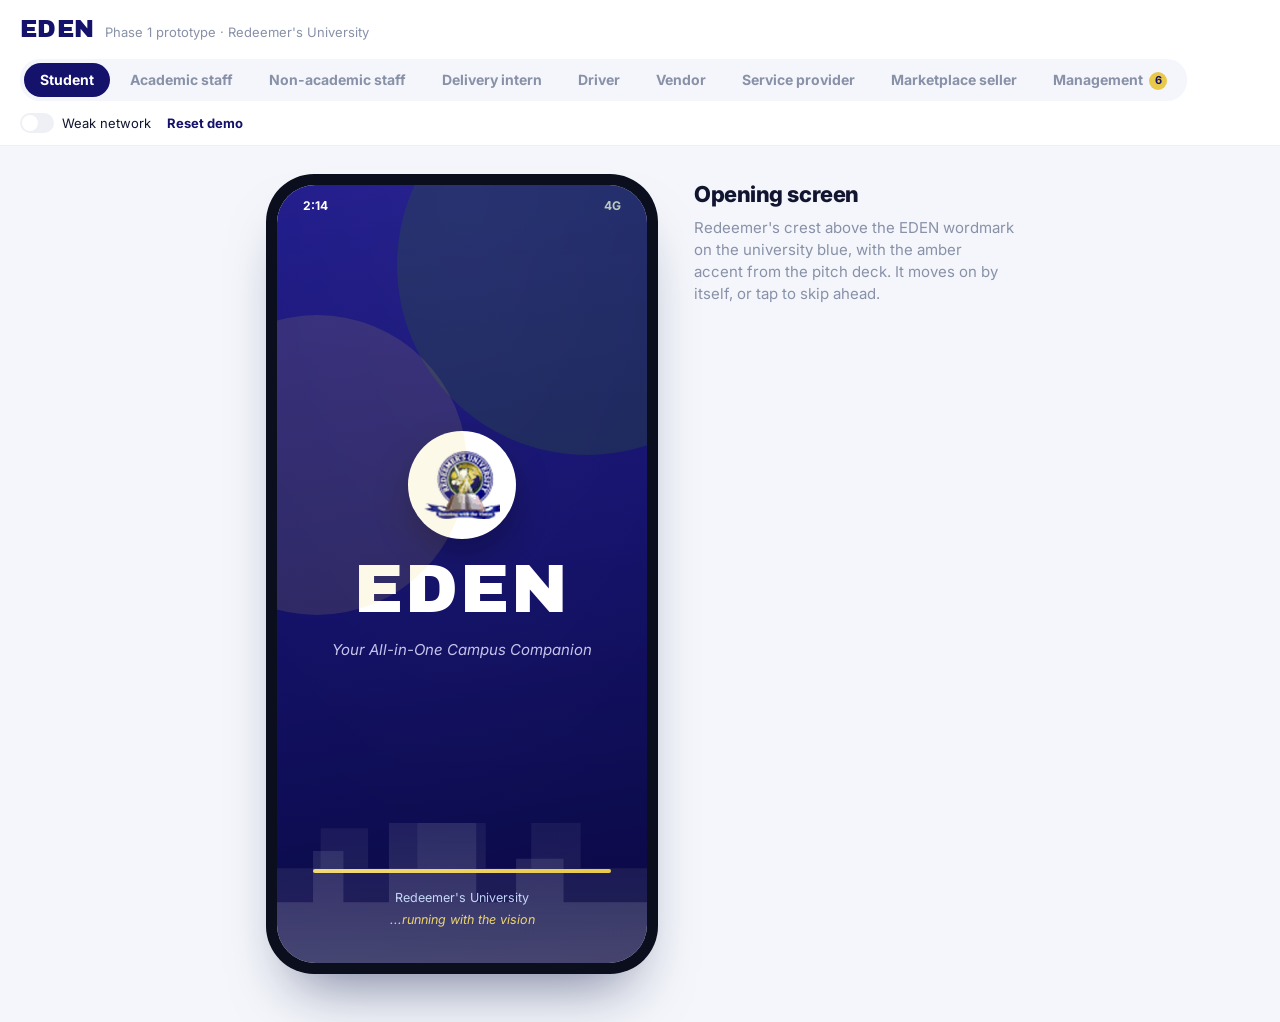
==== index.html @ 985504e1 "Prototype: new role and sign-in pages" ====
<!DOCTYPE html>
<html lang="en">
<head>
<meta charset="utf-8">
<meta name="viewport" content="width=device-width, initial-scale=1, viewport-fit=cover">
<title>EDEN – Phase 1 prototype</title>
<meta name="theme-color" content="#14126B">
<meta name="mobile-web-app-capable" content="yes">
<meta name="apple-mobile-web-app-capable" content="yes">
<meta name="apple-mobile-web-app-title" content="EDEN">
<meta name="apple-mobile-web-app-status-bar-style" content="black-translucent">
<link rel="manifest" href="manifest.webmanifest">
<link rel="icon" href="icon-192.png">
<link rel="apple-touch-icon" href="icon-192.png">
<link rel="preconnect" href="https://fonts.googleapis.com">
<link rel="preconnect" href="https://fonts.gstatic.com" crossorigin>
<link href="https://fonts.googleapis.com/css2?family=Archivo+Black&family=Inter:wght@400;500;600;700;800;900&display=swap" rel="stylesheet">
<style>
:root{
  box-sizing:border-box;
  padding-top:env(safe-area-inset-top,0px);
  padding-bottom:env(safe-area-inset-bottom,0px);
  --bg:#F4F6FB; --screen:#F4F6FB; --surface:#FFFFFF; --ink:#121530; --muted:#8891A8; --line:#EEF0F6;
  --brand:#14126B; --brandText:#14126B; --hdr:#14126B; --hdrGrad:linear-gradient(135deg,#1C1878 0%,#14126B 55%,#0E0C4E 100%); --tint:#E9ECFB; --amber:#E8C94A; --amberText:#8A6A14;
  --ok:#1C7A41; --okBg:rgba(43,81,52,.12); --danger:#D23F3F; --dangerBg:rgba(210,63,63,.12);
}
@media (prefers-color-scheme: dark){
  :root:not([data-theme="light"]){
    --bg:#0A0B1F; --screen:#0E0F2A; --surface:#161833; --ink:#EDEBFA; --muted:#9A9BC4; --line:#2A2B52;
    --brand:#8783E0; --brandText:#B3B0EE; --hdr:#14126B; --hdrGrad:linear-gradient(135deg,#1C1878 0%,#14126B 55%,#0E0C4E 100%); --tint:#211F55; --amber:#E8C94A; --amberText:#F3D978;
    --ok:#3FA868; --okBg:rgba(63,168,104,.18); --danger:#F06A6A; --dangerBg:rgba(240,106,106,.16);
  }
}
:root[data-theme="dark"]{
  --bg:#0A0B1F; --screen:#0E0F2A; --surface:#161833; --ink:#EDEBFA; --muted:#9A9BC4; --line:#2A2B52;
  --brand:#8783E0; --brandText:#B3B0EE; --hdr:#14126B; --hdrGrad:linear-gradient(135deg,#1C1878 0%,#14126B 55%,#0E0C4E 100%); --tint:#211F55; --amber:#E8C94A; --amberText:#F3D978;
  --ok:#3FA868; --okBg:rgba(63,168,104,.18); --danger:#F06A6A; --dangerBg:rgba(240,106,106,.16);
}
html{scroll-padding-top:env(safe-area-inset-top,0px)}
*{box-sizing:inherit;margin:0}
body{background:var(--bg);color:var(--ink);font-family:'Inter',system-ui,-apple-system,'Segoe UI',Roboto,sans-serif;font-size:15px;line-height:1.45;min-height:100%}
button{font:inherit;color:inherit;background:none;border:0;cursor:pointer;padding:0;text-align:left}
input,select,textarea{font:inherit;color:inherit}
:focus-visible{outline:2px solid var(--amber);outline-offset:2px}
h1,h2,h3,.disp{font-family:'Archivo Black','DM Sans',system-ui,sans-serif;letter-spacing:-.01em}

/* top bar */
.top{display:flex;flex-wrap:wrap;gap:12px 20px;align-items:center;justify-content:space-between;padding:12px 20px;background:var(--surface);border-bottom:1px solid var(--line)}
.brand{display:flex;align-items:baseline;gap:10px}
.brand b{font-family:'Archivo Black','Arial Black','Helvetica Neue',Arial,sans-serif;font-weight:800;font-size:24px;color:var(--brandText);letter-spacing:.02em}
.brand span{font-size:13px;color:var(--muted)}
.roles{display:flex;gap:4px;background:var(--bg);padding:4px;border-radius:999px}
.roles button{padding:7px 16px;border-radius:999px;font-weight:700;font-size:14px;color:var(--muted)}
.roles button[aria-pressed="true"]{background:var(--brand);color:#fff}
.switches{display:flex;gap:16px;align-items:center;flex-wrap:wrap;font-size:13px}
.sw{display:flex;align-items:center;gap:8px;cursor:pointer;user-select:none}
.sw input{appearance:none;width:34px;height:20px;border-radius:999px;background:var(--line);position:relative;cursor:pointer;transition:background .15s;flex:none}
.sw input::after{content:"";position:absolute;top:2px;left:2px;width:16px;height:16px;border-radius:50%;background:#fff;transition:transform .15s}
.sw input:checked{background:var(--ok)}
.sw input:checked::after{transform:translateX(14px)}
.link{color:var(--brandText);font-weight:700;font-size:13px}

/* stage */
.stage{display:flex;gap:36px;justify-content:center;align-items:flex-start;flex-wrap:wrap;padding:28px 20px 48px}
.notes{width:320px;max-width:100%;padding-top:8px}
.notes h2{font-size:22px;line-height:1.15;margin-bottom:10px}
.notes p{color:var(--muted);margin-bottom:12px}
.notes .try{border-left:3px solid var(--amber);padding:2px 0 2px 12px;color:var(--ink)}
.notes .split{margin-top:14px;font-size:13px;color:var(--muted)}
.notes .split div{display:flex;justify-content:space-between;padding:5px 0;border-bottom:1px solid var(--line)}
.notes .split b{color:var(--ink)}

/* phone */
.phone{width:min(392px,100%);height:800px;border-radius:48px;background:#0A0E1D;padding:11px;flex:none;box-shadow:0 36px 60px -28px rgba(10,20,70,.55)}
.screen{position:relative;height:100%;border-radius:38px;overflow:hidden;background:var(--screen);display:flex;flex-direction:column;color:var(--ink)}
.tb{background:var(--hdrGrad);color:#fff;padding:0 18px 16px;flex:none}
.statusbar{display:flex;justify-content:space-between;padding:12px 8px 8px;font-size:12px;font-weight:700}
.tb-row{display:flex;justify-content:space-between;align-items:center;gap:10px}
.tb .sm{font-size:13px;opacity:.75}
.tb .h1{font-family:'Archivo Black','Arial Black','Helvetica Neue',Arial,sans-serif;font-weight:800;font-size:26px;line-height:1.1}
.tb .title{font-family:'Archivo Black','Arial Black','Helvetica Neue',Arial,sans-serif;font-weight:700;font-size:20px;line-height:1.15}
.tb .sub{font-size:13px;opacity:.75}
.iconbtn{width:36px;height:36px;border-radius:12px;background:rgba(255,255,255,.14);display:grid;place-items:center;color:#fff;flex:none}
.avatar{width:40px;height:40px;border-radius:50%;background:linear-gradient(145deg,#2B5134,#14126B);color:#E8C94A;font-weight:800;display:grid;place-items:center;font-size:14px}
.walletchip{margin-top:14px;width:100%;display:flex;justify-content:space-between;align-items:center;padding:11px 14px;border-radius:14px;background:rgba(255,255,255,.12);font-size:14px}
.walletchip span{display:flex;gap:8px;align-items:center;opacity:.9}
.walletchip b{font-family:'Archivo Black','Arial Black','Helvetica Neue',Arial,sans-serif;font-size:18px}
.offline{display:flex;gap:8px;align-items:center;padding:8px 18px;background:var(--amber);color:#14126B;font-size:12.5px;font-weight:700;flex:none}
.scroll{flex:1;overflow-y:auto;padding:16px 16px 20px;-webkit-overflow-scrolling:touch}
.scroll h2{font-size:17px;margin:20px 2px 10px}
.nav{display:flex;flex:none;background:var(--surface);border-top:1px solid var(--line);padding:8px 8px 14px}
.nav button{flex:1;display:flex;flex-direction:column;align-items:center;gap:2px;font-size:11.5px;font-weight:700;color:var(--muted);padding:4px 0;position:relative}
.nav button[aria-current="page"]{color:var(--brandText)}
.nav button .navic{display:grid;place-items:center;width:22px;height:22px;border-radius:50%;transition:all .15s ease}
.nav button[aria-current="page"] .navic{width:38px;height:38px;margin-top:-20px;background:linear-gradient(145deg,#1C1878,#14126B);color:#E8C94A;box-shadow:0 8px 16px -6px rgba(20,18,107,.55),0 0 0 5px var(--surface)}
.nav .dot{position:absolute;top:0;left:calc(50% + 6px);width:9px;height:9px;border-radius:50%;background:var(--amber);border:2px solid var(--surface)}

.card{background:var(--surface);border:1px solid var(--line);border-radius:20px;padding:14px}
.banner{width:100%;display:flex;gap:12px;align-items:center;padding:12px 14px;border-radius:14px;background:rgba(232,201,74,.16);border:1px solid rgba(232,201,74,.4)}
.banner b{display:block;font-size:14px}
.banner small{color:var(--muted);font-size:12px}
.bicon{width:34px;height:34px;border-radius:10px;background:linear-gradient(145deg,#F3D978,#E8C94A);color:#14126B;display:grid;place-items:center;flex:none}
.loc{width:100%;display:flex;gap:10px;align-items:center;padding:12px 14px;margin-top:10px;border-radius:14px;background:var(--surface);border:1px solid var(--line);font-size:14px}
.loc span{flex:1}
.loc em{font-style:normal;color:var(--brandText);font-weight:700;font-size:13px}
.tiles{display:grid;grid-template-columns:repeat(4,1fr);gap:8px;margin-top:14px}
.tile{border-radius:16px;padding:12px;background:var(--surface);border:1px dashed var(--line);display:flex;flex-direction:column;gap:6px;min-height:92px;color:var(--muted)}
.tile b{font-size:13px;color:var(--ink)}
.tile small{font-size:11.5px}
.tile.hero{grid-column:1/-1;flex-direction:row;align-items:center;gap:14px;background:var(--brand);border:0;color:#fff;padding:16px;min-height:0}
.tile.hero b{color:#fff;font-family:'Archivo Black','Arial Black','Helvetica Neue',Arial,sans-serif;font-size:19px;display:block}
.tile.hero small{color:rgba(255,255,255,.8);font-size:13px}
.tile.hero .ic{width:46px;height:46px;border-radius:14px;background:linear-gradient(145deg,#F3D978,#E8C94A);color:#14126B;display:grid;place-items:center;flex:none;box-shadow:inset 0 -2px 4px rgba(140,100,0,.2)}
.tag{display:inline-block;padding:2px 8px;border-radius:999px;font-size:11px;font-weight:700;background:var(--tint);color:var(--brandText)}

.vrow{width:100%;display:flex;gap:12px;align-items:center;padding:12px;margin-bottom:10px;border-radius:16px;background:var(--surface);border:1px solid var(--line)}
.vrow.closed{opacity:.6}
.mono{width:48px;height:48px;border-radius:14px;display:grid;place-items:center;font-family:'Archivo Black','Arial Black','Helvetica Neue',Arial,sans-serif;font-weight:800;font-size:16px;flex:none;background:hsl(var(--h) 70% 50% / .17);color:hsl(var(--h) 70% 42%)}
@media (prefers-color-scheme: dark){:root:not([data-theme="light"]) .mono{color:hsl(var(--h) 85% 68%)}}
:root[data-theme="dark"] .mono{color:hsl(var(--h) 85% 68%)}
.vrow .meta{flex:1;min-width:0}
.vrow b{display:block;font-size:15px}
.vrow small{color:var(--muted);font-size:12.5px}
.vrow .tags{display:flex;gap:6px;margin-top:4px;flex-wrap:wrap}

.item{display:flex;gap:12px;align-items:center;padding:13px 0;border-bottom:1px solid var(--line)}
.item:last-child{border-bottom:0}
.item .grow{flex:1;min-width:0}
.item b{display:block;font-size:15px}
.item small{color:var(--muted);font-size:12.5px;display:block}
.item .price{font-weight:700;font-size:14px;margin-top:2px}
.item.out{opacity:.5}
.qty{display:flex;align-items:center;gap:10px;background:var(--tint);border-radius:999px;padding:3px}
.qty button{width:28px;height:28px;border-radius:50%;background:var(--surface);display:grid;place-items:center;color:var(--brandText)}
.qty span{min-width:14px;text-align:center;font-weight:700}
.addbtn{padding:7px 16px;border-radius:999px;background:var(--tint);color:var(--brandText);font-weight:700;font-size:13px}
.cartbar{flex:none;padding:10px 16px 18px;background:var(--surface);border-top:1px solid var(--line)}

.btn{display:flex;justify-content:center;align-items:center;gap:8px;width:100%;padding:14px;border-radius:15px;background:var(--brand);color:#fff;font-weight:700;text-align:center;box-shadow:0 10px 20px -10px rgba(20,18,107,.5)}
.btn.amber{background:linear-gradient(135deg,#F3D978,#E8C94A);color:#14126B;box-shadow:0 10px 20px -12px rgba(199,154,30,.6)}
.btn.ghost{background:var(--tint);color:var(--brandText)}
.btn.danger{background:transparent;color:var(--danger);border:1px solid var(--danger)}
.btn.sm{width:auto;padding:8px 14px;border-radius:10px;font-size:13px}
.btn[disabled]{opacity:.45;cursor:not-allowed}
.row{display:flex;justify-content:space-between;gap:12px;padding:6px 0;font-size:14px}
.row.total{border-top:1px solid var(--line);margin-top:6px;padding-top:12px;font-weight:700;font-size:16px}
.row .k{color:var(--muted)}
.note{display:flex;gap:10px;padding:11px 12px;border-radius:12px;font-size:13px;margin-top:10px}
.note.ok{background:var(--okBg);color:var(--ok)}
.note.warn{background:var(--dangerBg);color:var(--danger)}
.note.info{background:var(--tint);color:var(--brandText)}
.note b{font-weight:700}

/* tracker */
.route{padding:10px 8px 4px;background:var(--surface);border:1px solid var(--line);border-radius:18px}
.route svg{display:block;width:100%;height:auto}
.route-base{stroke:var(--line);stroke-width:3;stroke-dasharray:2 7;stroke-linecap:round;fill:none}
.route-done{stroke:var(--amber);stroke-width:4;stroke-linecap:round;fill:none}
.node{fill:var(--surface);stroke:var(--brandText);stroke-width:2.5}
.node.on{fill:var(--brandText)}
.lbl{font-size:11px;fill:var(--muted);font-family:'Inter',sans-serif;text-anchor:middle}
.pulse{fill:var(--amber);opacity:.35;animation:pulse 1.6s ease-out infinite;transform-box:fill-box;transform-origin:center}
@keyframes pulse{0%{transform:scale(.6);opacity:.55}100%{transform:scale(1.8);opacity:0}}
@media (prefers-reduced-motion:reduce){.pulse{animation:none}}
.headline{font-family:'Archivo Black','Arial Black','Helvetica Neue',Arial,sans-serif;font-weight:800;font-size:24px;line-height:1.15;margin:16px 2px 4px}
.subline{color:var(--muted);margin:0 2px 14px}
.steps{list-style:none;padding:0;margin:0}
.steps li{display:flex;gap:12px;align-items:flex-start;padding:8px 0;position:relative}
.steps li::before{content:"";position:absolute;left:11px;top:30px;bottom:-8px;width:2px;background:var(--line)}
.steps li:last-child::before{display:none}
.steps .b{width:24px;height:24px;border-radius:50%;border:2px solid var(--line);display:grid;place-items:center;flex:none;background:var(--surface);color:transparent}
.steps li.done .b{background:var(--ok);border-color:var(--ok);color:#fff}
.steps li.now .b{border-color:var(--amber);background:var(--amber);color:#14126B}
.steps li span{flex:1;font-weight:500}
.steps li.todo span{color:var(--muted)}
.steps small{color:var(--muted);font-size:12px;display:block}
.steps time{font-size:12px;color:var(--muted)}

.chip{display:inline-block;padding:3px 9px;border-radius:999px;font-size:12px;font-weight:700;white-space:nowrap}
.c-amber{background:rgba(232,201,74,.2);color:var(--amberText)}
.c-brand{background:var(--tint);color:var(--brandText)}
.c-ok{background:var(--okBg);color:var(--ok)}
.c-bad{background:var(--dangerBg);color:var(--danger)}

.wcard{background:var(--hdrGrad);color:#fff;border-radius:24px;padding:22px;box-shadow:0 18px 34px -16px rgba(20,18,107,.55)}
.wcard small{opacity:.75}
.wcard .amt{font-family:'Archivo Black','Arial Black','Helvetica Neue',Arial,sans-serif;font-weight:800;font-size:38px;line-height:1.1;margin:4px 0 14px}
.tx{display:flex;justify-content:space-between;gap:10px;padding:12px 0;border-bottom:1px solid var(--line);font-size:14px}
.tx small{display:block;color:var(--muted);font-size:12px}
.tx .pos{color:var(--ok);font-weight:700}
.ann{padding:14px;border-radius:18px;background:var(--surface);border:1px solid var(--line);margin-bottom:10px}
.ann b{display:block;font-size:15px;margin-bottom:2px}
.ann p{color:var(--muted);font-size:14px}
.ann small{display:flex;gap:8px;align-items:center;margin-top:8px;color:var(--muted);font-size:12px}
.empty{text-align:center;padding:36px 12px;color:var(--muted)}
.empty b{display:block;color:var(--ink);font-size:16px;margin-bottom:4px}
.empty .btn{margin-top:14px;width:auto;display:inline-flex;padding:10px 18px}

/* sheets */
.sheet-bg{position:absolute;inset:0;background:rgba(5,10,30,.55);z-index:5}
.sheet{position:absolute;left:0;right:0;bottom:0;z-index:6;background:var(--surface);border-radius:26px 26px 0 0;padding:10px 18px 24px;max-height:85%;overflow:auto;animation:up .22s ease-out}
@keyframes up{from{transform:translateY(30px);opacity:0}to{transform:none;opacity:1}}
@media (prefers-reduced-motion:reduce){.sheet{animation:none}}
.grab{width:40px;height:4px;border-radius:4px;background:var(--line);margin:0 auto 14px}
.sheet h3{font-size:20px;margin-bottom:6px}
.sheet p{color:var(--muted);font-size:14px;margin-bottom:14px}
.opt{width:100%;display:flex;justify-content:space-between;align-items:center;padding:13px 14px;border-radius:12px;border:1px solid var(--line);margin-bottom:8px;font-weight:500}
.opt[aria-pressed="true"]{border-color:var(--brand);background:var(--tint)}
.opt small{color:var(--muted)}
.amts{display:grid;grid-template-columns:repeat(4,1fr);gap:8px;margin-bottom:14px}
.amts button{padding:11px 0;border-radius:12px;border:1px solid var(--line);text-align:center;font-weight:700;font-size:14px}
.amts button[aria-pressed="true"]{border-color:var(--brand);background:var(--tint);color:var(--brandText)}
.spin{width:22px;height:22px;border-radius:50%;border:3px solid rgba(255,255,255,.35);border-top-color:#fff;animation:sp .8s linear infinite}
@keyframes sp{to{transform:rotate(360deg)}}
@media (prefers-reduced-motion:reduce){.spin{animation-duration:2.4s}}

/* toast */
.toast{position:fixed;left:50%;bottom:calc(24px + env(safe-area-inset-bottom,0px));transform:translate(-50%,20px);background:#121530;color:#fff;padding:11px 18px;border-radius:12px;font-size:14px;font-weight:500;opacity:0;pointer-events:none;transition:all .2s;z-index:50;max-width:calc(100% - 32px);text-align:center}
.toast.show{opacity:1;transform:translate(-50%,0)}
:root[data-theme="dark"] .toast{background:#EAF0FF;color:#121530}
@media (prefers-color-scheme: dark){:root:not([data-theme="light"]) .toast{background:#EAF0FF;color:#121530}}

/* wide dashboards */
.wide{width:min(1120px,100%)}
.dash-h{display:flex;justify-content:space-between;align-items:flex-end;gap:16px;flex-wrap:wrap;margin-bottom:18px}
.dash-h h2{font-size:28px;line-height:1.1}
.dash-h p{color:var(--muted);max-width:60ch;margin-top:4px}
.stats{display:grid;grid-template-columns:repeat(auto-fit,minmax(170px,1fr));gap:12px;margin-bottom:18px}
.stat{padding:14px 16px;border-radius:18px;background:var(--surface);border:1px solid var(--line)}
.stat small{color:var(--muted);font-size:13px}
.stat b{display:block;font-family:'Archivo Black','Arial Black','Helvetica Neue',Arial,sans-serif;font-size:28px;line-height:1.2}
.stat i{font-style:normal;font-size:12px;color:var(--muted)}
.kan{display:grid;grid-template-columns:repeat(3,minmax(0,1fr));gap:14px;align-items:start}
@media (max-width:820px){.kan{grid-template-columns:1fr}}
.col{background:var(--bg);border:1px solid var(--line);border-radius:18px;padding:12px;min-height:220px}
.col h3{font-size:16px;margin:2px 4px 2px}
.col>small{display:block;margin:0 4px 12px;color:var(--muted);font-size:12.5px}
.ocard{background:var(--surface);border:1px solid var(--line);border-radius:16px;padding:12px;margin-bottom:10px}
.ocard .hd{display:flex;justify-content:space-between;gap:8px;align-items:center;margin-bottom:6px}
.ocard ul{list-style:none;padding:0;font-size:14px;margin-bottom:8px}
.ocard li{display:flex;justify-content:space-between}
.ocard .to{font-size:13px;color:var(--muted);display:flex;gap:6px;align-items:center;flex-wrap:wrap;margin-bottom:10px}
.acts{display:flex;gap:8px}
.tabs{display:flex;gap:6px;margin-bottom:14px}
.tabs button{padding:8px 16px;border-radius:999px;font-weight:700;font-size:14px;color:var(--muted);border:1px solid var(--line);background:var(--surface)}
.tabs button[aria-pressed="true"]{background:var(--brand);color:#fff;border-color:var(--brand)}
.sel{padding:9px 12px;border-radius:12px;border:1px solid var(--line);background:var(--surface);font-weight:700}
.grid2{display:grid;grid-template-columns:minmax(0,1.3fr) minmax(0,1fr);gap:14px}
@media (max-width:900px){.grid2{grid-template-columns:1fr}}
.panel{background:var(--surface);border:1px solid var(--line);border-radius:20px;padding:16px;margin-bottom:14px}
.panel h3{font-size:17px;margin-bottom:10px}
.panel .scrollx{overflow-x:auto}
table{width:100%;border-collapse:collapse;font-size:14px;min-width:460px}
th{text-align:left;color:var(--muted);font-weight:500;font-size:13px;padding:6px 8px;border-bottom:1px solid var(--line)}
td{padding:9px 8px;border-bottom:1px solid var(--line)}
.field{display:block;margin-bottom:10px;font-size:13px;color:var(--muted)}
.field input,.field textarea,.field select{display:block;width:100%;margin-top:4px;padding:10px 12px;border-radius:10px;border:1px solid var(--line);background:var(--bg);color:var(--ink)}
.check{display:flex;gap:10px;align-items:flex-start;padding:9px 0;border-bottom:1px solid var(--line);font-size:14px;width:100%}
.check:last-child{border-bottom:0}
.box{width:20px;height:20px;border-radius:6px;border:2px solid var(--line);display:grid;place-items:center;flex:none;color:transparent;margin-top:1px}
.check.done .box{background:var(--ok);border-color:var(--ok);color:#fff}
.check.done span{color:var(--muted)}
.vend-ap{display:flex;justify-content:space-between;gap:10px;align-items:center;padding:10px 0;border-bottom:1px solid var(--line)}
.vend-ap:last-child{border-bottom:0}
.vend-ap small{display:block;color:var(--muted);font-size:12.5px}
.stockrow{display:flex;justify-content:space-between;align-items:center;gap:10px;padding:12px 0;border-bottom:1px solid var(--line)}
.stockrow:last-child{border-bottom:0}

.card,.panel,.stat,.fcard,.ocard,.ann,.vrow,.req,.col,.pcard{box-shadow:0 1px 2px rgba(20,24,60,.04),0 8px 20px -14px rgba(20,24,60,.16)}
body{font-synthesis:none}
:root[data-theme="dark"]{color-scheme:dark}
:root[data-theme="light"]{color-scheme:light}
.avatar{overflow:hidden;flex:none}
.avatar img{width:100%;height:100%;object-fit:cover;display:block}
.avatar.lg{width:96px;height:96px;font-size:30px;border:3px solid rgba(255,255,255,.85)}
.avbtn{border-radius:50%;flex:none;display:block}
.statusbar.dark{color:var(--ink)}
.plain .statusbar,.splash .statusbar{padding:12px 26px 8px}

/* splash */
.splash{flex:1;display:flex;flex-direction:column;background:linear-gradient(170deg,#211C8C 0%,#14126B 48%,#0A0940 100%);color:#fff;cursor:pointer;position:relative;overflow:hidden}
.sp-mid{flex:1;display:flex;flex-direction:column;align-items:center;justify-content:center;gap:16px;padding:0 24px;text-align:center}
.crest{width:108px;height:108px;border-radius:50%;background:#fff;display:grid;place-items:center;box-shadow:0 14px 34px rgba(0,0,0,.28)}
.crest img{width:76px;height:auto;display:block}
.wordmark{font-weight:900;font-family:'Archivo Black','Arial Black','Helvetica Neue',Arial,sans-serif;font-size:68px;line-height:1;letter-spacing:.03em}
.sp-tag{font-style:italic;color:#C6C3EC;font-size:15px}
.sp-foot{padding:0 36px 34px;text-align:center;font-size:12.5px;color:#B8CFF6;display:flex;flex-direction:column;gap:4px;align-items:center}
.sp-foot em{font-style:italic;color:#E8C94A}
.loadbar{width:100%;height:4px;border-radius:4px;background:rgba(255,255,255,.18);overflow:hidden;margin-bottom:12px}
.loadbar i{display:block;height:100%;width:100%;background:linear-gradient(90deg,#F3D978,#E8C94A);transform-origin:left;animation:load 2.4s ease-in-out forwards}
@keyframes load{from{transform:scaleX(0)}to{transform:scaleX(1)}}
@media (prefers-reduced-motion:reduce){.loadbar i{animation:none}}

/* onboarding, role, auth */
.plain{flex:1;display:flex;flex-direction:column;background:var(--surface);min-height:0}
.pad{flex:1;overflow-y:auto;padding:8px 22px 16px}
.iconbtn.lite{background:var(--screen);color:var(--ink);margin-bottom:14px}
.ptitle{font-size:26px;line-height:1.1;margin-bottom:4px}
.psub2{color:var(--muted);margin-bottom:16px}
.ob-top{display:flex;justify-content:space-between;padding:0 22px}
.skip{color:var(--muted);font-weight:700;font-size:14px;padding:6px 0}
.ob-mid{flex:1;display:flex;flex-direction:column;align-items:center;justify-content:center;text-align:center;padding:0 30px}
.ob-mid h2{font-size:24px;line-height:1.15;margin:26px 0 8px}
.ob-mid p{color:var(--muted);max-width:30ch}
.ob-foot{padding:10px 22px 26px;display:grid;gap:16px}
.dots{display:flex;gap:6px;justify-content:center}
.dots b{width:8px;height:8px;border-radius:8px;background:var(--line)}
.dots b.on{width:26px;background:var(--brand)}
.art{width:220px;height:220px;border-radius:50%;background:var(--tint);color:var(--brandText);display:grid;place-items:center;position:relative}
.art i{position:absolute;border-radius:50%;background:var(--amber)}
.art .a1{width:26px;height:26px;top:18px;right:30px}
.art .a2{width:14px;height:14px;bottom:30px;left:26px;opacity:.7}
.opt.role{gap:12px;justify-content:flex-start;padding:12px 14px}
.opt.role>span:nth-child(2){flex:1}
.opt.role b{display:block}
.opt.role small{display:block}
.ricon{width:40px;height:40px;border-radius:12px;background:var(--tint);color:var(--brandText);display:grid;place-items:center;flex:none}
.tick{width:22px;height:22px;border-radius:50%;background:var(--brand);color:#fff;display:grid;place-items:center;flex:none}
.fl{display:block;margin-bottom:12px}
.fl>span:first-child{display:block;font-size:13px;font-weight:700;margin-bottom:6px}
.in{display:flex;align-items:center;gap:10px;border:1px solid var(--line);border-radius:12px;padding:0 12px;background:var(--screen);color:var(--muted)}
.in:focus-within{border-color:var(--brand);box-shadow:0 0 0 3px var(--tint)}
.in input{flex:1;min-width:0;border:0;background:transparent;padding:13px 0;color:var(--ink);outline:none;font-size:15px}
.eye{color:var(--muted);display:grid;place-items:center;padding:4px}
.divider{display:flex;align-items:center;gap:10px;color:var(--muted);font-size:12.5px;margin:16px 0 12px}
.divider::before,.divider::after{content:"";flex:1;height:1px;background:var(--line)}
.socials{display:grid;grid-template-columns:1fr 1fr;gap:10px}
.socials button{padding:12px;border-radius:12px;border:1px solid var(--line);text-align:center;font-weight:700}
.swap{text-align:center;margin-top:16px;color:var(--muted);font-size:14px}
.rolechip{display:inline-flex;padding:4px 10px;border-radius:999px;background:var(--tint);color:var(--brandText);font-weight:700;font-size:12.5px;margin-bottom:16px}
.pendingart{width:96px;height:96px;border-radius:50%;background:var(--tint);color:var(--brandText);display:grid;place-items:center}

/* profile */
.prof{display:flex;flex-direction:column;align-items:center;gap:4px;padding-top:4px}
.avwrap{position:relative;display:block;border-radius:50%;cursor:pointer}
.avwrap:focus-within,label.btn:focus-within{outline:2px solid var(--amber);outline-offset:3px}
.cam{position:absolute;right:-2px;bottom:-2px;width:34px;height:34px;border-radius:50%;background:var(--amber);color:#14126B;display:grid;place-items:center;border:3px solid var(--hdr)}
.sr{position:absolute;width:1px;height:1px;overflow:hidden;clip:rect(0 0 0 0);white-space:nowrap;opacity:0}
.pname{font-family:'Archivo Black','Arial Black','Helvetica Neue',Arial,sans-serif;font-size:22px;margin-top:8px}
.psubw{font-size:13px;opacity:.8}
.pcard{background:var(--surface);border:1px solid var(--line);border-radius:16px;padding:14px;margin-bottom:12px}
.pcard h3{font-size:16px;margin-bottom:4px}
.pcard>p{color:var(--muted);font-size:13px;margin-bottom:12px}
.seg{display:grid;grid-template-columns:repeat(3,1fr);gap:4px;background:var(--screen);padding:4px;border-radius:12px}
.seg button{display:flex;gap:6px;justify-content:center;align-items:center;padding:10px 0;border-radius:9px;font-weight:700;font-size:13px;color:var(--muted)}
.seg button[aria-pressed="true"]{background:var(--brand);color:#fff}
.setrow{display:flex;justify-content:space-between;align-items:center;gap:12px;padding:11px 0;border-bottom:1px solid var(--line);font-size:14px}
.setrow:last-child{border-bottom:0;padding-bottom:0}
.setrow .k{color:var(--muted)}
.avrow{display:flex;gap:10px;align-items:center;flex-wrap:wrap}
label.btn{cursor:pointer;position:relative}
.badge{display:inline-grid;place-items:center;min-width:18px;height:18px;padding:0 5px;border-radius:9px;background:var(--amber);color:#14126B;font-size:11px;margin-left:6px;vertical-align:1px}
.req{border:1px solid var(--line);border-radius:14px;padding:14px;margin-bottom:10px;background:var(--surface)}
.req .top2{display:flex;justify-content:space-between;gap:10px;flex-wrap:wrap;align-items:flex-start}
.req .top2 b{font-size:16px}
.req .sub{color:var(--muted);font-size:13.5px}
.checks{list-style:none;padding:0;margin:10px 0;font-size:13.5px}
.checks li{display:flex;gap:8px;align-items:center;padding:3px 0}
.checks .ok{color:var(--ok)}
.checks .warn{color:var(--amberText)}
.checks em{font-style:normal;font-size:12px;font-weight:700;color:var(--amberText)}
.reqacts{display:flex;gap:8px;flex-wrap:wrap;align-items:center;margin-top:10px}
.reqacts select{padding:8px 10px;border-radius:10px;border:1px solid var(--line);background:var(--bg);color:var(--ink);max-width:100%}
.mine{display:inline-block;margin-left:6px}
.result{margin-top:8px;font-size:13.5px}
.audit{list-style:none;padding:0;margin:0;font-size:13.5px}
.audit li{display:flex;gap:10px;padding:7px 0;border-bottom:1px solid var(--line)}
.audit li:last-child{border-bottom:0}
.audit time{color:var(--muted);white-space:nowrap;font-size:12.5px;min-width:64px}
.muted{color:var(--muted);font-size:14px;margin:-4px 0 12px}
.nextsteps{margin:14px 0 0;padding-left:20px;text-align:left;font-size:14px;color:var(--ink)}
.nextsteps li{padding:3px 0}
.ob-mid .chipline{margin-top:10px}
.roles{flex-wrap:wrap;border-radius:20px}
.pills{display:flex;flex-wrap:wrap;gap:8px;margin-bottom:12px}
.pill{padding:8px 12px;border-radius:999px;border:1px solid var(--line);font-weight:700;font-size:13px;text-align:center;background:var(--surface)}
.pill[aria-pressed="true"]{background:var(--brand);color:#fff;border-color:var(--brand)}
.lab{display:block;font-size:13px;margin-bottom:8px}
.chat{display:flex;flex-direction:column;gap:6px;margin:12px 0}
.bub{max-width:84%;padding:8px 12px;border-radius:14px;background:var(--screen);font-size:14px;align-self:flex-start}
.bub.me{align-self:flex-end;background:var(--brand);color:#fff}
.card .setrow small{display:block;color:var(--muted);font-size:12.5px}
.fchip{display:inline-block;padding:2px 8px;border-radius:999px;font-size:11px;font-weight:700}
.fdesc{color:var(--ink);font-size:13.5px;margin:6px 0}
.techline{display:flex;gap:8px;align-items:center;font-size:13px;color:var(--muted);margin-top:6px}
.techline b{color:var(--ink);font-weight:700}
.fbar{display:flex;gap:6px;margin-bottom:12px}
.fbar button{flex:1;padding:8px 0;text-align:center;border-radius:10px;border:1px solid var(--line);font-weight:700;font-size:13px;color:var(--muted);background:var(--surface)}
.fbar button[aria-pressed="true"]{background:var(--brand);color:#fff;border-color:var(--brand)}
.fcard{width:100%;background:var(--surface);border:1px solid var(--line);border-radius:16px;padding:13px;margin-bottom:10px}
.fcard.urgent{border-color:rgba(210,63,63,.5)}
.fcard .fhd{display:flex;justify-content:space-between;gap:8px;align-items:flex-start}
.fcard .fhd b{font-size:14.5px}
.fcard small{color:var(--muted);font-size:12.5px}
.taf{display:block;width:100%;border:1px solid var(--line);border-radius:12px;background:var(--screen);color:var(--ink);padding:10px 12px;font:inherit;resize:vertical;margin-bottom:12px}
.commentwrap{margin-top:14px}
.crow{display:flex;gap:8px;margin-top:10px}
.crow input{flex:1;border:1px solid var(--line);border-radius:999px;padding:9px 14px;background:var(--screen);color:var(--ink)}
.crow button{width:38px;height:38px;border-radius:50%;background:var(--brand);color:#fff;display:grid;place-items:center;flex:none}
.cwho{font-size:11.5px;color:var(--muted);margin:2px 10px}


/* ---- Nexora look: light headers, balance card, quick actions, raised centre nav ---- */
:root{--shadow:0 1px 2px rgba(20,18,107,.04),0 10px 24px -14px rgba(20,18,107,.18)}
h1,h2,h3,.disp,.tb .h1,.tb .title,.walletchip b,.tile.hero b,.headline,.wcard .amt,.stat b,.pname,.mono{font-family:'Inter',system-ui,-apple-system,'Segoe UI',Roboto,sans-serif;font-weight:800;letter-spacing:-.02em}
.tb{background:var(--surface);color:var(--ink);border-bottom:1px solid var(--line)}
.tb .sm,.tb .sub{color:var(--muted);opacity:1}
.tb .h1{font-size:22px}
.tb .title{font-size:20px}
.iconbtn{background:var(--tint);color:var(--brandText)}
.walletchip{background:var(--tint);color:var(--ink)}
.walletchip span{opacity:1;color:var(--muted)}
.cam{border-color:var(--surface)}
.psubw{opacity:1;color:var(--muted)}
.card,.pcard{border-radius:20px;box-shadow:var(--shadow)}
.vrow{border-radius:18px;box-shadow:var(--shadow)}
.hhead{gap:12px}
.hhead .hg{flex:1;min-width:0}
.bell{position:relative;width:42px;height:42px;border-radius:50%;background:var(--tint);color:var(--brandText);display:grid;place-items:center;flex:none}
.bell i{position:absolute;top:9px;right:10px;width:9px;height:9px;border-radius:50%;background:#EF4444;border:2px solid var(--surface)}
.bcard{position:relative;overflow:hidden;background:var(--hdrGrad);color:#fff;border-radius:22px;padding:18px 18px 16px;box-shadow:0 18px 30px -18px rgba(20,18,107,.7)}
.bcard .lbl{display:flex;gap:8px;align-items:center;font-size:13px;opacity:.85;position:relative}
.bcard .bamt{font-weight:800;font-size:34px;letter-spacing:-.02em;margin:6px 0 12px;position:relative}
.bcard .bf{display:flex;justify-content:space-between;align-items:center;gap:10px;position:relative;font-size:12.5px}
.bcard .bf span{opacity:.85}
.bcard .arc{position:absolute;right:-70px;bottom:-100px;width:240px;height:240px;border-radius:50%;background:rgba(255,255,255,.07)}
.bcard .arc2{position:absolute;right:-110px;bottom:-130px;width:230px;height:230px;border-radius:50%;background:rgba(232,201,74,.16)}
.bcard .btn.sm{width:auto;background:#fff;color:#14126B;box-shadow:none;padding:9px 16px;border-radius:999px}
.qrow{display:grid;grid-template-columns:repeat(4,1fr);gap:10px;margin:18px 0 6px}
.qrow button{display:flex;flex-direction:column;align-items:center;gap:7px;font-size:12.5px;font-weight:700;color:var(--ink)}
.qi{width:58px;height:58px;border-radius:20px;background:var(--tint);color:var(--brandText);display:grid;place-items:center;flex:none}
.sech{display:flex;justify-content:space-between;align-items:baseline;margin:22px 2px 10px}
.scroll .sech h2{margin:0;font-size:17px}
.sech button{color:var(--brandText);font-weight:700;font-size:13px}
.qgrid{display:grid;grid-template-columns:1fr 1fr;gap:10px}
.qcard{display:flex;align-items:center;gap:9px;padding:11px;border-radius:18px;background:var(--surface);border:1px solid var(--line);box-shadow:var(--shadow);text-align:left;min-width:0}
.qcard .qi{width:36px;height:36px;border-radius:12px}
.qcard span.t{min-width:0;flex:1}
.qcard b{display:block;font-size:13.5px;white-space:nowrap;overflow:hidden;text-overflow:ellipsis}
.qcard small{display:block;color:var(--muted);font-size:11.5px;line-height:1.25}
.qcard em{color:var(--muted);transform:rotate(180deg);display:grid;flex:none}
.txr{display:flex;align-items:center;gap:12px;padding:11px 0;border-bottom:1px solid var(--line)}
.txr:last-child{border-bottom:0}
.txr .qi{width:42px;height:42px;border-radius:50%}
.txr .tm{flex:1;min-width:0}
.txr .tm b{display:block;font-size:14px}
.txr .tm small{color:var(--muted);font-size:12px}
.txr .amt{font-weight:800;font-size:14px;white-space:nowrap}
.txr .amt.pos{color:var(--ok)}
.fchips{display:flex;gap:8px;margin:14px 0 4px}
.fchips button{padding:8px 16px;border-radius:999px;background:var(--tint);color:var(--brandText);font-weight:700;font-size:13px}
.fchips button[aria-pressed="true"]{background:var(--brand);color:var(--screen)}
.panel{background:var(--surface);border:1px solid var(--line);border-radius:20px;padding:4px 14px;box-shadow:var(--shadow)}
.nav{padding:6px 6px 12px;box-shadow:0 -10px 24px -18px rgba(20,18,107,.28)}
.nav button{font-size:11.5px}
.nav button[aria-current="page"]{color:var(--brandText);font-weight:800}
.nav button .navic,.nav button[aria-current="page"] .navic{width:24px;height:24px;margin-top:0;background:none;box-shadow:none;border-radius:0;color:inherit}
.nav button[aria-current="page"]::after{content:'';position:absolute;bottom:-4px;width:18px;height:3px;border-radius:3px;background:var(--amber)}
.nav button.nc{overflow:visible}
.nav button.nc .navic{width:54px;height:54px;margin-top:-28px;border-radius:50%;background:linear-gradient(145deg,#1C1878,#14126B);color:#E8C94A;box-shadow:0 10px 20px -8px rgba(20,18,107,.6),0 0 0 6px var(--surface)}
.nav button.nc .nl{display:none}
.nav button.nc{padding-bottom:4px;min-height:34px}
.nav button.nc[aria-current="page"]::after{display:none}
/* welcome, in the Nexora layout */
.nxw{background:linear-gradient(170deg,#0F0D56 0%,#14126B 48%,#0B0A3E 100%);color:#fff;display:flex;flex-direction:column;position:relative;overflow:hidden}
.nxw .nx-brand{display:flex;gap:12px;align-items:center;padding:calc(18px + env(safe-area-inset-top,0px)) 26px 0;position:relative;z-index:2}
.nxw .nx-brand img{width:44px;height:44px;border-radius:50%;background:#fff;flex:none}
.nxw .nx-brand b{font-family:'Archivo Black','Arial Black',Arial,sans-serif;font-size:22px;letter-spacing:.04em;display:block;line-height:1.1}
.nxw .nx-brand small{opacity:.75;font-size:12px}
.nxw .nx-copy{padding:46px 26px 0;position:relative;z-index:2}
.nxw h1{font-family:'Inter',system-ui,sans-serif;font-weight:800;font-size:40px;line-height:1.05;letter-spacing:-.03em}
.nxw h1 em{font-style:normal;color:var(--amber)}
.nxw .nx-copy p{margin-top:16px;max-width:25ch;opacity:.85;font-size:16px;line-height:1.4}
.nxw .nx-art{position:absolute;right:-80px;bottom:118px;width:320px;height:320px;border-radius:50%;overflow:hidden;box-shadow:0 0 0 18px rgba(255,255,255,.04)}
.nxw .nx-foot{margin-top:auto;padding:0 24px 26px;display:grid;gap:14px;position:relative;z-index:2}
.nxw .dots{justify-content:flex-start}
.nxw .dots b{background:rgba(255,255,255,.3)}
.nxw .dots b.on{background:var(--amber)}
.nxw .btn{background:#fff;color:#14126B;box-shadow:none;border-radius:999px;padding:16px;font-size:16px}
.nx-link{color:#fff;text-align:center;font-weight:600;font-size:14px;padding:4px;opacity:.9}

@media (prefers-color-scheme: dark){:root:not([data-theme="light"]) .qi{background:#E3E7FB;color:#14126B}}
:root[data-theme="dark"] .qi{background:#E3E7FB;color:#14126B}

/* role + sign-in pages: navy hero with a sheet */
.plain.nxp{padding-top:0;background:var(--screen)}
.nxp-hero{position:relative;overflow:hidden;flex:none;background:linear-gradient(170deg,#0F0D56 0%,#14126B 55%,#0B0A3E 100%);color:#fff;padding:calc(env(safe-area-inset-top,0px) + 4px) 24px 54px}
.nxp-hero .statusbar{padding:12px 0 8px;position:relative;z-index:1}
.nxp-hero .iconbtn{background:rgba(255,255,255,.14);color:#fff;margin-bottom:12px;position:relative;z-index:1}
.nxp-brand{display:flex;align-items:center;gap:10px;margin-bottom:16px;position:relative;z-index:1}
.nxp-brand img{width:34px;height:34px;border-radius:50%;background:#fff}
.nxp-brand b{font-family:'Archivo Black','Arial Black',Arial,sans-serif;letter-spacing:.04em;font-size:18px}
.nxp-hero h2{color:#fff;font-size:28px;line-height:1.1;letter-spacing:-.02em;margin:0;position:relative;z-index:1}
.nxp-hero .psub2{color:rgba(255,255,255,.8);margin:6px 0 0;position:relative;z-index:1}
.nxp-hero .c1{position:absolute;right:-70px;top:-60px;width:220px;height:220px;border-radius:50%;background:rgba(255,255,255,.06)}
.nxp-hero .c2{position:absolute;right:-40px;bottom:-120px;width:200px;height:200px;border-radius:50%;background:rgba(232,201,74,.18)}
.nxp-sheet{flex:1;min-height:0;display:flex;flex-direction:column;background:var(--screen);border-radius:26px 26px 0 0;margin-top:-28px;position:relative;z-index:2}
.nxp-sheet .pad{padding-top:22px}
.nxp .opt.role{background:var(--surface);border-radius:18px;box-shadow:var(--shadow);padding:12px 14px}
.nxp .opt[aria-pressed="true"]{background:var(--tint);border-color:var(--brand)}
.nxp .in{background:var(--surface)}
.nxp .ob-foot{padding:10px 22px 24px}

/* ---- real-phone mode: the app fills the screen, no mockup frame ---- */
#devbtn{display:none}
@media (max-width:600px){
  html,body{background:var(--screen);overscroll-behavior:none}
  .top{display:none}
  body.show-top .top{display:flex;position:fixed;top:0;left:0;right:0;z-index:300;max-height:100dvh;overflow:auto;padding:calc(12px + env(safe-area-inset-top,0px)) 14px 16px;box-shadow:0 20px 40px -10px rgba(10,10,40,.45)}
  .roles{flex-wrap:wrap;border-radius:18px;width:100%}
  .roles button{padding:8px 12px;font-size:13.5px}
  .brand span{display:none}
  #devbtn{display:grid;place-items:center;position:fixed;left:10px;bottom:84px;z-index:250;width:34px;height:34px;border-radius:50%;background:rgba(20,18,107,.12);color:var(--brandText);border:1px solid rgba(20,18,107,.18);backdrop-filter:blur(6px)}
  body:has(.nxw) #devbtn{bottom:auto;top:calc(10px + env(safe-area-inset-top,0px));left:auto;right:10px}
  body.show-top #devbtn{bottom:auto;top:calc(10px + env(safe-area-inset-top,0px));right:10px;left:auto;z-index:301}
  .stage:has(.phone){padding:0;gap:0;display:block}
  .stage:has(.phone) .notes{display:none}
  .phone{width:100%;height:100vh;height:100dvh;border-radius:0;padding:0;box-shadow:none;background:var(--screen)}
  .screen{border-radius:0}
  .statusbar{display:none}
  .tb{padding-top:calc(14px + env(safe-area-inset-top,0px))}
  .plain,.splash{padding-top:env(safe-area-inset-top,0px)}
  .nav{padding-bottom:calc(14px + env(safe-area-inset-bottom,0px))}
  .toast{bottom:calc(90px + env(safe-area-inset-bottom,0px))}
}
</style>
</head>
<body>
<svg width="0" height="0" style="position:absolute" aria-hidden="true">
  <defs>
    <linearGradient id="iconNavy" x1="0" y1="0" x2="1" y2="1"><stop offset="0" stop-color="#2A2690"/><stop offset="1" stop-color="#14126B"/></linearGradient>
    <linearGradient id="iconGold" x1="0" y1="0" x2="1" y2="1"><stop offset="0" stop-color="#F3D978"/><stop offset="1" stop-color="#C79A1E"/></linearGradient>
    <linearGradient id="iconGreen" x1="0" y1="0" x2="1" y2="1"><stop offset="0" stop-color="#3C7049"/><stop offset="1" stop-color="#1F3A26"/></linearGradient>
    <linearGradient id="iconPurple" x1="0" y1="0" x2="1" y2="1"><stop offset="0" stop-color="#8B5FC7"/><stop offset="1" stop-color="#5B3691"/></linearGradient>
  </defs>
</svg>
<button id="devbtn" aria-label="Switch view or reset demo"><svg width="16" height="16" viewBox="0 0 24 24" fill="none" stroke="currentColor" stroke-width="2" stroke-linecap="round" stroke-linejoin="round"><path d="M17 2l4 4-4 4"/><path d="M3 11V9a4 4 0 0 1 4-4h14"/><path d="M7 22l-4-4 4-4"/><path d="M21 13v2a4 4 0 0 1-4 4H3"/></svg></button>
<header class="top">
  <div class="brand"><b>EDEN</b><span>Phase 1 prototype · Redeemer's University</span></div>
  <div class="roles" id="roles" role="group" aria-label="View as"></div>
  <div class="switches">
    <label class="sw"><input type="checkbox" id="off"> Weak network</label>
    <button class="link" id="reset">Reset demo</button>
  </div>
</header>
<main id="app"></main>
<div class="toast" id="toast" role="status" aria-live="polite"></div>

<script>
"use strict";
/* ---------- helpers ---------- */
const N = v => '₦' + Math.round(v).toLocaleString('en-NG');
const nowT = () => new Date().toLocaleTimeString([], {hour:'numeric', minute:'2-digit'});
const esc = s => String(s).replace(/[&<>"']/g, c => ({'&':'&amp;','<':'&lt;','>':'&gt;','"':'&quot;',"'":'&#39;'}[c]));
const IC = {
  arrow:'<path d="M5 12h14M13 6l6 6-6 6"/>',
  home:'<path d="M3 11l9-8 9 8v9a1 1 0 0 1-1 1h-5v-6H9v6H4a1 1 0 0 1-1-1z"/>',
  bag:'<path d="M5 8h14l-1 12H6zM9 8V6a3 3 0 0 1 6 0v2"/>',
  wallet:'<path d="M3 7a2 2 0 0 1 2-2h13v4"/><path d="M3 7v11a2 2 0 0 0 2 2h15V9H5a2 2 0 0 1-2-2z"/><circle cx="16.5" cy="14.5" r="1"/>',
  bell:'<path d="M6 16v-5a6 6 0 0 1 12 0v5l2 2H4zM10 21h4"/>',
  back:'<path d="M15 5l-7 7 7 7"/>',
  plus:'<path d="M12 5v14M5 12h14"/>',
  minus:'<path d="M5 12h14"/>',
  check:'<path d="M5 12.5l4.5 4.5L19 7.5"/>',
  pin:'<path d="M12 21s7-6.2 7-11.5A7 7 0 0 0 5 9.5C5 14.8 12 21 12 21z"/><circle cx="12" cy="9.5" r="2.5"/>',
  lock:'<rect x="5" y="11" width="14" height="10" rx="2"/><path d="M8 11V8a4 4 0 0 1 8 0v3"/>',
  fork:'<path d="M7 3v8a2 2 0 0 0 2 2v8M11 3v8M7 7h4M17 21V3c-2 1-3 4-3 8h3"/>',
  car:'<path d="M4 16l1.5-5a2 2 0 0 1 2-1.5h9a2 2 0 0 1 2 1.5L20 16v3h-2v-1.5H6V19H4zM7 13.5h.01M17 13.5h.01"/>',
  tool:'<path d="M14.5 6.5a4 4 0 0 0 4.9 4.9l-8.6 8.6a2 2 0 0 1-2.8-2.8l8.6-8.6a4 4 0 0 0-2.1-2.1z"/>',
  wifi:'<path d="M2 9a15 15 0 0 1 20 0M5 12.5a10 10 0 0 1 14 0M8.5 16a5 5 0 0 1 7 0"/><circle cx="12" cy="19" r=".8"/>',
  mega:'<path d="M3 11v3h3l8 4V7L6 11zM18 9a4 4 0 0 1 0 6"/>',
  user:'<circle cx="12" cy="8" r="4"/><path d="M4 21a8 8 0 0 1 16 0"/>',
  cap:'<path d="M2 9l10-5 10 5-10 5z"/><path d="M6 11.5V16c0 1.5 3 3 6 3s6-1.5 6-3v-4.5"/>',
  brief:'<rect x="3" y="7" width="18" height="13" rx="2"/><path d="M9 7V5a2 2 0 0 1 2-2h2a2 2 0 0 1 2 2v2"/>',
  shield:'<path d="M12 3l8 3v6c0 5-3.5 8-8 9-4.5-1-8-4-8-9V6z"/>',
  camera:'<path d="M4 8h3l2-3h6l2 3h3v11H4z"/><circle cx="12" cy="13" r="3.5"/>',
  moon:'<path d="M20 14.5A8 8 0 0 1 9.5 4 8 8 0 1 0 20 14.5z"/>',
  sun:'<circle cx="12" cy="12" r="4"/><path d="M12 2v2M12 20v2M2 12h2M20 12h2M4.9 4.9l1.4 1.4M17.7 17.7l1.4 1.4M4.9 19.1l1.4-1.4M17.7 6.3l1.4-1.4"/>',
  monitor:'<rect x="3" y="4" width="18" height="12" rx="2"/><path d="M8 20h8M12 16v4"/>',
  logout:'<path d="M9 4H5a1 1 0 0 0-1 1v14a1 1 0 0 0 1 1h4M16 8l4 4-4 4M20 12H9"/>',
  eye:'<path d="M2 12s4-7 10-7 10 7 10 7-4 7-10 7S2 12 2 12z"/><circle cx="12" cy="12" r="3"/>',
  eyeoff:'<path d="M3 3l18 18M10.6 5.1A9.7 9.7 0 0 1 12 5c6 0 10 7 10 7a17 17 0 0 1-3.2 3.9M6.6 6.7C3.7 8.6 2 12 2 12s4 7 10 7c1.6 0 3-.4 4.3-1M9.9 9.9a3 3 0 0 0 4.2 4.2"/>',
  mail:'<rect x="3" y="5" width="18" height="14" rx="2"/><path d="M3 7l9 6 9-6"/>',
  clock:'<circle cx="12" cy="12" r="9"/><path d="M12 7v5l3 2"/>',
  chat:'<path d="M4 5h16v11H9l-5 4z"/>',
  send:'<path d="M3 11l18-7-7 18-3-8-8-3z"/>',
  alert:'<path d="M12 3l10 18H2z"/><path d="M12 10v5M12 18h.01"/>',
  x:'<path d="M6 6l12 12M18 6L6 18"/>',
  star:'<path d="M12 2.5l2.9 6 6.6.9-4.8 4.6 1.1 6.5-5.8-3-5.8 3 1.1-6.5-4.8-4.6 6.6-.9z"/>',
  drop:'<path d="M12 3s7 7.6 7 12a7 7 0 0 1-14 0c0-4.4 7-12 7-12z"/>',
  scissors:'<circle cx="6" cy="6" r="2.3"/><circle cx="6" cy="18" r="2.3"/><path d="M7.8 7.8L20 20M20 4L7.8 16.2M8 8L8 16"/>',
  box:'<path d="M3 7l9-4 9 4-9 4-9-4z"/><path d="M3 7v10l9 4 9-4V7"/><path d="M12 11v10"/>',
  phone:'<path d="M5 4h4l2 5-2.5 1.5a11 11 0 0 0 5 5L15 13l5 2v4a2 2 0 0 1-2 2A16 16 0 0 1 3 6a2 2 0 0 1 2-2z"/>',
  heart:'<path d="M12 21s-7.5-4.7-10-9.4C.3 7.6 2.7 4 6.4 4c2 0 3.6 1.1 5.6 3.1C14 5.1 15.6 4 17.6 4c3.7 0 6.1 3.6 4.4 7.6C19.5 16.3 12 21 12 21z"/>',
  users:'<path d="M9 11a3.5 3.5 0 1 0 0-7 3.5 3.5 0 0 0 0 7z"/><path d="M2.5 20c0-4 3-6.5 6.5-6.5s6.5 2.5 6.5 6.5"/><path d="M16 4.3a3.5 3.5 0 0 1 0 6.9M19 13.7c2 .7 3.3 2.5 3.3 5.8"/>',
  image:'<rect x="3" y="3" width="18" height="18" rx="2"/><circle cx="8.5" cy="8.5" r="1.6"/><path d="M21 15l-5-5L5 21"/>',
  search:'<circle cx="11" cy="11" r="7"/><path d="M21 21l-4.3-4.3"/>'
};
const CREST = 'iVBORw0KGgoAAAANSUhEUgAAAL0AAACoCAYAAAC1zO8YAADelklEQVR42uz9WbBl+XXeif3+w57PfOebc9aIysIgFAVRIiUAJiGyrUZ0+KFgy5PIsB87wg8Kv7QfyPJLP6j7pSP0IEWHaEZ0dLdZarnDVIuSmxJAh0RLlIoYqwqVVZV5M/Pmne8Z97z/gx/OLRBVgNoULQkFECfixI04cfPcPPusvf7f+ta3viX46eNDD++94oDgJEYB/Mt/eeTfmX9HnHzzlNPT9e/8V//V/774Y7zPZ4xz/+fLi+J/vTHpc3pS8+D9RywWRZXnTWg6VGckxkmc83RdTdPkmK7E2w4vBKCwTuKRKKlJk5BeFhOHCu+89d63URInd5+5y42bmxTlku3twX/d7/M3hBDf+Df53H/9r/+j7NOf3uFTn/o0cILWu91bb2G/8hVhf9K+Y/3TMP/wQwhhAftvcpMcHBwEd+7cqb//9e++e3LDGd+31mG6mOk0pygamsYIax3Of+g9rp7gvcAjAYEQEqUksP4plQQhcAic91jrBW3HKi+YThOKckVR1H0p5Q3gQ0H/1a8+jL/whdvd1ef7gcd//p//UvGn5jv+aZiD914A4vXXXxdf+cpX7B/j9+M2b5955+HFvhCZ/PbbD/U/+71vtw8eXNjVqpG+E+JL/8G9n71zd+N/3u/HPzsaTaiKitlshjGm9c5pENJ7iXUSYz1t29I0FaZrwFuEFEipEFJeBb8mjEKiMEQpiTXGdZ0xQhBONiYMBn2KckVdtf/84ODiH/zO73z7n2M0UZaxMYzYuzEIru9l7e1bI/Hn/tzL3Lzbo64hjjkCHgghqh/2WX/rt35Lwau8+ur3XnJXycH/NNP/mN/8b7zxhur1PiP/mFl+Z7qovlC3zV+QRKKtrZRS2ChQba21diDfevPptcvL1Y3JJKU/mCHwONehlFBhIITW64D2XmAtWGtxzuOcxDmQHhAChUAKgZQCELTWg3WYzoq26ZS1HUXdoY4vKcqS+ay8cXK0/IUo0C+iFXEgUZHGe0FnXddZF1R1R9NAUZTEcfr7QAEc/LAPenzc08899y7vvvscAM89h70K/J8G/Y85pHEfZLAPZzmvtrYOgi9+8cPQ5Q//8PGn2tr+UlE1X1aqxhpPGIVk/aRGqMBZr+qq5fDJJRcXC+LkkiQJr56BiiNNEEiUWh+01nq6ztF1FmMc1q7jSSlPoB1BINEBdFbgcVgHXWdEU9eqaWq6rqNrLU1jqMruWlOZa71eBGiiOCRNQ4JAWillZ4yPF8uK87MBy1XBbNb2w1A+/mjQP3z4ML59+3YnhGh+Cm9+AmDMVWaXZ2cDmf/GN8xXXv8jSOO9T4AXgZuAfu9hq/7R7/7L5jvfPLBHR+eyWHbi53/+hS9evzZ59c6d5/aTdMjp+ZQnT06YXi5oG4szjtVqwWI5p20rpJIkaUyaJIRRiBQSIT1SeoRweL8O9HXwe7oOrPEgBKEShJEkjBQq0AghsQ7aztI2HU3T0HUdzlqkkGgdkUQZUZgiREAYx6S9mCxVDHqKrc0+167tMRzFzOYl77377tOT49n//f33nv6/v/iFn+Fzf+EFoqhkZyc9Bb4jhMh/OOzx6tVX8YD/cYM6f9oyvQDkwcGB1vqaCoJSv/lS0XwE0uwBvwh8HlBV1QprnBFStIEOdBw7+f57pzdXi24zL0KGwyEOSxDB5naKtxZrDP28oz8wVJXGWo9UAUJo2sbTNAZj1/WyUgapHFJ4nIOm9VSVpyocXecRQBgJ4lgSRpJAK8RVMeudwHuBlCFxrIhiTRqHJGlMHEVIFaACjQ4ESjo6Yzk5nXF+XuK8ZrFYcfT06cZyWXw+SdULrTVUVYsxLVWV/rMk4QJ474ddyK2trwWvv77lXn31nvlxgzp/qoL++2CMWbMuBF/[base64]/F9B97Zgbx/Zzz91OT3vu0Ldrnv/PWyY333198frkoXo7iHlCyXHnieMjWpo9H/RHeQp5XrPKK1rh6viio6hqtJcYa0TXGCxz9vpKTcaiTJJTeyysI09I0lqaxOOuuMnjIeKQZjkLCUFGWFq0rVgtLXdcs5hXWOcIQwgCSKGA8TtjdixkOEsYbPaJI4Zyn7RqapnNN542U3gWhQocakFjjRdsYirLzZd3QdB1SK3pJGI/HQ3Xt+g5ZbwNjEtrO8uDg6Sdms+LnXvtP/xH/4X/wZ/nsp8fiKqOfAm9eFb/fY3ju3r0rX3nlFXuVWH4a9D/qBP/662/qra3sf4qZ2Z3Py1+s6/[base64]/221a+8XRRvJSWbai6wDf+SAM/ilwATz44OK9+WYRbG3F+o033mh+GCHw06D/0UCa9n+KjfnmHz6+V9ftX1quyi9XleHoaMbb331IWbX1YBQHOztDtbXRQ+uEOJbEqSZMMsJYqmDmmZmOWdsxnxacnlUorQgjzd7+AOcVSio8Fu9BKkGaanq9gK2thL39Hnt7GZONBCnAu4ow0Egp8Q66ztM0Du894Glbw2briZOI3d0BN24MKMqSs/MZ80XOYlGJMFQiSUK89xhjsNZhjMM5TxgqBsOY0ThmOEqI4wjvHUU+ZzFrWM5ryrLFOJskafQprWRcFDVHxx3OLOj1IrJYvf39Qf/aa79a/8qvPIxv377nfhxi4icy6L338o03UA8e4L4f0rz6KjHcvtd1fqdt4Wu/+8j/w3/4z8Tv/MNv/[base64]//w/e5sWXdh6Ps/F9IUT1QUf61Vd/S/3iL96VR0ev2Nde+3hCnZ/IoH/jDVQcn0VbW6X5CKTZAb6Q593Pt20gOtN5oST375/unJ6EO/PrhixLGA5CXnxxP7DWys4a2XZOLJa1WCwqrwNNL4tEbxCLXi9mMurht1O2tjPGmwP2jgvK2jIaJow3+wRhiDXrLK+1JEkDsl7IaJIw3swYjhN0IFguCh49vuS7b1/w7v05R09LVsuOrpOAuiKeHFp7dOAIQkEUKZRSVJVjetmwmHcMBjE3rm/x/PO7CCF5+nROXV0w61rqElrpUMoQRS3GeaxtxWpZybrsAikDer2M4XjAcNgj66c413H//iPm0wrTdQyHeu+FF/d/cdC3z8/O898bZ8kSePjBBU7TIjg6eqCPj/nYQp2fyKB/5RXcwUFpXn75wzBmNmvuVVX38/[base64]/dWp44lijZIAUGtN6lstKnJ5MRVW2DIZ9RuM+43HMeByDcMymUw4eXNpHD6dd19r42eeuJZtbg09b231aPoHLaXH/+4P+N3/zV+vf+I2vxvfuveL+9t/+Kbz59wZpPsLMJG1RPP/g4fzm0yf558/O5/cgxdgW51O2dq7hpY7LcoXS1E3bycWy1EVhZF4Yzs5yTs+XLFcFUjg2N1PCQLExydjc6OG95/JyxXxe4TxMxgnj0TrYT05WnJwumU8rmtpgOo8HolAxnzW0jaPrHMNhgHWCJIsYTVI2Foamqa/YGEvTeYSAOFYMRwEbGzGDQYTWirZ15KuO5bKjqixSaHq9lH4/4fKyYDYtePp0xtn5kiQJ2Br02Nsfsb3TQwiDNS2mcywWFdZJNjZrmqahqbWz1rimKg2+c/1MGRMrlCJeM0ya84vzl50LPv+f/Cd/l9EoePTqq9P7d+78av2rv/rFWog11BmPZ3Jv78i+9tpr7qdB/+8A0qxWPwhp5vOT3arQv1jU7edXC3vzze8c752elVgn153KXsiNW5u0bY+mroO6rMXpaS7ms5rz84rprCYvWqzt6PU0G+OEfi9hZ2vEZNzn4nLF8fGSp0+nZGnEjRsBWS9ltaw5PVny1psnnJ/[base64]/uX/3Ky+ijU0brTx8f7Hyuo8xMT9A8e4La2SvNRZubw0L5cl8XnLy6KLy/mksMnM777ziOQsr52YxLcvL2lxv2UJE0pC6lM56ibium05OwsZ75oqGqLcxZrHEXu8E4RxzFpmiCnJUXRMZ9VSARaCdJYI4HFrODxwSWHh8srTK4RCAIpaUpDGCp6/ZD+MGS8EbO7N2Jrs894lBFqTVG0XFwUzJdruJTEMdtbPa5dGzIeJ3jvWK1a8rzGWEcQaKIoQEpJVbUcHc25f/+Md989I0oCXnp5j1u3J7x0b4/dnQH5qmK1KhmNeqTpCiklSRyipaTMW3F2thBta9jeHrC3O2I0TJkvSnt2Nu1OzxZxmg7iMEw/pRSfalt4/33xPajj/Rrq/Nqv/UZ87172sYI6+icF0lyxNB9Amrht8+cf3F/[base64]/h2We22doccXyc8957Mw6fLJhOG+oKbtwYIIRzWmNGw7TOemk8GvYRMmO+WL5clfLzv/zLf4d8Vj36p//iD+7Db9avvfartRDrBtbv/u5dubf32z9yqKN/3CHND2Np6vnJ3qzQXyrq9vOrpbv1/nvTvbOzAnAMBgEvf/JagHSyKhu5nC/FybER1iLiJGJj0ufGzQ3iZzVV2XB0POOd++d85ztnHB6WPHpccv+9OS9+Ys7eXo9eP+aZZ7aZjHsMh+tsba0nTSMGg5jhMOFyFnzQKiBLI27dGXP71pDROCSMJV3XUOQlTdUnS0LiOKA/WPPoaRYSBAprLUkcMBllbEx6JJFisayZL5aUZYXW65Og348ItMR0jqqy1LUAQsKwx8Z4yPbmgOEgRSuBtWuxWxIrdrYzrl/b4N69awyHQ7rukrY94cHDksdPpjw6WPHiixNu3ByqjUka7e6MZRxHOG9Z5R117ffKUnwpDuXzph/+3qc+9fLqW9/6I6jz5ptbgdYPPhZQR/8kQpqDQ/tyUVafP79YfXk6E1xeVhwcPGUwiOudnb1gf3+kjDXq+GjKxUVDnjcoren3Ygb9iJ3tPuNRghCOre0YKeH8rOLwScX5ecmDB1Pef3DBnbsDbt4asbc/YmNzcKV/0axWNXGiuXZ9yIuf2KbtHIdPl4BkNI7Z3snYu9Yn6ymM7fDOUOQVlxcrTOdoKsd0WrNaGdp23VgyZs3R1/ValxPHkjxf04hpqtjd7RFH6xPEmI7VqsN0lsEw5fhkk5s3N9nc6BMFmrYxVNZSli1SCjY3evR7Idevb7CzPUDICOsEeeG4vGyBgqLwbG7F7F8byH4/lZsbPYTALpZFV5Z57H0YKyU/lWTqUzoUDAY79z8Ieu/htde+WP+1v/YbcVmO3U/hzZ8A0lwR1x9laeK2bZ+/f39663JqPv/[base64]/wzDPb7O6OCIOAsmgxxriybowQok5SHfeyHlkvZLWavYxQn/+r/9u/yenF/NE/+Yf/l/tA/Zu/+av1B53x2eyNH1kDS/+4Qpos2/4wS3My3yssX6rL7vOzmbl1/53LvYvLgijUbG1n3Lo9CLrOqIuLQh0enrJYVDi//kJv3NzmxU/ssbPdo65rnj495/hoRZwEjAYZWRqzu9VjdyshX+bgamazJU+Ppow2YqxzBKGmrgyLaUFVtUSRYv96n9FGTNoPUIHg/tvnLBYtlxc5SsLmVsJoFBBH6+x7ejxnNms5fFrw4P0lDx8sWC5zoAPg4jLnrXeOMa5mudzk1s0JOztDbowygkjRNIbFouL45JL5vMI6w0svjYmikH4WkaZwfHTJYlkQR5o4CZlM+uxuD2malouLFd9954TvvHXCN75+xMXFlK2tgJdf3uFn/uxtXnppi0ALTo+XPDqe09StihIVpVkss1SilCExgiCK99qWL5Wlfj6Lwt+7+fz/cfX4/n/5PahTFF8Ljo7Qx8c/Gq2O/nGFNC+//GFp68mFeTmv68+fX+Rfns0dF5cVjx4dsb8/rl+YbATXrk/U5WWuHj+e8e57Z5ye5kRxxHPPxURxyv7+Bjeu95lO5xwfnbFYFOS5QqIQImA4jLi2n9E0JVKDc4bZrOD8fEUYKsJQs5hVHB/OKYqG8STl2s0xaRayvd1jb7fHxcmKsuioypbZrCJONKNhRBiESAGrvOXivOD4aMnpac5y2QISSABBGHlWq5qj4yX9XszGZMDeriJNQ6Krovjycsl7752zXNRsbGS88OIO166NcNZxflHw5HCFUpqNjR43bmwwGmVMxinzecnBoxlf/8Yh/+z33+fxoylhGPDSJ/b5uZ+7zV/8S8+ytzfg6OmMd757wv37p9R1J3d2B/LmrZAwdDaM2k51JtZBFK9W5lNhqD41GPT42Vf+zP3H9/8I3//qr34AdTL3U3jzr4c04vXXkV/5irAfZmkexm27//yjw+Wt+bn7/MHB/OW2C1gsGsJQs7c3qrd3+iaKlKpro/K8oShrlquSk7Olt1Y7CLl+Y4tPfKKQ1/ZTkWUBGxs9ZrNyrXNxHucNYSzZvdYH5emsJU0jTOdpaovpLBLBallz9HTByemSNI24mNYMhgn5sqbKW7QUZImmC9eisyQJSNOINInRGroWsswyGXu6LqDf6xGGHq0/kCGsD7csC9BSU1eWy8sCay1Iy+npkrfePOWddy4wneellzRZErC7k1KWDUfHLefnS4RQhIEG70nTgP4wIi9rLucVb3/3gre+cwa0PPvMLp/65A6f+cwezzwzQkhB3TScX6w4PJrT1AalNZONlP4gcHGiTRSJWmsZC1Ls1i5Fvno57fU//9pr/4DVqnj0n/1nf/8+/Ob3oI73Xr3xxhv/XmXJPy6ZXvR67+qP6Gh49EjsxVn5pSqvPz9f+FvvvX+5d3ZWoCRsbCQ899woSFKt6saq07MzZvMVxrb0BpoglO78aWWa+sxnWSg3NwLiyKi9vR47O2OkDFgsSlZ5zXxZg4KtvQHZMKWuDXiPVhpvwBtwOJqqYzarePRoTl073n1/zqAfg/fURY01ltEoJExC+oOEzc2UwSAkijVar20+gjBgPOlxt7K0jUNpkGsVAs46rLHg/RVDYzg8vOTxE0NVN5ye5Lz37ownjwriOOLarqEqHU1tKcuO5XKtzw90QNeu38d7S9M1rMqKi8uC09M1vSpFj2fu7nLvpT2uXe/TmYbTs5wHD885PV9QlC3Weuq2o6o7yqJVQvhIaymF6MAbslQRx8O9OBl8qcwXzyulf+9LX3p59T/+j3+U9b/2tYPg/DzW8O8P6vxYBP3rryO2toIfmOe1Nnv54rT8/Pl5/uWLC8/x8ZL33z9ke6tf37p9M7h5a0MZ49SDB+ecnMxpu4bBIOTOnQlNgyqLqZrPKt5++yn9vgMqXnnlJjdvbHHrVsbldMXDg1PayxVCw9ZuH6UCirxjMS3w1rGaN1xEBVpLZtOaPO/[base64]/97Av3vz/ov/jFO/Wv/dpXYzh3f+rhzQcTTx8ceefnx+K3fuu31KuvvroNXAd2339/8ZcePzp7uSgU5+clbWeIk6AOE9UZa0Ve1LSNkU3TijASDEcpo3GMc9Dvj4ijEe++O2UxX/Htbx1hTINzkKYZt29t0e/bdTZ3kMSa7d0+WZowvaxoiprTk5zFrOT0ZEkQKPKipSgMcRwxmYQovcbbvX5Af6gYDBSDgSbNFEEokNLhqGicw3ceIddZXSqBUmthmhQKpdb6euEFtvMQWox2hEKQyAAfSoI4IUosaWpY7TgCpUl7GbOZoaoXHB3NuP/OBctlxfVrjvxWTVHWXE4L7KXn6eGCPG/o9wPu3B3x8id3ePETO2xsDijyjrfevOSf/4tD3nvvlKpqGY0Snnlmi098Yo/d7SF1aXnyZMXFRUUQ4vb2eqY/SGodBHHbhEThiLYtXt7e3/z83/273yAI5KO/9/f+u/u/+Zuv1a+99sXv1WdX37H7dzls/nHO9OIDavLNN78m7t2LKIqtALgL/EJV2J9pK248PpjvPjyYsSoaokRy97mtINCSy2nhptOiE94pIb3a2Ezl/t6A7e0+Sin29lrG4wm9/hFf//[base64]/5+hunXFwu1nz9/oDPfGafz3zmJoNej0cHSx48KDg7awhCoYZjog2lpfOG5bIgLzqSSO9lWfKlum6ebw2/d/36vQ9pdWDts3NFV/3pDPqDAxTQvfbaF81VFcev/IqfAD8zmxdfLivD5WXN228/RAWyfu7FvWB3b6jyVasevn/J6fECgWNnN+WF3jbDQcre7gZJEtLrrSirJY8f10RRTtMUNE3A40cLHjy8YH9/wGAQEwaaYT9FKugaQ1N3zKc5ZdnSdW49AthZosgzHMYMRgE7uxkbWxm9YUSYSmTosLKl7TrauqGpapqqom5y6m5J3ebUTUnd1HRth7UW7z1aa6IoJolTgmAd9M45pJTEcUx/MKTfGzPsS7IoJhABrgsp8oDFrGE+65hNO5q2o+tAqRgZBUDAYtny+Mmco5Oc1dJSFB2BUtx7aYvd3YxbNzfJeiHHJznf/OYpX//6Ce+9O0cHjmeeybh7d4vnnttmb2+IMwproaoseW4IYymr2sm2swg627ZFZ7ouDnpbsTH+U03TfCqMA1544Zn7Hw36wSARr7/+79aa5mMb9G+88YZcrW5o7736fv/[base64]/upmUKRJDGaAtCOEGeOSIXGYoWVEECr6g7UdoJQCKUKSaIu9vU2a2qEDS1EavvvOOUXRUOSOfi/hxU9s8plP7/H88xOiKOHspOL+/TP+1RuPeeedU6AiS4fcvr3NM3d3GPQyzs9KTo9z3nlnymyeI4RFCKiqmtVS0Uu1Gw4CkyVhraSOqxKcT2ja5uVPvLj/+cWiYzDQJ8Dh669zBv8f8ZFG5L91X52PbdDHcSxms1wdHGwH38/a/Pf//R/USdKr03SElAOSLObm7c0A0Ri8EecnM87PPKu5o8wV52cdp2cLbNeyt7vDs8+u6cedu5O3fnb7E//13/47v/PO08fHLzz33DN/dXd38tze7jZdZ3ny+JwsDc21/UnQH6biYlry/vtT3nvvnLb1bGwO2d/fYDiKCRMIQ0sYGlANbVewyFdczpZczhfM8xVFXVK3jqZR2FYjsYSqIAoviIIFWpZIYQg9aAGBdEg83nqs8RjnsN6th0qkpCw0dhVSXsRMo5QoyoiiHkmcEUeDq+eIdHfE/t4Y4Tfo2h6zmePkZMbh02OeHs44Pp7Ttp47tzdJk13u3N7k2We2mU07vnVywbe+9ZQ333xK2y0Azd27m7x87xq3bm7TtYLvvnPMm98+4uQ0xznBcKwIQ0nXVixmjjjoqa2NXiQI5XRqefL4mLp17O5mu1EU/8Jy2Tw/GOh/BfzjovjaLMsitra+9kHgq6vv/k9H0L/11lv2zTeL5qO+NG+9dT5QctYG4THbO9cIY8ntu5vKuVbni1yenSy5OCvWTMqqpCiW1lF3q2Uc57mlLB2rVU3bcpkkvPMbf+uvf/Pnfu7/yp//889PoyggjsZcXFxyerokSWIfhpGPopjFouXsrOLsrEQHmp19ycZ2wv61HnHmQdR0xrDMK5aLS45OTzk6PuPs/JLFckHdlHRG0JoYa2MCJeknNePenDhbEUUtgV5TkbEWRNojvaXrOqq2pe46pFsHvRQCGmgKqAEvFFJF6DAhjjP6vTHj8RYbG7uMx/uMxpr+YIyUMZeXkihpWRUxxycK59auyYi1Y3LbwOzS8OTJkrffOuWtt044v1jrhq5fH/PpT+/x0kt77GyPODle8PTJggcPLmg7w/UbI/b2+kjhyfOKuqypikC6cSaDAOqmtKdnl11ZmXg8vpOUlfnM8fH8M9YaBln89V/91S9+6Lv+2tcO1Be+cNv9RMObdRPqdfmVr3zFXrkHW4BXX301+Wt/7f/0gnTJjbfuz3/m4funk6araqkWbu/aQE0mSRQEPTUPQ7Gc1yhZ3i/y5q3zi2Jq8aObN8bPP/fCzss3b22SZRHWVVxcFMM4zp7/9rcb5vOTF6CZLJcFVRXw7W9VPHw44513LsRiYcVgkLKYtygZsLc7Ju1ptndDorShcR1V3lDVOXmRM18umE0vubw4YzE/w9RTQr8i0DVWCCofUrsI4RUBhlRVDIOOXujQWqAVRCHEgUAiaFuBFqD9GvUI4ZFirdexzmGtw3qBMy3WVDRtjupytF8SsCRgRahLtC4JoiUq6DHe8Ny6nSLlLuNxRlG09PoRi0XDH/7hCW99Z8rp2Yyvf/0Jjx+vmalr18Z88uVdPvXpHW7eHDEYxMxnJYN+zN7uYK01en6T/f0BXdvx9Omc6WXOclVzdDxHa8182VqhTBOnGqlUXBQSa1oePnxvaK3tPhoP9+9/W8KB+EnH9OKqev9QE+pzn/rybtfpX/TG/KXtrc2d2UV94/TiIqjKoq5KbZM4IkozNRxGYjBcMtowb62WT/8bw5vvPHvzzz//H/4vXvhf3r07efmzr9xhZzujKBsuL5cvzGYX/6umMfOtrXQyHsf3NjZTzs8a+oMYYzWHh3N9cDATw0HKZDxgd2fASy9t0xsKCArKdsrDJzPOL2dcTJcsVhVN04CtEX5FIAq2Ri1Z4EmC9fKFZdkyLzraDrIIdgaerb4mCdddVyFBhxCFEikVUacJg4AkXBtECcE66AF35Wnv3JXNn/c4HFJUmKJlbnPacsZ8dkKUPSRMtgnjXcJwl2ef2ebWzX1WS8/FZcXFRc50WvLo0XtcXDS03ZLz85zl0rG7P+STn9zglVeu8dxzYwb9ACEcWRbw7LObjMchaRqwuz+gP4hZrWqMgaoyXJwvOTtfIqQkSiIxmqQqSbIgjCTvvXfE+dkRFxcn1f23TqofrOuOOTrq/2QXsq+//roYDLZ+4M5+9hMvvtzW7i/VdfdlpVJG4z51W4EzLOdLb9qAqlBSiARjFFmvN33hk3vvHH31P/3mu4/+Pu+/f7Yoq45bt/doakPVeBbz6tnVqvmEc6jVShCGMQgoqwZrwfuA5cqo5bIgH3eMxj1u35nw/AsToqzl+KLi7XcveHBwwHvvn3B4tGS+NAghGfYlW2PD3sSwOxHsTwLGPQXeMc87zucdq9IRSslmTzNOA0J1ZdmNRwRrmz+pIAwhCjw29ni3JnLF1RXyeAQCKa6WNTh7NVdbUbcN5aqmzHO4OAf1CB2PGG9c5/r1F7h2TTMe3wT6nJ33+O47km9844z33r/k7benwAe+rQN2d4a8+OIen/zkHtdvDNHB+jp5HFvbGcNheNVN1tSVpygcbSfoDMyXNefnC6QSXLs+kfvXN/RomKmq7HjvvRPe+e57TKd5W1Xd4KPf+zvvHLnZbOx/4oL++5tQr776qv8v/ovf8Vev7wA3l0uz++1vnnz+nftHL3vfx/uAXi9lo8vI81xeni95UnZIUaB0j6pagdSTn/255174J//EA7zwzDPbG2XVkiZwWq2pQ+dEPB5vonUE3nJ+vuRyOuPwcMHx0Yqm8YRhRH/omWz12L0+YP9mn539GCc6f75oXVUtuLyYcnZ0IU8PC8EK0CHGhPQShxKefgJbI8n2WCGFY5A5krBjkXuk9wwS6McSJQTGgHEOrwUiUEglkPqqnIvW/jdeSJwXeOdx3qLwaytvvfbGaVpJXnh84TBVg7EdpmtxPke3BUnQ0eQCWysUliTdxW8mLJeKk9OEyZOEJA2pSvG9GrKXROzujLhxc4ONzT5VZVnmJatFTdN0VGVHkXeslh3LvGWV1+R5xWKxYrmsaRpLnGi01iKJtAoDybJr7WpZdFXVMhymk1/40t1X/nf/m7cZbvbOYuWe/It/cfP0f/gffp2y/LfP5HwcMr14800069Eiv7eXm6vXbwF/ueu6z8VJ72ZRiN2TkwvCSLI5CZlMEqypgyePKh68P2U2O0XIhDRVTLZ69za2k7/6D/7xO9Of/bPXN0a97CWBIC87lsucoqppDShRUZcVl5c5j56cc/j0kvPzgqoweC/Y3u2RDYZcuzHgzvMjemNB40qaduXKurLWOictUlmJckpZDwiFlBIlPVpCqDyhYu1XowRZLOkyhfIe7wRx6FHaIoVACQcOnBB4BHiJwKO0R1wtaXBCYr3Eru8QBHY9NZVolJbERqPCBBlIdBxjzNocCm/Xf1/n2PIRs9MGZy7oD28g9T7D/oAXnk9QapesF/Pud0MOnyxQCHAeiUTKEOckq7zm9Czn/GzJfFZycZZz9LTg+LhksWzorCEKIU0gjGAy6TEYxIwGqRBeqKrsqKuGMIRr++Pg5o2tO6989u4vF1X32TCv3vBp+LtbWwfTL3zhC2TZF3j9dXjjjTfUb//2K/9WmJyPRdBnGRK+t9LlAzy/g+NzTd19WUpFXTseHhyRZbruZZvBVj9RcRzqrvNcXJQcPsmxVjOe9EGK585Ol8996+uHmLrl1vUJg36E9ZblqqQzFmMNdVsxPS+5/84F337zjCeHS7rOMxmnXLs+YPdaxsZOxOZOzGhT0LkV04WlNZVyBKrXGzMeLRikK7KgYRlaRCYYDxXjIeumUSzQyuHX8YwUkiTUkKz9LYVkbfkHSOVZe/[base64]/iLX/zMh5icb397pe7d+7cjSPtYYPrj4yfi+6AOr7+OtNZmq2W93e8PWCzWXo5NU9cg2rrpSWMjpbQmSWN6/YT+oKOuHd6vu4InJ5Y06/BuxXJu2doM6A0ChAKlJc7hmqY1s/nSPTw4k2+/daLOzho1Gve4dSvl1p0Re9cjotQg5JLFwpDnnjiJ6Y8H7N64TZBsUJWak0dTnopjAkp6acb+puLGrmB/[base64]/cJAs1qtXZ3WMxrvHd+OIzcxiRle2tCoAdMZzWPn5wM8mXRfjRGDg5WEr4mfkKC/nWa5s9+cGSJN954Q21tbaiD9xPRNF3nfMVsDkIaen0VCOFtUdZysQjprGe80eO5F3bZ2OxTFO3afz0veOftgiePT3jv3T4vPD/mE5/Y4PbdCaNxipKS1nuZF5U+v1z6s7MVy2UtvReMJxm3nxlz97kBaa/[base64]/r0eiFl2dK2a8l1WXbEsaLfj+j3I0xnePLoggcHTzg5Pq6/9Y2D+gcT4zF7e/92mJwfedC//joUxQFX8OaDpQnd3/1v/yC3zs3qxqCDAUo5trYy1bZGNU0nLqc5QRAwGCakWUzbdCyXJUdPZ7z77jnHJ1MODw3TaYb3u/QGMJxExGmAUpLVquH0NJcnpzllZUiziMlGwjPPjbh5J2W44SirKSenBzx88Ji6bhiNRwRhzNZixXKZX/HmlsEgYGcnot9TbG91bAxKenG4DvZO0bRQ5msKzwtHEBtUIHBW0DUCjCTUls6sXzde05oA42KsSEF4Wjyl8US1RypPHEqUXN8kiCttvFtjdyUtUQhSKXwU4/3aHlAIuWZ40pi0Sqirgqap6EyFa0+p8/VSCVTNxmSXZ5/ro8KA998rOXh/zunxkjzv8GhUIFDSkyUxg4Fie6fHzdub3Hlmhzt3trl2bcxkkpKmGmsN5+cOpdYq0iBU9HqR6PcjGUWKPM958GDtRzSbl60Osh/C5IRuNjv3PzHw5uDgB1/77/67P5jt7m3kcRLWO7tahWGktjaHMi9qlsuc2SwnSSLG4x7DYYoQnt5A4XzLKi9tWdd2tepcmgZSCK/qplOrvCJZBHgLx8cL3n9/xtFRgUdy4+aInd0+d1/I6I0bVtUFR0cP/MHBu+7JoyOlpCYKNcv5jMVs+u61W7fe7PWH014aT7Y2s3svvLD/[base64]/Z3R+zvzdhY6NPFGlM17FYNDR1hcAwGASkiWY4jMVwmCgpoKoru1jmXd10DEe9yRe++Owr/+VvHLKzMT7TMU82N9PTX/mV/xt/5a+sk+T/v0zOxyLTw/kPYLW///e/Yf7cX3hJ7GwPgzDakju7A4ajEVLlPl8V1HWDwOMHCVEo0FrhfMjmVoZzTo4nGU1jVRQHjCex7Pcj2rbj8mJJsTIcHMx47905s2nLoJ9w55kJd+72GG45GnfG44NHPHj3Xf/wvQOzmuZqPJog8BTLOYcHD97UUfzf/Pwv/MI7m0n4wvN39v7q1tA9J9UuF5fvc3H+lNPTxngT6q5LVNEkLBtH1ZZYY3wglibVpeulCWmSEWiFtzm2XQKOODH0x9v00236G3dlkE50YxEXl1POTg8pl2ckumV/M2R/SzEZNKRRAVR40+IqR2cEzkboXkwUZCitcM4gaFHCEWhPHPZI0pqmqWi6Yn0DtKc4DFGWsDncIohGVFXC5XlGUSZkM0Wv1+P6jQl374x55u6Iazd6jMYxUaIIIk2SabQGYwyLxYqT40vOz5e0Xcd4GBCGEXESCqWkKsuGvKxwomOymQY3b+7d+eQnb/xyXZvPrqrqjaFMf/fg4GD6K7/yBb7whdtXTSvUb//2n1yT87HI9GdnxQ/855997vZWkZtsFjZquezY3JL0khjvnEjTmLZpiCNFmmiyNEQHEqEdXvSIk1Ds7FqFFwShIooVYSTXw9fLmvOziuOnORdnNd5JJpMezz4/4c5zES2XvPvwmHfefZd3v/vAX5xMvbSKrCdpOpgvChb5w+lv/84/fef/8B/9R9/0zZR/1WunJ6c9hFrx3XdKTs8uuZwVvlwJ6laxbDQr42mJUCKVme6HPktI9BDd3yGMAkyT0eUOZ1f4cELYu8Fg8znGu88TZpssy47z/Ih5U3ExK4ikRAUhWV+TZoLQNwjnsa6hbVqEkHRtH+cDnO8RRQFKtgjRoLUHJN57At8SRBWqVnSmxJQrvDUk7YhY3yCabNLcismXA6Q0nJ83aB2zv9/jmefGvPzyLtdvDFABLFclRdlSlDVaSfAwn5ecnCw4P1+sG3eD3toGpbXi/LwUs3nBYpWjAs/1myP1zHPb+5ONbD/PS/CeclX/4Wde+bCv0Wp1oO7d+5Nrcn4kQf/9DamXXnrTv/nmmoo6OVntLBb5rcvLcucf/D/f/dy33ny607YNq1XhiiITaRqKKFJyMklFEgmyNGRnZ8R40kcFgqIJ0JEkCDRl0YFbL0BIkvWGvaY1V24ElrbySK+I05DJRsLmTkx/LDifl1zOzjl8esLJ6VzUpRNRkLFqFKfThigy6DiZ3H7+Uy/8nf/[base64]/EiC/td/HXHv3psaaF977dc9/LoBKIrmVtv6v9x17nMvvXxzp2zsrcePT2nb0iwWC50kqUgSoQf9WExGa+/FycaQrJ8gFcRtgJCepjYs5zVtY9dYv6eJ42Ddw/ct3kniKGJzQ9Drh4zGAaiWZdFwfnnJ+fmMxayg7YSQQV/LaMCyFjRnK/r9hBu3tu596rP3/[base64]//wlPnhzX333zB5mco6MjoP/[base64]/s7XNvfZbyxzWC8RdYfEQZrkU0cZJi2BaWRYUprPMo1SN/QCzo2ewYmHcOgRamG4UAy7CsSbZAdIBXCrYfKhQkpS8mqsaxch4gto5HCofF4rOVqlY9BSHO1RCIiivp4u5ZI2GqGS07IkgE7GwOs73NxYTh4uLY7eeodSaopypKmaTg6WlCVFm8VvSSjyD2LRcPJSc35eUtRVEjhyPOGBw9mPHo0BxT71/oijiOZphF1VfL4YMGbb77H5UXRehUMfpD4uHRlWfsfq6AHOD9XH2pIAfKf//79rGzMVtabgOixsVUyOksw1viyqmibhkstSRLNeJSs97F2sOE8w1FCGAUMehkbY0tTOsq4od+PGI96BGHAfGbIV4YiN4RBwM5extauRqc5i/yUp2eHHDx5ytlFSdOG4COEixDGI0yNEiWh1KSJYzBMGY5HZFFGSEOjFUmUMh5us7VRkU9z6tXSYgO1tTNhuH2N/mQfGWTNZHPvncnWzqONrT0/mvRFqBXetNrWDa6zxgoBWkGgkMbuOFvdstLsZBEsdUflc7RYuUSHYhBHIg09GIU3EfpKBhF2MSWauTG0pqCuFU2d0DWCQK0XPDvn8V4iRYBWCVFkcTbA2w4tAVviuymaS+J4g/EwYjKGfl+h9bpLfnlZEwSCIPCEej2kXuQt3337FGMvmE4rjo6XzKYFYEgThTEOKdfuEIEOGA4TkSShsk5wOc3t4dOL7uJiRRBGk//Zz7/0yt/8m1OuXRufAo+EEKdR1Nrbtw/[base64]/2XZ59+bP0Jrss8/Zchek/1sngq1E69L3eAKURrq4SZOSNlbW5+mYshpDyc1b6v9zgd7QOqVrHxawgCwuz0fM6DSIxzALwEu8DArUeJ4waTS0CSm8p6hIN+LbFlIpOC5yxCCHQOiIIBEIopNQIEWBNjXQNUlpwOa67wJshWgj6WcTWpmYxzyhKj+kkbSPoZzGj/R5t4zi/KHn/wQUHjxacnuaUZUegBeNxTBKvKeY0jdjZWXdqb90aijDWarnqmE7z9aSbI7i9v3n3E5+49cvOuM/ajj9QAf8v4PRqs4kHePPNN/W9e/9mW8t/ZJn+4OAHG1J/42/8P3In5EzrOds7FuccWS+gX8bkq5q6NiwWNcYaVquGVd6wWFTMZiWXlyV7u0NG45QoUkRxQBRrokijtaJbrYvYsuzoOoPUnjiTRJlntSiZzs45Ojrh7LTAmIxQJoSxJBY1/bBh2DNMNgT9iSGRF1wcvcPbHqpiybM3d9iZ9EiSFDeUbExKFlvbvs2Xrmoqtrf2mIw2EEHI3Tu7Xw/j+KuvPPPMb3//9fhH3/hGtsMpn/nMLxUf6kQeHlJ4/[base64]/69b8yeuXsrH46yejBoVJIEKku0bLKAWagIA0XWi5AqRipB21oODxccHa14771L9nYH7F8bsr3TYzSJybIQpKNuBctVRVW1COGJIkEUg9IdxhmKMmexzFnMC4plTSBD4p5nlMI4g62hZHczZHsDgliT+8quqlN7cpY6HWdyPOyr0XCokjjxSabccDxU12/eEEmg5eVsxnC4+WSQDd/R/f7jrZ3df35rMvnDj372X/rMZ4ofdk12hZieyqBeoJE2pKk0eaGIdOClSsiyPoNBhhNrtzF8ixAdgbb0M0AJ6k4hCUh0iFQB1oH1Fu/tenAFiRAaKa/213rojMV17VqliSByChFpBlnCjesjHBlt2zBfLDg7rQi0YDBMmYwTRuOE/b0B+bJmc5IQJwFb2322dwfs7AyYTFKyLEBdTX95wHrIVw1FUWOs8/00ZjgYsTHZZjKBqqq2kDL56PVRSokfC0z/r2tIffvbT81ouCGUUkFVdTKJNFEgyRLts2S9Hn5jq0d/GOMFnJ6sePjeBcfHc7rWMB7H3Lw14s6zY27fHrO13SdJQkzrmF7UVGVNHEuCKCTreYwtmC9KprMled7StQJpIZKGUdywvxVybU9ycy/ixnbI5lDQWcHhDFnPc/JqqmarOdO8kbudJBWBD2JpsmGmwvC6GI/HOnpyBOgHXdP8dm/r+u9tTSYXYRg8/WNfrGiQJJ3XkYxQRAiXIEgJAiHSdEjWH5H2exjrML6mbXKsWdOOcSgJI42XKZ4BuBRnFKYxWFuDX4vdnPcI765s/vzVMIqlq1sa4TGuw3hPIiJ62QQdgyXi/MJi3zecnq1ou5Y4C9GhojeIuXdvh5vXhzgPaRqS9WOSLCROg/XpqyRYT9sY8qJhvloXw8464jAgiSOEWBfMxlokTVPW5gc2vh8ewo0bPyaFbJr+YEPqZ155actbmRV5p1aLmjTSBArCQImsF+IFpL2IyWbGWl4uOD/NcU8XzBclZV2BMiR9wWgSkmSasmpYzKp10BeWKJYkqabXg7ZbsriccnY+Y1UYICCJLOMUdieG29cUd+4obt2Iub4lGSVyPRWEEfPWqKYp6bqcZVkxy1vixPpe6L2ONb1sJPq9viiqlrrulm1VPvzk3Rvf/P7P+9WvfjX+whfOOyG+Yr336uBrB8GdjyyYMD5InIy1DFKCKCPN+mu/m0FIOhgQpX2CqIfvHEIqnP+jgFZakYQhKkxwIqUzCU0jcE6gbAsG5JVuBxxC+LWzmlJIpfFC05oWW5Z01uJFRBhv0ctKxsMh/R4o6aiqDo9nOq/Zbw3jScbGOCUKNL0sptePUaGiNYayrmlbgxQSLTRtYzHWYqYdVVnhrCWOQ5Gm61mA45MLnF+RpeEyiIIf4Oybxvp1Ev0YBv1HG1JvvbVuSF1NSN26OFnu/Nbf+/bnvv7G+zurZcHpydyFgRCjUShkoGSchcIJQRQrtFqznMO+5tq1HqbrGAwCjOsYDWMG/ZjBICGOQhaLisPDGSfHOYEM2N4ZMhxGpFlDY1Zczs44vbhksapxXpL1Ana3FHduCp69Lbh1Q7G3K9keKdJQopVjo4KdWuALg6OgyOecXU7RWgo5ikQiBVoLvPI+TrRI4mAwGvfuNP7003XTluezZvH733q/KLQOv3nyvPrqw4f2uxcXQbch9Ve/+lW++MUvtld1DqdlV3kZGBulJGPDxu6YVTVkcyzJejFSB/gr70spQSmD9wacRggFPgS7bjxJZ9EC0BYdOpAeiQPhEYBUmkjF60URcg15qmJF29TUdYmxAhWMGeh9ApGRhII0FsRxQBitn0Go0IFCh4o4CRlNMra2+kgtmM5XLFcLilVFksQMxwm9XkxV1XRdy3K5oqosaZoRJRFe4ObLypTl3EWR7JQK8N6r119/nQ+s/w4ODsiy2x/bTP+9CanXXvt1/2u/9usfmpCyXnzuxeev7zx+eHHr7HzB6encxInWYTwSYay1jkMRWI+1HctFh5KeOITnnh1xbb/PYrkeUYtjza3bE+7c3CYMAxbzlovzksOncwZZxub2kDQLiJKG1SpntrzkYjZlmZc47xkMNdeva559NuCZW5qdDcUgE4SaK6s9GPUU160miiSzrqbNzzk/SwgkItNjnfQVpq1dXeVW+CroDwZ3NncnXy7K9tNBFH1nayP5/R34TmhMl65Sc/+52+alszO9iDN7/[base64]/ODjg3r3XP75B/8GEFAj/2mvfo5h2gM9Z5788GvUZjwfgBYtF4RbLxI/rHjoOZZJGKAlN5TBtjcQzGCRMNvtEUUSet5yfr3c27ewM2doY4L1AoagrQ5G3RGGE1IIwUcjA05qaVbFitSpo6pZQwmig2d8LuHE9YH9H008kWnps53DWYz2ksWZXxEQ6RC46Tsspq8uQZRSJZpwo30tpu9rnq6k1pghU0L8ptLxZrRqMV78tdPDeL/3SR1ia42Nf9p39ivjKh3BrNhxMSpPHDS1e1gSpZTAQ9CNEqD3eGmxncOuDFKVDlPZYozCdpa6hqSzG1GtuWPv1BJZeS5DXJuMeKRRSKYIwRGrWP4XAthVVHq43JbYV8/kU9DEiHKOkYmMjobURXkTg187Ni7nDWEcShyi1Jh+SWLGYVyxmFYtFTRK31LVBKUOet8ymFdPLCiE1QgiiWKO0FE3TqcWipG1bnHPdnTui/[base64]/lf0u9yqvbwI3GsLOAzz29NDvzZk6en7v54kK0bS28dlJYJ5RzSG+xbm0FgvQIIdfBc6XHaWpLWUFnwEuPCixhZIkjS6CvZnnFB/9WXFGZaw1TFAZEUUQURjhn6ExHXixQboYKR2xs9eh8zMUlPD1ccfikJQw9o3HM/r5ECIsxLV2rkUKSZRnOKpSKyPOO1cpw+GTJ6XHFam7J+iGh1j6JNWF4lbCKjuk0b+/ff7z8aPAsl1MB2cc36A8Pn/[base64]/dIdfVTglJrPr7tYFEKKgMoTxgbeqkhSzxpKHEInDC0xl8tf1s7K3vvCYOQNO2B7LBS09gGYXNUVDOcCMpW8eSw4u23LljMV2xtR/[base64]/VAQeA/W49ZmALir9xKCq1X0Gh1ootCQBgZvGkJRI1yLtw5QQqpQCiHXY3VPDjmb5ngZ1EL4D6ml7tz5MGNTF36j6/iZuiu/3I9TtC2wxQX5xVNbzmZS25ZaCblaGpZZC0Ii9NooCrFGu96DlJ4wlIQRSC0wTlA2FgMEzmGwdM7TNJ5CCgTt+uYWlkB3hLpGsV6xk6QZSENlNbWzeFMRJy1pJEhWmqa9ytgnM/ADtFRsTBJ6maYsKxbzjq6VQIhzCmMMRVly+GTKo4M5x0cVVenYGEsUUkRXk1nOOpyVhGGSfOELf2br7/29j7KAE1+WH+OgP/ghI1Ln51NnjG/Lsq5VoKQO0Fk/kFUZUtcdZV4xVaClx/mONAuRV44AKlBopbDWo4OA3d0xmxsD4lCTJSHWrjt+QaiJk+BKU28wnaUsC1arkrJskMIz7AfsbsXsbCiGqScUHpzD+6ss6EH4qywoJDIICOKQKPUkaYdtWpSs8V1DV3cgEd55BZ6uLY3JReeaRkRxb9KPeq/8/td+l7b0h9/5F++8+x+/9h/nHzqyp0vX2nw42ZwQKYdyNaLNSWidjPDKBUhvmS1ahCrYsI7RKCTLNEoLjPV0fn1zBrEitZKsFRSNo7GOzoGQYK0nLzyrzmFqQ11Z2tYilaHfM2yMW0Z9ixYSqUOkknjj1z46oiLyLUEoiJIAFWiMWVOfgVYMB+vCFgTHx0vee2/KcmGuiu2IMBA413FxvuLiouDsvKSuHFtbnbDWSyXBmtZXVeWdQ25ujnd+5mfufu5v/a2Czc30ezqcsszcSy+9+W+kw/n3FvT/uiNoPl+JzjrddSZIs1AojYhjTRAJytKyXBmqqqUoai5n0VXwKnQg0aEmTmPSNKbXi9naGBGHGimgbVouL/N1if/BJfAWZxpM3VCtViyXS4qqRAtLfxixtR2zuSnpZR2BNAgHeIG4KkWc98irYFKBRqMJ044gdUganC9pqpxqVWKUFG1rlBAe01VCek/gRdDT6m6q9S+vpPysDt0/3b09roDvfv81OTl8q21F2+RlxmjcYzU7QzvLTj9FZyO8LVnlJdO8YV4XrDrP3UDS74dEgcR7S4dHKLWW90rNyHucbQk1dBasEnRWkueO2YXn4txyceHXOpnQsLVluXWjw+w6Bgl4J+iMx7QG09RYW9I1NWHsUIEmyUKGowjbJezt9tnZGdDrJZRVxePHC/7wDw85PFzgvWI0Stnd6THZSOiMweGpW4OhpahaYYzVAE1d++UqN9b6cHtndOvFF/[base64]/Xnc6uFaEIVKjYA7/nlUBGgdp59trDjwb948sHI1zX+TPPZDKiqQuk84wGfTmIlejakM7A4WXHsuqobcNoGLO5sZZYfFCMIiRKK5RWgEM66CXgvMCgWJWerrRUheHkxPH4iWO+cOjAMV1YjDN4OrqJIdIO2zm6tqOrDV1bIKMCGa61UEEkGU8iIp1xbX/A1lafJImZzkpOTgree++Cg4NLtFZcvz5iNFSEYUocxWxsJowmIRfnliCSQmoprIOyan1RlA5gPMp2hsN0x/vvsblXOhzxfToc/lg6nB950JdlgxfrDOqdJ1CKOAwIgwDvBXlhuDgrqaoOKSBJBcNhwGgckfUT0pUlz6GpoFi2JJGmbVoW8xXTac5q1YDzpIkmji3O15TlirzI121v59ZYnQ7vGjoDddNQ6g4hFZEQSC1RArxcD1wrvW4COTyBbghUi/BQlytm9hLTZmTZgDgRBDpE4IRgvUZJa0HSS9i6FnI5Xdzr93p/8bw4ro2xXMwvuJzNuTw9+qwtm7HtulrMnbRtq5V3MgwClfUy0bYCHRjatma+cCAc57OOza0WFay/dSGuMD4WhEcHlqxnSGKHVhLnNelKUOUQKkPXeVY5XE4VHqiNxUsDosGajskQAuExnaGpDKVd0ckFLlxQdSMc3VrP5DWDQUSvF6EDTdd58lVLsWrxDkbDhBs3Rty9u8mN2xME6zHM6bxiOAzZ3ctI0hDrJHVtaVvjpYR+P2N7O2ZjA4At1st1/zjs4I8y6F+/+r9++NG26waJVutFYqEOiMOQMAiwTlKWjtm8Y7VokcLT6wuE8ISxQgYW6zuqMmcxa3j08AJnO4q8osgrnHVkacTGRsqwH5L0OjrRUdQ5ebVura9H2DxN3ZDnnvnCE4m1dgXWK2/CUCC0Bi2v3FMd3tU443FdgWsLTCUoqyV1MaVpe3RGMRQZKosIlBCSTjsseVlQoXEiQsfBTpRFX3TO3XauRXiPFI4wjvcaZ647KYKqs8K3nUiUxwmpnAwEQYwKM7SqERbKwnI+7RhdVCAd/SQgVBqBw9v1SWedB2UIA08UrK+1s9BLLHEkCAJQSuGRVLXDXH6w+8oghUUJxSAVdMauC9N6ScAUF0/pGNF1HkeLkO6q7ln73nvn0VIy6CdkacQnXtrls6/c5NnnNhmOU6qqxXmw1nB5VjIapgyHCc4JmhacXd/[base64]/NCSAld1zCfF+AtO9uDpQr4AR2OtX88Tf2PPOjb1qzdeJEYC0quMak1nqZxGANBGNDvpexs97hxM+PajYyd3YxeP8IYQV1ZqqJlsao4PpLMZzV5scJZS6/XYQyEoSZKHMpJrkr9NQAU0DnIO8e8hmHtGTSOfrvmhwPp8TgCLIHwWO/pWofpLPNlzdFJyZOTlukywZLQGxikcmh9tUkQs1YVXB28zlrnfWekb530TZxGfUbDFGshjiPiJGa2kKzylhqLdRYpFWkUECWgQwPeMRxF7O0OcFZzMZM05YqLk47Ae3paMYwCglgjAoX2AovCWoHpHHnVkc8MZ6cdT552HJ865gtouyt/fC3oOkVdRiwXlsUSilrT2JbOlzRWUndr6XFnGoRoECJEa48z62VwbdNhjSVNNPv7A6y1jEcZzz23ze7OAKlhMc1ZLQuUdOzv9ZD7GmslZe2ZTlvKqsNYR6Qk4Jy1zlhrnbW2VYH6IW4IB8Dtj1fQH/[base64]/Yi7zwz5xEub3L49YThM0FperZ60SClJByGTTU0cRywXHadnJULOSXsJKgjwQmLdlZzA+6vidX0aGieoWsGykswLxyxyxMJdcdYWZEsYQhI6lFhbXxc1TBdwPlesKoWXMWGc0R/0GY96DAYRUSi+l+m9lwghCJQSQiBwFlOVzKuC+dXKXIHE0+H8klAsiMIWrROiICEJY2LdoEWOcDUqdIiRwnZQ5LBaeMrC0VWepjQ0taWpHcZ6WgdVA/OF5/TU8eSJ4eCg49HjjsOnlrMLSV5w1ddYT16FgVi7rxFhjVxbEzaGrtPURmPweLlOIloJAr32yG+9pShaLs5zppcpg2HIaJyg9Pr0ns9Ljp7OOTlZcHIyo2lbxpMUgcR5hVTBegWoNVi37sr/US9cCL/W/[base64]/ntHra65d7xOnAWGgma5Kjp8ueXq44Px8vYtXaUFROqrKcXZRkWUJQmuscygtkPqqR3IVF/4Dz84/eR378RkXXDeR/mjFjNaCKBRkiaTXk8SRoG1bnh7WvP/+nLfeOufhwYKuq/Fec/[base64]/z6xCvzlmVU0ZmWvHQYH9A5uV4eAUjWtVjXwXzecHS0JOtrdCjY3OzRdZaLs5x33j7l/fcuKEpDmiVk/Yi6azk9K4jiSza3Buzur69hHAWEWv1RsH+oTFU/vkGvNEgh1iIusRaOCARaSeJYYYymlwUksUIKT1k0nJ6s1zi+c3+Gcx0QAo7xWNPrSfr9gMkkIMs0YRCTphr8GmM2TUt3NfTscHjvcN3a/KhpLDWeWkeEYUAQepwEpwTeajpiOjHA6Q2CdJv+eMJ4mDHqRfSTkDRNidMY4TvaOgfWWekD1+APbu/1VKjHC7um1H2F9DOUPyPgkpCWUCQEsk+gApSOcT7CEdEZRV0bunqJcTWNtQgMvb4jyjRhKCAQrBpHXThOz1uOj2sOjzqenjjOLiWzRUBRRjirkRK0smupsbpa4ObW4E/Idea3xlCVLVq3dLajLB1egTHrPVnrtZxiTUh4iXPrfVNt62gaS1Nb6qpjellycrzg5GSJQxElGYhgraW/WOC8oawMvX5KL0uJ44BAq6sxRq72bQmElD8+0uIfOjYYKryQRIEk0BIl3XpUWUmCICBJBL1+ymicsb297vItVx15YYiTBI9FipBbt/o8++yI69fXnupVVVMUa+ykpMM5i3NrD0chNUIpkGsbu64psWW7pvR6Kb14xPZmj/4w9jrSznuJJCJUkYzDTCRJSm+QMRhmjPspo15IGiqUxDvX+Tpf+bataE2FdxalAhGGiQjDVAgZ4bxYU4neIXyDZkHEOaE8R6kC5QTegO3M2rXMhTiRYERGK1IqF1DVhq5ZYlyDx5OGAV5lOCFojCdvPW2t6XyEDhRh1KKCDi89Dom7agZ+sLhNXrUg/[base64]/[base64]/[base64]/KI/3DuvXQqfOrY+7prEsFyWnJwv6A0VexFdzm4bOOKwRhIGibkKKSGM6y+VlzmJRUxQddbXevif0WlueRQFNrIm1B1o6V4PsEEnKYDJka3eP6zduc/fOCzz/wv+XvT8Nti097/uw3zuseU9nHu7Q9/YIoAmBAmjZKooGGIlSJIVOnKpmlZ3ENlNJvjjlOPYHVTmx20jFcZVTTjlJpcqlD6KYih0XOyoqpipSOAiATFkSRXAA0E30eOd75nP2tMZ3yoe1z7nndgMWQIEiKGd3rb777HPO3vus/az3fZ7/83/+/[base64]/[base64]/pXD+Y4srYhj3XtxlZaLs5KLk4r51NI0K8tOKRDXepsrZhE+WIxvcb4fuzSdpu8RKZSOCEmMzjOSIiPJU6JEIWSP7iwWJefnc05OU7JcUdYGG0BpTRoLsiwmTRKU1hhjmc4izk6hqhriWK96MKwaVC1x1AMcSQK6p0Ml/zjwzR9+0CuFEL39e6A3D7bO4UN/[base64]/Qdh3XtijZILVGqUCsHVnUpwRCNr2626zm5NhyfFRzftqxnIF1PTIiZU/guwz5/r+wEoJqsaElSEXwaT9Io0TvjpjGREVGWuSkaUYc9+lJVbUcHk15/4MEL/[base64]/trX1eUCuixC97p18RQrJYn7OydE5QTrySd6rhln/WKj4/[base64]/CQb9G8BXP/FoNo4DXlofnInjSIoaHSxCIkmShCwHayVNa3Cu3xFiLZCFRARJoy1xEjGZFKyvD9ncHLO+nqMQlPOO4EqWpaVrO8pcMfQxxANkOkRGyWoo1Qbn5nZ+caGapsT6jovlOelIvp3G4f8p6d7N85uvxXr8L83a5SsSx8VpyeP7T8mKiCxL8Mriqu5+PS//5s741i/7wZAobVFRTrYu/[base64]/rCZcA/AHjnnbf0m2++bb/8ZcL3MjX1Tx6yvPPJ6np7eyStDXHXmTRNY7iQtLWlax1KSooiRcqIrFtV8cKjVN/ZtGu9xnqcRKxtDBiPC5IkJktj0lgRSUG5qAnOUFctVR3T+RQdFehsSJzmfXfME0LdhHI2Y3p2xsnJMcbVdMGc5xPx7ms7n//dEAJ1xXlXetq65eT4nMPDY7a2xkRCk+uUIsrm0pr7iRDPyff95ke//aq13bytKnAzTo/vc/T0HtPjp8HaRehRljHj0Q6T0TaDdIAiYLsKhFy163qvWClBoNHxgDjbwllH5zpcV9O2Fd73pg6LRvP4MPD+h/DBR4InT1VPKPMrtQRxrRV+eTf0DuWEfvBEaYlAYZXFiw5Jb/1ZpJpBlpLqFOE03gmEl8RRRJbFNE0EIdDUlqbtTaebuqcOxDFcTGOcb5HaMx7nzGaOk5OWpvZEkQlta72UEYNBIsbjgTg4UBwdXhz9tb/2d3/jX//X//lfen4wvJTvvPO6WPUW/A9VevPGG/D3/t4nmXH7++O4ad1IyQzvU54+vWA2q5lNy2Ad5HnKcJhejcB52+e34IkjRZYnxLHGBTCd4+hwhreG7a0BOhLEcc9C7NqWppPYoIh0RpwOyLMBgyynSRsRWidsZzg5OuGj9++xsbXGsmzWs/HotW9+dMT5Ca911Xx9enzK+fk5h4eHzJdL1jbGpGnB1sY2GzubIx+FO++ev/u58uQxUTfFHN/[base64]/87e/dfLx+FlfL8QPtRrCzZuffGxje6iqRZck8YD5HJrGcX5Wcn6xJMtiRqOc8SSjyGIuJUEWZU0IgfW1ATu7E6JIc3A444MPj3jyZEm5KIgiwcZahop6qNHYFtNpnAOpkt4cYDBmfTxmutYJV3stpeT46JTf++a73Lh5g7bh9b3b8b90oU7OzXS2bhbl64ePn/Lo8ROePj2gNhYnIoTMGY63yYrxnbmZ//mubD5lOoepHG0XsZzeu3tRTu/[base64]/8aEwSCmaToODobcuJny6FHKbFqRFzEvv7rFa6/tsrk14uy0oVpaTGeQEqzzou16sSqEIssSNrdk/CfXPjX6eNCPRuvfd2f2n2TQh7IsVzlXEG++iVhNsh+lafQbWkmmF/[base64]/yXiyT5KO8AGapsS0FUJYkmgAPkVJjcfhbd3rziQxItKgUlo/[base64]/X7zzzusa6IAHSvHLUovffefbj/7E0yenf1YIsbOxsaZ3t8diNExQStmqNrqqjTDWEMWSvIjJ84gkVgyKiNu31omiwGKxxXicsbE5YrlsuX//BJC0nacuPV0JolNkWcraoGBzfchiOaBrGpatp/UG1xjCMZSN5aP7Z8TxGtgYUxrqZUlTG7xwJGWDbU9oFopHj07Jh6DTKWlyzjA+ZzOfM4grunqOFguKBNpM04YYHWcMi3W2t26zu/sSk81bpOkA7zpMt6BtZihhsZ3C+xXfWgSEb8FVEHKCENiQsqwHnJ8PODoYcvhkzOlRwnzar/AiSHTk+rRG9GlN8OIKC0eEK7kQQU/+I/RG05F0BNnhRQXM8VoihzGj7S02tm9QTweY7pzpxYy6tsQRNK3ifCpobdebMeQxearZ2CwYjzNMF4jihO2dMdvb4x6IUAv6+DU4G+gai+0CIZVBR8LFqfZ4aVCYO3cwK6nu8N2m8X5ogn6lOhV6mOl1keelXD1+dIm5/tRP/R+JY/250Shlc3Mi1zdGpKnHGO/[base64]/6p9xmlYMeFg5j3jvCKwGSERfNAdX4VwFYglJhxoWDNYGDNY2SIoNlhea6eyMg6cldd30wx3CcXZeIaXqqQPjjO2tAZubA0ajjLWNlMEgZ319SJ6llMsG73yPToleb6ipWprKMB5JWRRx7HyOlCESOiCEcB9HBF9//eT70rP8Q2tOra8Xn0Byfv3Xv3XypS99tk7TmMEgJ81SAg1124aLaUVZ1UwmKXkWMShinHU8enjGcmlXiEDPzU9TRZIIrDHMZi1bW2tAjOkAJzg9qrDOo4oJ48k+g/[base64]/MdUpqeF+Q76tZhqRCqYTKOGW9P2NvcYJCPsDbmYmp58qTho48WdF1JVTqmc0ua6ZUTuWQ0jNnaXLK1NebmrQm3bivyou8JdK2lKltM54giRZJqlsuWclmGNE2ItOLGjS32SXBuOYoS+Qm+zahIxBtvvPHDT0Po4ctPKhh/7nO3k83NgRoMUuIkwiPojGNRdSzrmq4zSJESRwpJ316//2DKBx+c8+hRyWzu8TaQJoLxRLKznbGzM2B/f4O93W3OTisOnpzz9MmCutPs3lljMJQMJjNUfh+nG5AOrwdEUUrkhRRG0FRB9RIkQiZxP2GkRE+99b5ngDYdlI0UzmvlfConlaSyji44Om9FMF4IJHmWMhhuMdq8w/qNl1jbvkk6nCB8iwwVwl6AnYNr8CLFOo/[base64]/EyT4w7rSf6eq+8d//FMjKXUcxxodyV5YqDZUTSes7S02u84xnXY4u2Q6rfj2u0d881uHvP/[base64]/AEQrBMLwoU0NYGax1CSAaDnDyvmc1asSxLZvNzyvKMKApsb49OhoP4E3ybvT0X/sgE/bUuoHz7bXRR3Jd//a+/HbVtIICLY4k1VraNEd72PG1nBRcXLcvFOd5JptOSpwdnHB7MWCzKFTdck6Qpw2HCcJSSFzFaCbrOMJ2WHB0vODwqkVFKV0ekKmNjuMH++jqH6yNmZoq1lsbXvRZ92mvmKC/[base64]/298dFgmP5GnkUrvs2b8stf/vdXfJvye+Lb/BAE/RvAX72K+3feecu98cYbbrzxobGdNM46k6VKTuedaKtO4CFPe+bkyUnLwdM55+cdpmvR2pGlmrt3RoSgKQYZ+3tj7twZc+vWhO2tgs4Yjo+nPHx0yslpSVU5uqa38qGTTOIRd7dusNw/4qHtzYmX9ZTO1cQqYxBlJM4iXI2zNcZCi8CGCCk96UoJIIksWhvyzJBnHUkEWjqEXKkqiBSnRji9hpcjnIsITUvTzJlPj5lPT2nqJXEUMRnkjMYTomSCDxFt4+iagOkc3lkkXT9qGFqEb3FeIBUMhilb22OWi/Xe+GBmsKZPw/otKuC9oTMlne/wCkQqUVGEVIEgDfhAJAVKpgzHI7Y39thYf4GsuEHTjrg4cZwetwQfuHmrYGM7p2sbjg6XHD6Zc3q2wNh2RYRsV3uLxhrDfFpy9FQzO1e0K5fBne1xGOSpzYs4Xl8bidnc6rKsePr07MG3v/3wl19//fO/EfcBv+LboN98899f8W1et39Egv4ZD2eF6jiAX/3q72AaH9W1SQUZZ2cVi3mLEIEsj/[base64]/ANwTb0BqBx5EVMTu7Y6ypAIO1U2bTFmN6CUOpekqBCR2WDqk1URIhE4XD0HmLx6C0YJQX7G5ucWNrn621faJ4k+VCcXo6YzqtSdOEm7dGjNcGmM5x8GTGg3unPHyoODiAs3O5or5rIOfWzRGjQYw1jvOqZT5vkUqRJHHorPNrqWYjzkRZI87Pzzk/Xxz9jb/xD3/j3/q3/szH+DZ35DvvFN8X3+aHopB9663kE+jNa6/[base64]/1swSDQcqN/SGvvLaL1oqTowX3bw25d2/AkycXXFzUSOHRUYLWGWtrGcOBwnvH8fGSpmlBeOrO46UI6UCTxHmo2sDkIPPVsit//dd/7wfCt/mhWOlvfoeq++behmqaNkEkPFHgg2Y665AqsLk9YDRJ2FjP2NnNCMGyvzfiU5/a5lOf3mNjPcWYXqE3TnrfVB8CPgi0VoxHBWmaoHWENYGj45KDwwsWS4eK1tja2eLGfk7pFtx/co+DoyOWwjPIFHkWIYPGGoW3EgHExiN6v3nEyoRNaUleaMZjxWQoGOaBQSYp8hydbhPnexSTbQbDjCTx4CucqenqOW01py0XOF/[base64]/4Kf3X/[base64]/[base64]/vFi7w8r6C+nXADEm2+GKx4O8BtpElGWs+35orotRNguioI0y4iTiLyI/XiSCQlifS1jNExIEw0COu/oXM/OSzPN2jijyGOUCGSZguCQCrq2xRjDfNZyet4xHLWcHDr2b+WsFbu8euc1TFvxYPCE6XlDVU/pfIyIYlKlQYOnwwdLEAakw0W9n9Ny6VgkgWqgsC5DJQXZcMRgNCTNC5IiRSUxjt7KhtAgRYXWLUniCAiSRPbiV3gUDi0DSvZito0RLCtB6fsBE+MqomKBTw1xqsmTiEHqsU0/jO2VplsNIXtpkLJFK9Xr7UtH6zsaV1H7GUYsyLPAxuaYl2/f5KUXX2J38w7SrXFy6Pjwwxn3PphydFTStQYhJO+8c4ixgVu3JqyvF4zGKcNRymQtRwpB11rKsmUxr6iqmuWywjnDZBKTpzHGOOq25uRoQdu2ZNEan375BjsbQ2xXryWpGty7dy+9c+eOA5wQwt+5c4cvfenkj17Qr6ZcePPNN8XBwdfVCtd6APxyFEe/e+/+8RfK5eLPjCfp2t7ehMEgX/2IcnGcqDQLQute/WCxqPHCMZ1XdNaS+17gqCgS8ixgTEfbNSyXLYtZw9FJr6U4nxuWc8/[base64]/Q+mfOsbZ9x/OGVRdnjvWS5bZrOG9z+4YHd3xM2bE156aYOXX9ni9u0Jea5xznF+vuTRozMODqcsyhYpBeNxnw6FAA8eGt59/ywcH8DmaJ8f/UzO/u6EQKkHwzhkWfyci3qSKNEjgH+Egv46D+f1118XsFCAuc7D+Ut/6RcZj9XnNzbW0q3tTaQOLOYz6tq6NElkJDVJklCWHcdHc4JyVLZDaomxnrI0THXvRnJxUXN6VnJ6OuPsdM6jh3OePJmzXPbuFhfnNfc+PGU0ckgxZOfGFrd2AtZZpssF0+USR0usWrSMehxfVVTa9itznCG9wFSOclnjWstoEjGvBzR+ghEDbOjzWWk7lLQ4t/K/MiXeLxGiIYo8UkeoSOGF6KXLrcO6XkKvbSOWZcLFzNLVkioxQImMI+LcIpzDm0DjJWUd6GyC1COyfEJdOHSoQDW4UOOsp5GGihKnGlQu2Noc8dKNm3z69qvc3nyZRO1yMcu4/6jm3ffnvP/elOPTxZV06mzmODxcAuesTTJu3Z5wfLzEukCaKjY3c5bLhpOTBffvn/Ho8Tl10zEaJYyGPU8qijTn5xGmtuLiouHpo3NOT04ZDhJeuLN+IqUsP863+f00pH6omlNbW1tif38oPzlGqOb7e9vxYLCO1mM+vPeE48MZnXF+kGdhMEiJtKDtHCenS5Ic0kE/r+oMPHo44343pSw7zi8WnJ7NOT+fc36+5Pio4uCg6fH6TjCb1zx4YJGqQymP1mPWdzfZWrvLrRtLlo0jOjmmrRra5pxF1zD3DY1UaCnRskT4gPWe1jZIE1h0GWWXU3cDmjaj1pJgLSE0RF5jncM0C9p6RtPM6dq6n1pC07YWQoWxcxId8F6zmBtmF3B+Kjk7kZjW4/KWIikxo4hgBK6LqCuHCzBdCqyLKfIBm2tDgi1pm4rG13SmprOGOnIQdSSZZHNjwqsv3OL1O5/m7var5NFNTg8THjxY8v63p9y7P+XktKZ3ob1mWIsFOi6mLU1r8F4wnuTs7BSkSa9ibJ2nM566cVSlRStF29hA8CGKhBwUCaNBxuyidvNZebxc1A+TuDiWUn5sALxfLH8/DakfqqDvr9xPPvYv/ov/bGo6n8bxhItzwTvv3Of4YIqONPvbY/ZvrOGs5eRkSrmoGcmI9bWcIomZzSwP75/z8MGUo6Mls3lFVTc0ddsrF1eOug40TW/[base64]//CIP4NtOTjG9/q+Jb3zjjyZMLzk5KbJ9eXgt6tQohBzjquuPRozkP7l/w8otj1sZxP/mVRAzGBaNxB0EjhaCuQjg/b511yCSNuf3CFgFntDYfHR+f/2qcbn/9+gD4wcHX1Ztvvum+/OUv/74aUj9UQf+lL30p3L9//xMNhrt3t2PTufnjxxdUlWE2vWAxrxiOcpmmsZhMMpq24/gUyqpDykBZGGwrefq05JvfOOSb3zzi8ZMZZdmuOOmXLyNRSiOEXmnjWMzSsFja3p82gs6vs/9CTjLcZ3ddI4Mi2I66rVnYjkaaviFkOlo7x7sGrzXRMCYdpkSDBC8T6iZmudQoJ/CJQ4YOnMe5inp5wWJ+xnx2TtO0BJEgVIQXLZ23BDqU7BCuYDlXnJ0bFrNAvQwQLFVUsygls6VGZTGtjKGWlEawrAytseSZZH0SUTaCi8ZgmhpcDbFAjQtu7qzz8t4+n7r1Mi/uvsYkf4FyMebRw5p3vnnB2797yGyxuApypdQVPVmtTBmM8avOq2E26zg6XPD0yYytzZTRJMVaTxzHTCZDYt1bnrZNCI8fL9xo3kSTyUS99PKemqwpQgjnp+dHX9/a+md/6fmFcaFef/11//ttSP2wrfRhVZkTQlD379+PVpqE51Gsvj4apnzULrfLsrwl8Dt5nhHFEUiBUMILgeg6K05OOhYzhzWCk5OSd9894d69KU1brngglzOh/[base64]/Sb0Y8OSB4cP35jy4P2O2KFeksQghe1Em6AVfpVIrbaJ+1NBaB3hms4aT4wWHhylV3VLWvThWHMUUWxnWWOazhX/4cGqzTLrP/si6+tyP3kXpXbp2Hi/q+fyTAgJDubWF+EEE3A9F0F/SEN566y3Kcot/7V+7Y4B7wN/Kiui3jo5Pv+Bd+2c2t4v17Z01hNbMFzUhOKe0UFIIcXxac3J8wdlpR9M0nJw2NK1b/YnXSwZ5FfjhSsRRXp2KpnEcHFTUtaCpLW0z5O5LGds7O0z2J2ys3WJr8yHjJx+i5Ud07WNKsyQEQ0gi8rFmY2PAeDwiSgqsSOh81AuyCL8ylBN0BprW0rRNTyYLikgogoqxJqbpLMvS0xqLdQZnJAZNUsQUop/qapzlpGox85IuSxgrgdRl6DpvO+N9rGIiJfFaIhKJTh2joWCSZvL2zg398kufEq++9Gl2t++SRFuUs4QHH7W8+86Uj9474+K8XJ2fCFAEL3BOrAwSernxXqPer7j6/XltW8v5ecXTp1MuptFKtlAzGhVMJgUEx3JRhpPjpZMCc/eOVZuba+zvb+JcmSW5yj6ZAu8BC/6pCPrrSA7A/ftcTsc8XR38h//[base64]/585++Kdlpf9HIjm3XxrPN8drcZav03UZv/2ND3hw/9AVeWz3d4dqc6NQZ+sVUnqgXAV9AWTEkcYHj3P+CnDoPyx/[base64]/YVs5ahHK1tfbdwWD8CPhN4PzevXvpwYESbfuh+cmf/El7587qQ/mnLeifbWPP3/7in/181jRkcTzm4MDwG79pODqcmtEgcns7RVhfH3HjRsvNGzlPnsSUZbhKaZxfGQg7d2WB46/KILHi9PdCr94LhOgHIkLoB5VPTjqMmeN9QvCKpi5Y3zCkMufm+h5JEOxmO9S1RSvN2tqIrbUNJsMxRT7uParyiCyDKHKIlTy2EgWFHpHkuzTNkmVZMl3UdLOW4E3fRY4VSmviQUI+KBhkA/J4gFYxyICVliAcWiqyOCNLMtJBQTTMkLHEdBV0Pb3Byx2c9AitaWvB/NgxOxbm4LFRDx8u1aMnjXj8uOLosKRu3bMUcBXYl6YNl+frcgV55lzSB733PYrTND1SI5Rm76ZmPElJMxnqurFda1SapLz8yhBra+LYHM4W019N062/s0JsHt25c8f8w3/49+I33vjSZaD/0xn0PZLDJyrz8XgcjcfMTk8rvDfEOpDGKlVSYg0KBONxyosvrrMsWx48KJlOe/Pltu2uUBspxXMf3rOg76d5QPaqaWmvoFtWHutaLs46HieOYd6RxiNkUIzGnlE8Ih5J1sI6TWIRSlKMM0bDIcPBqA/[base64]/4O3/up159DrF5882vBHiLHwRi88O80ofVNkYIQT969ChaCUSdA785GuXMZtWt7a3Ba3/sj72atY1JrRUcHpVO4P3e3oaSKpF5PuPdd884OFiuUh2JlNFKtDRcW6mu19GOSPVS0pOhJtKeMmmo6oqu80S+IzQBU1q6ZYqJe3M47WNSIdFRIEoiBkXBcDAgzwqSKCHWmlhHpFGCTuSK/dmrI+goQUVZ39UtWpJsRpqekadnzC6mNFWJdx0yBIQDhSSJEgZ5QV4kIcuVT9NITYZrpGlBUwda7x/NTP1eWIYHpp0TgiFWllE2TAaTjUznG6kxyW3l7KuJvhGb9oinTw0PH03RkXU6VlJrLZwT1JXF2etF6id9qYR4JidyCQtLIcmLlKIYsH9jFLZ3hmE0TqW3ga4jzGaVg+h4a2f0KJ+kR8a3f+fv/u2/+wntsvPzOlxKffwgbz90Qc8zg9Dw+DH8yT95xwAfAV0c89tJIr945876eH9/[base64]/pdPH0q4fHh3TH73FzOyLeHhSj0XgUJeOhNek/L7pm48bO1t4gWWO57KibJeOJtj6IKAQtFnPHyZGjtJeiUD3y1GeI4UodTak+NYTeyBogL1Ju7GfcvDnhlVc2ws524eJYyS7IIFWMc8HMpuVHZ6fzX7vzavKb3vpH/4+v/vzhx4PhJ35iaX9QKc0PbdB/HMlpWxdWSM7B6uDkpOHWrfVXT06Wd63NAM101qWBqNnbS+X6es7Nm45bt0acnEx5+tT2Fo9mZfxw6c14dYCUgShy5FnLIOsYZY5R6pB5z5ERKmYwcmxuOAaZQQRo60BnO7quIwRPkqQQCaIkIY5ztI5wzvV0A9s/T1hlpSKsBrOxIAw6ikmTnCgakCcRgo6qPmc2l7i5pak7bCeRoiRNS9I8Q2sZpCAIIqzvrQG74JFKzjKdfvQTn//nfve7neeDg1lTpNELi8XhT0/GBa++PKGr97h4YRCMMWG5tDx+XNHWtndoxF9JePcr+zP0K4S+59GvVT3as7mR88orm7z22gY7e8MQaeEW8zoSZHowKPT6ekHbuvODx6e/+e/9e/+jj6U0P5e+805h3nrrZ9zP/MzPuD+IOPuhK2Svr/p1bT5xlWsdvrWzM/gaSNrWvJCm0atb29tpHOnU2EBV1S5Nvb97d6Ss3ZFZGvPoUUnTmmfbtIiQVx+eQGlJkmryXJKnjiyqyXRHojxCaXQSkw0FRQE66htG1gSMtfjgUBriVJJkmjiJiXSMlLqXyPMOay1d1/XySpIrX1SpNdqD1hHCW1RQaNlbzkexRMcSqfr3aY2jbhqW1YK8TogTJdI4EgRB1xqqZUVTV0gdDbM0vx1C+NzHTt1jIcQZwO60++rBUKzbVJ9kUXz3xmb2inxl4yZqW7RtI46P5mTRuZvPOjmbd6KuHcGzciyR16QBwT4X8JYij9jfL/jUp7Z59ZU1gvD+8Ghmz85rt7W1r164vc/eTk5VT+O2rJ5rQt27F9Kzs4+SN96o/Vtv4f6gAuuHOuiXy1fsxx+cTNID4FcGg/[base64]/iOkvLPL6vo84O8P2fLJXjPr4cQ/kshxJn49NYiTKe/9DjI31FV9Wcn2kb57uDm+vaWtqYVjydHYLCnp3V0MWvE0bGhbcNVFSSEQEpw/rLBF1YLkmRrK+b2rQEv3B6zsVFwcHgRHt0/dcenlcmSidreGrG9s45zk3QyjtL/1b/93HCIKctaN00T/iAD64c26K8PjP/CLwRVll+NfvZnf7IRQjTAN4Bv/Bf/2TcZDNSrVVXfNSqmOiqZTs9TKQbN9uZQbq4ndK3k4aMlTw+WV+WCd6G3rg99fh/FgmKgGY4icq1QPuCtwwWBjgUIRZCq58xf+tUASkl0rEjymDhLkZHCBUtnWpTUhEs7hRDoTEfb9eOMvfetwq+mu2ykMBIMgrqpKBdzmqrBdg5Cj/IEeo5Q01YsS82gKERnO+W8pSqXeO9wwaMSd8vE8W6jVDrI81WXucJ7v9tWbskKDhGTyTlw/v5/9Y1XM+/nk0HCrZ01hTekpmV+UYeHN7NweKpZVgJjA96E67T2aymiZjCI2N6OePHukN29giiC5bJletGqqrQJnlTJgFI1Witu396YD0Zp/LHP3N27d89ecmz+27jSX91efBGZpp/R9+6F9O5d0Vw+/v47H33rtc/d/ZpSCfMFL3hnX02SYap1nvbFq3Ibm6l/+dWJqrtWzmdzTk86ytKvIMr+3EaRYjAIjMeBoQRVg6j7i6NvZPUmBivL6l4SL4R+RZeaoBOsimk8yLbGOkeiEnTUI0biUg3YOax3fZoVAs719pb9YSCANR1t0670HDtMa6/oEj1Ry1EuKhbpkmFeEeuURMeIQD+crrUa5rkab+ZX529zM+fgYP4F7/2Tx4/PMIFSyGiWabmcfnjvTuLFKI/UilMm2chi9tdScWs7Fo92NedTRV07+mzTXgt81cuVTDJeuDPi5Zcn3LqZMxgof3w8d03jZdui9vb2VF4k7O2P6vE4eXcyiR5trA9+Ezh/882vpKPXE/H5rXbVhLrzA8Pj/0gH/Re+gPv617fb119/HsP/4PH5wR/7E6/9ivf+vbarvhhFcjgoNu4W+YDF0lJVldFxsK99ZpQMJ1I+eljw9jfOKcv5VQ4KEEeCIveMhi0FBu88tlnZHfZ+8v3BygVOPGvYuKBofYS3CovFGEumalyckYteHlBK2adEwSP8Sg9e9jtG3w3u/Zz6tEESXKCtLfWypa1b8JdalB7roZYdi6Rmli2IdAIFJHGClIrgHPVygQTSvG9SWQfOhw0R5J8SghuJFi3IOjjfpKPR3bAo74QQYNZzW7QPjDOpb2xG4oW9mNPziMU8UC/96pw5LjUxx+OIO3dHfP6P3+Czf2yX8Tji4ODc/d47T9qTk1Lf2N9TX/jCS9x+YUQcm8P1SfprWSq+BhwCj19//cTAzfhLX/rBN6H+SAf9qjHh+1TnF9Tbb29FX/7yTzY///M/2/z8z/epzr/77/6XxJF6NYT6rrMFZWlwrkrXNqJmd6+Qa+sJaRqxmDqm55bZ4lnxFWtHqi2ZaolDQ4vFhYAIiiAUQqo+KFdZ7aqlRUDgPHgDtvEY5XDSgBZoEUjiZBX0vW6kCoFw2ZGVfWNKrA65alRJpQlBYDpHWxu6xqCkRApNCKEvoltPW/c+Wk3RkqYp8WowvWkamqbm4uwMoWNUkqHjFKW1lkJ8Wgjx6b6YX6EuUYzTLXXbMj2bkgmF95ZcC7WzFnNjO+HJUcTBQcfRtYUCIra3M27eHPLSS2Pu3B2zuztcdWWVXC6trmubJmnMzm7B5pbkxo3dbw2H2deKQjyH2HzlK/fCxz5r/lsf9M+nOi9KSPVXvnIv/cmfvHuV6hzcu/+tmy/f/ZqUEcHLF5rGvJokeapklCYxJJFwuzuZf/nlsfIOeXSqmM1nNNWSWBm0a5Bdjbclbd3QdIEoihA6JUoKojhDqWjVml+t9gGC8/jW9DwebXGRxUv1XPr0fGH7sfvXjsuvQ+hTK2c93nnktZZ/uJTb9kDof9Y535PjhEUQvJLCCyFssB65kieRWZYOJ+uMJs/QF4ByNuLcOdq2QbUtAk0soYg1m5OE3a2UzXVFUTiStEMIyPOE8WjEnTvr3L69xv7NEVEc/OHhheu6IOsqqBs399Tt24IbNyfNzu7wvd3d5MHOTvY14BNNqBVKF/5JxdAfuaD/whe+4ODr7Re+8Hyx8/6jrx/cfenlXwlSvGdc+0WwwzQt7kY6p61KQrCmyJR9+ZVRMhzF8vGB5uFDx9lxRRoZZFvjFhXWlNRlS2c1KtVEWUFajEjzghAJHB4fAnIVOMJbQtcgvET6gFJ9I0rKS3ePFVHriu7Qf/Hs/rMjPCO29B4MVxfC5f7iuewy9Fz2/nWsdZSughDQSoosTWUU6UiKgHAG14FTkrZtqKocqXvlYu+gbCpaHC4SOC8Jrkdmcq1ZH+Vsr+dsrcesTwIbaw4hI7a2Bty+vcnLr+ywtz/uvWAvSvfutw/buvJ6f39b/ejnXmZ7NyVJ3MHObv4rg4H+Gv0U1MHHP9MVSvf/D/rvN9X52td+vvna137+G8A3/tJf+i+RUrxaVed3k1gSaotzJs2LqFnfiGSaa1TcYU1C5CWidoiuo/MtznSY1hFUjEoSorwgzgt0kuKExbm+EL0yH/YO6RzS9/k5PiYITZDRVdBfpzH/I8grV61+KQVS9bn/5e7Q7wYBcWmt2Ttq9yJXq/eVJolIUyG0jlCyhxS9M3RNxTwEyqqi19cH5wydaTCmRSmBj3p0ygNaafIkY304YGctY387omk0Qabs7Y958cUNbtycUAwSyqrjYtrIp0/n2ruQ3r69y/6Ngp1dwf7+xrcGI/21NIp+6XlM/l56584dI4RwP/Mzwv2TjKE/ckF//XZx8aLc2lron/u5r6Q/+7M/eZXqnJ0dfmtra6tPdRAvGONeTdJxKrVOgzR4GiJt3aRwUk686IRDtYa2tQQHUsUkeU42KIjzFBn3S2O/OvsVmiOufPnEqkD1TtA5iXKa2Cuy0Kcl4qr+Dt/zeiZWK/31WaFedbi/gJwztF1F1WgiHfXNLqlXHWaJUn2jywWHcw5vOi+kdCHghLQIegcS5zvlvVNSIK0UtBKUB4Eilhlr2ZBbmyNefWFImgmcKFjfXmNza4AP+OPjpVssOmmNUnt7u2o4SNndGzbb28P3btzUD9YnxSdSmnv37qV5nj8brv0nfPsjHfRPn37B7e9/vS2KLzyf6rz/5GBra+dXQvDvSeW/qBDDJC3uqihjOj/[base64]/yQb9SRfsOqc6Xm699rUd1/s//t68SDK/Ol+d3dbzGxXnF+ekSqmVIXBUiapxsaYTFsVrl04yiyMnSZGUobntPJm9XDa1VVIpVOiIlQQiCkDgkKghc6C8EIURPebgsXq9Ibt9XTnf1uz2BzWNMS91KZNPL5kU67lEeKQk+YK0lSNm/kpBIgiB4Eax/7tUvNxPRu2xiCRgE1gsiFJlM2R4NcXKNdKyZdoqyE1zMDMtFK5cLq+NIphvrvXr0aGTY2hp9qyj4WvSxlOYrX7mXfulLfUrzhxXw3zXow4pC99Zb1xel62qZb/Axm59V30aEP6w/5OLiQsKWfvPNr6Rf/vKzVCdKl28Hl/+6EFLhw66w3U3tzbaSXqiuFbYtsW3lnbMiIMQlPNnDhPTFY3Ar1MY/S1HCiowQrnIRpBI9D0dDrAVa9fi7lJrQ933wMjy7cL5L8D8flD12L6VcrfJ9euW9wwd7paUpehQS5zxt2+K8I9L9EIq8LIivpWf9LkW/rF8j3wWuTUgh0CiKJGFdFjTS0kzbMGuW3jZWTYaFGr06VqPxgP39Ube7O353PDb3d3ayr0WR+dbHA35r6w8vpfleVnrx1ltv67I8kXfu3OH+/fvcv791yY/gzp373L9/hzt3+pnWsnzb/+Nqkfzjpzr/Cwdvda+//vwJHdyMjhb35Vc67+7Fov6xYVz/aTX027JTumycWJYlVVk5Y7xCxldZgXcruNA58AqhVkF3BR96RBA9N17InqcjApEO5JEn055IslrZ5QqNkSuWovhYCvP8weW/1wK/D9rrJ1ismlqrQ0i87+kOzrm+OxvHPYYfRcgV3HR9VPg6wfrjxIJVZw5EQAlFpBMiGRG60reLxkpr1Qs3d7l992WG4wzrq5PBKPq10Uj97ShSD0A9l9J86Ut3zNe//ocf8N816FcISfdHMNXpnqU6ZfTlL/9s86/8uT9XAv8Q+If/6f/pv2hk1n469uELsotUcwZ13VJXjTNByijt+e70nN2rXFpcLn0fS7rDFa+8/xmJJ8ISY9DBgDc4bzFOrEzNVnVBgJ6tKP4bj9Wui3MOJ8Wz5tiqk9u/yb4zKlcXlHMeYyzC9L8bRREijlFSXRXgIazK8P7Xn7sCLtHRQMAGhw8ei8D7CHwMViBMFzQwHhi2twIyrhhNRr+VpP5vj8ffHaX5YQj4H3hO/8Ybv6Ce3Ye3334jvP76W99VbPM7OCH+YNKkt1FNUyRvvvkVrqc6B0/+7oebW6/[base64]/9YfbNDneRkB3OEOb78N5+d/M7z99pa4c+f+VWp0/fbVr/Y2PH2adJ+yLH8gadLFwUVItXGvf+FK5QmAh4cPSEY3EPYyF3coKZCrAhF6jntUZCTDgijPQMqr4pFriMhziYEI4D3W+BUu3kJQBCSd60AKvPMEF1AyJktzElKkeIa0XBaq13N4AGMNXduiO0mSJGRphhZ6xc/pwEuSqGWUe0QmkULgpMAHcQV7Pnv+57vDfZ8hXO1oQQRQ0K06vy6EXjVIqBApbfMsqB2tRZxp/fT4ANue3puePvylu6/e/CpwqrV68h1QmusMtT+Q1s3bb7+ti6KQK5Ewtrbuc//+/dW3t+D+pbP4/R980P/8z/9s88Owfa1drPmn+dv2Z37mf/m8u/[base64]/fe+Qcfff7Hf/y5Ka2v/NzPpSdFYT6uNvwH2Kz8vlJx/Qu/8Avq42NZ//l//qs7BnWrK822UkMuLiqsrbh5c929/vot8cor21GeJ88tosB7Qoj6B/GH/MIv/MJzJrlvv/12eOed18V/U3q0tbUlTk625BtvvO6+/pe/Llk+EiEE9fjx2V5ZtnfOD4/37r3/zhfef/fb+/PTU3zduGo2k9YHIaRSCoQS9MPeWiOjqDcusPZaKvPdEPZLHH6VI1lP2xiQAWMkQvdDI1pHxJG/2iic7zkzfYEZkEJS1Q2dMash62e5vXOOrmtXsnqrRpRQSOkxxlA3FUkTXbEtpeh9YztjgQa1KmSdf4YeCSHRWhFpjVYKVM8GDX5VTMt+ljcIJYSKhRYglSV2OhRZKpJUjoKWd3/pb/21z7UyrobF+myneLHMmwdqazDwgAshCCnFqj7/bqnIWzxLgb+zp85bb8FnPvNGeP2dt8Rbzz3+/Y8U6sHgR/XH860kyW7rwJ8OVnw+0ilJ0mKMoGmcWSwqeX5eFh8L+q8Bc3opvn/s29tvb11TuLrPP/gH62FnpxTPb53w9ttXX7G/P5Sv7yj11a/eNy99dlsQf1Hc/+r9yL+Y33Gm+Sln2x8bpulOZMyt5dExi+nMW+tEWJlSaY+IlSRSErXiwD9f6f2j2ANihZD08KV3PRPSGoGKBHGiiSK5kv3oA9dai3eOzrS0XYsUkrZrqZum14UUoFQvmuqCx1rbqxs7TxSnxHHaF6/eUrVL5NKT5wVpUhArifeepm3puvYKouxX+7AaZJGkSYLMcqJVjeEvkalVz1msSECeoIUQmM563zqXqiSKh+O78Xj00wtjPxfi6Fuxkv81HH2rms2c1ToA/OW//Je19286Ib7s33rrLfmZz3xGnZwUV6hgWd7vUxC++iwdoUcFn0+d7/fp8me2RP78N7//oFeq0vSSs1e30Wiwb5z7U1rpvxhFKW3TUJZLZrOqvH//nLYNRQg521spZ2dztJZESr738aC/dy+kd+7wfW9z14vP72d3MBdb0U/+D57/3a//zu+tNfPlH18spn/BWwudoZnOmJ2cuqAjGacZSimplCCONJFWV/OzlwMkfI9dVCEFQl7qZIIzgeBWc7lxPwGltVopM7AaKvE97dgYpOg1cNquw1oLIaxGEjXBO6w1dF27Sn8kcZT0Wj442q5GNh6pRM+xV0k/uNKZvrEWwpXuz/XpLYBIR/37WpnTBeeRzqM80OP6wnqrnLc0TRWaunFKRFGWDm/HaXF70c4Q1v9S58IHP/YnfrS8fk5effVVBWseYJVR/OFDlrdv3/iEjN7u7vq4rruXbt1+kTSFex8Z3nnnQx48OCree7/k8BBms4wXXhgDnqOjwx85Oym/+G/+m7/IcJiztpYwmeS888778ZMnif367xz4PNfEyqI1KKVCliU+TRP1sR3jAfCuEKL9fv+Q73ZCv/3tb3fKulGmI1zX4Y3BdwZnjAcZfOjz5Ej1ziZxHF+lEOE7QZXfQ+f0kn4cwiqIwopEpp6RyGBFE3Ye16+vSNHn9M65VQd4NbhyycMJrCQKV99fNctCcDgnsFbi3LWuMfQiq65/rv4C6YVXLy/mzhiatiVAL2sYAsIH9KWOX2+giPcB4xxtWwdnrRdaMswHTDY2kVpz/8njzbpqnzv/b/zCL6gPP5xF3/jGQejTl7d+4AEfQsiAV63ltl5VqIeHFzRN40zdycWyE6enCy7mLVXV0XUWvbn5ySfa21ujrEzY3em/3tzss41Hj855991DFouOzc2CF+6ss7M7pG3rvbb2f6Zp7KuR7igjiZYdkS6V98EbF4JpDXEMOgItre86YapGJJdB33WOOFZfoRd2evyDOil/6//7/2le2NlrBlFMZB2L+QwhBUmc4NSzaaU4SUjygjjNkPoZbz481w76R34E/c+HK4GMqykrxCVt4WOMS3FJJJPPc2ZC3wkO3l91YVct1CstSYIn+F4T5+rKukrNPnYhXrsgpZT9W1rh+k3TYKwhrApfSSAm4OmNloNxuM5jXe+mKFTfZ7Bdx3J6wcXRMeXZ+fLkycFz7q6febuMZsyiv//OeYBc/AGt8rum5c9M5/UXt7Yylks4v6jpmrZrGqOX81bOFh3LeUPVWLrOoDc3Nz8BJ21sFLMs8x+dnlafzrKco6OnPHnyIY8fP2ree+9J9OTJXIFjvJZx48aEra1xOhoOPjco8s85C9YGus7Tdp6mcQyWHVkmSRJBFAm0li6OnUmSLpVkjEea4+MLpAwIKT74eNB/rMHxXTD/N1Se59HP//zPP5feKGNGjx7e7zCWXCjsfIHQmiTLZLtCbIRS6DQlygt0miH1SoP9crX7XhOca/HcgyFiRQEWBC/wtuewXy7ElxecIPS5u5Qo55BXgX+dNrD6+WsXRwjP3qOUcoXjq+eQGdnzlK9mez/+d4QQ6IwhGLOyBAUlwMnQ62V6S2g6bG3wLiC1FlEeSwgslwtmywsODg5w1jaT8XD4fJr6s81Xfu7nuPX66+att77s/jFXdHX//v3o7t27z32+779/8SPe+y8653/a+4yLizkHT+fUVdu0rYnKZaums4rFoqFuDMa4HrIMIajnK2mOk0T+hhBpm2WQJBHeByKt1jc2irum8zunpwtmF2fMLs7Y2FxLb958gZ2dIV0XUTWa5VKymAfKhWc0DOQFZHmvL6O1VEoLVWQaZywXqWE2txwcPvpCWbdH/9F/9Eu7WutgTPCzWcl/8n/9u/7s+G8u/uJf/I9rNGxtjri5t8b6eiE2NlKxtVWI3d2R3N1dU3/1r/7VZ9h8VfGX/8pf+cJvfv1318+m06bqrBSt0SHQz+f5IC4bUjpN0XmOShLEah6VlXT389j89xD0l4IJ4lnAu1ZitcRFEr8ySxdy1Q2C79yRFc8BHVdBK65dFJfpj1SrIlnJa6rC4eo9XP/9y/+HazBmbzS92qWkuJRvxTpPsBbfdQgXiARCEKsgoO1a25naGNuJPC/Wt164/YXf+/D3GK4PH9+Y3HhfCLH8yZ/tYey+ERgGwMvArcs/6f33H4ajo6k9nS6Es4pq0WXLus2rqo0Wi85Oz0xd1675N/6N/0Jubo70f/i//9UOBYtFxWJR8ZWvfPuLGxuDH9nbu4XpPGenjoOngem0S9vOUVeO2dyxXDrqpjeO0H2lfD/qOTQ9x+YnfqI5TNP0v3LOfMvahLJsaRrDpz+198dffXUvOz9b3Pzooxl//x98SFk95uzUBmsjcXEhKIr8irCVRIpBFlMUEUURkRcxSR4Txb2rXKwESoKSHQiLD+V+kuufThL1p3r81ToQ3plQIeQ0yeOllBDrXku+aYxeLqVM00gWhRPDcRBNbXya9enYbLbk5t7N7ftbT27PLy6i5aISoumENA5rvXLOC6VBRRE6S4nyDJ0mPXTn/UrX61ohK74PIwwRrnQfg+1Zi1ZIXCwJ+bMg9KKHCJ/j3qyuCCFUP0PL9QmsZz8TrrFlnl/EV3qdVwPs4bnH+/LgMn3jqmklr2H2DkG36iwJFFJItPC91JNACSHoTCeqpkYIEeXj0YuD8eS/WzfN55uF+nUmpzXw7asdpy+TbgJ/tmn4U2mKmM4c83kXWuNqGZQISJBijGACIhFCGh3JRRrkUghE2wQZYu9ca0Xd2FA3gbffObyd5+nusKjwVnJ2tuD0ZMp8XlG3lrYz1HVD03YY06NlWghRfvzzev318HBr6/7B9RlUgIPH5+b8vPzcw0fn6qOPKpRW/PKvlMCimU1n0WwqVBQlWNejF2ql1pUkmiyPyIqEJIuJViiJwEMwaGUYDiU7Ozk3bo534rjYuVQXFqJXAigGCUmqV/l3RGccs1lDVXUsl4ZlGViWMJ86NiY5sTBMz0/wLjBIM9I4YRkCxvaTTs456Z1HAzrSxHlKPMjQabwq/[base64]/aOYm9XcWPHMS46XLtgOavwdYPsDMp53DVUheB7H6hIkRYJ6TBDRxGm6bBtR3AepOy7VldxEr4DR+LZSnpZt17GlVgVsVJ7ZOQR2oO4pAd/cpUPH2NYfqKWuEYM67OYgLNupZrQkWhHSEEKhZKqL0RDryjctxHkJzelywvtepZ2jV4slULEEdL1yJN3vk+JrBPKSSEQyNYSliW67Th8cvp6ZdKf+Ev/zi8233j3PPz6V98Ri7N3+Xf+N//Zn3r9sy9+5saN22T5kulsStcu2dldS1999TajYcKjxw8o66OnIXAex1E+LKK762s3hDERh4cLjo8XzGYl5aL31Z3Nlpyez7m4aJrFvGJZNoR+jxJgAten1gRo/fukIQwGKfkg5gv/zB2Oz0555+1caDVXh08aVTZ2FRYKlAatIFIQK0KkML28hRcu2BDraHNjxN7dNbEx6cIwFw864X/l4GD5d0ajrIiiMAZZbG0VP5Vl/AsvvrSjtCx48vSMk+PekPe99484OSmJYs1oPGR9bcytGxHb6zXDdEpojynPn+IWS7RzBCkwckX4FYJIStJYkeUJ+SBFSIW3bqUo5vtC8HL1+9hK+/F7/cxquFpZw4quLrVHpQ6dO1RiEbJHZLx7xo8PUqxUDlZf+2tXzrWXuXwPlzBmCOHKqzU4QaI7bOER2apv4Prn9Fe7lv+ul2zPz+mZo0H0ciPykmoRK8QKYvWmV3+QHhEFrX1wLI9OOX/0mGXbct6InUZufCmE7E4kochiFmT82q9984W3f+9oczx+H6k0nWnZ2Mj58R//LHfvvohSGu+b4yTRb3nEu1vb4/3NyeC/l+eDH63qjMePlzx8eM6TxxfUZa+Z3zQdy9JS1S7qDIQrm89wNa0jpGRtIikKSZKK7zpE8h0r5YvT6sWm6cZNZymG62RFyo2bmxwfd+rkMKhyhsK2BAQ6i/FZTBMrTKRA90MZ3vQ2OMF4QRapYmPEzs1NNkcNG2vJ+aCIvvlv/89+4levv+4v/9o3Tp1xSbl89BekKDg6fMpHH37Iw4dnzfHxMjo7swrg4OkUeMjvTRrWJzM2RgvW05qh7NDOoZzvdWNW3BOtFUkckaYJWZGS5klPEqu7K3jvefz9+bxePBc2YqVhs/o9/6xYlVqgYoFKQCUCFV3q3KhV1RD6r0XfRZWXz/MdF/kV/LhiZQop+0aY9bRY2sZgjMEFhxYaIfuVmo9Rlr9rKXLtX0mP5GipiKRAewGdwRlLMAEtIyFVrIxpuLiYcXD4mIuqxqbrqS+yz3off1ZJKIoYGLGsSj744AA4R2nlkjQyxmykx8fnPH78iPOziskk/RtZMvy5f+Vf/uLvhhA+d/B0uf/4yexHA4qyqnjw8JAPP7xoutZHWmslVzBrQKoojvvPr5P9otsbHbGxrtnc1IxGiiyT6OOD2f90UbWcni7ab79/Vn/96w+b//7/8C9rUMmf+zP/qavrjunZgrpe8n/4D/7Gj7362u7ecFJQDGYcny05OqyZTY3quiACAaUFSvZKvy6N+8JNS4ISiMvtW8v+SlQCa11oK+NFhlrPh8WPvr67H0LzKUgeCiEqgJ/673z2b377/UfR44dnD6yJWC4bHj88AyHuvPba7j+TppNNJSXnp+c8eXrQlPWFOzk7kOXiQpSpUbu5VuM4kVL0bXbvfB/0UUSSZSR5TpxlRGmMcwKhVV95Ccel9ICQ8tpqKD4Z9OKZYtmlbU1gpWagJELEQIwUMTpKiJJ05cnar+xK98U/UqHjpu8VSEUQAr8aLfeXsJBUCB0ho/4InhX6IjDO0ZiWxjUo+smpSKbf03DupTyJ55ksiZYQK0iUJ/Z988p1DpxHydVQuncEIX0Xgq2d98b6NEKTpAOKgWZ7ewdcTAhLhIA0KRhPcrW+kandnXX29tbO4ij53a6dv6uk+etf/MkfuySwfbS3Pzg/v2ibtktxVjJfdEznbYUXMYnQkUZGeK1EPxwpV01AIeQK+pUrblGMlgolJBrCv7EaaiiVFvM0jxdKS7lcONW13peLRjZNF4wJ4e/9vXt7Dx5NbwxGBUKmXMxajo+mnJ4s5OyiEmXTK+32ZgR94REceOGvarDQ75mSSGp8YHoyD08INq0idXM8erEr7U//5m/de/3Oq+O/E0L4a0KIWgixDCH8zQ/ePfzGo0en/OIvfpNvfONr/Kv/6v/kL7z++o2X7955cXNY5Dy8/4Df+Z2vR+99WPpHT09UtXCq80ZWBhIZEQmBCT08p6QmSjKibECU5n3wIPHBP9OpWQVbj6TLq+bPs4ZS+ERH9tnu0LsW9pClwrYaqyJcEhF8hFS67wes7CilVKvVOyCk6u1vhKRvFa0K4cuZJrHS1BEKZK+SrAggBZ0zlG1JVCmQkKdDIpXw/DB4+Bhmv0J7VvVOPw52vRscrnoEyL634Fem4d57hJToohDp1paOszJ0JqbsGoy9IJJw82bOrVtDBrlmNMrY293i9u1d9vYLpJDMF9OzJMm/+ju/df6Lf/V/+79+/9oZ3T47s+P5vIlmF4K26fr0LpYRUkZkSnuBCJ0XrIp47/pUTtBTpYXwtE0PneMETQwaIT7XN0kESaxZm+Ts7q5zpmsWosaaCGM0QjqOjhY8PVxinKBpPMvS0tQGcKviXxHrpJe7M32Dw64GFVYTc6w0rkVPA4TFtAyPqiZkdsDNrerW0eHy1mxR/en5vNnNirMZ8EurFfYCuLgeY/+7/+D/ddcb++3g/St725ucfQpu7p+r3/7GTP7mb5+qB/dnqp1bhFrVFUL2LXYhiaOYNM9IshSlNcE6bNNgrcebrtezoR8JFKuO0mWe/r1BliCk6gM/RFgJxkV0qqVNKiIV0JHqzRp8eM5/yjQV3jTgDDI4FKGHNlkFrDP4rsW1uvcHkRpJ32X11tOUnoU04AwYRxoXVyrKlzyc79Souo7fXzaqEKyahr1BMp3piXLWY73DIXDSo5NYDLc2RFNktOc1y7NzunrBIB5z4+Ut1rc2GA0LNxrGZn2Spq+8ssv+fs50WqH1+APv+fZP/emffm6u9je+/uTz82l34/SkVNPzJct5hdaSZBhHrRaaRCvpewU46QPBesRKd/TyXIHorUEDNJVDK4n2Ifxuv9LI/Z2dra3NrZd4+SXLvftnPHl0wsnBOdPzOctFzeMnJ9x/eERg6qBenRq9yvySABmdjXAuIJ0nEITTQhD10MCV1ZMUqylpT2OsuOiMeHqmeHTYsn0IW1tDDg8Ofgx48B//J38z3d0dzV98eW/6+c/ebeLnxJ1xwFeAE2D9xmD0+nI+eqUze+L87IEoZwdMXe1SFcskS4SWEuUtQkjSKCbPEpJEIb3FlUs61+Gcx1cN0rRov2IaGnpH7K7DWXtF2PI8j+o8v+gH1GrSSYkEdI7qGqpQI/2CbhmhdD/Xil/l9FJgnaMqS7r5FJoFsW9XDoIeKyzWGoRrcLam60pIUnSUoKMYoRXBQ2cltAvCcoHLFiRxjrqc3vpE0IsrhqhWPcQspOqVHXxfc1RiNf8bLMpYROuQxiEuh2Yi8IOINI8YipRyUbrSzozykv2NNV7+7A22b+4zWVt7PMj1e+sjcTgYZwIQm5u5B54AKoTwuQsY//ZvHU2+/pvfTv7rv//hj3d1uFHOO+ZTwdnpDCEgy7UKSgirJcKC1BKlVT+kE8IV/HqJ0nXGBmddqIUMQgh0IPxfEJDG+p+zzvwLu3vDnTu3Ic1TCC2Ehihy6EhwdKIJOKA1UK0+6BhI5EreN0A/ceNMgChIEBolhIj6ND7Y69PNgqCEaILUx43lmx+dULWenfUILZcbxUB9aW0jebFrfbW8qBcffngUPv3pneux9dvA3wf+NvCam8//pbqxr4wHE70+XhPjosC3rU11EmV5IZTq0xch+nQn1hESsHVDfd67A7oQsJ3F9X70SClw3mO7lrZa0jU93936gLu6kq/h3+Lyug5EqpeyjuMMmw1wTY5pYsqZpq8tr9EF5KW1TT/j2tQNtuuQzpLQ9xOMD2A6XNfSOY9TijZKiNOcJMv7OkpLrAh0StBozTI6RymNQF5Bl8+0OPv0TQi5ohkrslQTRxFBxhgf0wXda/LLgMaRWkdqHHHnkJ3t+wKpQvsCFQ/IJRTCUvplQKh4b03x8u0NBjtjtvZGj4uYX119XtcR0k9Pl9PPHJwsf0qmW3lZdnlVeX38ZLY9O6336llLtQzMpoYQIEki1QUv+ilHsTK/hqAE0tOnekDAI1zAO+9db37kAfTe3tpfATh8sniUtbZYzk/+5cFwCyXPcP4QIS8aoeYRolLFwLC5MeT0TKfQrAZWwsqoNyb4lN7s+dom6R048QxAcive1WW8aCW8QF3YQPX0nMOjGRuZYns9im/sZz/ivP8RJbWTITKmE2kcjdjfyzg8OiXNkr+ysTH8r5JE/O6v/[base64]/ta7tF6rG/QWVaY6Ol5zPWp4clc3J42lUTxts4wlBg4rQWkpMwBqH6ALSAEYQDHQm0F0ZYF+a6gXVHx+bkd3ZH/zWfO5uVssm2tpBHJ+N5HCUuHIZd6aNdV128vYLG3du3tr8TBSPiiiGspxzMZ1RVh1NLegaTdMo2k7irKTF0pgWvzAOJQQiCCmUiFZGu0iBU4pOSHCetjT+pPXuTEq3KOMUkRApTTBSdU1Q1mgGgz47mi80v/073/6R3/3d+5+fTP7H/Kd/9e++9s//+KfW8yIm0RGtyVDxJkmeiZ4sn/[base64]/6z//fPvf3eE6bHPRng//233v3MjfXitd3dF2iXiqNTxdky42RGej53mIVBWo+OJKg+jI0L0DpC7ULThNDULvRd13bVlHqmow+RSrOEOIkQ4vnm1MVopP5r2+ojpZD5QOskEl0USRfHSkit5Z/44y98cTLJN7a2d19M84LDwyM+uveIo8Mp85mhXMBs5lguA20Li6pi2Vga0xk8UimhkwiRqBWTD0njezUwF1azekEo74M8ry368YzFRUsWa7IiYbx+wP7vPGJvPyGKDNPp0d2zs/nP/Pk//2N/algk60+PmtfT1EIQnJ5LGrdOx0DLgHA2JqBwVmA7g2lKTBXo6o6mgrrpL1QhBVEkiaJrKvRCIol7WohQBAFO+L64lFdAS49MrXYRIUAJQSMkyilUEyE6eTUmGJzHX/o+eLDG41YXntaKKNXoWF0pljnjcTbDuyHB9y31Xn5PIq1GNRrVKbwQ14K+f51+Nxao1cUsVxo+znlM29K1Na5rkcKQRJ4ktejIoKIOlYDOBelKMaFJFM1q/kCpCI8kKga4bIyPJ7goxidW2LTUjVlwNDfoB4ekY0sn5nceHS///Bde2Xrt7v6YsrKYquPhw+Wnzh7Nd97/vYZpp3kwbTm4qJift/hWEMuIKO6Vms1q5NH2CXv/RectGL+iGqycep8ZOCeRVKNhTDHMrhay77k59eDB+U83jfmft5356ayY8ODhAe/83occPJ02F2dlNLvo1MVFx2xmaZpAP4/c+yqJlQAqgVVnL9BaWDjB1AmW4ZpWu/fExhK3FtVYfNdL0alYUgwka+uatTXNaBSRZZo47ieSBGCso2k66qal7fpZ0x5yU4SgsEbQtR1tvaCtprTNsl+5nSaECK5oV/4K3pNSEUUpcbxyFhGXGjIeVN98Eko8n6V+jwjPVafVhv7wKzRSC4T+fTznPwKHv6IzC9HP3TYNTbXENBXBt0TaEyeKJIlJs5SsiMgGUAwDgzwwTDWjJCPX/S4sdUScDxisbTOYbOFFxPnFBQcHT5hPL4h0xHiyyXCySYgylp1n3liqzvep5bKluSgpT5fMLhpOSsepETQoEqWYKMGaluSrofXaB2beM3We2niECaRtIGo9rnW0ncUGj1aQxTAoBFkRiNKAigJSBfS9eyGF+1wP8O8mzHP79tq3gK/VTUOWpiA3OZ+eYq0xAuLgQjCdo217bt7W5vD2ztbg1f293SyKoCxrzs8XzBeVmy07OVs6IZYGVzm07z9o4p6+II32YWmt9a1vW0PXtYLWhtmi4+kBpEnM/t4k3d3bYjgs8MGyXEyZzmbUddNP9Ite20ZeMR4lxgjapqVrK7qV418US9IsQesEayVV5Whbcy3SejGlOFFEcYRW+krsSareVU9GChFLiCRe9Re4s732TO9d5Z/j2a/[base64]/nFfP7BxXT2ROmAvnMHc6kX8j3cDoFfzdL0PYCNrQHjScZiOQjO+rhaVCaKBVGkgnNe/HP/7K0v3r27NXr1lRfvDoaK2fmSDz465MHB1N57OovEYSmawwWdqUmsR8USPdTEw4QoUoLG627RhXLasjivxfyiCV0rAUfTSh4/ssxmc+K0xgdDU8+pyhJjzSXA3FOXVb/aB1YSHdbSQ64r20oSimFOnuXUNVR197Gh/b7Z1jSepumeWw+kkES634VEBi6XuKj313aGPr10PNtBxJVuCLLXaEJGmkESMRrEaA1N0+LmHmP6Jlpa5AzXci4p03VtmS0tM9tx0RlE0/NQgpIMlOwJdFHEYBijhpouwPyiY35RMZ96TOue7bxerEq7uBeQcgFb9TZAURITW01kBW0DpvP9AIwXaB0oBoHRUBBXns4smV+UnJ4azi5q5mVF2zQEb0m0YTx2rG86xhuGOFtSV575tONi1nC+WDBrLCH8/5o7s1/Ls+uuf/b4m85051tdVe7qxgOJcQw4iY0QxEjhhaeASP4YhOTwhJQ85g+whISEEgnBE6AMHTtCjmUcdzDp2Om4Xe3qGm/de8/4m/bEwz5VXVVuK7GFLa50Xkr31hn2Onuvvdb3+1naYIEo88cVoyQEgpeMe4+v1IJZKZnMCw6PGk5PDrlxfMJ8OiFFj/cjttDcuHHC6cmMzfqCD+6//4Mf3Lv473/01W//qVIC/eOYtveIjz/fP15JhzAvTv7LKJErYhSfVFK+8drNGa6f0SwM5ftNarVOl11AXGyRMVKlRGMV84OSxY0p1awQKUTR7xy764HVRcf1k57rpwPrlaPrI2NIXF7v9pJRD7i9Hmx/VdkPL85BHj70mrI3a1MAisPDhhs3ZkwmFdttwvuehw/0CxehPQ04yX3DIzz/MigJWkmUkoR9Pu2eKbW0AKV/ZIZiEzRSsqg0JwcFBwcFxkLXKsoCusGja8vsdMridMJkWiBIbDYjD5+0tGPkart/z1JCoSkLxazUnCwKDk8risOCIcHTsifuEuMq4PtA2rNwhJSQyn1q9+zyl0hRAgYlTfY+FAohYBwj4xhxQaILi48Fwmu2G8/jRx0P7rdcLUcG/+zkUCQjMSqidYcPINWGvo2slwOr7UhHQtSKNJ+o55KZBFMlWViFFQK/PzW1UsyqgtunE27dnHJ8XDKbBYqyRSkRrJWuKER5+7bl7KzkyRPFnTc//r+l/MQf/9Zv/avff6l6k1KS3/wm6ujoroI7/OVfvpu+/vX74hkp6u5d+MpXPhrm9KPSoZs3D/4P8NVnLWVT8rGT08npxon03oM8AW/[base64]/UFTqO7Yq37eFNNOJMVWlZq+/vlDHx0RbzNPpSfMnwF98FNYvfe5zBLgTM1fmE2m7fVu8806TI/b0J7o7PQL+APgu8DngV5XgYFKW1EKnuB3ZXQ1hs/IqVUooVXB8MOON1+bMjxXduOOq8myLSFtqDiaJxWHgcOfZdQ43DlKMIzoFZY3EFlraylKWBqMV3jk22x3r5Ya+HzBGMJ9WNE2FNfKZ2Z/JzDBbWLTO+fykHjg/[base64]/JA7fG+0DyCa0ls1nB+c0Zs3lFiol+2+OGSF0VLOYTlNHMpj1GKyYzQzcEjNE0TcGkttSVQWuJR4qdS2rnkL3LOhliQkghTCGEtYqykFgpkUqgdV6jq9XA7v0U253zyUfltKWYTbBVpCj5nhDDf2lb/ZZSui7Lcnp4WM3qmgJwhydNBP5637V/[base64]/acdj9uR8KRNu61j2QeuW89B65k0ajubmA9+41//wndejMMvfemt8tOfvnCv0vt+bJZlSkm+CMvM3Pq7/Nmfdendd9/l7GwmfvM3f0/PZrfsr/zKl/jKV/7d83So69w6+GTn8xkpZN/[base64]/LeHi+ZPgoY9vrrXyp/EoBr2lOFBcA3vnGHpvkGjx7B5z9/ld5554b4/OcnaRwPxOnpp18iBleVqYY+VIWF3TYLgQYX3d78nYiJYfTsuoFd3+OioSwtmcYg2YiBGD1aCqaVommyenEsDGEMCHKwKC0RKRK8z7+voZnk3NrYnGdLm4VeMUREys2gsjAorbDG54yyH3EuZa3R/ndsadEKRMqYbB8hSsEQYdgJrJBoaUF4Bi/[base64]/em7femE7n/7Ib3K9MKL8K/OcX8/cXf375l3NM/lhB/7dJgX73dxN37yJ+7dd+7tVjxWilVg8ertls8oXt9GxazueHrFajAtjtWp5cLLn/wFBPEvN5wTgmdtvEZhPYbkaMFtRFQhibTQIh4fcqSDdG6AZ8DIwhm4Kf1cellIQo6IaRbiR3LMeATIK6sKQYsVbjQ25wtN1I32fWi9GKurJMmpKmsWijkCorSUNKhCEifUIEQUqKMSq6NuKfDpgHW+qJpS4UMpVoFXGDY2hH1suO5SZDd/spmGhQThDjyGq7Ydu2xBipS8voIrKwjEnR94FHVx1P1iOXO8+69RR2pFoPVCZRBokeJb4NWOOQ0iKkQSqDUiYrP6VFyUiMjn4YWa4G1s/YMD4QYiKMie02sFqOXF92NI3Fu8CjhzseP9wRXaAbRkIMxBSYkkAUyCj32qJA10Wszhf/bhhx7QDDgBhG4hDxHlzlcWNgHAP96FhtejabFiMFhbH4XUKOQdiYR7+EbpBb4XXfTsqEfA14zblECHRK8farQZ9SKgD/rFL50xi0lu7cyZWct956SxfF3zE3btxOe3LZ/8p6k3j76Kj81Be+8HOVNofld7/7iA/[base64]/Htm2nnffu+adBxu+96Sj7RyzMaBFxDiLaBR9JSmMElpJIaUWUmq0MVhjMdaitUApkNozjD2XFy2rZceuHRicB5HNNrtd4PKi4/77S1zv8C7y+PGWq6ctIkV8dCAjIQbafsAW2bASfJZUSJGVpgLwzjGOPV0/MrhACBJSZL0dEWxZL1v60XG52rJre7Qgldqk1Sam5aN1ap9uk+icnFalunVjpm68doo0gsGNF3UUl97HB0rJ4ctf/n559Bkr//5pSN/7XkiPHj1S9+/ff6ZC++kE/bP//Itf/GL62tfukRtgvKcMoxDiW4WR//S116bzg4OjN45Pzpk0huA7t9msx+unUd/[base64]/g6vEGH2C1Hulav/9bT0qB3W7AWI0QivDMMZckSmqs0VmKEjzJO0KKRKPBlsiY2I4DTy9apA+MztONjjEEpCApiNu19xf3t7F9uvVlEPbWa4fqH/zCx3jz41OkdQ+27e6/HR40X1dKvg/8VdPcce++9zX7Gv/If/GLxG9+k/C5z52Hn+gi+5OkQMMQ0v5Yebh/8PDhjvPz5lNXV90bP/9zC3bbG4zjdXn/viKE0aw3o+p6j9E7tDZIqYn7xpAgImUOfrk3QsSUCNHjo2N0LjdPsuo5B32RMHYPMYoiL0oSz80eQiSkSEiZsmxBCrxP9F2gH4CkqauBwyPHycnIwWEhJ1NlM7HNkIRmN0QCYK2grhV1r+hc/[base64]/9x//4l1+adfWlL7+V3nvv9+Iv/uIPg31/2nNkU9e5H7oDVAv3F9ZWf6KUkifHzevd7viTB4vP2nsP1uUHD5dcPF1z+XTF9dOOsWsZBxicIEaBlOm5VlrtAxQRSThCylY27xPRZxmBUimbYHRu84UoMk/yh4Rl2RIo9jqdEMT+eRUxGMpix+FRy/lZy2s359y4MefgqKRoCjCGIYIsNAdHmihqigPPsU8MIqGFZy49lQVTGrQpsFJjp4nJ4PDBZdNJIdBGo4QCVNbGW4MsNbKQaC0QIVIoz+GkJJw3HE4cyXkaGZhZQWkz1kRIQd/3rFZb1uuWzXag7wfGMd99fAgoJSkLQ1loEjIj8DbjXp4R9/WKyGozsttksxs5dJFGUVaKXSupqmwpjCHmU9fLDJVFoaTFGIU2+XRJKoFV6AZUnaFSrvP06x3DpoPeY6Wkri3NrGA6r5lM59y8U6o7b1o1KQ0Hx3a8eT77K1Wm94UNX/mfb3/tW6/G2NW6SzQ/AtX90w767fYT/tV/nJfzh6Mc/0CI8q+00P/szTuTg0986ubNq43g7Xce8Pa379IH6NpI1zuuLgZWO/+CHia+AioKeaGEJ8XwgswgG1mkDDxrGse9aeLDv44vPF40Hog9RqIAbO5WbgJ9HyFqjGwQUqFHSSpyIKAss0PJZFpzGqAVkkFm2YMVgVKA0RKldDZ9p7wTZyZNFq89mxcrnpm/tQSVmzUqJaSLpDJy3CQ+dhzpXaR3Huc9IkV0iqiYUDFBUqwY6HtYrwLrtSM9p32F/U4+7N+nfJFw+XxDeJaxehI+ig+/DENkGAK7ncCY9Nwkn3my+4ssCSUERieUTgQjcRaijch2QOpAjAI/Rnw/Qhegd2gEi0YQZIFdFJydHHPn1g1unx5SyoFxuL44OrB/OAT5Fia+/zv/8XcuXo2xf3Jj63/91389/syDfp/qhFflyvum1beAb/WrPp6dFG9eb1c3FwdTJnOHqVrmR7o3TM2iKVVT9siHHdcr95I/ScrMZn+WquTR9fEl4lgOdPHRaOG9mT0/9qMx99lZSnLvAiuBXI6bzy3zmUUIz3p1xRh2iMoQC43QgkrBVEOtBbNC0RiD11njnqdy/3DhS/1Nu8Y+zlKAGBLCJ3SEUsKsFLgisfWR1ejpRo93e11NiJRF4vSkoqo0s1nP1WWbUYidyx3Xlz4n8YqDL73oPPqRRTvvwDvxkt/2Q2qOACXyZBeliUIRpMCJZ6S98OFT5InT1LOahVLMSkU1UUEa5zzLsmgWLI4cym05O6r/rCrlH/7qv/jCSynNl7/8/bJp7rjf+A0RPqop9bPa6V/6DpRlqVJKxYtDFwp7/e1Cz/5A2npDWYjjx7M0mZW8fludFLfl31WB2+0mcu/+joeP1rTdGLyP0nlE8D6DjbwnBP/c9JyHEryQtux3cSHiPmffK/ZE3lmVViht0EZhTb7Uaq3Qyiapyqh1pWbzhvlMI4UnhXC/2/m/[base64]/HtV8uSf/7nj9RnP4v/GyeR/AyDPt6/f388Pz9/+cgpz58AX53V/CUg6lmVVKX5zM3DXzqZVhMtxW1rCh482HH3B4+5XnZhsxtF13nRtSN9NzAMHj8GRhcyyDREYvT7SR4BsQd3SkWGUansCdWarG2xlqKqqKqSpjFMG0NdGYrCJGPKYItSHR8fMpsptpsNfTveu/9g/Yd//Ed3/9SrrKjUIqLnxppC+tLK2EwMqjAErejRBNjfNyReB0DmD1+r54vg/[base64]//gvPrj8RlkUTCZWKF2mw6m++OSnT5+8euh4fz/Cefz/Juj3ow8/6gUNd+/ynTfeEG+/dBG52JUupC94Hzg8nPH4ccvZ9+Dichevrru03gxs1j27jaXvPEOfFykvSJ7PlPP7uK/M8Nwup7XAaIG1AmsNRVVSTyZZTTgrOVwUzCaWqrKpKItoi4Lz89P98IinCJEupBJv/5t/+89//8cdHvFTuTj9CGn3b//7VRmS+KUQE8fHM66vI/cfFIyji+M4Judyx3i9cWzWA5tNx3bTstv1tK2n7UKWIjiP9wPBO5z3DGNgHHPQjwP0PZg2bybDEIleoGWgKmHSKGYzzXRmqGtNabPPNWhJKjW61DSlSkdTHW+fTvj5T53ysdtndN2SsjRPjdHf/uQnD3//P73wvt566/vlJ3l5RvCPM5H8Z7nT/5AdcbUq1R4V/kMv9uC4/gDYPtdN3KmJaU4zlamZSK6XimUt2FaCdufpuwzdH8eIcwHnZM5tRQ56tVftaaswJgd9UQiKwlI1Nc1symw+4WhRc3JUspgV1LWhqstkC8Nslj+qN5oDEGoD3Hv1Nb9qr/wZbigfueDH57N7wHMcwtm5xJYHeO/S0A84F9luHcuVY7XsWC4VqwrWaygKjy0CwxDxo8vpixeMTtANkmHIQa9VlvLHKAgxd8YjEa1yL6UsJVWtaBrNpFY0NleWgpGk2qBrw7RSnC1Munlc8vrNGXder9lsIyenky0fMYrpGUL+t//D/2iOgw1N80W3J23/rX7+L6mo2ptZvF0fAAAAAElFTkSuQmCC';
let AV = {}, THEME = 'system';
try{
  const raw = localStorage.getItem('eden-avatars');
  if(raw) AV = Object.assign(AV, JSON.parse(raw)); else { const old = localStorage.getItem('eden-avatar'); if(old) AV['chidi.o@student.run.edu.ng'] = old; }
  THEME = localStorage.getItem('eden-theme') || 'system';
}catch(e){}
const saveAV = () => { try{ localStorage.setItem('eden-avatars', JSON.stringify(AV)); }catch(e){} };
function applyTheme(m){
  THEME = m;
  const r = document.documentElement;
  if(m === 'system') r.removeAttribute('data-theme'); else r.setAttribute('data-theme', m);
  try{ localStorage.setItem('eden-theme', m); }catch(e){}
}
applyTheme(THEME);
const ic = (n, s = 20) => `<svg width="${s}" height="${s}" viewBox="0 0 24 24" fill="none" stroke="currentColor" stroke-width="1.8" stroke-linecap="round" stroke-linejoin="round" aria-hidden="true">${IC[n]}</svg>`;
/* Duotone/gradient feature-badge icons (richer treatment for high-visibility tiles & category cards) */
const ICD = {
  fork:`<path d="M7 3v8a2 2 0 0 0 2 2v8M11 3v8" stroke="#14126B" stroke-width="2.1" fill="none" stroke-linecap="round"/><path d="M17 21V3c-2 1-3 4-3 8h3" fill="#14126B"/>`,
  car:`<path d="M4 16l1.5-5a2 2 0 0 1 2-1.5h9a2 2 0 0 1 2 1.5L20 16v3h-2v-1.5H6V19H4z" fill="url(#iconNavy)"/><circle cx="7.3" cy="13.6" r="1.1" fill="#F4F6FB"/><circle cx="16.7" cy="13.6" r="1.1" fill="#F4F6FB" opacity="0.6"/>`,
  tool:`<path d="M14.5 6.5a4 4 0 0 0 4.9 4.9l-8.6 8.6a2 2 0 0 1-2.8-2.8l8.6-8.6a4 4 0 0 0-2.1-2.1z" fill="url(#iconGreen)"/>`,
  bag:`<path d="M5 8h14l-1 12H6z" fill="url(#iconPurple)"/><path d="M9 8V6a3 3 0 0 1 6 0v2" stroke="#5B3691" stroke-width="1.8" fill="none"/>`,
  users:`<circle cx="9" cy="8" r="3.4" fill="url(#iconNavy)"/><circle cx="17" cy="9" r="2.6" fill="#8891A8" opacity="0.55"/><path d="M3.5 20a5.5 5.5 0 0 1 11 0z" fill="url(#iconNavy)"/><path d="M14.5 20a4 4 0 0 1 7 0z" fill="#8891A8" opacity="0.55"/>`,
  shuttle:`<path d="M3 11l1.8-6.2A2.5 2.5 0 0 1 7.2 3h9.6a2.5 2.5 0 0 1 2.4 1.8L21 11v6.8a1 1 0 0 1-1 1h-1a1 1 0 0 1-1-1v-1.3H6v1.3a1 1 0 0 1-1 1H4a1 1 0 0 1-1-1z" fill="url(#iconNavy)"/><rect x="5.2" y="7" width="5.6" height="3.4" rx="0.8" fill="#F4F6FB" opacity="0.9"/><rect x="13.2" y="7" width="5.6" height="3.4" rx="0.8" fill="#F4F6FB" opacity="0.55"/><circle cx="6.8" cy="18.6" r="1.5" fill="#14126B"/><circle cx="17.2" cy="18.6" r="1.5" fill="#14126B"/>`,
  cab:`<path d="M4 16l1.5-5a2 2 0 0 1 2-1.5h9a2 2 0 0 1 2 1.5L20 16v3h-2v-1.5H6V19H4z" fill="url(#iconGold)"/><circle cx="7.3" cy="13.6" r="1.1" fill="#14126B"/><circle cx="16.7" cy="13.6" r="1.1" fill="#14126B" opacity="0.6"/>`,
  sos:`<path d="M12 2l8.5 4.5v6c0 6-4 9.5-8.5 10.5C7.5 22 3.5 18.5 3.5 12.5v-6z" fill="url(#iconGold)"/><path d="M12 7v6M12 16.3v.1" stroke="#7A3A10" stroke-width="2" stroke-linecap="round"/>`,
  laundry:`<circle cx="12" cy="12" r="9" fill="url(#iconPurple)"/><circle cx="12" cy="12.5" r="5" fill="#F4F6FB" opacity="0.9"/><circle cx="8.5" cy="6.2" r="1" fill="#F4F6FB" opacity="0.8"/><circle cx="12" cy="5.4" r="1" fill="#F4F6FB" opacity="0.8"/>`,
  carpentry:`<path d="M19.5 3.5l1 1-13 13-2.2-0.8L4.5 14l13-13z" fill="url(#iconGreen)"/><path d="M4.5 14l-1.5 4.5L7.5 17z" fill="#C79A1E"/>`,
  plumbing:`<path d="M7 3v5a3 3 0 0 0 3 3h0a3 3 0 0 0 3-3V3" stroke="url(#iconNavy)" stroke-width="2" fill="none" stroke-linecap="round"/><path d="M10 11v5a4 4 0 0 0 4 4h3" stroke="url(#iconNavy)" stroke-width="2" fill="none" stroke-linecap="round"/><circle cx="18" cy="20" r="1.6" fill="#14126B"/>`,
  barbing:`<circle cx="7" cy="6" r="2.4" fill="url(#iconGold)"/><circle cx="7" cy="18" r="2.4" fill="url(#iconGold)"/><path d="M8.6 7.6L19 18M19 6L8.6 16.4" stroke="#14126B" stroke-width="1.6" stroke-linecap="round"/>`,
  mega:`<path d="M3 11v3h3l8 4V7L6 11z" fill="#14126B"/><path d="M18 9a4 4 0 0 1 0 6" stroke="#14126B" stroke-width="1.8" fill="none" stroke-linecap="round"/><circle cx="8.5" cy="17.5" r="1.3" fill="#C79A1E"/>`,
  cap:`<path d="M2 9l10-5 10 5-10 5z" fill="url(#iconNavy)"/><path d="M6 11.5V16c0 1.5 3 3 6 3s6-1.5 6-3v-4.5" stroke="#14126B" stroke-width="1.6" fill="none"/><circle cx="20" cy="10.3" r="1" fill="#14126B"/><path d="M20 10.3v4" stroke="#14126B" stroke-width="1.2"/>`,
  user:`<circle cx="12" cy="8" r="4" fill="url(#iconNavy)"/><path d="M4 21a8 8 0 0 1 16 0z" fill="url(#iconNavy)"/>`,
  brief:`<rect x="3" y="7" width="18" height="13" rx="2" fill="url(#iconGreen)"/><path d="M9 7V5a2 2 0 0 1 2-2h2a2 2 0 0 1 2 2v2" stroke="#1F3A26" stroke-width="1.8" fill="none"/>`,
  shield:`<path d="M12 3l8 3v6c0 5-3.5 8-8 9-4.5-1-8-4-8-9V6z" fill="url(#iconPurple)"/><path d="M8.5 12l2.3 2.3L16 9.5" stroke="#F4F6FB" stroke-width="1.8" fill="none" stroke-linecap="round" stroke-linejoin="round"/>`,
  wallet:`<path d="M3 7a2 2 0 0 1 2-2h13v4" stroke="#14126B" stroke-width="1.8" fill="none" stroke-linecap="round"/><path d="M3 7v11a2 2 0 0 0 2 2h15V9H5a2 2 0 0 1-2-2z" fill="url(#iconNavy)"/><circle cx="16.5" cy="14.5" r="1.2" fill="#E8C94A"/>`,
};
const icd = (n, s = 22) => ICD[n] ? `<svg width="${s}" height="${s}" viewBox="0 0 24 24" fill="none" aria-hidden="true">${ICD[n]}</svg>` : ic(n, s);

/* ---------- data ---------- */
const LOCS = [
  {id:'blockA', name:'Hostel Block A', fee:200, for:['student']},
  {id:'blockB', name:'Hostel Block B', fee:200, for:['student']},
  {id:'library', name:'Library', fee:250, for:['student','academic']},
  {id:'lecture', name:'Lecture Halls', fee:250, for:['academic']},
  {id:'offices', name:'Faculty Offices', fee:250, for:['academic']},
  {id:'admin', name:'Admin Block', fee:250, for:['nonacademic']},
  {id:'works', name:'Works Department', fee:300, for:['nonacademic']},
  {id:'health', name:'Health Center', fee:300, for:['student','academic','nonacademic']},
  {id:'quarters', name:'Staff Quarters', fee:350, for:['academic','nonacademic']},
  {id:'container', name:'The Container', fee:200, for:['student','academic','nonacademic']},
  {id:'esther', name:'Queen Esther Hall', fee:200, for:['student']},
  {id:'moses', name:'Prophet Moses Hall', fee:200, for:['student']},
  {id:'fac_bms', name:'Faculty of Basic Medical Sciences', fee:250, for:['academic']},
  {id:'fac_built', name:'Faculty of Built Environment', fee:250, for:['academic']},
  {id:'fac_computing', name:'Faculty of Computing & Digital Technologies', fee:250, for:['academic']},
  {id:'fac_eng', name:'Faculty of Engineering', fee:250, for:['academic']},
  {id:'fac_hum', name:'Faculty of Humanities', fee:250, for:['academic']},
  {id:'fac_law', name:'Faculty of Law', fee:250, for:['academic']},
  {id:'fac_mgmt', name:'Faculty of Management Sciences', fee:250, for:['academic']},
  {id:'fac_nat', name:'Faculty of Natural Sciences', fee:250, for:['academic']},
  {id:'fac_soc', name:'Faculty of Social Sciences', fee:250, for:['academic']}
];
const VENDORS = [
  {id:'manna', name:'Manna Palace', short:'MP', cuisine:'Nigerian cuisine', rating:4.6, eta:'15–20 min', hours:'8 am – 10 pm', h:222, base:48200},
  {id:'double', name:'Double Portion', short:'DP', cuisine:'Fast food', rating:4.6, eta:'10–15 min', hours:'9 am – 1 am', late:true, h:28, base:36700},
  {id:'suya', name:'Suya Spot', short:'SS', cuisine:'Grills & BBQ', rating:4.9, eta:'20–25 min', hours:'5 pm – 1 am', late:true, h:8, base:52100},
  {id:'mamaput', name:'Mama Put Corner', short:'MC', cuisine:'Rice & stews', rating:4.4, eta:'10–15 min', hours:'7 am – 6 pm', h:150, base:21400},
  {id:'national', name:'National Kitchen', short:'NK', cuisine:'Campus cafeteria', rating:4.3, eta:'15–20 min', hours:'7 am – 9 pm', h:95, base:41300},
  {id:'mimis', name:"Mimi's", short:'MI', cuisine:'Snacks & pastries', rating:4.7, eta:'5–10 min', hours:'8 am – 8 pm', h:320, base:27600},
  {id:'newera', name:'New Era', short:'NE', cuisine:'Nigerian cuisine', rating:4.5, eta:'15–20 min', hours:'7 am – 10 pm', h:55, base:39800}
];
const MENU = {
  manna:[
    {id:'m1', name:'Jollof rice & chicken', desc:'Smoky party jollof, grilled chicken', price:2000},
    {id:'m2', name:'Fried rice & plantain', desc:'With coleslaw and dodo', price:1800},
    {id:'m3', name:'Pounded yam & egusi', desc:'Assorted meat, one wrap', price:2200},
    {id:'m4', name:'Moi moi', desc:'Steamed bean pudding', price:500},
    {id:'m5', name:'Chapman', desc:'500 ml, chilled', price:700}
  ],
  double:[
    {id:'d1', name:'Double burger', desc:'Two patties, cheese, fries', price:2800},
    {id:'d2', name:'Chicken & chips', desc:'Four pieces, spicy or plain', price:2500},
    {id:'d3', name:'Shawarma', desc:'Chicken, extra sausage', price:2200},
    {id:'d4', name:'Zobo', desc:'Cold hibiscus drink', price:400}
  ],
  suya:[
    {id:'s1', name:'Beef suya', desc:'Grilled, with yaji and onions', price:1500},
    {id:'s2', name:'Chicken suya', desc:'Half chicken, spicy', price:1800},
    {id:'s3', name:'Gizzard', desc:'Grilled and peppered', price:1200},
    {id:'s4', name:'Suya wrap', desc:'Beef, cabbage, tomato', price:2000}
  ],
  mamaput:[
    {id:'p1', name:'Rice & stew', desc:'White rice, tomato stew', price:1000},
    {id:'p2', name:'Beans & plantain', desc:'Ewa agoyin style', price:900},
    {id:'p3', name:'Spaghetti', desc:'With fried egg', price:800},
    {id:'p4', name:'Boiled egg', desc:'Each', price:200}
  ],
  national:[
    {id:'n1', name:'Rice & stew combo', desc:'White rice, stew, one protein', price:1300},
    {id:'n2', name:'Yam porridge', desc:'With vegetables and fish', price:1200},
    {id:'n3', name:'Beans porridge', desc:'With plantain', price:900},
    {id:'n4', name:'Soft drink', desc:'Chilled, 50cl', price:500}
  ],
  mimis:[
    {id:'mi1', name:'Meat pie', desc:'Flaky pastry, spiced minced meat', price:700},
    {id:'mi2', name:'Sausage roll', desc:'Each', price:600},
    {id:'mi3', name:'Doughnut', desc:'Each', price:400},
    {id:'mi4', name:'Zobo', desc:'Cold hibiscus drink, 50cl', price:500}
  ],
  newera:[
    {id:'e1', name:'Jollof rice & turkey', desc:'Party jollof, grilled turkey', price:2300},
    {id:'e2', name:'Ofada rice & ayamase', desc:'With assorted meat', price:2500},
    {id:'e3', name:'Moi moi', desc:'Steamed bean pudding', price:500},
    {id:'e4', name:'Chapman', desc:'500 ml, chilled', price:700}
  ]
};
const ALLITEMS = Object.values(MENU).flat();
const FLOW = ['placed','accepted','preparing','ready','pickedup','delivered'];
const LABEL = {queued:'Queued', placed:'Sent to kitchen', accepted:'Accepted', preparing:'Preparing', ready:'Ready for pickup', pickedup:'On the way', delivered:'Delivered', cancelled:'Cancelled', rejected:'Declined'};
const CHIP = {queued:'c-amber', placed:'c-amber', accepted:'c-brand', preparing:'c-brand', ready:'c-brand', pickedup:'c-brand', delivered:'c-ok', cancelled:'c-bad', rejected:'c-bad'};
const isLive = o => ['placed','accepted','preparing','ready','pickedup'].includes(o.status);
const vendorById = id => VENDORS.find(v => v.id === id);
const locById = id => LOCS.find(l => l.id === id);

function line(id, qty){ const it = ALLITEMS.find(x => x.id === id); return {id, name:it.name, price:it.price, qty}; }
function seedOrder(o){ o.subtotal = o.items.reduce((s, i) => s + i.price * i.qty, 0); o.delivery = locById(o.loc).fee; o.service = 50; o.total = o.subtotal + o.delivery + o.service; o.riderPay = Math.round(o.delivery * .75); o.at = o.at || {}; return o; }

function initState(){
  return {
    role:'student', screen:'home', tab:'home', vendorId:null, activeId:null, sheet:null, amt:2000, paying:false,
    persona:'student',
    cart:{vendorId:null, q:{}},
    w:{student:3500, academic:12000, nonacademic:8000},
    locs:{student:'blockA', academic:'offices', nonacademic:'admin'},
    tx:{
      student:[{label:'Order #1031 · Manna Palace', amt:-2450, status:'Paid', when:'Yesterday'}, {label:'Wallet top-up (Paystack)', amt:5000, status:'Confirmed', when:'Yesterday'}],
      academic:[{label:'Wallet top-up (Paystack)', amt:15000, status:'Confirmed', when:'Monday'}],
      nonacademic:[{label:'Wallet top-up (Paystack)', amt:10000, status:'Confirmed', when:'Monday'}]
    },
    users:{
      student:{name:'Chidi Okafor', email:'chidi.o@student.run.edu.ng', matric:'RUN/CSC/22/1043', role:'student'},
      academic:{name:'Dr. Ngozi Eze', email:'n.eze@run.edu.ng', matric:'RUN/STF/0412', role:'academic', unit:'Dept. of Computer Science'},
      nonacademic:{name:'Mr. Yusuf Bello', email:'y.bello@run.edu.ng', matric:'RUN/STF/1178', role:'nonacademic', unit:'Bursary'}
    },
    orders:[
      seedOrder({id:1039, vendorId:'manna', by:'Amaka O.', items:[line('m1',1), line('m5',1)], loc:'blockA', status:'placed', at:{placed:'2:11 PM'}}),
      seedOrder({id:1040, vendorId:'manna', by:'Ifeanyi K.', items:[line('m3',1)], loc:'offices', status:'preparing', at:{placed:'2:02 PM', accepted:'2:04 PM', preparing:'2:06 PM'}}),
      seedOrder({id:1041, vendorId:'suya', by:'Bola A.', items:[line('s1',2)], loc:'blockB', status:'preparing', at:{placed:'2:05 PM', accepted:'2:06 PM', preparing:'2:08 PM'}}),
      seedOrder({id:1031, vendorId:'manna', by:'you', persona:'student', items:[line('m1',1), line('m4',1)], loc:'blockA', status:'delivered', at:{placed:'Yesterday', delivered:'Yesterday'}})
    ],
    nextId:1042,
    ann:[
      {title:'Water supply restored in Hostel Block B', body:'Maintenance finished at noon. Report any low pressure through Facilities.', aud:'Students', from:'Facilities', t:'1 h ago'},
      {title:'Generator maintenance in Admin Block on Thursday', body:'Power will be off from 6 to 8 am. Please save your work and plan around it.', aud:'Non-academic staff', from:'Works Department', t:'2 h ago'},
      {title:'Late-night delivery is live for Faculty Offices', body:'Suya Spot and Double Portion now deliver to offices until 1 am.', aud:'All staff', from:'Student Affairs', t:'Today'},
      {title:'Exam scripts: submission deadline moved to Friday', body:'Submit marked scripts to the Registry by 4 pm on Friday.', aud:'Academic staff', from:'Registry', t:'Today'},
      {title:'Chapel service moved to 5 pm on Friday', body:'Please plan accordingly.', aud:'Everyone', from:'Chaplaincy', t:'Yesterday'}
    ],
    out:{}, closed:{mamaput:true},
    rides:[], rideSeq:3, rideForm:{type:'shuttle', pickup:null, drop:null}, rideRateFor:null,
    services:[], svcSeq:4, svcCat:null, svcProviderId:null, svcForm:{slot:'Now', note:''}, svcRateFor:null,
    foodSearch:'', svcSearch:'', mktSearch:'',
    marketTab:'browse', marketCat:'Essentials', marketCart:{},
    marketOrders:[
      {id:1, vendor:'Campus Mart', by:'Tolu S.', items:[{id:'mk2', name:'Extension socket', price:2200, qty:1}], subtotal:2200, delivery:150, total:2350, loc:'blockB', mine:false, status:'placed', rating:null, at:{placed:'10:40 AM'}},
      {id:2, vendor:'Container Stores', by:'Kunle A.', items:[{id:'mk4', name:'Indomie (carton)', price:4800, qty:1}, {id:'mk6', name:'Bottled water (pack of 12)', price:2000, qty:1}], subtotal:6800, delivery:150, total:6950, loc:'blockA', mine:false, status:'packed', rating:null, at:{placed:'9:50 AM', packed:'10:05 AM'}}
    ], marketSeq:2, mktRateFor:null, sellerView:'Campus Mart', sellers:['Campus Mart', 'Container Stores', 'Redeemer Threads'],
    vendorView:'manna', vendorTab:'orders',
    requests:[
      {id:'r1', title:'Campus Bakery', sub:'Contact: Mrs. Ada Obi', role:'vendor', kind:'food', email:'orders@campusbakery.ng', idVal:'Campus Bakery', at:'Today, 9:40 AM', status:'pending', by:[], needs:1, checks:[['Email address verified',true],['Business name provided',true],['CAC registration on file',true]]},
      {id:'r2', title:'Chop Life Grills', sub:'Contact: Mr. Sam Udo', role:'vendor', kind:'food', email:'hello@choplife.ng', idVal:'Chop Life Grills', at:'Today, 8:15 AM', status:'pending', by:[], needs:1, checks:[['Email address verified',true],['Business name provided',true],['CAC registration on file',false]]},
      {id:'r9', title:'The Container — New Kiosk', sub:'Contact: Mr. Tope Alade', role:'vendor', kind:'market', email:'kiosk@thecontainer-run.ng', idVal:'The Container Kiosk', at:'Today, 10:05 AM', status:'pending', by:[], needs:1, checks:[['Email address verified',true],['Business name provided',true],['CAC registration on file',true]]},
      {id:'r3', title:'Mr. Tunde Fashola', sub:'Staff ID RUN/STF/0512', role:'academic', email:'t.fashola@run.edu.ng', idVal:'RUN/STF/0512', at:'Yesterday, 4:02 PM', status:'pending', by:[], needs:1, checks:[['Email uses the university domain',true],['Staff ID found in HR records',true]]},
      {id:'r4', title:'Mrs. Grace Okoro', sub:'Staff ID RUN/STF/1278', role:'nonacademic', email:'g.okoro@run.edu.ng', idVal:'RUN/STF/1278', at:'Yesterday, 11:20 AM', status:'pending', by:[], needs:1, checks:[['Email uses the university domain',true],['Staff ID found in HR records',true]]},
      {id:'r5', title:'Prof. A. Adeyemi', sub:'Staff ID RUN/MGT/0007', role:'management', email:'a.adeyemi@run.edu.ng', idVal:'RUN/MGT/0007', at:'Yesterday, 9:05 AM', status:'pending', by:['Bursar'], needs:2, checks:[['Email uses the university domain',true],['Staff ID found in HR records',true]]},
      {id:'r0', title:'Manna Palace', sub:'Contact: Mrs. Chika Nwosu', role:'vendor', email:'manna@run-vendors.ng', idVal:'Manna Palace', at:'Last week', status:'approved', by:['You (Registrar)'], needs:1, checks:[['Email address verified',true],['Business name provided',true],['CAC registration on file',true]]},
      {id:'r6', title:'Dr. Ngozi Eze', sub:'Staff ID RUN/STF/0412', role:'academic', email:'n.eze@run.edu.ng', idVal:'RUN/STF/0412', unit:'Dept. of Computer Science', at:'2 weeks ago', status:'approved', by:['You (Registrar)'], needs:1, checks:[['Email uses the university domain',true],['Staff ID found in HR records',true]]},
      {id:'r7', title:'Mr. Yusuf Bello', sub:'Staff ID RUN/STF/1178', role:'nonacademic', email:'y.bello@run.edu.ng', idVal:'RUN/STF/1178', unit:'Bursary', at:'3 weeks ago', status:'approved', by:['You (Registrar)'], needs:1, checks:[['Email uses the university domain',true],['Staff ID found in HR records',true]]},
      {id:'r8', title:'Mrs. Aisha Lawal', sub:'Staff ID RUN/MGT/0021', role:'management', email:'a.lawal@run.edu.ng', idVal:'RUN/MGT/0021', at:'Last month', status:'approved', by:['You (Registrar)', 'Bursar'], needs:2, checks:[['Email uses the university domain',true],['Staff ID found in HR records',true]]}
    ],
    audit:[{t:'Yesterday', text:'Bursar approved Prof. A. Adeyemi (1 of 2)'}, {t:'Last week', text:'You (Registrar) approved Manna Palace'}],
    reqTab:'pending', reason:{}, reqSeq:5, myReq:null, verseSeen:{},
    complaints:[{id:1, from:'Amaka O.', role:'Student', text:'My delivery intern marked my order as delivered but I never got it — can someone look into this?', at:'Yesterday', status:'open'}],
    complaintSeq:1, vcai:{open:false, msgs:[]},
    checklist:[
      {t:'Vendor commission agreements signed', d:true},
      {t:'Delivery intern pay and training agreed', d:false},
      {t:'Health-center request protocol signed off by Management', d:false},
      {t:'NDPA privacy notice published', d:false},
      {t:'Support desk staffed for launch week', d:false}
    ],
    compose:{title:'', body:'', aud:'Everyone'},
    riderEarn:3200, riderDone:6, riderRatings:[], vendorRatings:{}, driverEarn:1800, driverDone:4, providerView:'lp1',
    geo:{status:'idle', lat:null, lon:null, accuracy:null, err:null},
    chats:{}, chatDraft:'', call:{open:false, withName:null, status:'calling', seconds:0}, phones:{},
    socialTab:'feed', postDraft:'', openPost:null, commentDraft:'',
    posts:[
      {id:1, alert:true, author:'Hostel Warden', role:'Facilities', text:'Lights out in Hostel Block B in 30 minutes for scheduled maintenance. Please plan accordingly.', at:'10 min ago', likes:[], comments:[]},
      {id:2, author:'Amaka O.', role:'Student', text:'Anyone selling a used calculator? Need one for CSC 301 before Friday.', at:'1 h ago', likes:['Bola A.', 'Ifeanyi K.'], comments:[{who:'Ifeanyi K.', text:'I have one, I\'ll bring it to the library.', at:'45 min ago'}]},
      {id:3, author:'Dr. Ngozi Eze', role:'Academic Staff', text:'Great turnout at today\'s CSC 301 practical. Keep up the momentum \u2014 the project showcase is in three weeks.', at:'3 h ago', likes:['Chidi O.'], comments:[]},
      {id:4, author:'Bola A.', role:'Student', text:'The sunset by the chapel today was unreal \ud83c\udf05', at:'5 h ago', likes:['Amaka O.', 'David O.'], comments:[{who:'David O.', text:'Right?? Should\'ve brought my camera.', at:'4 h ago'}]},
      {id:5, author:'Mr. Yusuf Bello', role:'Non-Academic Staff', text:'Reminder: the shuttle schedule changes for the holidays starting next week. Updated times are on the noticeboard outside the Bursary.', at:'1 day ago', likes:[], comments:[]}
    ], postSeq:5,
    dmThreads:[
      {id:'bola', who:'Bola A.', unread:true, msgs:[{from:'them', text:'Hey, are you going for the CSC 301 practical tomorrow?'}]},
      {id:'ifeanyi', who:'Ifeanyi K.', unread:false, msgs:[{from:'them', text:'Thanks for the notes!'}, {from:'me', text:'No wahala, let me know if you need anything else.'}]},
      {id:'david', who:'David O.', unread:false, msgs:[{from:'me', text:'See you at the hostel block meeting.'}, {from:'them', text:'Yep, I\'ll be there by 7.'}]}
    ], openDm:null, dmDraft:'',
    groups:[
      {id:'g1', name:'CSC 301 Study Group', kind:'Course', desc:'Questions, past questions and project team-ups.', members:214, posts:[{who:'Ifeanyi K.', text:'Does anyone have the slides from today\'s lecture?', at:'2 h ago'}]},
      {id:'g2', name:'Hostel Block A', kind:'Hostel', desc:'Announcements and chat for everyone in Block A.', members:180, posts:[{who:'Amaka O.', text:'Water is back on the 3rd floor!', at:'4 h ago'}]},
      {id:'g3', name:'Redeemer\'s Photography Society', kind:'Society', desc:'Weekly meetups, gear swaps, and campus photo walks.', members:62, posts:[{who:'Bola A.', text:'Photo walk this Saturday, 4pm by the chapel. All welcome!', at:'1 day ago'}]}
    ], myGroups:['g1', 'g2'], activeGroup:null, groupDraft:'', friends:['bola', 'ifeanyi', 'david'], friendRequests:{}, peopleSearch:'', postAttachment:null, rateForm:{food:0, rider:0, comment:'', ride:0, svc:0, mkt:0, student:0}, rateFormFor:null,
    reviews:{
      manna:[
        {who:'Ifeanyi K.', stars:5, text:'Best jollof on campus, always hot when it arrives.', when:'2 days ago'},
        {who:'Bola A.', stars:4, text:'Good food but delivery took a bit longer than usual.', when:'4 days ago'},
        {who:'Amaka O.', stars:5, text:'Chicken was well seasoned. Will order again.', when:'1 week ago'}
      ],
      double:[
        {who:'Tolu S.', stars:4, text:'Burger was solid, fries were a bit soft by the time it got here.', when:'3 days ago'},
        {who:'Chiamaka N.', stars:5, text:'Shawarma is consistently good.', when:'1 week ago'}
      ],
      suya:[
        {who:'David O.', stars:5, text:'Spiciest, best suya near the hostels, hands down.', when:'2 days ago'},
        {who:'Kunle A.', stars:5, text:'Portion sizes are generous for the price.', when:'5 days ago'},
        {who:'Ngozi P.', stars:4, text:'Great taste, wish it opened a bit earlier.', when:'2 weeks ago'}
      ],
      mamaput:[
        {who:'Funmi B.', stars:4, text:'Simple, filling, exactly what I need between classes.', when:'6 days ago'},
        {who:'Emeka U.', stars:3, text:'Decent but the stew was a little cold on arrival.', when:'2 weeks ago'}
      ]
    },
    riderReviews:[
      {who:'Ifeanyi K.', stars:5, text:'Very fast and polite, found the hostel block with no trouble.', when:'2 days ago'},
      {who:'Amaka O.', stars:4, text:'A bit later than expected but the food was still warm.', when:'5 days ago'},
      {who:'Bola A.', stars:5, text:'Called ahead to confirm the room number, appreciated that.', when:'1 week ago'}
    ],
    offline:false,
    stage:'splash', slide:0, txFilter:'all', userRole:'student', authMode:'signup', form:{name:'', email:'', id:'', pass:''}, showPass:false, busy:false, err:'',
    session:{academic:false, nonacademic:false, vendor:false, admin:false, rider:false},
    launched:{academic:false, nonacademic:false, vendor:false, admin:false, rider:false},
    gate:{email:'', pass:'', showPass:false, busy:false, err:'', notice:null},
    forgot:{open:false, role:null, email:'', busy:false, sent:false, err:''},
    notif:{orders:true, ann:true},
    sched:[
      {id:'s1', label:'Weekday lunch · 1:00 pm', item:'Jollof rice & chicken', vendor:'Manna Palace', on:true},
      {id:'s2', label:'Evening snack · 6:30 pm', item:'Suya wrap', vendor:'Suya Spot', on:false}
    ],
    threads:[
      {id:'t1', who:'Amaka O.', course:'CSC 301', unread:true, msgs:[{from:'them', text:'Good afternoon sir, may I submit the assignment tomorrow morning? I had a network issue.'}]},
      {id:'t2', who:'Ifeanyi K.', course:'CSC 405', unread:true, msgs:[{from:'them', text:'Please, when will the project titles be released?'}]},
      {id:'t3', who:'Bola A.', course:'CSC 301', unread:false, msgs:[{from:'them', text:'Thank you for the feedback on my draft.'}, {from:'me', text:'You\'re welcome. Keep going.'}]}
    ],
    openThread:null, notice:{course:'CSC 301', tpl:0, note:''},
    fac:[
      {id:'FR-101', cat:'AC or generator', where:'Admin Block', prio:'Normal', desc:'The AC in the finance office has stopped cooling.', by:'Mr. Bello', status:'assigned', tech:'Grace Adamu (AC & Generator)', at:'Today, 9:12 AM', mine:true, fresh:false,
        timeline:[{s:'received', t:'9:12 AM'}, {s:'assigned', t:'9:40 AM'}], comments:[{from:'them', who:'Works Dept', text:'Grace has been assigned and will check it before noon.'}]},
      {id:'FR-097', cat:'Electrical', where:'Admin Block', prio:'Normal', desc:'Flickering lights in the corridor outside the Bursary.', by:'Mr. Bello', status:'closed', tech:'Musa Ibrahim (Electrician)', at:'Last week', mine:true, fresh:false,
        timeline:[{s:'received', t:'Mon'}, {s:'assigned', t:'Mon'}, {s:'working', t:'Tue'}, {s:'review', t:'Tue'}, {s:'closed', t:'Wed'}],
        comments:[{from:'them', who:'Works Dept', text:'Replaced the faulty ballast and tested it.'}, {from:'me', who:'You', text:'Confirmed fixed, thank you.'}]},
      {id:'FR-102', cat:'Plumbing', where:'Staff Quarters', prio:'Urgent', desc:'A burst pipe is flooding the passage between blocks C and D.', by:'Mrs. Grace Okoro', status:'working', tech:'Peter Nwafor (Plumber)', at:'Today, 7:50 AM', mine:false, fresh:false,
        timeline:[{s:'received', t:'7:50 AM'}, {s:'assigned', t:'7:55 AM'}, {s:'working', t:'8:10 AM'}], comments:[]},
      {id:'FR-103', cat:'Cleaning', where:'Health Center', prio:'Normal', desc:'', by:'Health Center Desk', status:'received', tech:null, at:'Today', mine:false, fresh:false, timeline:[{s:'received', t:'Today'}], comments:[]}
    ],
    facSeq:103, facForm:{cat:'Electrical', where:'Admin Block', prio:'Normal', desc:''}, facPick:{}, reqFilter:'all', openFac:null, facComment:'',
    get wallet(){ return this.w[this.persona]; }, set wallet(v){ this.w[this.persona] = v; },
    get txs(){ return this.tx[this.persona]; },
    get loc(){ return this.locs[this.persona]; }, set loc(v){ this.locs[this.persona] = v; },
    get user(){ return this.users[this.persona]; }, set user(v){ this.users[this.persona] = v; }
  };
}
let S = initState();

/* ---------- money ---------- */
function cartLines(){
  if(!S.cart.vendorId) return [];
  return MENU[S.cart.vendorId].filter(i => S.cart.q[i.id]).map(i => ({...i, qty:S.cart.q[i.id]}));
}
function quote(){
  const lines = cartLines();
  const subtotal = lines.reduce((s, l) => s + l.price * l.qty, 0);
  const fee = locById(S.loc).fee;
  const batched = subtotal > 0 && S.orders.some(o => o.by !== 'you' && o.vendorId === S.cart.vendorId && o.loc === S.loc && ['placed','accepted','preparing'].includes(o.status));
  const delivery = fee - (batched ? 100 : 0);
  const service = 50;
  const total = subtotal + delivery + service;
  const vendor = Math.round(subtotal * .92);
  const rider = Math.round(delivery * .75);
  return {lines, subtotal, delivery, service, total, batched, vendor, rider, platform:total - vendor - rider, count:lines.reduce((s, l) => s + l.qty, 0)};
}

function starIcon(filled){ return `<svg width="18" height="18" viewBox="0 0 24 24" fill="${filled ? 'currentColor' : 'none'}" stroke="currentColor" stroke-width="1.6" stroke-linejoin="round" aria-hidden="true">${IC.star}</svg>`; }
function starPicker(field, value){
  let out = '';
  for(let n = 1; n <= 5; n++) out += `<button type="button" data-act="rate" data-id="${field}:${n}" aria-label="${n} star${n > 1 ? 's' : ''}" style="color:${n <= value ? 'var(--amber)' : 'var(--line)'}">${starIcon(n <= value)}</button>`;
  return `<span style="display:inline-flex;gap:2px">${out}</span>`;
}
function starsReadonly(value){
  let out = '';
  for(let n = 1; n <= 5; n++) out += `<span style="color:${n <= value ? 'var(--amber)' : 'var(--line)'}">${starIcon(n <= value)}</span>`;
  return `<span style="display:inline-flex;gap:2px">${out}</span>`;
}
function riderRatingInfo(){
  const base = {sum: 4.9 * 118, n: 118};
  const n = base.n + S.riderRatings.length;
  const avg = (base.sum + S.riderRatings.reduce((s, x) => s + x, 0)) / n;
  return {avg: avg.toFixed(1), n};
}
function vendorRatingInfo(v){
  const base = {sum: v.rating * 180, n: 180};
  const arr = S.vendorRatings[v.id] || [];
  const n = base.n + arr.length;
  const avg = (base.sum + arr.reduce((s, x) => s + x, 0)) / n;
  return {avg: avg.toFixed(1), n};
}
function ratingCard(o){
  if(o.riderRating != null){
    return `<div class="card" style="margin-top:14px"><b style="display:block;margin-bottom:10px">Thanks for rating this order</b>
      <div class="row" style="align-items:center"><span class="k">Food & order</span>${starsReadonly(o.foodRating)}</div>
      <div class="row" style="align-items:center"><span class="k">${o.rider || 'Delivery rider'}</span>${starsReadonly(o.riderRating)}</div>
      ${o.ratingComment ? `<p style="color:var(--muted);font-size:13.5px;margin-top:8px">\u201c${esc(o.ratingComment)}\u201d</p>` : ''}</div>`;
  }
  if(S.rateFormFor !== o.id){ S.rateForm = {food:0, rider:0, comment:''}; S.rateFormFor = o.id; }
  const r = S.rateForm;
  return `<div class="card" style="margin-top:14px"><b style="display:block;margin-bottom:10px">Rate this order</b>
    <div class="row" style="align-items:center"><span class="k">Food & order</span>${starPicker('food', r.food)}</div>
    <div class="row" style="align-items:center"><span class="k">${o.rider || 'Delivery rider'}</span>${starPicker('rider', r.rider)}</div>
    <div class="in" style="margin-top:10px"><input data-ratecomment value="${esc(r.comment)}" placeholder="Add a comment (optional)" aria-label="Comment"></div>
    <button class="btn sm" style="margin-top:10px" data-act="submitRating" data-id="${o.id}" ${(!r.food || !r.rider) ? 'disabled' : ''}>Submit rating</button></div>`;
}
/* ---------- rides ---------- */
const RIDE_TYPES = [
  {id:'shuttle', name:'Campus Shuttle', desc:'Shared loop around campus', fare:150, eta:'5\u201310 min'},
  {id:'cab', name:'Campus Cab', desc:'Private ride, just for you', fare:500, eta:'8\u201315 min'},
  {id:'emergency', name:'Emergency Ride', desc:'Priority dispatch for urgent situations', fare:0, eta:'3\u20136 min', emergency:true}
];
const FLEET = [
  {driver:'Musa B.', type:'shuttle', plate:'RUN-204-SH', vehicle:'18-seater shuttle bus'},
  {driver:'Kenny O.', type:'shuttle', plate:'RUN-317-SH', vehicle:'18-seater shuttle bus'},
  {driver:'Grace A.', type:'cab', plate:'RUN-128-CB', vehicle:'Toyota Corolla'},
  {driver:'Emeka T.', type:'cab', plate:'RUN-452-CB', vehicle:'Toyota Corolla'},
  {driver:'Campus Security Unit', type:'emergency', plate:'RUN-911-ER', vehicle:'Security patrol SUV'}
];
function fleetFor(driverName){ return FLEET.find(f => f.driver === driverName); }
function plateFor(driverName){ const f = fleetFor(driverName); return f ? f.plate : null; }
function assignDriver(type){
  const pool = FLEET.filter(f => f.type === type);
  const pick = (pool.length ? pool : FLEET)[Math.floor(Math.random() * (pool.length ? pool.length : FLEET.length))];
  return {driver:pick.driver, plate:pick.plate};
}
const RIDE_STEPS = ['Requested', 'Driver assigned', 'Arriving', 'On the way', 'Completed'];
const RIDE_LABEL = {requested:'Requested', assigned:'Driver assigned', arriving:'Driver arriving', onboard:'On the way', completed:'Completed', cancelled:'Cancelled'};
const RIDE_CHIP = {requested:'c-amber', assigned:'c-brand', arriving:'c-brand', onboard:'c-brand', completed:'c-ok', cancelled:'c-bad'};
const rideIdx = s => ({requested:0, assigned:1, arriving:2, onboard:3, completed:4}[s] ?? 0);
function rideTypeOf(id){ return RIDE_TYPES.find(t => t.id === id); }
function advanceRide(r, status){
  r.status = status; r.at[status] = nowT();
  if(status === 'assigned' && !r.driver){ const pick = assignDriver(r.type); r.driver = pick.driver; r.plate = pick.plate; }
  if(r.mine) toast(`${rideTypeOf(r.type).name}: ${RIDE_LABEL[status].toLowerCase()}`);
}
function scheduleRide(r){
  const chain = ['assigned', 'arriving', 'onboard', 'completed'];
  const step = r.type === 'emergency' ? 650 : 1300;
  chain.forEach((st, i) => setTimeout(() => {
    const cur = S.rides.find(x => x.id === r.id);
    if(cur && cur.status !== 'completed') { advanceRide(cur, st); softRender(); }
  }, step * (i + 1)));
}
function rideCard(r){
  const t = rideTypeOf(r.type), locs = locById(r.pickup), locd = locById(r.drop);
  return `<button class="fcard" data-act="openRide" data-id="${r.id}"><div class="fhd"><b>${t.name}</b><span class="chip ${RIDE_CHIP[r.status]}">${RIDE_LABEL[r.status]}</span></div>
    <small>${locs.name} \u2192 ${locd.name} \u00b7 ${r.at.requested}</small>
    ${r.driver ? `<div class="techline">${ic('car', 14)}<span>${r.driver}${r.plate ? ' \u00b7 ' + r.plate : ''}</span></div>` : ''}</button>`;
}
/* ---------- services ---------- */
const SERVICE_CATS = [
  {id:'laundry', name:'Laundry Services', desc:'Wash, iron & dry cleaning', from:500, icon:'drop'},
  {id:'carpentry', name:'Carpentry', desc:'Furniture repair & assembly', from:2000, icon:'tool'},
  {id:'plumbing', name:'Plumbing', desc:'Repairs & installations', from:1500, icon:'tool'},
  {id:'barbing', name:'Barbing', desc:'Haircut & grooming', from:1000, icon:'scissors'}
];
const SERVICE_PROVIDERS = {
  laundry:[{id:'lp1', name:'Fresh & Clean Laundry', price:500, eta:'Same day', rating:4.7}, {id:'lp2', name:'Campus Wash Hub', price:600, eta:'Next day', rating:4.5}, {id:'lp3', name:'QuickPress', price:700, eta:'Same day', rating:4.8}],
  carpentry:[{id:'cp1', name:'Woodcraft Repairs', price:2000, eta:'1\u20132 days', rating:4.6}, {id:'cp2', name:'FixIt Furniture', price:2500, eta:'Same day', rating:4.4}],
  plumbing:[{id:'pp1', name:'Flow Masters Plumbing', price:1500, eta:'Within hours', rating:4.5}, {id:'pp2', name:'AquaFix', price:1800, eta:'Same day', rating:4.7}, {id:'pp3', name:'PipeRight', price:1600, eta:'Within hours', rating:4.3}, {id:'pp4', name:'Campus Plumbers Co-op', price:1400, eta:'Next day', rating:4.6}],
  barbing:[{id:'bp1', name:'Sharp Cuts Barbershop', price:1000, eta:'Walk-in', rating:4.9}, {id:'bp2', name:'The Fade Spot', price:1200, eta:'By appointment', rating:4.8}, {id:'bp3', name:'Clean Lines Barbing', price:1000, eta:'Walk-in', rating:4.6}, {id:'bp4', name:'Royal Cuts', price:1100, eta:'By appointment', rating:4.7}, {id:'bp5', name:'Studio B Barbershop', price:1300, eta:'Walk-in', rating:4.5}]
};
const SVC_SLOTS = ['Now', 'This evening', 'Tomorrow morning'];
const SVC_STEPS = ['Requested', 'Accepted', 'In progress', 'Done'];
const SVC_LABEL = {requested:'Requested', accepted:'Accepted', inprogress:'In progress', done:'Done', declined:'Declined'};
const SVC_CHIP = {requested:'c-amber', accepted:'c-brand', inprogress:'c-brand', done:'c-ok', declined:'c-bad'};
const svcIdx = s => ({requested:0, accepted:1, inprogress:2, done:3}[s] ?? 0);
function providerOf(catId, provId){ return (SERVICE_PROVIDERS[catId] || []).find(p => p.id === provId); }
function catOf(id){ return SERVICE_CATS.find(c => c.id === id); }
function advanceSvc(sv, status){
  sv.status = status; sv.at[status] = nowT();
  if(sv.mine) toast(`${sv.provider}: ${SVC_LABEL[status].toLowerCase()}`);
}
function scheduleSvc(sv){
  const chain = ['accepted', 'inprogress', 'done'];
  chain.forEach((st, i) => setTimeout(() => {
    const cur = S.services.find(x => x.id === sv.id);
    if(cur && cur.status !== 'done'){ advanceSvc(cur, st); softRender(); }
  }, 1400 * (i + 1)));
}
function svcCard(sv){
  return `<button class="fcard" data-act="openSvc" data-id="${sv.id}"><div class="fhd"><b>${sv.provider}</b><span class="chip ${SVC_CHIP[sv.status]}">${SVC_LABEL[sv.status]}</span></div>
    <small>${catOf(sv.cat).name} \u00b7 ${sv.slot} \u00b7 ${sv.at.requested}</small></button>`;
}
/* ---------- marketplace ---------- */
const MARKET_CATS = ['Essentials', 'Snacks & Provisions', 'Fashion'];
const MARKET_ITEMS = [
  {id:'mk1', cat:'Essentials', name:'Reading lamp', price:3500, vendor:'Campus Mart'},
  {id:'mk2', cat:'Essentials', name:'Extension socket', price:2200, vendor:'Campus Mart'},
  {id:'mk3', cat:'Essentials', name:'Umbrella', price:2800, vendor:'Campus Mart'},
  {id:'mk4', cat:'Snacks & Provisions', name:'Indomie (carton)', price:4800, vendor:'Container Stores'},
  {id:'mk5', cat:'Snacks & Provisions', name:'Biscuit pack (12)', price:3000, vendor:'Container Stores'},
  {id:'mk6', cat:'Snacks & Provisions', name:'Bottled water (pack of 12)', price:2000, vendor:'Container Stores'},
  {id:'mk7', cat:'Fashion', name:'Campus hoodie', price:9500, vendor:'Redeemer Threads'},
  {id:'mk8', cat:'Fashion', name:'Ankara tote bag', price:4000, vendor:'Redeemer Threads'},
  {id:'mk9', cat:'Fashion', name:'Branded cap', price:3200, vendor:'Redeemer Threads'}
];
const MKT_STEPS = ['Placed', 'Packed', 'Delivered'];
const MKT_LABEL = {placed:'Placed', packed:'Packed', delivered:'Delivered', declined:'Declined'};
const MKT_CHIP = {placed:'c-amber', packed:'c-brand', delivered:'c-ok', declined:'c-bad'};
const mktIdx = s => ({placed:0, packed:1, delivered:2}[s] ?? 0);
function marketItem(id){ return MARKET_ITEMS.find(i => i.id === id); }
function slugifyVendor(name){ return (name.toLowerCase().replace(/[^a-z0-9]+/g, '').slice(0, 14) || ('v' + Date.now())); }
function listApprovedVendor(q){
  if(q.role !== 'vendor') return null;
  const name = q.idVal || q.title;
  if(q.kind === 'market'){
    if(!S.sellers.includes(name)) S.sellers.push(name);
    if(!MARKET_ITEMS.some(i => i.vendor === name)) MARKET_ITEMS.push({id:'mk' + (MARKET_ITEMS.length + 1), cat:'Snacks & Provisions', name:'Welcome pack (assorted)', price:2500, vendor:name});
    return 'market';
  }
  const id = slugifyVendor(name);
  if(!VENDORS.some(v => v.id === id)){
    VENDORS.push({id, name, short:name.split(/\s+/).map(w => w[0]).join('').slice(0, 2).toUpperCase(), cuisine:'Newly approved kitchen', rating:4.0, eta:'20–25 min', hours:'To be confirmed', h:Math.floor(Math.random() * 360), base:15000});
    MENU[id] = [{id:id + '-1', name:"Chef's special", price:2200}, {id:id + '-2', name:'Soft drink', price:500}];
  }
  return 'food';
}
function marketQuote(){
  const lines = Object.keys(S.marketCart).filter(id => S.marketCart[id] > 0).map(id => ({...marketItem(id), qty:S.marketCart[id]}));
  const subtotal = lines.reduce((s, l) => s + l.price * l.qty, 0);
  const delivery = subtotal ? 150 : 0;
  return {lines, subtotal, delivery, total:subtotal + delivery, count:lines.reduce((s, l) => s + l.qty, 0)};
}
function advanceMkt(o, status){
  o.status = status; o.at[status] = nowT();
  if(o.mine) toast(`Order #${o.id}: ${MKT_LABEL[status].toLowerCase()}`);
}
function mktCard(o){
  return `<button class="fcard" data-act="openMkt" data-id="${o.id}"><div class="fhd"><b>Order #${o.id}</b><span class="chip ${MKT_CHIP[o.status]}">${MKT_LABEL[o.status]}</span></div>
    <small>${o.items.reduce((s, i) => s + i.qty, 0)} items \u00b7 ${N(o.total)} \u00b7 ${o.at.placed}</small></button>`;
}
/* ---------- toast ---------- */
const toastEl = document.getElementById('toast');
let toastT;
function toast(msg){ toastEl.textContent = msg; toastEl.classList.add('show'); clearTimeout(toastT); toastT = setTimeout(() => toastEl.classList.remove('show'), 2600); }

/* ---------- order engine ---------- */
function setStatus(o, s){
  o.status = s; o.at[s] = nowT();
  if(s === 'pickedup' && !o.rider) o.rider = 'Tunde A.';
  if(s === 'delivered' && o.by === 'you' && o.rider){ S.riderEarn += o.riderPay; S.riderDone += 1; }
  if(s === 'rejected' && o.by === 'you') refund(o, 'Kitchen declined');
  if(o.by === 'you') toast(`Order #${o.id}: ${LABEL[s].toLowerCase()}`);
}
function refund(o, why){
  const p = o.persona || 'student';
  S.w[p] += o.total;
  S.tx[p].unshift({label:`Refund · Order #${o.id} (${why})`, amt:o.total, status:'Refunded', when:nowT()});
}

/* ---------- student screens ---------- */
function tb(inner){ return `<div class="tb"><div class="statusbar"><span>2:14</span><span>${S.offline ? 'No signal' : '4G'}</span></div>${inner}</div>`; }
function backHdr(title, sub){
  return tb(`<div class="tb-row"><button class="iconbtn" data-act="back" aria-label="Back">${ic('back')}</button><div style="flex:1;min-width:0"><div class="title">${title}</div>${sub ? `<div class="sub">${sub}</div>` : ''}</div></div>`);
}
function plainHdr(title, sub){
  return tb(`<div><div class="title" style="font-size:24px">${title}</div>${sub ? `<div class="sub">${sub}</div>` : ''}</div>`);
}
function offlineBar(){ return S.offline ? `<div class="offline">${ic('wifi',16)}<span>Weak connection. Actions are saved and sent when you're back online.</span></div>` : ''; }
const AUD = {'Everyone':['student','academic','nonacademic','vendor','driver','rider','provider','seller'], 'Students':['student'], 'All staff':['academic','nonacademic'], 'Staff':['academic','nonacademic'], 'Academic staff':['academic'], 'Non-academic staff':['nonacademic']};
const COURSES = {student:['CSC 301','GST 201'], academic:['CSC 301','CSC 405'], nonacademic:[]};
function visibleAnn(p){ return S.ann.filter(a => a.aud === 'Course' ? COURSES[p].includes(a.course) : (AUD[a.aud] || []).includes(p)); }
const mineOrders = () => S.orders.filter(o => o.by === 'you' && (o.persona || 'student') === S.persona);
const FAC_CATS = ['Electrical','Plumbing','AC or generator','Cleaning'];
const FAC_WHERE = [...new Set(LOCS.map(l => l.name))];
const FAC_STATUS = ['received','assigned','working','review'];
const FAC_LABEL = {received:'Received', assigned:'Assigned to Works', working:'In progress', review:'Awaiting your confirmation', closed:'Resolved'};
const FAC_CHIP = {received:'c-amber', assigned:'c-brand', working:'c-brand', review:'c-amber', closed:'c-ok'};
const FAC_STEPS = ['Received', 'Assigned to Works', 'In progress', 'Resolved'];
const TECHS = ['Musa Ibrahim (Electrician)', 'Peter Nwafor (Plumber)', 'Grace Adamu (AC & Generator)', 'Cleaning Crew A'];
const TECH_FOR = {'Electrical':'Musa Ibrahim (Electrician)', 'Plumbing':'Peter Nwafor (Plumber)', 'AC or generator':'Grace Adamu (AC & Generator)', 'Cleaning':'Cleaning Crew A'};
const facStepIdx = s => ({received:0, assigned:1, working:2, review:3, closed:3}[s] ?? 0);
function advanceFac(x, next){
  x.status = next;
  x.timeline.push({s:next, t:nowT()});
  if(next === 'assigned' && !x.tech) x.tech = TECH_FOR[x.cat] || TECHS[0];
  if(next === 'assigned') x.comments.push({from:'them', who:'Works Dept', text:`${x.tech} has been assigned to this.`});
  if(next === 'working') x.comments.push({from:'them', who:'Works Dept', text:'Work has started on this request.'});
  if(next === 'review') x.comments.push({from:'them', who:'Works Dept', text:'This has been marked complete. Please confirm it\'s fixed.'});
  if(x.mine) toast(`${x.id}: ${FAC_LABEL[next]}`);
}
const NAVS = {
  student:[['home','Home','home'],['orders','Orders','bag'],['food','Order food','fork'],['wallet','Wallet','wallet'],['profile','Profile','user']],
  academic:[['home','Home','home'],['orders','Orders','bag'],['students','Students','chat'],['updates','Updates','bell'],['profile','Profile','user']],
  nonacademic:[['home','Home','home'],['orders','Orders','bag'],['requests','Requests','tool'],['updates','Updates','bell'],['profile','Profile','user']]
};
function navbar(){
  const live = mineOrders().some(isLive);
  const unread = S.persona === 'academic' && S.threads.some(t => t.unread);
  return `<nav class="nav" aria-label="Main">${NAVS[S.persona].map((x, i) => `<button class="${i === 2 ? 'nc' : ''}" data-act="${x[0] === 'food' ? 'foodGo' : 'tab'}" data-id="${x[0]}" aria-label="${x[1]}" ${S.tab === x[0] ? 'aria-current="page"' : ''}><span class="navic">${ic(x[2], i === 2 ? 26 : 22)}</span><span class="nl">${x[1]}</span>${(x[0] === 'orders' && live) || (x[0] === 'students' && unread) ? '<i class="dot"></i>' : ''}</button>`).join('')}</nav>`;
}
function frame(hdr, body, foot){ return `${hdr}${offlineBar()}<div class="scroll">${body}</div>${foot || ''}`; }

function vendorRow(v){
  const closed = S.closed[v.id];
  return `<button class="vrow ${closed ? 'closed' : ''}" data-act="vendor" data-id="${v.id}">
    <div class="mono" style="--h:${v.h}">${v.short}</div>
    <div class="meta"><b>${v.name}</b><small>${v.cuisine} · ★ ${vendorRatingInfo(v).avg}</small>
      <div class="tags">${closed ? `<span class="tag">Closed · opens ${v.hours.split(' –')[0]}</span>` : `<span class="tag">${v.eta}</span>${v.late ? '<span class="tag">Open late</span>' : ''}`}</div>
    </div></button>`;
}
function txIcon(t){ return /^Order|Campus Marketplace/.test(t.label) ? 'bag' : /Ride|Shuttle|cab/i.test(t.label) ? 'car' : /Refund/.test(t.label) ? 'wallet' : /top-up/i.test(t.label) ? 'plus' : 'wallet'; }
function txRow(t){ return `<div class="txr"><span class="qi">${ic(txIcon(t), 20)}</span><div class="tm"><b>${esc(t.label)}</b><small>${t.when} · ${t.status}</small></div><span class="amt ${t.amt > 0 ? 'pos' : ''}">${t.amt > 0 ? '+' : '−'}${N(Math.abs(t.amt))}</span></div>`; }
function secHead(title, act, id, label){ return `<div class="sech"><h2>${title}</h2>${act ? `<button data-act="${act}" ${id ? `data-id="${id}"` : ''}>${label || 'See all'}</button>` : ''}</div>`; }
function greetName(){
  const w = S.user.name.trim().split(/\s+/);
  return S.persona !== 'student' && w.length > 1 && /\.$/.test(w[0]) ? `${w[0]} ${w[w.length - 1]}` : w[0];
}
function homeScreen(){
  const p = S.persona, u = S.user;
  const a = visibleAnn(p)[0] || {title:'No announcements yet', from:'', t:''};
  const loc = locById(S.loc);
  const hdr = tb(`<div class="tb-row hhead"><button class="avbtn" data-act="tab" data-id="profile" aria-label="Your profile">${avatarHtml()}</button><div class="hg"><div class="sm">Good afternoon${p !== 'student' && u.unit ? ' \u00b7 ' + esc(u.unit) : ','}</div><div class="h1">${esc(greetName())}</div></div><button class="bell" data-act="tab" data-id="updates" aria-label="Announcements">${ic('bell', 20)}${visibleAnn(p).length ? '<i></i>' : ''}</button></div>`);
  const bal = `<div class="bcard"><i class="arc"></i><i class="arc2"></i><div class="lbl">${ic('wallet', 16)} Wallet balance</div><div class="bamt">${N(S.wallet)}</div><div class="bf"><span>Pay for food, rides and more</span><button class="btn sm" data-act="topup">+ Top up</button></div></div>
    <div class="qrow">
      <button data-act="kitchens"><span class="qi">${icd('fork', 24)}</span>Food</button>
      <button data-act="go" data-id="rides"><span class="qi">${icd('car', 24)}</span>Rides</button>
      <button data-act="go" data-id="services"><span class="qi">${icd('tool', 24)}</span>Services</button>
      <button data-act="go" data-id="market"><span class="qi">${icd('bag', 24)}</span>Market</button>
    </div>`;
  let block = '';
  if(p === 'academic') block = `
    <div class="card" style="margin-top:12px"><b>Today</b>
      <div class="row"><span class="k">10:00 · CSC 301 lecture</span><span>LT 2</span></div>
      <div class="row"><span class="k">14:00 · Office hours</span><span>Room 214</span></div></div>
    <div class="card" style="margin-top:12px"><b>Scheduled orders</b>
      ${S.sched.map(x => `<div class="setrow"><span>${x.label}<small>${x.item} · ${x.vendor}</small></span><label class="sw"><input type="checkbox" data-act="sched" data-id="${x.id}" ${x.on ? 'checked' : ''} aria-label="${x.label}"></label></div>`).join('')}</div>
    <div class="note info">${ic('clock',18)}<span><b>Working late?</b> Suya Spot and Double Portion deliver to Faculty Offices until 1 am.</span></div>`;
  if(p === 'nonacademic') block = `
    <div class="card" style="margin-top:12px"><div class="row" style="padding-top:0"><b>Today's shift</b><span class="chip c-ok">On duty</span></div>
      <div class="row"><span class="k">${esc(u.unit)}</span><span>8:00 am – 4:00 pm</span></div>
      <div class="row"><span class="k">Lunch break</span><span>12:30 pm</span></div></div>
    <button class="banner" style="margin-top:12px" data-act="tab" data-id="requests"><span class="bicon">${icd('tool',18)}</span><span><b>Something broken in your office?</b><small>Send a facilities request</small></span></button>`;
  const base = p === 'academic' ? [...VENDORS].sort((x, y) => (y.late ? 1 : 0) - (x.late ? 1 : 0)) : VENDORS;
  const fq = S.foodSearch.trim().toLowerCase();
  const vlist = !fq ? base : base.filter(v => v.name.toLowerCase().includes(fq) || v.cuisine.toLowerCase().includes(fq) || (MENU[v.id] || []).some(i => i.name.toLowerCase().includes(fq)));
  const body = `
    ${bal}
    <button class="banner" style="margin-top:12px" data-act="tab" data-id="updates"><span class="bicon">${icd('mega',18)}</span><span><b>${esc(a.title)}</b><small>${a.from}${a.from ? ' · ' : ''}${a.t}</small></span></button>
    ${block}
    ${secHead('Quick actions')}
    <div class="qgrid">
      <button class="qcard" data-act="openLoc"><span class="qi">${ic('pin', 18)}</span><span class="t"><b>Deliver to</b><small>${loc.name}</small></span><em>${ic('back', 16)}</em></button>
      <button class="qcard" data-act="go" data-id="social"><span class="qi">${icd('users', 18)}</span><span class="t"><b>Social</b><small>Feed, chats, groups</small></span><em>${ic('back', 16)}</em></button>
      <button class="qcard" data-act="topup"><span class="qi">${ic('plus', 18)}</span><span class="t"><b>Top up</b><small>Add money</small></span><em>${ic('back', 16)}</em></button>
      <button class="qcard" data-act="tab" data-id="updates"><span class="qi">${icd('mega', 18)}</span><span class="t"><b>Updates</b><small>Campus news</small></span><em>${ic('back', 16)}</em></button>
    </div>
    <div class="sech" id="kitchens"><h2>Kitchens</h2></div>
    <span class="in" style="margin-bottom:10px">${ic('search', 18)}<input data-foodsearch value="${esc(S.foodSearch)}" placeholder="Search kitchens or dishes" aria-label="Search food"></span>
    ${vlist.length ? vlist.map(vendorRow).join('') : `<div class="empty" style="padding:22px 6px"><b>No matches</b>Try a different kitchen or dish name.</div>`}
    ${S.txs.length ? secHead('Recent activity', 'tab', 'wallet') + `<div class="panel">${S.txs.slice(0, 3).map(txRow).join('')}</div>` : ''}`;
  return frame(hdr, body, navbar());
}
function menuScreen(){
  const v = vendorById(S.vendorId);
  const q = quote();
  const inCart = S.cart.vendorId === v.id;
  const body = `<div class="card" style="padding:4px 14px">${MENU[v.id].map(it => {
    const out = S.out[it.id];
    const n = inCart ? (S.cart.q[it.id] || 0) : 0;
    return `<div class="item ${out ? 'out' : ''}"><div class="grow"><b>${it.name}</b><small>${it.desc}</small><div class="price">${N(it.price)}</div></div>
      ${out ? '<span class="tag">Sold out</span>' : n ? `<div class="qty"><button data-act="dec" data-id="${it.id}" aria-label="Remove one">${ic('minus',16)}</button><span>${n}</span><button data-act="add" data-id="${it.id}" aria-label="Add one">${ic('plus',16)}</button></div>` : `<button class="addbtn" data-act="add" data-id="${it.id}">Add</button>`}</div>`;
  }).join('')}</div>`;
  const foot = inCart && q.count ? `<div class="cartbar"><button class="btn amber" data-act="cart">View cart · ${q.count} item${q.count > 1 ? 's' : ''} · ${N(q.subtotal)}</button></div>` : '';
  const ri = vendorRatingInfo(v);
  const body2 = `<button class="loc" data-act="openReviews" data-id="${v.id}">${ic('star', 18)}<span><b>${ri.avg}</b> · ${ri.n} ratings</span><em>See reviews</em></button>` + body;
  return frame(backHdr(v.name, `${v.cuisine} · ★ ${ri.avg} · ${v.eta}`), body2, foot);
}
function cartScreen(){
  const q = quote();
  const v = vendorById(S.cart.vendorId);
  const short = q.total - S.wallet;
  const lowFunds = short > 0;
  const body = `
    <div class="card" style="padding:4px 14px">${q.lines.map(l => `<div class="item"><div class="grow"><b>${l.name}</b><div class="price">${N(l.price * l.qty)}</div></div>
      <div class="qty"><button data-act="dec" data-id="${l.id}" aria-label="Remove one">${ic('minus',16)}</button><span>${l.qty}</span><button data-act="add" data-id="${l.id}" aria-label="Add one">${ic('plus',16)}</button></div></div>`).join('')}</div>
    <button class="loc" data-act="openLoc">${ic('pin',18)}<span>Deliver to <b>${locById(S.loc).name}</b></span><em>Change</em></button>
    ${q.batched ? `<div class="note ok">${ic('check',18)}<span><b>Batched delivery.</b> A rider is already taking a ${v.name} order to this location, so delivery is ₦100 cheaper.</span></div>` : ''}
    <div class="card" style="margin-top:14px">
      <div class="row"><span class="k">Food</span><span>${N(q.subtotal)}</span></div>
      <div class="row"><span class="k">Delivery</span><span>${N(q.delivery)}</span></div>
      <div class="row"><span class="k">Service fee</span><span>${N(q.service)}</span></div>
      <div class="row total"><span>Total</span><span>${N(q.total)}</span></div>
    </div>
    <div class="card" style="margin-top:14px;display:flex;justify-content:space-between;align-items:center;gap:10px">
      <div><b style="display:block">Pay from wallet</b><small style="color:var(--muted)">Balance ${N(S.wallet)}</small></div>
      ${lowFunds ? '<button class="btn sm ghost" data-act="topup">Top up</button>' : `<span class="chip c-ok">Enough</span>`}
    </div>
    ${lowFunds ? `<div class="note warn"><span>Your wallet is <b>${N(short)}</b> short. Top up to place this order.</span></div>` : ''}
    <div class="note info"><span>The kitchen has 5 minutes to accept. If it doesn't, the order cancels and you're refunded automatically.</span></div>`;
  const foot = `<div class="cartbar"><button class="btn amber" data-act="place" ${lowFunds || !q.count ? 'disabled' : ''}>${S.offline ? 'Save order for later' : 'Place order'} · ${N(q.total)}</button></div>`;
  return frame(backHdr('Checkout', v.name), body, foot);
}

const STEPS = ['Order placed','Kitchen accepted','Preparing','Picked up by rider','Delivered'];
function stepIdx(s){ return {queued:-1, placed:0, accepted:1, preparing:2, ready:2, pickedup:3, delivered:4}[s] ?? -1; }
function miniMap(fromLabel, midLabel, toLabel, f, dead, ariaLabel){
  const P0 = [34,66], P1 = [160,-14], P2 = [286,66];
  const L = (a, b, t) => [a[0] + (b[0] - a[0]) * t, a[1] + (b[1] - a[1]) * t];
  const A = L(P0, P1, f), B = L(P1, P2, f), C = L(A, B, f);
  return `<div class="route"><svg viewBox="0 0 320 112" role="img" aria-label="${ariaLabel}">
    <path class="route-base" d="M34 66 Q160 -14 286 66"/>
    ${f > 0 ? `<path class="route-done" d="M34 66 Q${A[0].toFixed(1)} ${A[1].toFixed(1)} ${C[0].toFixed(1)} ${C[1].toFixed(1)}"/>` : ''}
    <circle class="node ${f > 0 ? 'on' : ''}" cx="34" cy="66" r="8"/>
    <circle class="node" cx="160" cy="26" r="5" style="opacity:.5"/>
    <circle class="node ${f >= 1 ? 'on' : ''}" cx="286" cy="66" r="8"/>
    ${!dead ? `<circle class="pulse" cx="${C[0].toFixed(1)}" cy="${C[1].toFixed(1)}" r="13"/><circle cx="${C[0].toFixed(1)}" cy="${C[1].toFixed(1)}" r="7" fill="#E8C94A" stroke="#fff" stroke-width="2.5"/>` : ''}
    <text class="lbl" x="34" y="94">${esc(fromLabel)}</text>
    <text class="lbl" x="160" y="52" style="opacity:.8">${esc(midLabel)}</text>
    <text class="lbl" x="286" y="94">${esc(toLabel)}</text>
  </svg></div>`;
}
function routeSvg(o){
  const f = {queued:0, placed:.04, accepted:.18, preparing:.34, ready:.5, pickedup:.76, delivered:1, cancelled:0, rejected:0}[o.status];
  const v = vendorById(o.vendorId), loc = locById(o.loc);
  const dead = ['cancelled','rejected'].includes(o.status);
  return miniMap(v.name, o.rider ? o.rider : 'Rider', loc.name, f, dead, 'Order route from kitchen to you');
}
function rideMap(r){
  const f = {requested:0, assigned:.12, arriving:.45, onboard:.8, completed:1}[r.status];
  return miniMap(locById(r.pickup).name, r.driver || 'Driver', locById(r.drop).name, f, false, 'Ride route from pickup to destination');
}
/* ---------- real device location (no third-party maps SDK is reachable from a published page) ---------- */
const GEO_POINTS = {
  blockA:{lat:7.7325, lon:4.4305}, blockB:{lat:7.7328, lon:4.4312}, library:{lat:7.7319, lon:4.4318},
  lecture:{lat:7.7322, lon:4.4322}, offices:{lat:7.7315, lon:4.4320}, admin:{lat:7.7310, lon:4.4315},
  works:{lat:7.7308, lon:4.4308}, health:{lat:7.7330, lon:4.4300}, quarters:{lat:7.7300, lon:4.4295},
  container:{lat:7.7312, lon:4.4298}, esther:{lat:7.7326, lon:4.4307}, moses:{lat:7.7329, lon:4.4314},
  fac_bms:{lat:7.7306, lon:4.4323}, fac_built:{lat:7.7318, lon:4.4328}, fac_computing:{lat:7.7311, lon:4.4330},
  fac_eng:{lat:7.7303, lon:4.4327}, fac_hum:{lat:7.7324, lon:4.4325}, fac_law:{lat:7.7309, lon:4.4316},
  fac_mgmt:{lat:7.7320, lon:4.4332}, fac_nat:{lat:7.7300, lon:4.4320}, fac_soc:{lat:7.7315, lon:4.4335},
  manna:{lat:7.7320, lon:4.4310}, double:{lat:7.7318, lon:4.4313}, suya:{lat:7.7323, lon:4.4308}, mamaput:{lat:7.7316, lon:4.4316},
  national:{lat:7.7314, lon:4.4306}, mimis:{lat:7.7321, lon:4.4316}, newera:{lat:7.7317, lon:4.4309}
};
function haversine(a, b){
  const R = 6371000, toRad = x => x * Math.PI / 180;
  const dLat = toRad(b.lat - a.lat), dLon = toRad(b.lon - a.lon);
  const la1 = toRad(a.lat), la2 = toRad(b.lat);
  const h = Math.sin(dLat / 2) ** 2 + Math.cos(la1) * Math.cos(la2) * Math.sin(dLon / 2) ** 2;
  return 2 * R * Math.asin(Math.sqrt(h));
}
function fmtDist(m){ return m < 1000 ? `${Math.round(m)}m` : `${(m / 1000).toFixed(1)}km`; }
function geoBlock(targetId, targetName){
  const g = S.geo;
  if(g.status === 'granted'){
    const d = GEO_POINTS[targetId] ? fmtDist(haversine({lat:g.lat, lon:g.lon}, GEO_POINTS[targetId])) : null;
    return `<div class="techline">${ic('pin', 14)}<span>Live: ${g.lat.toFixed(4)}\u00b0, ${g.lon.toFixed(4)}\u00b0 (\u00b1${g.accuracy}m)${d ? ` \u00b7 ${d} from ${esc(targetName)}` : ''}</span></div><button class="link" style="font-size:12.5px" data-act="enableGeo">Refresh location</button>`;
  }
  if(g.status === 'requesting') return `<div class="techline">${ic('pin', 14)}<span class="spin" style="width:14px;height:14px;border-width:2px"></span><span>Getting your location\u2026</span></div>`;
  if(g.status === 'denied' || g.status === 'error') return `<div class="note warn" style="margin-top:8px"><span>${esc(g.err)}</span></div><button class="btn sm ghost" style="margin-top:6px" data-act="enableGeo">${ic('pin', 14)} Try again</button>`;
  return `<button class="btn sm ghost" style="margin-top:6px" data-act="enableGeo">${ic('pin', 14)} Share live location</button>`;
}
/* ---------- messaging and calling ---------- */
function chatKey(kind, id){ return `${kind}:${id}`; }
function liveSearchInput(el, key, attr){
  S[key] = el.value;
  const pos = el.selectionStart;
  render();
  const sel = document.querySelector(`[${attr}]`);
  if(sel){ sel.focus(); sel.setSelectionRange(pos, pos); }
}
function genPhone(name){
  let h = 0; for(let i = 0; i < name.length; i++) h = (h * 31 + name.charCodeAt(i)) | 0;
  const d = String(Math.abs(h)).padStart(10, '7').slice(0, 10);
  return `+234 ${d.slice(0, 3)} ${d.slice(3, 6)} ${d.slice(6, 10)}`;
}
function phoneFor(name){ return S.phones[name] || genPhone(name); }
function chatSide(){ return PERSONAS.includes(S.role) ? 'student' : 'counterpart'; }
function msgBtn(kind, id, withName, ctx){ return `<button class="iconbtn" style="background:var(--tint);color:var(--brandText)" data-act="openChat" data-kind="${kind}" data-id="${id}" data-with="${esc(withName)}" data-ctx="${esc(ctx)}" aria-label="Message ${esc(withName)}">${ic('chat', 16)}</button>`; }
function callBtn(withName){ return `<button class="iconbtn" style="background:var(--tint);color:var(--brandText)" data-act="startCall" data-with="${esc(withName)}" aria-label="Call ${esc(withName)}">${ic('phone', 16)}</button>`; }
function contactRow(kind, id, withName, ctx){
  return `<div style="display:flex;gap:8px;margin-top:8px">
    <button class="btn ghost" style="flex:1" data-act="openChat" data-kind="${kind}" data-id="${id}" data-with="${esc(withName)}" data-ctx="${esc(ctx)}">${ic('chat', 18)} Message</button>
    <button class="btn ghost" style="width:52px;flex:none;display:flex;justify-content:center" data-act="startCall" data-with="${esc(withName)}" aria-label="Call ${esc(withName)}">${ic('phone', 18)}</button>
  </div>`;
}
function roleIdentity(){
  if(S.role === 'driver') return {key:GATE_META.driver.demoEmail, name:'Kenny O.', sub:'Driver'};
  if(S.role === 'rider') return {key:GATE_META.rider.demoEmail, name:'Tunde A.', sub:'Delivery Intern'};
  if(S.role === 'vendor'){ const v = vendorById(S.vendorView); return {key:v.id, name:v.name, sub:v.cuisine}; }
  if(S.role === 'provider'){ const p = allProviders().find(x => x.id === S.providerView); return {key:p.id, name:p.name, sub:catOf(p.cat).name}; }
  if(S.role === 'seller'){ return {key:S.sellerView, name:S.sellerView, sub:'Campus Marketplace seller'}; }
  if(S.role === 'admin') return {key:'management', name:'Management', sub:'University Administration'};
  return {key:S.user.email, name:S.user.name, sub:''};
}
function roleAvatarBtn(){ const id = roleIdentity(); return `<button class="avbtn" data-act="openRoleProfile" aria-label="Profile">${avatarSpan(id.key, id.name)}</button>`; }
/* ---------- in-app call ---------- */
let callTimerId = null;
function fmtCallTime(sec){ const m = Math.floor(sec / 60), s2 = sec % 60; return `${m}:${String(s2).padStart(2, '0')}`; }
function startCallTimer(){
  clearCallTimer();
  callTimerId = setInterval(() => {
    if(S.call.open && S.call.status === 'connected'){ S.call.seconds++; softRender(); } else clearCallTimer();
  }, 1000);
}
function clearCallTimer(){ if(callTimerId !== null){ clearInterval(callTimerId); callTimerId = null; } }
function callOverlay(){
  const c = S.call; if(!c.open) return '';
  return `<div style="position:fixed;inset:0;z-index:80;background:linear-gradient(170deg,#211C8C 0%,#14126B 55%,#0A0940 100%);color:#fff;display:flex;flex-direction:column;align-items:center;justify-content:space-between;padding:70px 24px 48px;text-align:center">
    <div></div>
    <div><div class="avatar lg" style="margin:0 auto 18px;background:var(--amber);color:#14126B">${initials(c.withName)}</div>
      <div style="font-family:'Archivo Black',sans-serif;font-size:24px">${esc(c.withName)}</div>
      <div style="opacity:.8;margin-top:8px;font-size:15px">${c.status === 'calling' ? 'Calling\u2026' : fmtCallTime(c.seconds)}</div></div>
    <button style="width:68px;height:68px;border-radius:50%;background:var(--danger);color:#fff;display:grid;place-items:center;border:none;transform:rotate(135deg)" data-act="endCall" aria-label="End call">${ic('phone', 26)}</button>
  </div>`;
}
function trackScreen(){
  const o = S.orders.find(x => x.id === S.activeId);
  if(!o) { S.screen = S.tab; return render(); }
  const v = vendorById(o.vendorId);
  const head = {
    queued:['Waiting for a connection','We\'ll send this the moment you\'re back online. Your money is held, not spent.'],
    placed:[`Waiting for ${v.name}`,'They have 5 minutes to accept before it cancels and refunds.'],
    accepted:['Kitchen accepted your order','They\'re about to start cooking.'],
    preparing:['Being prepared',`Estimated ${v.eta}.`],
    ready:['Ready, finding a rider','A delivery intern will pick it up shortly.'],
    pickedup:[`${o.rider || 'A rider'} is on the way`,`Heading to ${locById(o.loc).name}.`],
    delivered:['Delivered. Enjoy.',`Arrived at ${o.at.delivered}.`],
    cancelled:['Order cancelled',`${N(o.total)} is back in your wallet.`],
    rejected:['The kitchen couldn\'t take this order',`${N(o.total)} is back in your wallet.`]
  }[o.status];
  const idx = stepIdx(o.status);
  const dead = ['cancelled','rejected'].includes(o.status);
  const stepKeys = ['placed','accepted','preparing','pickedup','delivered'];
  const steps = STEPS.map((s, i) => {
    const cls = dead ? 'todo' : idx > i || o.status === 'delivered' ? 'done' : idx === i ? 'now' : 'todo';
    const sub = i === 2 && o.status === 'ready' ? '<small>Ready, waiting for a rider</small>' : '';
    return `<li class="${cls}"><span class="b">${ic('check',14)}</span><span>${s}${sub}</span><time>${o.at[stepKeys[i]] || ''}</time></li>`;
  }).join('');
  const body = `${routeSvg(o)}
    <div class="headline">${head[0]}</div><p class="subline">${head[1]}</p>
    <ul class="steps">${steps}</ul>
    <div class="card" style="margin-top:14px">
      ${o.items.map(i => `<div class="row"><span>${i.qty} × ${i.name}</span><span>${N(i.price * i.qty)}</span></div>`).join('')}
      <div class="row total"><span>Total paid</span><span>${N(o.total)}</span></div>
    </div>
    <div style="display:grid;gap:10px;margin-top:14px">
      ${['placed','accepted','preparing','ready'].includes(o.status) ? contactRow('ordervendor', o.id, v.name, `About order #${o.id}`) : ''}
      ${o.status === 'pickedup' && o.rider ? contactRow('orderrider', o.id, o.rider, `About order #${o.id}`) : ''}
      ${['placed','queued'].includes(o.status) ? `<button class="btn danger" data-act="cancel" data-id="${o.id}">Cancel order and refund</button>` : ''}
      ${o.status === 'delivered' ? `<button class="btn ghost" data-act="tab" data-id="home">Back to home</button>` : ''}
      <button class="btn ghost" data-act="support">Report a problem</button>
    </div>
    ${o.status === 'delivered' ? ratingCard(o) : ''}`;
  return frame(backHdr(`Order #${o.id}`, `${v.name} · ${locById(o.loc).name}`), body);
}
function ordersScreen(){
  const mine = mineOrders().sort((a, b) => b.id - a.id);
  const body = mine.length ? mine.map(o => {
    const v = vendorById(o.vendorId);
    return `<button class="vrow" data-act="open" data-id="${o.id}"><div class="mono" style="--h:${v.h}">${v.short}</div>
      <div class="meta"><b>${v.name}</b><small>#${o.id} · ${o.items.reduce((s, i) => s + i.qty, 0)} items · ${N(o.total)}</small><div class="tags"><span class="chip ${CHIP[o.status]}">${LABEL[o.status]}</span></div></div></button>`;
  }).join('') : `<div class="empty"><b>No orders yet</b>Pick a kitchen to place your first one.<br><button class="btn" data-act="tab" data-id="home">Browse kitchens</button></div>`;
  return frame(plainHdr('Orders', 'Track what you\'ve ordered'), body, navbar());
}
function walletScreen(){
  const f = S.txFilter || 'all';
  const list = S.txs.filter(t => f === 'all' || (f === 'in' ? t.amt > 0 : t.amt < 0));
  const chip = (id, l) => `<button data-act="txf" data-id="${id}" aria-pressed="${f === id}">${l}</button>`;
  const body = `<div class="bcard"><i class="arc"></i><i class="arc2"></i><div class="lbl">${ic('wallet', 16)} Wallet balance</div><div class="bamt" style="font-size:38px">${N(S.wallet)}</div><div class="bf"><span>Top up once, pay instantly</span><button class="btn sm" data-act="topup">+ Top up</button></div></div>
    <div class="fchips">${chip('all', 'All')}${chip('in', 'Money in')}${chip('out', 'Money out')}</div>
    ${secHead('Transactions')}
    <div class="panel">${list.map(txRow).join('') || '<div class="empty" style="padding:22px 6px"><b>Nothing here yet</b></div>'}</div>`;
  return frame(plainHdr('Wallet', 'Your balance and activity'), body, navbar());
}
const BIBLE_VERSES = [
  {ref:'Proverbs 3:5–6', text:'Trust in the LORD with all thine heart; and lean not unto thine own understanding.'},
  {ref:'Jeremiah 29:11', text:'For I know the thoughts that I think toward you, saith the LORD, thoughts of peace, and not of evil, to give you an expected end.'},
  {ref:'Philippians 4:13', text:'I can do all things through Christ which strengtheneth me.'},
  {ref:'Psalm 23:1', text:'The LORD is my shepherd; I shall not want.'},
  {ref:'Isaiah 41:10', text:'Fear thou not; for I am with thee: be not dismayed; for I am thy God.'},
  {ref:'Joshua 1:9', text:'Be strong and of a good courage; be not afraid, neither be thou dismayed: for the LORD thy God is with thee whithersoever thou goest.'},
  {ref:'Romans 8:28', text:'And we know that all things work together for good to them that love God, to them who are the called according to his purpose.'},
  {ref:'Psalm 46:1', text:'God is our refuge and strength, a very present help in trouble.'},
  {ref:'Proverbs 16:3', text:'Commit thy works unto the LORD, and thy thoughts shall be established.'},
  {ref:'2 Timothy 1:7', text:'For God hath not given us the spirit of fear; but of power, and of love, and of a sound mind.'},
  {ref:'Matthew 6:33', text:'But seek ye first the kingdom of God, and his righteousness; and all these things shall be added unto you.'},
  {ref:'Psalm 118:24', text:'This is the day which the LORD hath made; we will rejoice and be glad in it.'}
];
function verseHourIdx(){ return Math.floor(Date.now() / 3600000); }
function currentVerse(){ return BIBLE_VERSES[verseHourIdx() % BIBLE_VERSES.length]; }
function announceVerseIfNew(key){
  const h = verseHourIdx();
  if(S.verseSeen[key] !== h){ S.verseSeen[key] = h; const v = currentVerse(); setTimeout(() => toast(`📖 Verse of the hour — ${v.ref}`), 420); }
}
function opUpdatesList(){ return S.ann.filter(a => a.aud === 'Everyone'); }
function updatesScreen(){
  const list = visibleAnn(S.persona);
  const v = currentVerse();
  const verseCard = `<div class="ann" style="background:linear-gradient(135deg,rgba(20,18,107,0.06),rgba(232,201,74,0.1));border:1px solid rgba(20,18,107,0.14)">
      <small class="tag" style="margin-bottom:6px;display:inline-block">Verse of the hour</small>
      <p style="font-style:italic;margin:2px 0 6px">&ldquo;${esc(v.text)}&rdquo;</p>
      <small><b>${esc(v.ref)}</b> · refreshes every hour for everyone on EDEN</small></div>`;
  const body = verseCard + list.map(a => `<div class="ann"><b>${esc(a.title)}</b><p>${esc(a.body)}</p><small><span class="tag">${a.aud === 'Course' ? 'Course · ' + esc(a.course) : esc(a.aud)}</span>${esc(a.from)} · ${a.t}</small></div>`).join('');
  return frame(plainHdr('Updates', S.persona === 'student' ? 'Campus announcements and your course notices' : 'Announcements for staff'), body, navbar());
}

/* ---------- VC's AI (campus assistant) ---------- */
const VCAI_NAME = "VC's AI";
const VCAI_KB = [
  {kw:['order food','how do i order','ordering food','buy food','get food'], a:"Tap Home, pick a kitchen, add items to your cart, choose where to deliver, then check out from your wallet. The kitchen has to accept it before anything starts cooking — you'll see every step in Orders."},
  {kw:['ride','shuttle','cab','taxi'], a:"Open the Rides tab and choose Campus Shuttle, Campus Cab or an Emergency Ride. Set your pickup and drop-off — a real driver accepts it before it's assigned, and you'll see their name and plate number once they do."},
  {kw:['service','laundry','plumb','carpent','barber','fix'], a:"The Services tab lists verified providers by category — laundry, carpentry, plumbing, barbing and more. Pick one, choose a time, and they confirm the booking from their own dashboard."},
  {kw:['market','marketplace','buy something','store','shop'], a:"Campus Marketplace is under the Market tile on Home — essentials, snacks and fashion from verified sellers like The Container. Nothing ships until the seller accepts your order."},
  {kw:['wallet','top up','top-up','balance','fund my'], a:"Go to Wallet and tap Top up. Payments run through Paystack and your balance only updates once the payment is confirmed, so nothing is deducted silently."},
  {kw:['password','forgot','log in','login','sign in','sign up'], a:"On the sign-in screen, tap Forgot password to reset it, or Use demo account to get straight in for this preview. New vendor, staff and Management accounts need approval from Management before they can sign in."},
  {kw:['plate','driver','who is my driver'], a:"Once a driver accepts your ride, their name and their registered vehicle plate number appear on the ride card and in tracking — Management keeps the full registered fleet list."},
  {kw:['about run','redeemer', 'university', 'school info', 'tell me about'], a:"Redeemer's University (RUN) is a private Nigerian university on the RCCG Redemption Camp estate in Ede, Osun State, with faculties spanning Arts, Law, Sciences, Engineering, Management Sciences, Social Sciences, Basic Medical Sciences, Environmental Sciences and Pharmacy. Ask me about a specific building or office and I'll point you the right way."},
  {kw:['hostel','cafeteria','library','faculty','where is'], a:"You can see every campus location — hostels, cafeterias, the Tekena Tamuno Library, faculties and staff areas — as pickup/delivery points across Food, Rides and Facilities Requests. Open any of those and tap the location selector to browse the full list."}
];
function vcaiMatch(text){
  const t = text.toLowerCase();
  const hit = VCAI_KB.find(e => e.kw.some(k => t.includes(k)));
  return hit ? hit.a : "I'm not completely sure about that one yet, but I can help with ordering food, booking rides or services, the Marketplace, your Wallet, or general info about RUN. You can also say “file a complaint” any time and I'll escalate it to Management.";
}
const COMPLAINT_WORDS = ['complaint','complain','issue','problem','report','not working','broken','refund','scam','rude','overcharged'];
function vcaiOverlay(){
  const open = S.vcai.open;
  const fab = `<button class="vcai-fab" data-act="vcaiToggle" aria-label="${open ? 'Close' : 'Open'} ${VCAI_NAME}" style="position:absolute;right:16px;bottom:80px;z-index:70;width:52px;height:52px;border-radius:50%;background:linear-gradient(145deg,#1C1878,#14126B);color:#E8C94A;border:none;box-shadow:0 10px 24px -8px rgba(20,18,107,0.55);display:flex;align-items:center;justify-content:center">${open ? ic('x', 22) : ic('chat', 22)}</button>`;
  if(!open) return fab;
  const msgs = S.vcai.msgs;
  const bubbles = msgs.length ? msgs.map(m => `<div style="display:flex;justify-content:${m.who === 'me' ? 'flex-end' : 'flex-start'};margin:6px 0"><div style="max-width:78%;padding:9px 13px;border-radius:14px;font-size:13.5px;line-height:1.35;${m.who === 'me' ? 'background:var(--brand);color:#fff;border-bottom-right-radius:4px' : 'background:var(--screen);color:var(--ink);border-bottom-left-radius:4px'}">${esc(m.text)}</div></div>`).join('')
    : `<div style="padding:10px 2px;color:var(--muted);font-size:13.5px">Hi${S.role === 'admin' ? '' : ' ' + esc(roleIdentity().name.split(' ')[0])}, I'm ${VCAI_NAME} — ask me how to use EDEN, about Redeemer's University, or say “file a complaint” and I'll send it straight to Management.</div>`;
  const chips = `<div style="display:flex;gap:6px;flex-wrap:wrap;padding:8px 2px 2px">
      <button class="btn sm ghost" data-act="vcaiQuick" data-id="howto">How do I use EDEN?</button>
      <button class="btn sm ghost" data-act="vcaiQuick" data-id="about">Tell me about RUN</button>
      <button class="btn sm ghost" data-act="vcaiQuick" data-id="complaint">File a complaint</button>
    </div>`;
  return `<div style="position:absolute;right:14px;bottom:142px;left:14px;z-index:71;max-height:62%;display:flex;flex-direction:column;background:var(--surface);border-radius:18px;box-shadow:0 24px 50px -18px rgba(10,10,30,0.4);border:1px solid var(--line);overflow:hidden">
      <div style="padding:14px 16px;background:linear-gradient(135deg,#1C1878,#14126B);color:#fff;display:flex;align-items:center;gap:10px">
        <div style="width:30px;height:30px;border-radius:50%;background:#E8C94A;color:#14126B;display:flex;align-items:center;justify-content:center;font-weight:800;font-size:12px">VC</div>
        <div style="flex:1"><div style="font-weight:800;font-size:13.5px">${VCAI_NAME}</div><div style="font-size:11px;opacity:.8">Campus guide · complaints go to Management</div></div>
        <button data-act="vcaiToggle" aria-label="Close" style="background:none;border:none;color:#fff;opacity:.85">${ic('x', 18)}</button>
      </div>
      <div class="scroll" id="vcaiMsgs" style="flex:1;overflow-y:auto;padding:10px 14px">${bubbles}</div>
      ${chips}
      <div style="display:flex;gap:8px;padding:10px 12px;border-top:1px solid var(--line)">
        <input id="vcaiInput" data-vcaifield placeholder="${S.vcai.awaitingComplaint ? 'Describe the issue…' : 'Ask me anything…'}" aria-label="Message ${VCAI_NAME}" style="flex:1;border:1px solid var(--line);border-radius:10px;padding:9px 11px;font-size:13px;background:var(--screen);color:var(--ink)">
        <button class="btn sm" data-act="vcaiSend" aria-label="Send">${ic('send', 16)}</button>
      </div>
    </div>${fab}`;
}
function sheetHtml(){
  const s = S.sheet; if(!s) return '';
  let inner = '';
  if(s.type === 'loc'){
    inner = `<h3>Deliver to</h3><p>Delivery fee depends on the distance from the kitchens.</p>${LOCS.filter(l => l.for.includes(S.persona)).map(l => `<button class="opt" data-act="setLoc" data-id="${l.id}" aria-pressed="${S.loc === l.id}"><span>${l.name}</span><small>${N(l.fee)}</small></button>`).join('')}`;
  } else if(s.type === 'topup'){
    inner = `<h3>Top up wallet</h3><p>Paid securely through Paystack. Your balance updates once the payment is confirmed.</p>
      <div class="amts">${[1000,2000,5000,10000].map(n => `<button data-act="amt" data-id="${n}" aria-pressed="${S.amt === n}">${N(n)}</button>`).join('')}</div>
      <button class="btn" data-act="pay" ${S.paying || S.offline ? 'disabled' : ''}>${S.paying ? '<span class="spin"></span> Confirming with Paystack' : `Pay ${N(S.amt)}`}</button>
      ${S.offline ? '<div class="note warn"><span>Top-ups need a connection. Switch off Weak network to continue.</span></div>' : ''}`;
  } else if(s.type === 'fac'){
    const x = S.fac.find(y => y.id === s.id);
    const idx = facStepIdx(x.status);
    const steps = FAC_STEPS.map((lab, i) => {
      const tl = x.timeline.find(t => facStepIdx(t.s) === i);
      const cls = x.status === 'closed' ? 'done' : idx > i ? 'done' : idx === i ? 'now' : 'todo';
      return `<li class="${cls}"><span class="b">${ic('check', 14)}</span><span>${lab}</span><time>${tl ? tl.t : ''}</time></li>`;
    }).join('');
    inner = `<h3>${x.cat} · ${x.where}</h3><p>${x.id} · ${x.prio} priority · ${x.at}</p>
      ${x.desc ? `<div class="fdesc">${esc(x.desc)}</div>` : ''}
      <ul class="steps">${steps}</ul>
      ${x.tech ? `<div class="techline" style="margin:10px 2px">${ic('tool', 16)}<span>Assigned to <b>${x.tech}</b></span></div>` : ''}
      ${x.status === 'review' ? `<div class="note info" style="margin-top:10px"><span>Works marked this complete. Let them know if it's actually fixed.</span></div>
        <div style="display:grid;gap:10px;margin-top:12px"><button class="btn" data-act="facConfirm" data-id="${x.id}">Confirm it's fixed</button><button class="btn ghost" data-act="facReopen" data-id="${x.id}">Not fixed, reopen</button></div>` : ''}
      <div class="commentwrap"><h3 style="font-size:15px">Updates</h3>
        ${x.comments.map(c => `<div class="bub ${c.from === 'me' ? 'me' : ''}">${esc(c.text)}</div><div class="cwho" style="text-align:${c.from === 'me' ? 'right' : 'left'}">${esc(c.who)}</div>`).join('') || '<p style="color:var(--muted);font-size:13.5px">No updates yet.</p>'}
        <div class="crow"><input data-facmsg placeholder="Add a note for Works" value="${esc(S.facComment)}" aria-label="Add a note"><button data-act="facSend" data-id="${x.id}" aria-label="Send">${ic('send', 16)}</button></div></div>`;
  } else if(s.type === 'reviews'){
    const isRider = s.kind === 'rider';
    const list = isRider ? S.riderReviews : (S.reviews[s.id] || []);
    const info = isRider ? riderRatingInfo() : vendorRatingInfo(vendorById(s.id));
    const title = isRider ? 'Tunde A. · Delivery ratings' : vendorById(s.id).name;
    inner = `<h3>${title}</h3><p>${starsReadonly(Math.round(info.avg))} <b>${info.avg}</b> average from ${info.n} ratings</p>
      ${list.length ? list.map(r => `<div class="card" style="margin-bottom:10px"><div class="row" style="padding-top:0;align-items:center"><b>${esc(r.who)}</b>${starsReadonly(r.stars)}</div>${r.text ? `<p style="color:var(--muted);font-size:13.5px;margin-top:2px">${esc(r.text)}</p>` : ''}<small style="color:var(--muted)">${r.when}</small></div>`).join('') : '<p style="color:var(--muted);font-size:14px">No written reviews yet.</p>'}`;
  } else if(s.type === 'ride'){
    const r = S.rides.find(x => x.id === s.id), t = rideTypeOf(r.type), idx = rideIdx(r.status);
    const cancellable = ['requested', 'assigned', 'arriving'].includes(r.status);
    const steps = RIDE_STEPS.map((lab, i) => `<li class="${idx > i ? 'done' : idx === i ? 'now' : 'todo'}"><span class="b">${ic('check', 14)}</span><span>${lab}</span><time>${r.at[['requested','assigned','arriving','onboard','completed'][i]] || ''}</time></li>`).join('');
    inner = r.status === 'cancelled' ? `<h3>${t.name}</h3><p>${locById(r.pickup).name} \u2192 ${locById(r.drop).name}</p><div class="note warn"><span>This ride was cancelled.${r.fare ? ` ${N(r.fare)} was refunded to your wallet.` : ''}</span></div>` : `<h3>${t.name}</h3><p>${locById(r.pickup).name} \u2192 ${locById(r.drop).name} \u00b7 ${t.fare ? N(t.fare) : 'Free'}</p>
      ${rideMap(r)}
      <ul class="steps">${steps}</ul>
      ${r.driver ? `<div class="techline" style="margin:10px 2px">${ic('car', 16)}<span>${esc(r.driver)}${r.plate ? ' \u00b7 ' + r.plate : ''}</span></div>` : ''}
      ${r.driver && r.status !== 'completed' ? contactRow('ride', r.id, r.driver, `About your ${t.name.toLowerCase()}`) : ''}
      ${cancellable ? `<button class="btn danger" style="margin-top:10px" data-act="cancelRide" data-id="${r.id}">Cancel ride${r.fare ? ' and refund' : ''}</button>` : ''}
      ${r.status === 'completed' && chatSide() === 'student' ? (r.rating != null
        ? `<div class="note ok"><span>Thanks for rating this ride \u2014 ${starsReadonly(r.rating)}</span></div>`
        : `<div class="pcard" style="margin-top:12px"><b style="display:block;margin-bottom:8px">Rate this ride</b>${starPicker('ride', S.rateForm.ride || 0)}<button class="btn sm" style="margin-top:10px" data-act="submitRideRating" data-id="${r.id}" ${!S.rateForm.ride ? 'disabled' : ''}>Submit rating</button></div>`) : ''}
      ${r.status === 'completed' && chatSide() === 'counterpart' ? (r.studentRating != null
        ? `<div class="note ok"><span>You rated ${esc(r.by || 'this rider')} \u2014 ${starsReadonly(r.studentRating)}</span></div>`
        : `<div class="pcard" style="margin-top:12px"><b style="display:block;margin-bottom:8px">Rate ${esc(r.by || 'your rider')}</b>${starPicker('student', S.rateForm.student || 0)}<button class="btn sm" style="margin-top:10px" data-act="submitStudentRating" data-id="${r.id}" ${!S.rateForm.student ? 'disabled' : ''}>Submit rating</button></div>`) : ''}`;
  } else if(s.type === 'service'){
    const sv = S.services.find(x => x.id === s.id), idx = svcIdx(sv.status);
    const steps = SVC_STEPS.map((lab, i) => `<li class="${idx > i ? 'done' : idx === i ? 'now' : 'todo'}"><span class="b">${ic('check', 14)}</span><span>${lab}</span><time>${sv.at[['requested','accepted','inprogress','done'][i]] || ''}</time></li>`).join('');
    inner = sv.status === 'declined' ? `<h3>${esc(sv.provider)}</h3><p>${catOf(sv.cat).name} \u00b7 ${sv.slot}</p><div class="note warn"><span>This provider couldn't take the booking. ${N(sv.price)} was refunded to your wallet.</span></div>` : `<h3>${esc(sv.provider)}</h3><p>${catOf(sv.cat).name} \u00b7 ${sv.slot} \u00b7 ${N(sv.price)}</p>${sv.note ? `<p class="fdesc">${esc(sv.note)}</p>` : ''}
      <ul class="steps">${steps}</ul>
      ${sv.status !== 'requested' ? contactRow('svc', sv.id, sv.provider, `About your ${catOf(sv.cat).name.toLowerCase()} booking`) : ''}
      ${sv.status === 'done' ? (sv.rating != null
        ? `<div class="note ok"><span>Thanks for rating this booking \u2014 ${starsReadonly(sv.rating)}</span></div>`
        : `<div class="pcard" style="margin-top:12px"><b style="display:block;margin-bottom:8px">Rate this booking</b>${starPicker('svc', S.rateForm.svc || 0)}<button class="btn sm" style="margin-top:10px" data-act="submitSvcRating" data-id="${sv.id}" ${!S.rateForm.svc ? 'disabled' : ''}>Submit rating</button></div>`) : ''}`;
  } else if(s.type === 'marketOrder'){
    const o = S.marketOrders.find(x => x.id === s.id), idx = mktIdx(o.status);
    const steps = MKT_STEPS.map((lab, i) => `<li class="${idx > i ? 'done' : idx === i ? 'now' : 'todo'}"><span class="b">${ic('check', 14)}</span><span>${lab}</span><time>${o.at[['placed','packed','delivered'][i]] || ''}</time></li>`).join('');
    inner = o.status === 'declined' ? `<h3>${esc(o.vendor)}</h3><p>Order #${o.id} \u00b7 Campus Marketplace</p><div class="note warn"><span>${esc(o.vendor)} couldn't take this order. ${N(o.total)} was refunded to your wallet.</span></div>` : `<h3>${esc(o.vendor)}</h3><p>Order #${o.id} \u00b7 ${N(o.total)}</p>
      <ul class="steps">${steps}</ul>
      <div class="card" style="margin-top:12px">${o.items.map(i => `<div class="row"><span>${i.qty} \u00d7 ${i.name}</span><span>${N(i.price * i.qty)}</span></div>`).join('')}</div>
      ${o.status !== 'placed' ? contactRow('marketOrder', o.id, o.vendor, `About order #${o.id}`) : ''}
      ${o.status === 'delivered' ? (o.rating != null
        ? `<div class="note ok" style="margin-top:12px"><span>Thanks for rating this order \u2014 ${starsReadonly(o.rating)}</span></div>`
        : `<div class="pcard" style="margin-top:12px"><b style="display:block;margin-bottom:8px">Rate this order</b>${starPicker('mkt', S.rateForm.mkt || 0)}<button class="btn sm" style="margin-top:10px" data-act="submitMktRating" data-id="${o.id}" ${!S.rateForm.mkt ? 'disabled' : ''}>Submit rating</button></div>`) : ''}`;
  } else if(s.type === 'chat'){
    const key = chatKey(s.kind, s.id), msgs = S.chats[key] || [], phone = phoneFor(s.with), side = chatSide();
    inner = `<h3>${esc(s.with)}</h3><p>${esc(s.ctx || '')}</p>
      <button class="btn ghost" style="margin-bottom:6px;display:flex;justify-content:center;gap:8px" data-act="startCall" data-with="${esc(s.with)}">${ic('phone', 18)} Call ${esc(s.with)}</button>
      <p class="swap" style="margin:-2px 0 14px"><a href="tel:${phone.replace(/\s/g, '')}" style="color:var(--muted);font-size:12.5px">or call ${phone} from your phone</a></p>
      <div class="chat">${msgs.length ? msgs.map(m => `<div class="bub ${m.role === side ? 'me' : ''}">${esc(m.text)}</div>`).join('') : '<p style="color:var(--muted);font-size:13.5px">No messages yet. Say hello.</p>'}</div>
      <div class="crow"><input data-chatmsg placeholder="Message ${esc(s.with)}" value="${esc(S.chatDraft)}" aria-label="Message ${esc(s.with)}"><button data-act="sendChat" aria-label="Send">${ic('send', 16)}</button></div>`;
  } else if(s.type === 'personProfile'){
    const p = personOf(s.id), isFriend = S.friends.includes(p.id), pending = S.friendRequests[p.id];
    inner = `<div style="text-align:center;padding-top:2px">
        <div class="mono" style="--h:${p.h};width:72px;height:72px;font-size:22px;margin:0 auto">${initials(p.name)}</div>
        <h3 style="margin:10px 0 2px">${esc(p.name)}</h3><p style="color:var(--muted);margin:0 0 4px">${esc(p.role)}</p>
      </div>
      <div class="pcard">
        <div class="setrow"><span class="k">Department</span><span>${esc(p.dept)}</span></div>
        <div class="setrow"><span class="k">Level</span><span>${esc(p.level)}</span></div>
        <div class="setrow"><span class="k">Sex</span><span>${esc(p.sex)}</span></div>
        <div class="setrow" style="align-items:flex-start"><span class="k">Interests</span><span style="text-align:right">${p.interests.map(i => `<span class="tag" style="margin:0 0 4px 4px;display:inline-block">${esc(i)}</span>`).join('')}</span></div>
      </div>
      <div class="pcard"><h3>Bio</h3><p style="margin:0">${esc(p.bio)}</p></div>
      ${isFriend ? `<div style="display:flex;gap:8px;margin-top:4px">
          <button class="btn ghost" style="flex:1" data-act="openPersonDm" data-id="${p.id}">${ic('chat', 18)} Message</button>
          <button class="btn ghost" style="width:52px;flex:none;display:flex;justify-content:center" data-act="startCall" data-with="${esc(p.name)}" aria-label="Call ${esc(p.name)}">${ic('phone', 18)}</button>
        </div>` : `<button class="btn" style="margin-top:4px" data-act="addFriend" data-id="${p.id}" ${pending ? 'disabled' : ''}>${pending ? 'Request sent' : 'Add Friend'}</button>`}`;
  } else if(s.type === 'opUpdates'){
    const v = currentVerse(), list = opUpdatesList();
    inner = `<h3>Updates</h3><p>Campus-wide announcements from Management.</p>
      <div class="ann" style="background:linear-gradient(135deg,rgba(20,18,107,0.06),rgba(232,201,74,0.1));border:1px solid rgba(20,18,107,0.14)">
        <small class="tag" style="margin-bottom:6px;display:inline-block">Verse of the hour</small>
        <p style="font-style:italic;margin:2px 0 6px">&ldquo;${esc(v.text)}&rdquo;</p>
        <small><b>${esc(v.ref)}</b> · refreshes every hour for everyone on EDEN</small></div>
      ${list.length ? list.map(a => `<div class="ann"><b>${esc(a.title)}</b><p>${esc(a.body)}</p><small><span class="tag">${esc(a.aud)}</span>${esc(a.from)} · ${a.t}</small></div>`).join('') : `<div class="empty" style="padding:18px 6px"><b>Nothing else right now</b>Campus-wide notices from Management will show up here.</div>`}`;
  } else if(s.type === 'roleProfile'){
    const id = roleIdentity();
    inner = `<div style="text-align:center;padding-top:2px">
        <label class="avwrap" title="Change display picture" style="display:inline-block">${avatarSpan(id.key, id.name, 'lg')}<span class="cam" style="border-color:var(--surface)">${ic('camera', 16)}</span><input class="sr" type="file" accept="image/*" data-file="roleAvatar" aria-label="Upload display picture"></label>
        <h3 style="margin:10px 0 2px">${esc(id.name)}</h3><p style="color:var(--muted);margin:0 0 4px">${esc(id.sub)}</p>
      </div>
      <div class="pcard" style="margin-top:14px"><h3>Display picture</h3><p>Shown on your dashboard and to the people you work with.</p>
        <div class="avrow"><label class="btn sm ghost">${ic('camera', 16)} ${AV[id.key] ? 'Change photo' : 'Upload photo'}<input class="sr" type="file" accept="image/*" data-file="roleAvatar"></label>${AV[id.key] ? `<button class="btn sm danger" data-act="removeRoleAv">Remove</button>` : ''}</div></div>
      <div class="pcard"><h3>Phone number</h3><p>Used when students or other roles call or message you.</p>
        <div class="in" style="margin-bottom:10px"><input data-phonefield value="${esc(S.phones[id.name] || '')}" placeholder="${phoneFor(id.name)}" aria-label="Phone number"></div>
        <button class="btn sm ghost" data-act="savePhone" data-id="${esc(id.name)}">Save</button></div>
      ${S.role === 'driver' ? (() => { const f = fleetFor(id.name); return `<div class="pcard"><h3>Vehicle</h3><p>Registered with Management when you were approved as a driver.</p>
        <div class="setrow"><span class="k">Plate number</span><span><b>${f ? esc(f.plate) : 'Not yet registered'}</b></span></div>
        <div class="setrow"><span class="k">Vehicle</span><span>${f ? esc(f.vehicle) : '—'}</span></div>
        <div class="setrow"><span class="k">Ride type</span><span>${f ? esc(rideTypeOf(f.type)?.name || f.type) : '—'}</span></div></div>`; })() : ''}
      <div class="pcard"><h3>Appearance</h3><p>System follows this device's setting.</p>
        <div class="seg" role="group" aria-label="Appearance">
          <button data-act="theme" data-id="system" aria-pressed="${THEME === 'system'}">${ic('monitor', 16)}System</button>
          <button data-act="theme" data-id="light" aria-pressed="${THEME === 'light'}">${ic('sun', 16)}Light</button>
          <button data-act="theme" data-id="dark" aria-pressed="${THEME === 'dark'}">${ic('moon', 16)}Dark</button>
        </div></div>
      <button class="btn danger" style="margin-top:4px" data-act="signout">${ic('logout', 18)} Sign out</button>`;
  }
  return `<div class="sheet-bg" data-act="closeSheet"></div><div class="sheet" role="dialog" aria-modal="true"><div class="grab"></div>${inner}</div>`;
}

const NOTES = {
  home:['Food first','Phase 1 launches with food only. Rides, services and the marketplace are visible but locked, so students see what\'s coming without a half-built experience.','Pick a kitchen and add a meal.'],
  menu:['Vendor-controlled menu','Stock and opening hours belong to the vendor. Mark an item out of stock in the Vendor view and it shows as sold out here.','Add two items and open your cart.'],
  cart:['Payment and fee split','Every checkout is split three ways: vendor, delivery intern and platform. Same kitchen and same hostel as an open order means batched delivery.',''],
  track:['Order state machine','Fixed states with timeouts. Nothing moves on its own \u2014 the kitchen has to accept, prepare and ready it from the Vendor view, and a delivery intern has to pick it up and deliver it from their own view.','Switch to Vendor and accept the order.'],
  orders:['One list, live status','Every order keeps its state, timestamps and refund history in one place, which is what support will need to resolve disputes.','Tap an order to follow it.'],
  wallet:['Wallet with confirmed top-ups','A top-up only adds balance after the payment provider confirms it, so a debit without confirmation never shows up as money you can spend.','Top up and watch the status change.'],
  updates:['One trusted channel','Management publishes here and it reaches the right audience. Students also see notices from the courses they take.','Post a course notice from the Academic staff view.'],
  splash:['Opening screen','Redeemer\'s crest above the EDEN wordmark on the university blue, with the amber accent from the pitch deck. It moves on by itself, or tap to skip ahead.',''],
  welcome:['Welcome slides','Three short slides that explain Phase 1 in plain words. Skip is always available.',''],
  role:['Role-based onboarding','The role chosen here decides which fields come next and what the account can access. Staff, vendors and Management need approval before they can sign in.','Pick Vendor to see the approval step.'],
  auth:['Sign up and sign in','Students verify with a university email and matric number. Try a wrong email domain to see validation, or use the demo account to get straight in.','On Sign in, tap Use demo account.'],
  pending:['Approval before access','New vendor, staff and Management sign-ups land in the Management console, where an administrator confirms them. Management accounts need two approvers. The result shows up here.','Tap Review it as Management and approve this account.'],
  profile:['Profile and preferences','Upload a display picture from your phone and switch between System, Light and Dark. The theme applies to the whole prototype and is remembered on this device.','Upload a photo, then try Dark.'],
  'academic:home':['Academic staff dashboard','Built around the working day: today\'s schedule, scheduled repeat orders and late-night delivery to offices until 1 am. Delivery defaults to Faculty Offices.','Switch a scheduled order on or off.'],
  'academic:students':['Course channels','Staff post to their own courses only, not campus-wide. Notices reach enrolled students in their Updates tab. Replies use quick answers to keep threads short and professional.','Send a notice, then open the Student view and check Updates.'],
  'academic:updates':['Filtered announcements','Each person sees only what is meant for them. Academic staff don\'t get hostel notices, and students don\'t get staff memos.',''],
  'nonacademic:home':['Non-academic staff dashboard','Shows the shift and unit, with delivery defaulting to Admin Block and a shortcut to facilities requests. Announcements are staff-only, with no student social feed.',''],
  'nonacademic:requests':['Facilities requests','Staff report a fault, Works assigns a technician, and the requester confirms once it\'s actually fixed \u2014 or reopens it if it isn\'t. Urgent requests are flagged and float to the top.','Send an Urgent request, then open Management to assign a technician.'],
  'nonacademic:updates':['Filtered announcements','Non-academic staff see university-wide and staff notices, plus updates from their own units such as Works.',''],
  rides:['Book a ride','Shuttle, cab or an emergency ride \u2014 pick a type, pickup and drop-off. A real driver has to accept it from the Driver view before anything moves.','Book the Campus Shuttle, then switch to Driver and accept it.'],
  services:['Verified providers','Laundry, carpentry, plumbing and barbing, same categories as the pitch. The provider has to accept the booking themselves before work starts.','Book a barber, then switch to Service provider and accept it.'],
  serviceProviders:['Compare providers','Rating, typical turnaround and starting price, so picking one is an informed choice.',''],
  serviceBook:['Confirm the booking','Choose when you need it and add any detail the provider should know before they arrive.',''],
  market:['Campus Marketplace','Essentials, snacks and fashion from verified sellers. Like food, nothing ships until the seller themselves accepts it from their own dashboard.','Add an item, place the order, then switch to Marketplace seller and accept it.'],
  seller:['Marketplace seller view','One dashboard per store, switchable from the dropdown. Orders move through Accept, Packed and Delivered, the same shape as the Vendor kitchen board.',''],
  social:['Phase 3: Campus Community','A shared feed across students and staff, DMs with other people on campus, and groups for courses, hostels and societies \u2014 the piece your deck called out as \"Community Disconnect.\"','Like a post, then open Chats and reply to Bola.'],
  groupDetail:['Inside a group','Members see a mini feed scoped to just this group \u2014 a course, a hostel block, a society \u2014 separate from the campus-wide feed.',''],
  marketCart:['One more payment flow','Same wallet, same delivery location as food \u2014 consistent patterns are easier to learn.',''],
  driver:['Driver view \u2014 real device location','Accept a ride, then tap Share live location. This asks your actual browser for GPS access and plots the distance to the next stop \u2014 a real map can\'t be embedded in this preview, so position shows as coordinates and distance rather than a satellite view.','Accept a ride, then tap Share live location.'],
  provider:['Service provider view','One dashboard per business, switchable from the dropdown. Bookings move through Accept, Start and Done, the same shape as the Vendor kitchen board.',''],
  rider:['Delivery intern view \u2014 real device location','Same live-location sharing as Driver: accept a delivery and tap Share live location to see your real GPS position and distance to the drop-off.','Place an order, accept and ready it as Vendor, then come back here and share your location.'],
  gate:['Every role signs in','Delivery interns, vendors, staff and Management all need their own account before they see a dashboard \u2014 same as students, just without the welcome slides. Tap a role above and you land here first.','Tap Use demo account, then Sign in \u2014 or try Forgot password.'],
  launch:['Same launch, every role','Picking a role is like opening a different app on the same phone \u2014 it briefly shows the EDEN brand before asking you to sign in, same as Student does. Tap to skip ahead.','']
};
function notesHtml(key){
  const n = NOTES[key]; if(!n) return '';
  let extra = '';
  if(key === 'cart'){
    const q = quote();
    extra = `<div class="split"><div><span>Vendor (92% of food)</span><b>${N(q.vendor)}</b></div><div><span>Delivery intern (75%)</span><b>${N(q.rider)}</b></div><div><span>Platform and university</span><b>${N(q.platform)}</b></div></div>`;
  }
  return `<aside class="notes"><h2>${n[0]}</h2><p>${n[1]}</p>${n[2] ? `<p class="try">${n[2]}</p>` : ''}${extra}</aside>`;
}

const ROLES = [
  {id:'student', name:'Student', desc:'Access all campus services', icon:'cap', idLabel:'Matric No.', idPh:'Enter Matric No.', emailPh:'your.email@student.run.edu.ng', domain:'@student.run.edu.ng'},
  {id:'academic', name:'Academic Staff', desc:'Faculty & teaching staff', icon:'user', idLabel:'Staff ID', idPh:'Enter Staff ID', emailPh:'name@run.edu.ng', domain:'@run.edu.ng'},
  {id:'nonacademic', name:'Non-Academic Staff', desc:'Administrative staff', icon:'brief', idLabel:'Staff ID', idPh:'Enter Staff ID', emailPh:'name@run.edu.ng', domain:'@run.edu.ng'},
  {id:'vendor', name:'Vendor', desc:'Service providers', icon:'bag', idLabel:'Business name', idPh:'e.g. Manna Palace', emailPh:'you@yourbusiness.com', domain:null},
  {id:'management', name:'Management', desc:'University administration', icon:'shield', idLabel:'Staff ID', idPh:'Enter Staff ID', emailPh:'name@run.edu.ng', domain:'@run.edu.ng'}
];
const roleOf = id => ROLES.find(r => r.id === id);
const GATED = ['academic', 'nonacademic', 'vendor', 'admin', 'rider', 'driver', 'provider', 'seller'];
const DEMO_ONLY_ROLES = ['rider', 'driver', 'provider', 'seller'];
const GATE_META = {
  academic:{label:'Academic Staff', sub:'Sign in with your university account', demoEmail:'n.eze@run.edu.ng'},
  nonacademic:{label:'Non-Academic Staff', sub:'Sign in with your university account', demoEmail:'y.bello@run.edu.ng'},
  vendor:{label:'Vendor', sub:'Sign in to manage your kitchen', demoEmail:'manna@run-vendors.ng'},
  admin:{label:'Management', sub:'Sign in to the console', demoEmail:'a.lawal@run.edu.ng'},
  rider:{label:'Delivery Intern', sub:'Sign in to see delivery jobs near you', demoEmail:'tunde@eden-riders.ng'},
  driver:{label:'Driver', sub:'Sign in to see ride requests near you', demoEmail:'kenny@eden-drivers.ng'},
  provider:{label:'Service Provider', sub:'Sign in to manage your bookings', demoEmail:'provider@eden-services.ng'},
  seller:{label:'Marketplace Seller', sub:'Sign in to manage your store', demoEmail:'seller@eden-market.ng'}
};
const initials = n => n.trim().split(/\s+/).slice(0, 2).map(w => w[0]).join('').toUpperCase() || '?';
const firstName = () => S.user.name.trim().split(/\s+/)[0];
const shortOf = u => { const p = u.name.trim().split(/\s+/); return p.length > 1 ? p[0] + ' ' + p[p.length - 1][0] + '.' : p[0]; };
const shortName = () => shortOf(S.user);
function avatarSpan(key, name, size){ return `<span class="avatar ${size || ''}">${AV[key] ? `<img src="${AV[key]}" alt="">` : initials(name)}</span>`; }
const avatarHtml = size => avatarSpan(S.user.email, S.user.name, size);
const sbar = dark => `<div class="statusbar ${dark ? 'dark' : ''}"><span>2:14</span><span>${S.offline ? 'No signal' : '4G'}</span></div>`;

function splashScreen(act, id){
  act = act || 'skipSplash';
  const art = `<svg width="380" height="380" style="position:absolute;right:-130px;top:-110px;pointer-events:none" viewBox="0 0 380 380" aria-hidden="true"><circle cx="190" cy="190" r="190" fill="#2B5134" opacity="0.32"/></svg>
    <svg width="300" height="300" style="position:absolute;left:-110px;top:130px;pointer-events:none" viewBox="0 0 300 300" aria-hidden="true"><circle cx="150" cy="150" r="150" fill="#E8C94A" opacity="0.12"/></svg>
    <svg width="100%" height="100%" style="position:absolute;inset:0;opacity:0.5;pointer-events:none" preserveAspectRatio="none" aria-hidden="true">
      <defs><radialGradient id="hvig" cx="50%" cy="0%" r="85%"><stop offset="0" stop-color="#fff" stop-opacity="0.06"/><stop offset="1" stop-color="#fff" stop-opacity="0"/></radialGradient></defs>
      <rect width="100%" height="100%" fill="url(#hvig)"/>
    </svg>
    <svg width="100%" height="140" viewBox="0 0 390 260" style="position:absolute;bottom:0;left:0;pointer-events:none" preserveAspectRatio="xMidYMax slice" aria-hidden="true">
      <defs><linearGradient id="skyline1" x1="0" y1="0" x2="0" y2="1"><stop offset="0" stop-color="#FFFFFF" stop-opacity="0.03"/><stop offset="1" stop-color="#FFFFFF" stop-opacity="0.10"/></linearGradient>
        <linearGradient id="skyline2" x1="0" y1="0" x2="0" y2="1"><stop offset="0" stop-color="#FFFFFF" stop-opacity="0.05"/><stop offset="1" stop-color="#FFFFFF" stop-opacity="0.16"/></linearGradient></defs>
      <path d="M0 260 L0 160 L46 160 L46 118 L96 118 L96 160 L148 160 L148 72 L172 72 L172 40 L196 40 L196 72 L220 72 L220 160 L268 160 L268 108 L320 108 L320 160 L390 160 L390 260 Z" fill="url(#skyline1)"/>
      <path d="M0 260 L0 196 L38 196 L38 142 L70 142 L70 196 L118 196 L118 100 L150 100 L150 62 L180 62 L180 100 L210 100 L210 196 L252 196 L252 150 L302 150 L302 196 L390 196 L390 260 Z" fill="url(#skyline2)"/>
      <g opacity="0.85"><rect x="160" y="44" width="2" height="10" fill="#E8C94A"/><circle cx="161" cy="42" r="2.4" fill="#E8C94A"/></g>
    </svg>`;
  return `<div class="splash" data-act="${act}"${id ? ` data-id="${id}"` : ''}>${art}${sbar()}
    <div class="sp-mid"><div class="crest"><img src="data:image/png;base64,${CREST}" alt="Redeemer's University crest"></div>
      <div class="wordmark">EDEN</div><div class="sp-tag">Your All-in-One Campus Companion</div></div>
    <div class="sp-foot"><div class="loadbar"><i></i></div><span>Redeemer's University</span><em>...running with the vision</em></div></div>`;
}
const SLIDES = [
  {l1:'Your campus.', l2:'In one app.', d:'Order food, ride, shop and stay in the loop, all from your phone.'},
  {l1:'Pay once.', l2:'Spend anywhere.', d:'Top up your wallet once and pay instantly. Follow every order to your door.'},
  {l1:'Stay in', l2:'the loop.', d:'Official announcements from the university reach you in one trusted place.'}
];
function nxArt(){
  return `<svg viewBox="0 0 320 320" width="100%" height="100%" aria-hidden="true"><defs>
    <linearGradient id="nxsky" x1="0" y1="0" x2="0" y2="1"><stop offset="0" stop-color="#7FA4F7"/><stop offset=".55" stop-color="#3F5FD0"/><stop offset="1" stop-color="#1B1A86"/></linearGradient>
    <linearGradient id="nxg1" x1="0" y1="0" x2="1" y2="1"><stop offset="0" stop-color="#9DB8F5"/><stop offset="1" stop-color="#2B3FA8"/></linearGradient>
    <linearGradient id="nxg2" x1="0" y1="0" x2="1" y2="1"><stop offset="0" stop-color="#4A66D6"/><stop offset="1" stop-color="#14126B"/></linearGradient>
    <pattern id="nxwin" width="14" height="16" patternUnits="userSpaceOnUse"><rect width="14" height="16" fill="none"/><rect x="2" y="3" width="10" height="3" fill="#E8EEFF" opacity=".55"/></pattern></defs>
    <rect width="320" height="320" fill="url(#nxsky)"/>
    <ellipse cx="230" cy="70" rx="70" ry="22" fill="#fff" opacity=".85"/><ellipse cx="190" cy="82" rx="50" ry="18" fill="#fff" opacity=".9"/><ellipse cx="90" cy="120" rx="46" ry="14" fill="#fff" opacity=".55"/>
    <polygon points="70,320 70,150 150,110 150,320" fill="url(#nxg1)"/><polygon points="70,150 150,110 150,320 70,320" fill="url(#nxwin)"/>
    <polygon points="150,110 250,150 250,320 150,320" fill="url(#nxg2)"/><polygon points="150,110 250,150 250,320 150,320" fill="url(#nxwin)" opacity=".7"/>
    <polygon points="150,110 70,150 160,128" fill="#fff" opacity=".35"/>
    <rect x="148" y="98" width="3" height="14" fill="#E8C94A"/><circle cx="149.5" cy="96" r="3" fill="#E8C94A"/></svg>`;
}
function welcomeScreen(){
  const s = SLIDES[S.slide], last = S.slide === SLIDES.length - 1;
  return `<div class="splash nxw" style="cursor:default">${sbar()}
    <div class="nx-brand"><img src="data:image/png;base64,${CREST}" alt=""><div><b>EDEN</b><small>Your all-in-one campus companion</small></div></div>
    <div class="nx-art">${nxArt()}</div>
    <div class="nx-copy"><h1>${s.l1}<br><em>${s.l2}</em></h1><p>${s.d}</p></div>
    <div class="nx-foot"><div class="dots" aria-hidden="true">${SLIDES.map((_, i) => `<b class="${i === S.slide ? 'on' : ''}"></b>`).join('')}</div>
      <button class="btn" data-act="nextSlide">${last ? 'Get started' : 'Next'} ${ic('arrow', 18)}</button>
      <button class="nx-link" data-act="haveAcct">I already have an account</button></div></div>`;
}
function roleScreen(){
  return `<div class="plain nxp"><div class="nxp-hero">${sbar()}<button class="iconbtn" data-act="stage" data-id="welcome" aria-label="Back">${ic('back')}</button><div class="nxp-brand"><img src="data:image/png;base64,${CREST}" alt=""><b>EDEN</b></div><h2 class="ptitle">Select your role</h2><p class="psub2">Choose the option that best describes you</p><i class="c1"></i><i class="c2"></i></div><div class="nxp-sheet"><div class="pad">
    ${ROLES.map(r => `<button class="opt role" data-act="pickRole" data-id="${r.id}" aria-pressed="${S.userRole === r.id}"><span class="ricon">${icd(r.icon, 20)}</span><span><b>${r.name}</b><small>${r.desc}</small></span>${S.userRole === r.id ? `<span class="tick">${ic('check', 14)}</span>` : ''}</button>`).join('')}</div>
    <div class="ob-foot"><button class="btn" data-act="stage" data-id="auth">Continue</button></div></div></div>`;
}
function authScreen(){
  const r = roleOf(S.userRole), su = S.authMode === 'signup', f = S.form;
  const fld = (label, key, type, ph, icon, attrs) => `<label class="fl"><span>${label}</span><span class="in">${ic(icon, 18)}<input data-form="${key}" type="${type}" value="${esc(f[key])}" placeholder="${esc(ph)}" ${attrs || ''}></span></label>`;
  return `<div class="plain nxp"><div class="nxp-hero">${sbar()}<button class="iconbtn" data-act="stage" data-id="role" aria-label="Back">${ic('back')}</button><div class="nxp-brand"><img src="data:image/png;base64,${CREST}" alt=""><b>EDEN</b></div><h2 class="ptitle">${su ? 'Create Account' : 'Welcome back'}</h2><p class="psub2">${su ? 'Join the Redeemer community' : 'Sign in to continue'}</p><i class="c1"></i><i class="c2"></i></div><div class="nxp-sheet"><div class="pad">
    <button class="rolechip" data-act="stage" data-id="role">${r.name} · Change</button>
    ${su ? fld('Full name', 'name', 'text', 'Your full name', 'user', 'autocomplete="name"') : ''}
    ${fld('Email address', 'email', 'email', r.emailPh, 'mail', 'autocomplete="email" inputmode="email"')}
    ${su ? fld(r.idLabel, 'id', 'text', r.idPh, r.id === 'vendor' ? 'bag' : 'cap', 'autocomplete="off"') : ''}
    <label class="fl"><span>Password</span><span class="in">${ic('lock', 18)}<input data-form="pass" type="${S.showPass ? 'text' : 'password'}" value="${esc(f.pass)}" placeholder="${su ? 'Create a strong password' : 'Enter your password'}" autocomplete="${su ? 'new-password' : 'current-password'}"><button type="button" class="eye" data-act="eye" aria-label="${S.showPass ? 'Hide' : 'Show'} password">${ic(S.showPass ? 'eyeoff' : 'eye', 18)}</button></span></label>
    ${S.err ? `<div class="note warn" role="alert"><span>${S.err}</span></div>` : ''}
    ${su && r.id !== 'student' ? '<div class="note info"><span>Staff, vendor and Management accounts are reviewed before you can sign in.</span></div>' : ''}
    ${!su ? `<p class="swap" style="text-align:right;margin:-8px 2px 4px"><button class="link" data-act="forgotOpen" data-id="student">Forgot password?</button></p>` : ''}
    <button class="btn" style="margin-top:14px" data-act="submit" ${S.busy ? 'disabled' : ''}>${S.busy ? '<span class="spin"></span>' : ''}${su ? 'Create Account' : 'Sign In'}</button>
    <div class="divider">Or continue with</div>
    <div class="socials"><button data-act="social">Google</button><button data-act="social">Apple</button></div>
    <p class="swap">${su ? 'Already have an account? <button class="link" data-act="mode" data-id="signin">Sign in</button>' : 'New to EDEN? <button class="link" data-act="mode" data-id="signup">Create account</button><br><button class="link" style="margin-top:8px" data-act="demo">Use demo account</button>'}</p>
  </div></div></div>`;
}
const REASONS = ['Details don\'t match our records', 'Duplicate account', 'Not authorised for this role'];
const pendingCount = () => S.requests.filter(q => q.status === 'pending').length;
function makeChecks(r, email, idVal){
  const c = [];
  c.push(r.domain ? ['Email uses the university domain', email.toLowerCase().endsWith(r.domain)] : ['Email address verified', true]);
  if(r.id === 'vendor'){ c.push(['Business name provided', idVal.length > 2], ['CAC registration on file', false]); }
  else c.push(['Staff ID found in HR records', /^RUN\/(STF|MGT)\/\d+$/i.test(idVal)]);
  return c;
}
function logAudit(text){ S.audit.unshift({t:nowT(), text}); }
function pendingScreen(){
  const q = S.requests.find(x => x.id === S.myReq);
  const r = roleOf(q ? q.role : S.userRole);
  let icon = 'clock', h = 'Waiting for approval', p = '', extra = '', btns = '';
  if(!q){
    p = 'Your details have been sent to Management.';
    btns = '<button class="btn ghost" data-act="stage" data-id="auth">Back to sign in</button>';
  } else if(q.status === 'pending'){
    p = `Management reviews ${r.name.toLowerCase()} accounts before they can sign in.${q.needs > 1 ? ` Management accounts need two administrators (${q.by.length} of ${q.needs} so far).` : ''} We'll email ${esc(q.email)} once it's done.`;
    btns = '<button class="btn amber" data-act="goAdmin">Review it as Management</button><button class="btn ghost" data-act="stage" data-id="auth">Back to sign in</button>';
  } else if(q.status === 'approved'){
    icon = 'check'; h = 'You\'re approved';
    if(q.role === 'vendor'){
      p = 'Your business can now receive orders once you finish setting up.';
      extra = '<ol class="nextsteps"><li>Add your menu and prices</li><li>Set your opening hours</li><li>Accept the 8% commission agreement</li><li>Add a payout account</li></ol>';
    } else if(q.role === 'management'){ p = 'You now have access to the Management console.'; }
    else p = 'Your account is active. You can order food, read announcements and reach the Management desk.';
    const label = q.role === 'vendor' ? 'Open vendor dashboard' : q.role === 'management' ? 'Open Management console' : 'Open EDEN';
    btns = `<button class="btn" data-act="enter">${label}</button><button class="btn ghost" data-act="stage" data-id="auth">Back to sign in</button>`;
  } else {
    icon = 'x'; h = 'Not approved';
    p = `Reason: ${esc(q.reason)}. Contact the Management office if you think this is a mistake.`;
    btns = '<button class="btn ghost" data-act="stage" data-id="auth">Back to sign in</button>';
  }
  return `<div class="plain">${sbar(true)}<div class="ob-mid"><div class="pendingart">${ic(icon, 44)}</div><h2>${h}</h2><p>${p}</p>${extra}</div>
    <div class="ob-foot">${btns}${q && q.status === 'pending' ? '<button class="skip" style="text-align:center" data-act="continueDemo">Explore as a student instead</button>' : ''}</div></div>`;
}
function profileScreen(){
  const u = S.user, r = roleOf(u.role);
  const hdr = tb(`<div class="prof"><label class="avwrap" title="Change display picture">${avatarHtml('lg')}<span class="cam">${ic('camera', 16)}</span><input class="sr" type="file" accept="image/*" data-file="avatar" aria-label="Upload display picture"></label>
    <div class="pname">${esc(u.name)}</div><div class="psubw">${r.name} · Verified</div></div>`);
  const seg = (id, label, icon) => `<button data-act="theme" data-id="${id}" aria-pressed="${THEME === id}">${ic(icon, 16)}${label}</button>`;
  const body = `
    <div class="pcard"><h3>Display picture</h3><p>Shown on your profile and next to your orders. Square photos work best.</p>
      <div class="avrow"><label class="btn sm ghost">${ic('camera', 16)} ${AV[S.user.email] ? 'Change photo' : 'Upload photo'}<input class="sr" type="file" accept="image/*" data-file="avatar" aria-label="Choose a display picture"></label>${AV[S.user.email] ? '<button class="btn sm danger" data-act="removeAv">Remove</button>' : ''}</div></div>
    <div class="pcard"><h3>Appearance</h3><p>System follows your phone's setting.</p>
      <div class="seg" role="group" aria-label="Appearance">${seg('system', 'System', 'monitor')}${seg('light', 'Light', 'sun')}${seg('dark', 'Dark', 'moon')}</div></div>
    <div class="pcard"><h3>Notifications</h3>
      <div class="setrow"><span>Order updates</span><label class="sw"><input type="checkbox" data-act="notif" data-id="orders" ${S.notif.orders ? 'checked' : ''} aria-label="Order updates"></label></div>
      <div class="setrow"><span>Campus announcements</span><label class="sw"><input type="checkbox" data-act="notif" data-id="ann" ${S.notif.ann ? 'checked' : ''} aria-label="Campus announcements"></label></div></div>
    <div class="pcard"><h3>Account</h3>
      <div class="setrow"><span class="k">Email</span><span>${esc(u.email)}</span></div>
      <div class="setrow"><span class="k">${r.idLabel.replace('.', '')}</span><span>${esc(u.matric)}</span></div>
      ${u.unit ? `<div class="setrow"><span class="k">Department</span><span>${esc(u.unit)}</span></div>` : ''}
      <div class="setrow"><span class="k">Role</span><span class="chip c-ok">${r.name}</span></div></div>
    <div class="pcard"><h3>Phone number</h3><p>Used for calls with vendors, drivers and service providers.</p>
      <div class="in" style="margin-bottom:10px"><input data-phonefield value="${esc(S.phones[shortOf(u)] || '')}" placeholder="${phoneFor(shortOf(u))}" aria-label="Phone number"></div>
      <button class="btn sm ghost" data-act="savePhone" data-id="${esc(shortOf(u))}">Save</button></div>
    <button class="btn ghost" style="margin-bottom:10px" data-act="privacy">Data and privacy (NDPA)</button>
    <button class="btn danger" data-act="signout">${ic('logout', 18)} Sign out</button>`;
  return frame(hdr, body, navbar());
}

const TPLS = [
  {t:'Office hours moved', b:'Office hours this week have moved. Check the course channel for the new time.'},
  {t:'Assignment deadline extended', b:'The assignment deadline has been extended by 48 hours.'},
  {t:'Class cancelled today', b:'Today\'s class is cancelled. A make-up session will be announced.'},
  {t:'Reading for next week', b:'Please complete the assigned reading before the next class.'}
];
const REPLIES = ['Yes, that\'s fine', 'Please come to my office hours', 'I\'ll post an update on the course channel', 'Thank you'];
const pillBtn = (act, id, label, on) => `<button class="pill" data-act="${act}" data-id="${id}" aria-pressed="${on}">${label}</button>`;
function threadCard(t){
  const open = S.openThread === t.id, last = t.msgs[t.msgs.length - 1];
  return `<div class="card" style="margin-bottom:10px"><button style="width:100%" data-act="openThread" data-id="${t.id}" aria-expanded="${open}">
    <div class="row" style="padding:0"><b>${t.who}${t.unread ? ' <span class="tag">New</span>' : ''}</b><span class="tag">${t.course}</span></div><small style="color:var(--muted)">${esc(last.text)}</small></button>
    ${open ? `<div class="chat">${t.msgs.map(m => `<div class="bub ${m.from === 'me' ? 'me' : ''}">${esc(m.text)}</div>`).join('')}</div><div class="pills">${REPLIES.map((r, i) => `<button class="pill" data-act="reply" data-id="${t.id}:${i}">${esc(r)}</button>`).join('')}</div>` : ''}</div>`;
}
function studentsScreen(){
  const n = S.notice;
  const body = `
    <div class="pcard"><h3>Post a course notice</h3><p>Reaches students enrolled in the course only. Campus-wide announcements come from Management.</p>
      <b class="lab">Course</b><div class="pills">${COURSES.academic.map(c => pillBtn('pickCourse', c, c, n.course === c)).join('')}</div>
      <b class="lab">Notice</b><div class="pills">${TPLS.map((t, i) => pillBtn('pickTpl', i, t.t, n.tpl === i)).join('')}</div>
      <div class="in" style="margin-bottom:12px"><input data-note="1" value="${esc(n.note)}" placeholder="Add a note (optional)" aria-label="Note"></div>
      <button class="btn" data-act="sendNotice">Send to ${n.course}</button></div>
    <h2>Messages</h2>
    ${S.threads.map(threadCard).join('')}
    <div class="note info"><span>Messages stay inside course channels and are logged by the university.</span></div>`;
  return frame(plainHdr('Students', 'Course channels and messages'), body, navbar());
}
function ridesScreen(){
  const f = S.rideForm, locs = LOCS.filter(l => l.for.includes(S.persona));
  if(!f.pickup) f.pickup = S.loc;
  if(!f.drop) f.drop = locs.find(l => l.id !== f.pickup) ? locs.find(l => l.id !== f.pickup).id : locs[0].id;
  const t = rideTypeOf(f.type);
  const mine = S.rides.filter(r => r.mine).sort((a, b) => b.id - a.id);
  const activeRide = mine.find(r => ['requested', 'assigned', 'arriving', 'onboard'].includes(r.status));
  const sameStop = f.pickup === f.drop;
  const short = t.fare - S.wallet;
  const typeBtn = x => `<button class="opt role" data-act="pickRideType" data-id="${x.id}" aria-pressed="${f.type === x.id}"><span class="ricon">${icd(x.emergency ? 'sos' : x.id, 20)}</span><span><b>${x.name}</b><small>${x.desc} \u00b7 ${x.eta}</small></span><span class="tag">${x.fare ? N(x.fare) : 'Free'}</span></button>`;
  const body = `
    <div class="pcard"><h3>Book a ride</h3>
      ${activeRide ? `<div class="note info"><span>You already have a ride in progress. <button class="link" data-act="openRide" data-id="${activeRide.id}">View it</button> or cancel it before booking another.</span></div>` : ''}
      ${RIDE_TYPES.map(typeBtn).join('')}
      <b class="lab">Pickup</b><div class="pills">${locs.map(l => pillBtn('rPick', l.id, l.name, f.pickup === l.id)).join('')}</div>
      <b class="lab">Drop-off</b><div class="pills">${locs.map(l => pillBtn('rDrop', l.id, l.name, f.drop === l.id)).join('')}</div>
      ${sameStop ? `<div class="note warn"><span>Pickup and drop-off can't be the same place.</span></div>` : ''}
      ${t.emergency ? `<div class="note warn"><span><b>For real emergencies only.</b> This alerts campus security and health center transport right away, billed to Student Affairs.</span></div>` : short > 0 ? `<div class="note warn"><span>Your wallet is ${N(short)} short for this ride.</span></div>` : ''}
      <button class="btn ${t.emergency ? 'amber' : ''}" style="margin-top:4px" data-act="bookRide" ${activeRide || sameStop || (!t.emergency && short > 0) ? 'disabled' : ''}>${t.emergency ? 'Request emergency ride' : `Book ride \u00b7 ${N(t.fare)}`}</button>
    </div>
    <h2>Your rides</h2>
    ${mine.length ? mine.map(rideCard).join('') : `<div class="empty" style="padding:22px 6px"><b>No rides yet</b>Book one above.</div>`}`;
  return frame(backHdr('Rides', 'Shuttle, cab or emergency transport'), body);
}
function servicesScreen(){
  const mine = S.services.filter(sv => sv.mine).sort((a, b) => b.id - a.id);
  const sq = S.svcSearch.trim().toLowerCase();
  const searchBox = `<span class="in" style="margin-bottom:12px">${ic('search', 18)}<input data-svcsearch value="${esc(S.svcSearch)}" placeholder="Search services or providers" aria-label="Search services"></span>`;
  let top;
  if(sq){
    const results = allProviders().filter(pr => pr.name.toLowerCase().includes(sq) || catOf(pr.cat).name.toLowerCase().includes(sq));
    const row = pr => `<button class="vrow" data-act="openSearchProvider" data-id="${pr.id}" data-cat="${pr.cat}"><div class="mono" style="--h:200">${pr.name.slice(0, 2).toUpperCase()}</div>
      <div class="meta"><b>${pr.name}</b><small>${catOf(pr.cat).name} \u00b7 \u2605 ${pr.rating} \u00b7 ${pr.eta}</small><div class="tags"><span class="tag">From ${N(pr.price)}</span></div></div></button>`;
    top = `${searchBox}${results.length ? results.map(row).join('') : `<div class="empty" style="padding:22px 6px"><b>No matches</b>Try a different service or provider name.</div>`}`;
  } else {
    const catCard = c => `<button class="tile" data-act="openSvcCat" data-id="${c.id}" style="min-height:100px">${icd(c.id, 22)}<b>${c.name}</b><small>${c.desc} \u00b7 from ${N(c.from)}</small></button>`;
    top = `${searchBox}<div class="tiles" style="grid-template-columns:1fr 1fr">${SERVICE_CATS.map(catCard).join('')}</div>`;
  }
  const body = `${top}
    <h2>Your bookings</h2>
    ${mine.length ? mine.map(svcCard).join('') : `<div class="empty" style="padding:22px 6px"><b>No bookings yet</b>Pick a service above.</div>`}`;
  return frame(backHdr('Services', 'Verified campus service providers'), body);
}
function serviceProvidersScreen(){
  const c = catOf(S.svcCat), list = SERVICE_PROVIDERS[c.id] || [];
  const row = p => `<button class="vrow" data-act="openProvider" data-id="${p.id}"><div class="mono" style="--h:200">${p.name.slice(0, 2).toUpperCase()}</div>
    <div class="meta"><b>${p.name}</b><small>\u2605 ${p.rating} \u00b7 ${p.eta}</small><div class="tags"><span class="tag">From ${N(p.price)}</span></div></div></button>`;
  return frame(backHdr(c.name, c.desc), list.map(row).join(''));
}
function serviceBookScreen(){
  const c = catOf(S.svcCat), prov = providerOf(c.id, S.svcProviderId), f = S.svcForm;
  const short = prov.price - S.wallet;
  const body = `
    <div class="pcard"><h3>${prov.name}</h3><p>\u2605 ${prov.rating} \u00b7 ${prov.eta} \u00b7 From ${N(prov.price)}</p>
      <b class="lab">When</b><div class="pills">${SVC_SLOTS.map(sl => pillBtn('svcSlot', sl, sl, f.slot === sl)).join('')}</div>
      <b class="lab">Details (optional)</b><textarea class="taf" rows="2" data-svcfield="note" placeholder="Anything the provider should know?">${esc(f.note)}</textarea>
      ${short > 0 ? `<div class="note warn"><span>Your wallet is ${N(short)} short for this booking.</span></div>` : ''}
      <button class="btn" data-act="bookSvc" ${short > 0 ? 'disabled' : ''}>Book \u00b7 ${N(prov.price)}</button></div>`;
  return frame(backHdr('Confirm booking', `${c.name} \u00b7 ${prov.name}`), body);
}
function marketScreen(){
  const q = marketQuote();
  const tab = (id, l) => `<button data-act="mktTab" data-id="${id}" aria-pressed="${S.marketTab === id}">${l}</button>`;
  let content;
  if(S.marketTab === 'browse'){
    const mq = S.mktSearch.trim().toLowerCase();
    const items = mq ? MARKET_ITEMS.filter(i => i.name.toLowerCase().includes(mq) || i.vendor.toLowerCase().includes(mq)) : MARKET_ITEMS.filter(i => i.cat === S.marketCat);
    const searchBox = `<span class="in" style="margin-bottom:10px">${ic('search', 18)}<input data-mktsearch value="${esc(S.mktSearch)}" placeholder="Search products or stores" aria-label="Search marketplace"></span>`;
    content = `${searchBox}${mq ? '' : `<div class="pills">${MARKET_CATS.map(c => pillBtn('mktCat', c, c, S.marketCat === c)).join('')}</div>`}
      ${!items.length ? `<div class="empty" style="padding:22px 6px"><b>No matches</b>Try a different product or store name.</div>` : `<div class="card" style="padding:4px 14px;margin-top:4px">${items.map(it => {
        const n = S.marketCart[it.id] || 0;
        return `<div class="item"><div class="grow"><b>${it.name}</b><small>${it.vendor}</small><div class="price">${N(it.price)}</div></div>
          ${n ? `<div class="qty"><button data-act="mktDec" data-id="${it.id}" aria-label="Remove one">${ic('minus', 16)}</button><span>${n}</span><button data-act="mktAdd" data-id="${it.id}" aria-label="Add one">${ic('plus', 16)}</button></div>` : `<button class="addbtn" data-act="mktAdd" data-id="${it.id}">Add</button>`}</div>`;
      }).join('')}</div>`}`;
  } else {
    const mine = S.marketOrders.filter(o => o.mine).sort((a, b) => b.id - a.id);
    content = mine.length ? mine.map(mktCard).join('') : `<div class="empty" style="padding:22px 6px"><b>No orders yet</b>Add something from Browse.</div>`;
  }
  const foot = S.marketTab === 'browse' && q.count ? `<div class="cartbar"><button class="btn amber" data-act="go" data-id="marketCart">View cart \u00b7 ${q.count} item${q.count > 1 ? 's' : ''} \u00b7 ${N(q.subtotal)}</button></div>` : '';
  return frame(backHdr('Market', 'Shop verified campus vendors'), `<div class="fbar">${tab('browse', 'Browse')}${tab('orders', 'My Orders')}</div>${content}`, foot);
}
function marketCartScreen(){
  const q = marketQuote(), short = q.total - S.wallet, lowFunds = short > 0;
  const body = `<div class="card" style="padding:4px 14px">${q.lines.map(l => `<div class="item"><div class="grow"><b>${l.name}</b><div class="price">${N(l.price * l.qty)}</div></div>
    <div class="qty"><button data-act="mktDec" data-id="${l.id}" aria-label="Remove one">${ic('minus', 16)}</button><span>${l.qty}</span><button data-act="mktAdd" data-id="${l.id}" aria-label="Add one">${ic('plus', 16)}</button></div></div>`).join('')}</div>
    <button class="loc" data-act="openLoc">${ic('pin', 18)}<span>Deliver to <b>${locById(S.loc).name}</b></span><em>Change</em></button>
    <div class="card" style="margin-top:14px"><div class="row"><span class="k">Items</span><span>${N(q.subtotal)}</span></div><div class="row"><span class="k">Delivery</span><span>${N(q.delivery)}</span></div><div class="row total"><span>Total</span><span>${N(q.total)}</span></div></div>
    ${lowFunds ? `<div class="note warn"><span>Your wallet is ${N(short)} short. <button class="link" data-act="topup">Top up</button></span></div>` : ''}`;
  const foot = `<div class="cartbar"><button class="btn amber" data-act="placeMkt" ${lowFunds || !q.count ? 'disabled' : ''}>Place order \u00b7 ${N(q.total)}</button></div>`;
  return frame(backHdr('Checkout', 'Campus Marketplace'), body, foot);
}
const PEOPLE = [
  {id:'bola', name:'Bola A.', role:'Student', dept:'Computer Science', level:'300L', sex:'Female', interests:['Photography', 'Football', 'Gospel music'], bio:'Loves capturing campus moments and arguing about football.', h:10},
  {id:'ifeanyi', name:'Ifeanyi K.', role:'Student', dept:'Computer Science', level:'300L', sex:'Male', interests:['Coding', 'Chess', 'Anime'], bio:'Backend-leaning developer, always down for a chess match.', h:150},
  {id:'david', name:'David O.', role:'Student', dept:'Mass Communication', level:'200L', sex:'Male', interests:['Filmmaking', 'Public speaking'], bio:'Telling campus stories one reel at a time.', h:260},
  {id:'amaka', name:'Amaka O.', role:'Student', dept:'Computer Science', level:'300L', sex:'Female', interests:['Reading', 'Baking', 'Volleyball'], bio:'CS major with a soft spot for baking experiments.', h:320},
  {id:'tolu', name:'Tolu S.', role:'Student', dept:'Economics', level:'400L', sex:'Male', interests:['Entrepreneurship', 'Basketball'], bio:'Final year, building a side hustle on campus.', h:40},
  {id:'funmi', name:'Funmi B.', role:'Student', dept:'Biochemistry', level:'200L', sex:'Female', interests:['Music', 'Fashion'], bio:'Aspiring researcher who loves a good playlist.', h:190},
  {id:'kunle', name:'Kunle A.', role:'Student', dept:'Law', level:'300L', sex:'Male', interests:['Debate', 'Football'], bio:'Future barrister, current football fanatic.', h:80},
  {id:'ngozi-eze', name:'Dr. Ngozi Eze', role:'Academic Staff', dept:'Computer Science', level:'Staff', sex:'Female', interests:['Research', 'Mentoring'], bio:'Lecturer in Computer Science, always happy to talk research.', h:220},
  {id:'yusuf-bello', name:'Mr. Yusuf Bello', role:'Non-Academic Staff', dept:'Bursary', level:'Staff', sex:'Male', interests:['Football', 'Community service'], bio:'Keeps the Bursary running smoothly.', h:0}
];
function personOf(id){ return PEOPLE.find(p => p.id === id); }
function peopleResults(){
  const q = S.peopleSearch.trim().toLowerCase();
  const pool = PEOPLE.filter(p => !S.friends.includes(p.id));
  return q ? pool.filter(p => p.name.toLowerCase().includes(q)) : pool.slice(0, 3);
}
function friendRow(p){
  const pending = S.friendRequests[p.id];
  return `<div class="vrow"><button class="mono" style="--h:${p.h};border:none;cursor:pointer" data-act="openPersonProfile" data-id="${p.id}" aria-label="View ${esc(p.name)}'s profile">${initials(p.name)}</button>
    <button class="meta" style="text-align:left" data-act="openPersonProfile" data-id="${p.id}"><b>${esc(p.name)}</b><small>${esc(p.dept)} \u00b7 ${esc(p.level)}</small></button>
    ${pending ? `<span class="tag">Requested</span>` : `<button class="btn sm ghost" data-act="addFriend" data-id="${p.id}">Add Friend</button>`}</div>`;
}
function mediaPreview(media, removable){
  const tag = media.type === 'video'
    ? `<video src="${media.url}" controls style="width:100%;max-height:260px;border-radius:12px;display:block;margin-top:10px;background:#000"></video>`
    : `<img src="${media.url}" style="width:100%;max-height:260px;object-fit:cover;border-radius:12px;display:block;margin-top:10px" alt="">`;
  return removable ? `<div style="position:relative">${tag}<button class="iconbtn" style="position:absolute;top:18px;right:8px;background:rgba(0,0,0,.55);color:#fff" data-act="removePostMedia" aria-label="Remove attachment">${ic('x', 16)}</button></div>` : tag;
}
function handlePostMedia(file){
  if(!file) return;
  if(file.type.startsWith('image/')){
    const rd = new FileReader();
    rd.onload = () => {
      const img = new Image();
      img.onload = () => {
        const maxW = 900, scale = Math.min(1, maxW / img.width);
        const w = Math.round(img.width * scale), h = Math.round(img.height * scale);
        const c = document.createElement('canvas'); c.width = w; c.height = h;
        c.getContext('2d').drawImage(img, 0, 0, w, h);
        S.postAttachment = {type:'image', url:c.toDataURL('image/jpeg', .85)};
        render();
      };
      img.onerror = () => toast('That image couldn\'t be read');
      img.src = rd.result;
    };
    rd.readAsDataURL(file);
  } else if(file.type.startsWith('video/')){
    S.postAttachment = {type:'video', url:URL.createObjectURL(file)};
    render();
  } else {
    toast('Choose an image or video file');
  }
}
function postCard(post){
  const liked = post.likes.includes(shortOf(S.user));
  const open = S.openPost === post.id;
  const isMe = post.author === shortOf(S.user);
  const p = !isMe ? PEOPLE.find(x => x.name === post.author) : null;
  const avatarEl = isMe ? avatarHtml() : `<span class="mono" style="--h:${p ? p.h : 200};width:40px;height:40px;font-size:13px;flex:none">${initials(post.author)}</span>`;
  const headAttrs = isMe ? `data-act="tab" data-id="profile"` : p ? `data-act="openPersonProfile" data-id="${p.id}"` : '';
  return `<div class="card ${post.alert ? '' : ''}" style="margin-bottom:12px${post.alert ? ';border-color:rgba(232,201,74,.5);background:rgba(232,201,74,.07)' : ''}">
    <div class="row" style="padding-top:0;align-items:flex-start"><button style="display:flex;gap:10px;align-items:center;text-align:left" ${headAttrs}>${avatarEl}<span><b>${esc(post.author)}</b><br><small style="color:var(--muted)">${esc(post.role)} \u00b7 ${post.at}</small></span></button>${post.alert ? '<span class="chip c-amber">Alert</span>' : ''}</div>
    ${post.text ? `<p style="margin:8px 0 10px;font-size:14.5px">${esc(post.text)}</p>` : ''}
    ${post.media ? mediaPreview(post.media, false) : ''}
    <div style="display:flex;gap:16px;align-items:center;margin-top:${post.media ? '10px' : '0'}">
      <button data-act="toggleLike" data-id="${post.id}" style="display:flex;gap:6px;align-items:center;color:${liked ? 'var(--danger)' : 'var(--muted)'}" aria-label="Like">${ic('heart', 18)}<span style="font-size:13px">${post.likes.length}</span></button>
      <button data-act="togglePost" data-id="${post.id}" style="display:flex;gap:6px;align-items:center;color:var(--muted)" aria-label="Comments">${ic('chat', 18)}<span style="font-size:13px">${post.comments.length}</span></button>
    </div>
    ${open ? `<div class="commentwrap">${post.comments.map(c => `<div class="bub">${esc(c.text)}</div><div class="cwho">${esc(c.who)} \u00b7 ${c.at}</div>`).join('') || '<p style="color:var(--muted);font-size:13px">No comments yet.</p>'}
      <div class="crow"><input data-commentfield placeholder="Write a comment" value="${esc(S.commentDraft)}" aria-label="Write a comment"><button data-act="submitComment" data-id="${post.id}" aria-label="Send">${ic('send', 16)}</button></div></div>` : ''}
  </div>`;
}
function dmThreadRow(t){
  const open = S.openDm === t.id, last = t.msgs[t.msgs.length - 1], p = personOf(t.id);
  return `<div class="card" style="margin-bottom:10px"><div style="display:flex;gap:10px;align-items:center">
    ${p ? `<button class="mono" style="--h:${p.h};border:none;cursor:pointer;flex:none" data-act="openPersonProfile" data-id="${p.id}" aria-label="View ${esc(p.name)}'s profile">${initials(p.name)}</button>` : ''}
    <button style="flex:1;min-width:0" data-act="toggleDm" data-id="${t.id}" aria-expanded="${open}">
    <div class="row" style="padding:0"><b>${esc(t.who)}${t.unread ? ' <span class="tag">New</span>' : ''}</b></div><small style="color:var(--muted)">${esc(last.text)}</small></button></div>
    ${open ? `<div class="chat">${t.msgs.map(m => `<div class="bub ${m.from === 'me' ? 'me' : ''}">${esc(m.text)}</div>`).join('')}</div>
      <div class="crow"><input data-dmfield placeholder="Message ${esc(t.who)}" value="${esc(S.dmDraft)}" aria-label="Message ${esc(t.who)}"><button data-act="sendDm" data-id="${t.id}" aria-label="Send">${ic('send', 16)}</button></div>` : ''}</div>`;
}
function socialScreen(){
  const tab = (id, l) => `<button data-act="socialTab" data-id="${id}" aria-pressed="${S.socialTab === id}">${l}</button>`;
  let content;
  if(S.socialTab === 'feed'){
    content = `<div class="pcard"><textarea class="taf" rows="2" data-postfield placeholder="Share something with campus\u2026">${esc(S.postDraft)}</textarea>
      ${S.postAttachment ? mediaPreview(S.postAttachment, true) : ''}
      <div style="display:flex;justify-content:space-between;align-items:center;margin-top:10px">
        <label class="btn sm ghost" style="cursor:pointer">${ic('image', 16)} Photo/Video<input class="sr" type="file" accept="image/*,video/*" data-file="postMedia"></label>
        <button class="btn sm" data-act="submitPost" ${(!S.postDraft.trim() && !S.postAttachment) ? 'disabled' : ''}>Post</button>
      </div></div>
      ${S.posts.map(postCard).join('')}`;
  } else if(S.socialTab === 'chats'){
    const results = peopleResults();
    content = `<div class="pcard"><h3>Find people</h3>
        <span class="in" style="margin-bottom:10px">${ic('search', 18)}<input data-peoplesearch value="${esc(S.peopleSearch)}" placeholder="Search by name" aria-label="Search people"></span>
        ${results.length ? results.map(friendRow).join('') : '<p style="color:var(--muted);font-size:13.5px">No one found.</p>'}</div>
      <h2>Messages</h2>
      ${S.dmThreads.length ? S.dmThreads.map(dmThreadRow).join('') : `<div class="empty" style="padding:22px 6px"><b>No messages yet</b></div>`}`;
  } else {
    const mine = S.groups.filter(g => S.myGroups.includes(g.id));
    const discover = S.groups.filter(g => !S.myGroups.includes(g.id));
    const row = g => `<button class="vrow" data-act="openGroup" data-id="${g.id}"><div class="mono" style="--h:220">${ic('users', 20)}</div>
      <div class="meta"><b>${esc(g.name)}</b><small>${g.kind} \u00b7 ${g.members} members</small></div></button>`;
    content = `${mine.length ? `<h2 style="margin-top:4px">Your groups</h2>${mine.map(row).join('')}` : ''}
      ${discover.length ? `<h2>Discover</h2>${discover.map(row).join('')}` : ''}`;
  }
  return frame(backHdr('Social', 'Feed, chats and groups'), `<div class="fbar">${tab('feed', 'Feed')}${tab('chats', 'Chats')}${tab('groups', 'Groups')}</div>${content}`);
}
function groupDetailScreen(){
  const g = S.groups.find(x => x.id === S.activeGroup);
  const joined = S.myGroups.includes(g.id);
  const body = `<div class="pcard"><h3>${esc(g.name)}</h3><p>${esc(g.desc)}</p><p style="color:var(--muted);font-size:13px">${g.members} members \u00b7 ${g.kind}</p>
      <button class="btn sm ${joined ? 'danger' : ''}" data-act="${joined ? 'leaveGroup' : 'joinGroup'}" data-id="${g.id}">${joined ? 'Leave group' : 'Join group'}</button></div>
    ${joined ? `<div class="pcard"><textarea class="taf" rows="2" data-groupfield placeholder="Post to ${esc(g.name)}">${esc(S.groupDraft)}</textarea><button class="btn sm" data-act="submitGroupPost" data-id="${g.id}" ${!S.groupDraft.trim() ? 'disabled' : ''}>Post</button></div>` : ''}
    ${g.posts.map(p => `<div class="card" style="margin-bottom:10px"><b>${esc(p.who)}</b><p style="margin:4px 0 0;font-size:14.5px">${esc(p.text)}</p><small style="color:var(--muted)">${p.at}</small></div>`).join('')}`;
  return frame(backHdr(g.name, `${g.kind} \u00b7 ${g.members} members`), body);
}
function requestsScreen(){
  const f = S.facForm;
  const filt = {all:() => true, open:x => x.status !== 'closed', resolved:x => x.status === 'closed'};
  const mine = S.fac.filter(x => x.mine).filter(filt[S.reqFilter]).sort((a, b) => (b.prio === 'Urgent') - (a.prio === 'Urgent'));
  const tab = (id, l) => `<button data-act="reqFilter" data-id="${id}" aria-pressed="${S.reqFilter === id}">${l}</button>`;
  const fcard = x => `<button class="fcard ${x.prio === 'Urgent' && x.status !== 'closed' ? 'urgent' : ''}" data-act="openFac" data-id="${x.id}">
    <div class="fhd"><b>${x.cat} · ${x.where}</b><span class="chip ${FAC_CHIP[x.status]}">${FAC_LABEL[x.status]}</span></div>
    ${x.desc ? `<div class="fdesc">${esc(x.desc)}</div>` : ''}
    <small>${x.id} · ${x.at}${x.prio === 'Urgent' ? ' · <span class="fchip" style="background:var(--dangerBg);color:var(--danger)">Urgent</span>' : ''}</small>
    ${x.tech ? `<div class="techline">${ic('tool', 14)}<span>Assigned to <b>${x.tech}</b></span></div>` : ''}</button>`;
  const body = `
    <div class="pcard"><h3>New request</h3><p>Goes straight to the Works Department. Urgent requests jump the queue.</p>
      <b class="lab">What's wrong?</b><div class="pills">${FAC_CATS.map(c => pillBtn('facCat', c, c, f.cat === c)).join('')}</div>
      <b class="lab">Where?</b><div class="pills">${FAC_WHERE.map(c => pillBtn('facWhere', c, c, f.where === c)).join('')}</div>
      <b class="lab">Priority</b><div class="pills">${['Normal', 'Urgent'].map(c => pillBtn('facPrio', c, c, f.prio === c)).join('')}</div>
      <b class="lab">Details (optional)</b><textarea class="taf" rows="2" data-facfield="desc" placeholder="Anything Works should know before they arrive?">${esc(f.desc)}</textarea>
      <button class="btn" data-act="sendFac">Send request</button></div>
    <h2>Your requests</h2>
    <div class="fbar">${tab('all', 'All')}${tab('open', 'Open')}${tab('resolved', 'Resolved')}</div>
    ${mine.length ? mine.map(fcard).join('') : `<div class="empty" style="padding:22px 6px"><b>Nothing here</b>${S.reqFilter === 'resolved' ? 'Resolved requests will show up here.' : 'Send a request above and track it here.'}</div>`}`;
  return frame(plainHdr('Requests', 'Facilities and maintenance'), body, navbar());
}

function gateScreenHtml(role){
  const m = GATE_META[role], g = S.gate, canSignup = !DEMO_ONLY_ROLES.includes(role);
  return `<div class="plain">${sbar(true)}<div class="pad">
    <div class="crest" style="width:64px;height:64px;margin:10px auto 16px"><img src="data:image/png;base64,${CREST}" alt="" style="width:44px"></div>
    <h2 class="ptitle" style="text-align:center">${m.label}</h2><p class="psub2" style="text-align:center">${m.sub}</p>
    <label class="fl"><span>Email address</span><span class="in">${ic('mail', 18)}<input data-gate="email" type="email" value="${esc(g.email)}" placeholder="${m.demoEmail}" autocomplete="email"></span></label>
    <label class="fl"><span>Password</span><span class="in">${ic('lock', 18)}<input data-gate="pass" type="${g.showPass ? 'text' : 'password'}" value="${esc(g.pass)}" placeholder="Enter your password" autocomplete="current-password"><button type="button" class="eye" data-act="gateEye" aria-label="${g.showPass ? 'Hide' : 'Show'} password">${ic(g.showPass ? 'eyeoff' : 'eye', 18)}</button></span></label>
    ${g.err ? `<div class="note warn" role="alert"><span>${g.err}</span></div>` : ''}
    ${g.notice ? `<div class="note ${g.notice.type === 'declined' ? 'warn' : 'info'}"><span>${esc(g.notice.text)}</span></div>` : ''}
    <p class="swap" style="text-align:right;margin:-8px 2px 14px"><button class="link" data-act="forgotOpen" data-id="${role}">Forgot password?</button></p>
    <button class="btn" style="margin-top:-4px" data-act="gateSubmit" data-id="${role}" ${g.busy ? 'disabled' : ''}>${g.busy ? '<span class="spin"></span>' : ''}Sign in</button>
    <p class="swap"><button class="link" data-act="gateDemo" data-id="${role}">Use demo account</button></p>
    ${canSignup ? `<div class="divider">New here</div><button class="btn ghost" data-act="gateSignup" data-id="${role}">Create a ${m.label.toLowerCase()} account</button>` : `<p class="swap" style="color:var(--muted)">${m.label} accounts are set up by the Operations team. Use the demo account above to preview this view.</p>`}
  </div></div>`;
}
function forgotOverlay(){
  if(!S.forgot.open) return '';
  const f = S.forgot;
  return `<div class="sheet-bg" data-act="closeForgot"></div><div class="sheet" role="dialog" aria-modal="true"><div class="grab"></div>
    ${f.sent ? `<h3>Check your email</h3><p>If an account exists for <b>${esc(f.email)}</b>, we\'ve sent a link to reset the password.</p><button class="btn" data-act="closeForgot">Done</button>`
    : `<h3>Reset your password</h3><p>Enter the email on your account and we\'ll send a reset link.</p>
      <label class="fl"><span>Email address</span><span class="in">${ic('mail', 18)}<input data-forgot="email" type="email" value="${esc(f.email)}" placeholder="you@example.com" autocomplete="email"></span></label>
      ${f.err ? `<div class="note warn" role="alert"><span>${f.err}</span></div>` : ''}
      <button class="btn" data-act="sendReset" ${f.busy ? 'disabled' : ''}>${f.busy ? '<span class="spin"></span>' : ''}Send reset link</button>
      <button class="btn ghost" style="margin-top:10px" data-act="closeForgot">Cancel</button>`}
  </div>`;
}
function phoneGateWrap(role){ return `<div class="stage"><div class="phone"><div class="screen">${gateScreenHtml(role)}${forgotOverlay()}</div></div>${notesHtml('gate')}</div>`; }
function phoneLaunchWrap(role){ return `<div class="stage"><div class="phone"><div class="screen">${splashScreen('roleLaunched', role)}</div></div>${notesHtml('launch')}</div>`; }
function phoneView(){
  const p = S.persona;
  const onboarding = p === 'student' && S.stage !== 'app';
  let inner, key;
  if(onboarding){
    inner = {splash:splashScreen, welcome:welcomeScreen, role:roleScreen, auth:authScreen, pending:pendingScreen}[S.stage]();
    key = S.stage;
  } else {
    switch(S.screen){
      case 'menu': inner = menuScreen(); break;
      case 'cart': inner = cartScreen(); break;
      case 'track': inner = trackScreen(); break;
      case 'orders': inner = ordersScreen(); break;
      case 'wallet': inner = walletScreen(); break;
      case 'updates': inner = updatesScreen(); break;
      case 'profile': inner = profileScreen(); break;
      case 'students': inner = p === 'academic' ? studentsScreen() : homeScreen(); break;
      case 'requests': inner = p === 'nonacademic' ? requestsScreen() : homeScreen(); break;
      case 'rides': inner = ridesScreen(); break;
      case 'services': inner = servicesScreen(); break;
      case 'serviceProviders': inner = serviceProvidersScreen(); break;
      case 'serviceBook': inner = serviceBookScreen(); break;
      case 'market': inner = marketScreen(); break;
      case 'marketCart': inner = marketCartScreen(); break;
      case 'social': inner = socialScreen(); break;
      case 'groupDetail': inner = groupDetailScreen(); break;
      default: inner = homeScreen();
    }
    key = S.screen;
  }
  const nk = NOTES[p + ':' + key] ? p + ':' + key : key;
  return `<div class="stage"><div class="phone"><div class="screen">${inner}${onboarding ? forgotOverlay() : sheetHtml() + vcaiOverlay()}</div></div>${notesHtml(nk)}</div>`;
}

/* ---------- rider ---------- */
function riderView(){
  const avail = S.orders.filter(o => o.status === 'ready');
  const mine = S.orders.filter(o => o.status === 'pickedup' && o.rider === 'Tunde A.');
  const card = (o, active) => {
    const v = vendorById(o.vendorId), byName = o.by === 'you' ? shortOf(S.users[o.persona || 'student']) : o.by;
    return `<div class="card" style="margin-bottom:12px"><div class="row" style="padding-top:0"><b>${v.name} → ${locById(o.loc).name}</b><span class="chip c-ok">${N(o.riderPay)}</span></div>
      <div class="row"><span class="k">Order #${o.id} · ${o.items.reduce((s, i) => s + i.qty, 0)} items</span>${o.batched ? '' : ''}</div>
      ${active ? geoBlock(o.loc, locById(o.loc).name) : ''}
      ${active ? contactRow('orderrider', o.id, byName, `About order #${o.id}`) : ''}
      <button class="btn ${active ? '' : 'amber'}" style="margin-top:10px" data-act="${active ? 'rDone' : 'rTake'}" data-id="${o.id}">${active ? 'Mark delivered' : 'Accept and pick up'}</button></div>`;
  };
  const hdr = tb(`<div class="tb-row"><div><div class="sm">Delivery intern · ★ ${riderRatingInfo().avg} (${riderRatingInfo().n})</div><div class="h1">Tunde A.</div></div><div style="display:flex;gap:8px;align-items:center"><span class="chip c-ok">Online</span><button class="iconbtn" data-act="openOpUpdates" aria-label="Updates">${ic('bell', 18)}</button>${roleAvatarBtn()}<button class="iconbtn" data-act="signout" aria-label="Sign out">${ic('logout', 18)}</button></div></div>
    <div class="walletchip"><span>Earned today · ${S.riderDone} drops</span><b>${N(S.riderEarn)}</b></div>`);
  const rv = S.riderReviews.slice(0, 2);
  const body = `${mine.length ? `<h2 style="margin-top:4px">In progress</h2>${mine.map(o => card(o, true)).join('')}` : ''}
    <h2 ${mine.length ? '' : 'style="margin-top:4px"'}>Available jobs</h2>
    ${avail.length ? avail.map(o => card(o, false)).join('') : `<div class="empty"><b>No jobs right now</b>Orders appear here as soon as a kitchen marks them ready.</div>`}
    <h2>Recent feedback</h2>
    ${rv.map(r => `<div class="card" style="margin-bottom:10px"><div class="row" style="padding-top:0;align-items:center"><b>${esc(r.who)}</b>${starsReadonly(r.stars)}</div>${r.text ? `<p style="color:var(--muted);font-size:13.5px;margin-top:2px">${esc(r.text)}</p>` : ''}<small style="color:var(--muted)">${r.when}</small></div>`).join('')}
    <button class="btn ghost" data-act="openRiderReviews">See all ratings</button>`;
  return `<div class="stage"><div class="phone"><div class="screen">${frame(hdr, body)}${sheetHtml()}${vcaiOverlay()}</div></div>${notesHtml('rider')}</div>`;
}
function driverView(){
  const avail = S.rides.filter(r => r.status === 'requested');
  const mine = S.rides.filter(r => r.driver === 'Kenny O.' && r.status !== 'completed');
  const nextStep = r => r.status === 'assigned' ? {label:'Head to pickup', act:'dArriving'} : r.status === 'arriving' ? {label:'Picked up, start trip', act:'dOnboard'} : {label:'Complete ride', act:'dComplete'};
  const card = (r, active) => {
    const t = rideTypeOf(r.type), ns = active ? nextStep(r) : null;
    const targetId = r.status === 'onboard' ? r.drop : r.pickup, targetName = locById(targetId).name;
    return `<div class="card" style="margin-bottom:12px"><div class="row" style="padding-top:0"><b>${t.name}${t.emergency ? ' \u26a0\ufe0f' : ''}</b><span class="chip c-ok">${t.fare ? N(t.fare) : 'Free'}</span></div>
      <div class="row"><span class="k">${locById(r.pickup).name} \u2192 ${locById(r.drop).name}</span></div>
      ${active ? rideMap(r) : ''}
      ${active ? geoBlock(targetId, targetName) : ''}
      ${active ? contactRow('ride', r.id, r.by || 'Student', `About their ${t.name.toLowerCase()}`) : ''}
      <button class="btn ${active ? '' : 'amber'}" style="margin-top:10px" data-act="${active ? ns.act : 'dAccept'}" data-id="${r.id}">${active ? ns.label : 'Accept ride'}</button></div>`;
  };
  const hdr = tb(`<div class="tb-row"><div><div class="sm">Driver</div><div class="h1">Kenny O.</div></div><div style="display:flex;gap:8px;align-items:center"><span class="chip c-ok">Online</span><button class="iconbtn" data-act="openOpUpdates" aria-label="Updates">${ic('bell', 18)}</button>${roleAvatarBtn()}<button class="iconbtn" data-act="signout" aria-label="Sign out">${ic('logout', 18)}</button></div></div>
    <div class="walletchip"><span>Earned today \u00b7 ${S.driverDone} trips</span><b>${N(S.driverEarn)}</b></div>`);
  const toRate = S.rides.filter(r => r.driver === 'Kenny O.' && r.status === 'completed' && r.studentRating == null);
  const rateCard = r => `<button class="fcard" data-act="openRide" data-id="${r.id}"><div class="fhd"><b>${esc(r.by || 'Rider')}</b><span class="tag">${rideTypeOf(r.type).name}</span></div><small>${locById(r.pickup).name} \u2192 ${locById(r.drop).name}</small></button>`;
  const body = `${mine.length ? `<h2 style="margin-top:4px">My rides</h2>${mine.map(r => card(r, true)).join('')}` : ''}
    <h2 ${mine.length ? '' : 'style="margin-top:4px"'}>Ride requests</h2>
    ${avail.length ? avail.map(r => card(r, false)).join('') : `<div class="empty"><b>No requests right now</b>New ride bookings appear here as students book them.</div>`}
    ${toRate.length ? `<h2>Rate your riders</h2>${toRate.map(rateCard).join('')}` : ''}`;
  return `<div class="stage"><div class="phone"><div class="screen">${frame(hdr, body)}${sheetHtml()}${vcaiOverlay()}</div></div>${notesHtml('driver')}</div>`;
}

/* ---------- vendor ---------- */
function ocard(o, actions){
  const loc = locById(o.loc);
  const batched = S.orders.some(x => x.id !== o.id && x.vendorId === o.vendorId && x.loc === o.loc && isLive(x));
  const byName = o.by === 'you' ? shortOf(S.users[o.persona || 'student']) : o.by;
  return `<div class="ocard"><div class="hd"><b>#${o.id} · ${byName}</b><span style="display:flex;gap:6px;align-items:center">${msgBtn('ordervendor', o.id, byName, `About order #${o.id}`)}${callBtn(byName)}<span class="chip ${CHIP[o.status]}">${LABEL[o.status]}</span></span></div>
    <ul>${o.items.map(i => `<li><span>${i.qty} × ${i.name}</span><span>${N(i.price * i.qty)}</span></li>`).join('')}</ul>
    <div class="to">${ic('pin',14)} ${loc.name}${batched ? '<span class="tag">Batch with another order</span>' : ''}${o.rider && o.status === 'pickedup' ? `<span class="tag">Rider: ${o.rider}</span>` : ''}</div>
    ${actions || ''}</div>`;
}
function vendorView(){
  const v = vendorById(S.vendorView);
  const orders = S.orders.filter(o => o.vendorId === v.id);
  const counted = orders.filter(o => ['accepted','preparing','ready','pickedup','delivered'].includes(o.status));
  const sales = v.base + counted.filter(o => o.by === 'you').reduce((s, o) => s + o.subtotal, 0);
  const closed = S.closed[v.id];
  const col = (title, sub, list, act) => `<div class="col"><h3>${title}</h3><small>${sub}</small>${list.length ? list.map(o => ocard(o, act(o))).join('') : '<div class="empty" style="padding:24px 6px">Nothing here.</div>'}</div>`;
  const newAct = o => `<div class="acts"><button class="btn sm" data-act="vAccept" data-id="${o.id}">Accept</button><button class="btn sm danger" data-act="vReject" data-id="${o.id}">Decline</button></div>`;
  const kitAct = o => o.status === 'accepted' ? `<button class="btn sm" data-act="vPrep" data-id="${o.id}">Start preparing</button>` : `<button class="btn sm amber" data-act="vReady" data-id="${o.id}">Mark ready</button>`;
  const readyAct = o => `${routeSvg(o)}<small style="color:var(--muted);display:block;margin-top:8px">${o.status === 'ready' ? 'Waiting for a delivery intern' : `On the way${o.rider ? ' with ' + esc(o.rider) : ''}`}</small>`;
  let content;
  if(S.vendorTab === 'orders'){
    content = `<div class="kan">
      ${col('New orders','Accept within 5 minutes', orders.filter(o => o.status === 'placed'), newAct)}
      ${col('In the kitchen','Accepted and cooking', orders.filter(o => ['accepted','preparing'].includes(o.status)), kitAct)}
      ${col('Ready for pickup','With a rider or waiting', orders.filter(o => ['ready','pickedup'].includes(o.status)), readyAct)}
    </div>`;
  } else if(S.vendorTab === 'menu'){
    content = `<div class="panel" style="max-width:640px"><h3>Menu and stock</h3>${MENU[v.id].map(it => `<div class="stockrow"><div><b>${it.name}</b><small style="display:block;color:var(--muted)">${N(it.price)}</small></div><label class="sw"><input type="checkbox" data-act="stock" data-id="${it.id}" ${S.out[it.id] ? '' : 'checked'}> ${S.out[it.id] ? 'Sold out' : 'In stock'}</label></div>`).join('')}</div>`;
  } else {
    const rv = S.reviews[v.id] || [];
    content = `<div class="panel" style="max-width:640px"><h3>Ratings & reviews</h3><p class="muted">${starsReadonly(Math.round(vendorRatingInfo(v).avg))} <b>${vendorRatingInfo(v).avg}</b> average from ${vendorRatingInfo(v).n} ratings</p>
      ${rv.length ? rv.map(r => `<div class="card" style="margin-bottom:10px"><div class="row" style="padding-top:0;align-items:center"><b>${esc(r.who)}</b>${starsReadonly(r.stars)}</div>${r.text ? `<p style="color:var(--muted);font-size:13.5px;margin-top:2px">${esc(r.text)}</p>` : ''}<small style="color:var(--muted)">${r.when}</small></div>`).join('') : '<div class="empty" style="padding:20px 6px">No written reviews yet.</div>'}</div>`;
  }
  return `<div class="stage"><div class="wide">
    <div class="dash-h"><div><h2>${v.name}</h2><p>Vendors get one screen for orders and stock. Nothing to install, and it works on a shared phone at the counter.</p></div>
      <div style="display:flex;gap:10px;align-items:center;flex-wrap:wrap">
        <select class="sel" data-sel="vendor" aria-label="Vendor">${VENDORS.map(x => `<option value="${x.id}" ${x.id === v.id ? 'selected' : ''}>${x.name}</option>`).join('')}</select>
        <label class="sw"><input type="checkbox" data-act="vOpen" ${closed ? '' : 'checked'}> ${closed ? 'Closed' : 'Accepting orders'}</label>
        <button class="btn sm ghost" data-act="openOpUpdates" aria-label="Updates">${ic('bell', 16)}</button>${roleAvatarBtn()}<button class="btn sm ghost" data-act="signout">Sign out</button>
      </div></div>
    <div class="stats"><div class="stat"><small>Sales today</small><b>${N(sales)}</b><i>before commission</i></div><div class="stat"><small>Your payout</small><b>${N(sales * .92)}</b><i>after 8% commission</i></div><div class="stat"><small>Orders in progress</small><b>${orders.filter(isLive).length}</b><i>across all stages</i></div><div class="stat"><small>Rating</small><b>${vendorRatingInfo(v).avg} \u2605</b><i>${vendorRatingInfo(v).n} ratings</i></div></div>
    <div class="tabs"><button data-act="vTab" data-id="orders" aria-pressed="${S.vendorTab === 'orders'}">Orders</button><button data-act="vTab" data-id="menu" aria-pressed="${S.vendorTab === 'menu'}">Menu and stock</button><button data-act="vTab" data-id="reviews" aria-pressed="${S.vendorTab === 'reviews'}">Reviews</button></div>
    ${content}</div>${sheetHtml()}</div>`;
}
function allProviders(){ return Object.entries(SERVICE_PROVIDERS).flatMap(([cat, arr]) => arr.map(p => ({...p, cat}))); }
function providerView(){
  const flat = allProviders();
  const prov = flat.find(p => p.id === S.providerView) || flat[0];
  const bookings = S.services.filter(sv => sv.providerId === prov.id);
  const bcard = (sv, act) => `<div class="ocard"><div class="hd"><b>#${sv.id} \u00b7 ${sv.by || 'Customer'}</b><span style="display:flex;gap:6px;align-items:center">${msgBtn('svc', sv.id, sv.by || 'Customer', `About their ${catOf(sv.cat).name.toLowerCase()} booking`)}${callBtn(sv.by || 'Customer')}<span class="chip ${SVC_CHIP[sv.status]}">${SVC_LABEL[sv.status]}</span></span></div>
    <div class="to">${ic('clock', 14)} ${sv.slot}</div>${sv.note ? `<div class="fdesc" style="margin-top:0">${esc(sv.note)}</div>` : ''}
    <div style="margin-top:8px">${act(sv)}</div></div>`;
  const newAct = sv => `<div class="acts"><button class="btn sm" data-act="pAccept" data-id="${sv.id}">Accept</button><button class="btn sm danger" data-act="pDecline" data-id="${sv.id}">Decline</button></div>`;
  const workAct = sv => sv.status === 'accepted' ? `<button class="btn sm" data-act="pStart" data-id="${sv.id}">Start</button>` : `<button class="btn sm amber" data-act="pDone" data-id="${sv.id}">Mark done</button>`;
  const doneAct = sv => sv.rating != null ? `<small style="color:var(--muted)">Rated ${sv.rating}\u2605</small>` : `<small style="color:var(--muted)">Waiting for the customer to rate</small>`;
  const col = (title, list, act) => `<div class="col"><h3>${title}</h3><small>${list.length} booking${list.length === 1 ? '' : 's'}</small>${list.length ? list.map(sv => bcard(sv, act)).join('') : '<div class="empty" style="padding:20px 6px">Nothing here.</div>'}</div>`;
  return `<div class="stage"><div class="wide">
    <div class="dash-h"><div><h2>${prov.name}</h2><p>Service providers get one screen for incoming bookings, from request to done.</p></div>
      <div style="display:flex;gap:10px;align-items:center;flex-wrap:wrap">
        <select class="sel" data-sel="provider" aria-label="Provider">${flat.map(p => `<option value="${p.id}" ${p.id === prov.id ? 'selected' : ''}>${p.name}</option>`).join('')}</select>
        <button class="btn sm ghost" data-act="openOpUpdates" aria-label="Updates">${ic('bell', 16)}</button>${roleAvatarBtn()}<button class="btn sm ghost" data-act="signout">Sign out</button></div></div>
    <div class="stats"><div class="stat"><small>Bookings</small><b>${bookings.length}</b><i>all time, this demo</i></div><div class="stat"><small>Rating</small><b>${prov.rating} \u2605</b><i>from customers</i></div><div class="stat"><small>Starting price</small><b>${N(prov.price)}</b><i>${prov.eta}</i></div></div>
    <div class="kan">
      ${col('New', bookings.filter(sv => sv.status === 'requested'), newAct)}
      ${col('In progress', bookings.filter(sv => ['accepted', 'inprogress'].includes(sv.status)), workAct)}
      ${col('Done', bookings.filter(sv => sv.status === 'done' || sv.status === 'declined'), doneAct)}
    </div></div>${sheetHtml()}</div>`;
}
function sellerView(){
  const SELLERS = S.sellers;
  const vendor = S.sellerView;
  const orders = S.marketOrders.filter(o => o.vendor === vendor);
  const ocard2 = (o, act) => `<div class="ocard"><div class="hd"><b>#${o.id} \u00b7 ${o.by || 'Customer'}</b><span style="display:flex;gap:6px;align-items:center">${msgBtn('marketOrder', o.id, o.by || 'Customer', `About order #${o.id}`)}${callBtn(o.by || 'Customer')}<span class="chip ${MKT_CHIP[o.status]}">${MKT_LABEL[o.status]}</span></span></div>
    <ul>${o.items.map(i => `<li><span>${i.qty} \u00d7 ${i.name}</span><span>${N(i.price * i.qty)}</span></li>`).join('')}</ul>
    <div class="to">${ic('pin', 14)} ${locById(o.loc).name}</div>
    <div style="margin-top:8px">${act(o)}</div></div>`;
  const newAct = o => `<div class="acts"><button class="btn sm" data-act="mktAccept" data-id="${o.id}">Accept, start packing</button><button class="btn sm danger" data-act="mktDecline" data-id="${o.id}">Decline</button></div>`;
  const doneAct = o => `<button class="btn sm amber" data-act="mktDeliver" data-id="${o.id}">Mark delivered</button>`;
  const closedAct = o => o.rating != null ? `<small style="color:var(--muted)">Rated ${o.rating}\u2605</small>` : `<small style="color:var(--muted)">${o.status === 'declined' ? 'Declined and refunded' : 'Waiting for the customer to rate'}</small>`;
  const col = (title, list, act) => `<div class="col"><h3>${title}</h3><small>${list.length} order${list.length === 1 ? '' : 's'}</small>${list.length ? list.map(o => ocard2(o, act)).join('') : '<div class="empty" style="padding:20px 6px">Nothing here.</div>'}</div>`;
  return `<div class="stage"><div class="wide">
    <div class="dash-h"><div><h2>${vendor}</h2><p>Campus Marketplace sellers get one screen for incoming orders, from request to delivered.</p></div>
      <div style="display:flex;gap:10px;align-items:center;flex-wrap:wrap">
        <select class="sel" data-sel="seller" aria-label="Store">${SELLERS.map(v => `<option value="${v}" ${v === vendor ? 'selected' : ''}>${v}</option>`).join('')}</select>
        <button class="btn sm ghost" data-act="openOpUpdates" aria-label="Updates">${ic('bell', 16)}</button>${roleAvatarBtn()}<button class="btn sm ghost" data-act="signout">Sign out</button></div></div>
    <div class="stats"><div class="stat"><small>Orders</small><b>${orders.length}</b><i>all time, this demo</i></div><div class="stat"><small>In progress</small><b>${orders.filter(o => ['placed', 'packed'].includes(o.status)).length}</b><i>placed or packed</i></div></div>
    <div class="kan">
      ${col('New', orders.filter(o => o.status === 'placed'), newAct)}
      ${col('Packed', orders.filter(o => o.status === 'packed'), doneAct)}
      ${col('Delivered / declined', orders.filter(o => o.status === 'delivered' || o.status === 'declined'), closedAct)}
    </div></div>${sheetHtml()}</div>`;
}

/* ---------- admin ---------- */
function facCard(x){
  const urgent = x.prio === 'Urgent' && x.status !== 'closed';
  const pick = S.facPick[x.id] || TECH_FOR[x.cat] || TECHS[0];
  let action = '';
  if(x.status === 'received') action = `<div class="reqacts"><select data-facpick="${x.id}" aria-label="Choose a technician">${TECHS.map(t => `<option ${pick === t ? 'selected' : ''}>${t}</option>`).join('')}</select><button class="btn sm" data-act="facAssign" data-id="${x.id}">Assign</button></div>`;
  else if(x.status === 'assigned') action = `<button class="btn sm" data-act="facStart" data-id="${x.id}">Start work</button>`;
  else if(x.status === 'working') action = `<button class="btn sm amber" data-act="facComplete" data-id="${x.id}">Mark complete</button>`;
  else if(x.status === 'review') action = `<small style="color:var(--muted)">Waiting for ${esc(x.by)} to confirm</small>`;
  else action = `<span class="chip c-ok">Closed</span>`;
  return `<div class="ocard ${urgent ? 'urgent' : ''}"><div class="hd"><b>${x.id}</b>${urgent ? '<span class="fchip" style="background:var(--dangerBg);color:var(--danger)">Urgent</span>' : ''}</div>
    <div class="to">${ic('pin',14)} ${x.cat} · ${x.where}</div>
    <div class="to" style="margin-top:-6px">Reported by ${esc(x.by)} · ${x.at}</div>
    ${x.desc ? `<div class="fdesc" style="margin-top:0">${esc(x.desc)}</div>` : ''}
    ${x.tech ? `<div class="techline">${ic('tool',14)}<span>${esc(x.tech)}</span></div>` : ''}
    <div style="margin-top:10px">${action}</div></div>`;
}
function facKanban(){
  const col = (title, list) => `<div class="col"><h3>${title}</h3><small>${list.length} request${list.length === 1 ? '' : 's'}</small>${list.length ? list.map(facCard).join('') : '<div class="empty" style="padding:20px 6px">Nothing here.</div>'}</div>`;
  const sorted = arr => [...arr].sort((a, b) => (b.prio === 'Urgent') - (a.prio === 'Urgent'));
  return `<div class="kan">
    ${col('New', sorted(S.fac.filter(x => x.status === 'received')))}
    ${col('In progress', sorted(S.fac.filter(x => x.status === 'assigned' || x.status === 'working')))}
    ${col('Awaiting confirmation / closed', sorted(S.fac.filter(x => x.status === 'review' || x.status === 'closed')))}
  </div>`;
}
function reqCard(q){
  const r = roleOf(q.role);
  const issues = q.checks.filter(c => !c[1]).length;
  const secondNow = q.needs > 1 && q.by.length >= 1;
  return `<div class="req"><div class="top2"><div><b>${esc(q.title)}</b>${q.mine ? '<span class="tag mine">You just submitted this</span>' : ''}<div class="sub">${esc(q.sub)} · ${esc(q.email)}</div></div><div style="text-align:right"><span class="chip c-brand">${r.name}</span><div class="sub" style="margin-top:4px">${q.at}</div></div></div>
    <ul class="checks">${q.checks.map(c => `<li class="${c[1] ? 'ok' : 'warn'}">${ic(c[1] ? 'check' : 'alert', 15)}<span style="color:var(--ink)">${c[0]}</span>${c[1] ? '' : '<em>Needs review</em>'}</li>`).join('')}</ul>
    ${q.needs > 1 ? `<div class="sub">Approvals: ${q.by.length} of ${q.needs}${q.by.length ? ' (' + q.by.map(esc).join(', ') + ')' : ''}. Management accounts need two administrators.</div>` : ''}
    ${q.status === 'pending' ? `<div class="reqacts"><button class="btn sm" data-act="reqApprove" data-id="${q.id}">${secondNow ? 'Approve as second administrator' : 'Approve'}</button>
      <select data-reason="${q.id}" aria-label="Reason for declining">${REASONS.map(x => `<option ${S.reason[q.id] === x ? 'selected' : ''}>${x}</option>`).join('')}</select>
      <button class="btn sm danger" data-act="reqDecline" data-id="${q.id}">Decline</button></div>${issues ? `<div class="sub" style="margin-top:8px">${issues} check${issues > 1 ? 's need' : ' needs'} a manual look. You can still approve.</div>` : ''}`
    : q.status === 'approved' ? `<div class="result"><span class="chip c-ok">Approved</span> by ${q.by.map(esc).join(' and ')}</div>`
    : `<div class="result"><span class="chip c-bad">Declined</span> ${esc(q.reason)}</div>`}</div>`;
}
function approvalsPanel(){
  const cnt = st => S.requests.filter(q => q.status === st).length;
  const list = S.requests.filter(q => q.status === S.reqTab);
  const tab = (id, l) => `<button data-act="reqTab" data-id="${id}" aria-pressed="${S.reqTab === id}">${l} (${cnt(id)})</button>`;
  return `<div class="panel"><h3>Account approvals</h3><p class="muted">Vendors, staff and Management can't use EDEN until an administrator confirms them here. Students verify automatically with their university email.</p>
    <div class="tabs">${tab('pending', 'Pending')}${tab('approved', 'Approved')}${tab('declined', 'Declined')}</div>
    ${list.length ? list.map(reqCard).join('') : `<div class="empty" style="padding:22px 6px"><b>Nothing ${S.reqTab === 'pending' ? 'waiting' : S.reqTab}</b>${S.reqTab === 'pending' ? 'New sign-ups from vendors and staff will appear here.' : ''}</div>`}</div>`;
}
function adminView(){
  const mine = S.orders.filter(o => o.by === 'you' && o.status !== 'cancelled' && o.status !== 'rejected' && o.status !== 'queued' && o.id >= 1042);
  const live = S.orders.filter(isLive);
  const gmv = 486300 + mine.reduce((s, o) => s + o.total, 0);
  const rev = 61900 + mine.reduce((s, o) => s + (o.total - Math.round(o.subtotal * .92) - Math.round(o.delivery * .75)), 0);
  const waiting = S.orders.filter(o => o.status === 'placed');
  const done = S.checklist.filter(c => c.d).length;
  const rows = [...S.orders].sort((a, b) => b.id - a.id).slice(0, 7).map(o => `<tr><td>#${o.id}</td><td>${vendorById(o.vendorId).name}</td><td>${locById(o.loc).name}</td><td><span class="chip ${CHIP[o.status]}">${LABEL[o.status]}</span></td><td style="text-align:right">${N(o.total)}</td></tr>`).join('');
  return `<div class="stage"><div class="wide">
    <div class="dash-h"><div><h2>Management console</h2><p>Approve vendors, watch live orders, publish announcements and track what still has to be agreed before launch.</p></div><div style="display:flex;gap:10px;align-items:center">${roleAvatarBtn()}<button class="btn sm ghost" data-act="signout">Sign out</button></div></div>
    <div class="stats">
      <div class="stat"><small>Live orders</small><b>${live.length}</b><i>right now</i></div>
      <div class="stat"><small>Orders today</small><b>${214 + mine.length}</b><i>avg. delivery 24 min</i></div>
      <div class="stat"><small>Sales today</small><b>${N(gmv)}</b><i>6 delivery interns online</i></div>
      <div class="stat"><small>Awaiting approval</small><b>${pendingCount()}</b><i>vendors and staff</i></div>
      <div class="stat"><small>Revenue to university</small><b>${N(rev)}</b><i>commission and fees</i></div>
      <div class="stat"><small>Open complaints</small><b>${S.complaints.filter(c => c.status === 'open').length}</b><i>escalated by ${VCAI_NAME}</i></div>
    </div>
    ${approvalsPanel()}
    <div class="grid2"><div>
      <div class="panel"><h3>Live orders</h3><div class="scrollx"><table><thead><tr><th>Order</th><th>Kitchen</th><th>Deliver to</th><th>Status</th><th style="text-align:right">Total</th></tr></thead><tbody>${rows}</tbody></table></div>
        ${waiting.length ? `<div class="note warn"><span><b>${waiting.length} order${waiting.length > 1 ? 's' : ''} waiting on a kitchen.</b> Any order not accepted within 5 minutes cancels and refunds on its own.</span></div>` : ''}</div>
      <div class="panel"><h3>Escalated complaints</h3><p class="muted">Anyone who tells ${VCAI_NAME} about a problem gets a ticket here automatically.</p>
        ${S.complaints.length ? S.complaints.map(c => `<div class="req"><div class="top2"><div><b>${esc(c.from)}</b><div class="sub">${esc(c.role)} · ${c.at}</div></div><span class="chip ${c.status === 'open' ? 'c-amber' : 'c-ok'}">${c.status === 'open' ? 'Open' : 'Resolved'}</span></div>
          <p style="margin:8px 0">${esc(c.text)}</p>
          ${c.status === 'open' ? `<div class="reqacts"><button class="btn sm" data-act="resolveComplaint" data-id="${c.id}">Mark resolved</button></div>` : ''}</div>`).join('') : `<div class="empty" style="padding:22px 6px"><b>Nothing escalated</b>Complaints filed through ${VCAI_NAME} will show up here.</div>`}</div>
      <div class="panel"><h3>Publish an announcement</h3>
        <label class="field">Title<input data-model="title" value="${esc(S.compose.title)}" placeholder="What should people know?"></label>
        <label class="field">Message<textarea data-model="body" rows="3" placeholder="Add the detail">${esc(S.compose.body)}</textarea></label>
        <label class="field">Audience<select data-model="aud">${['Everyone','Students','All staff','Academic staff','Non-academic staff'].map(a => `<option ${S.compose.aud === a ? 'selected' : ''}>${a}</option>`).join('')}</select></label>
        <button class="btn sm" data-act="publish">Publish to Updates</button></div>
    </div><div>
      <div class="panel"><h3>Facilities requests</h3><p class="muted">Reported by staff, worked by the Works Department. Urgent items are flagged.</p>${facKanban()}</div>
      <div class="panel"><h3>Registered fleet</h3><p class="muted">Every shuttle and cab driver on EDEN, with the plate number on file. This is what shows on their own profile and on a rider's trip.</p>
        <table><thead><tr><th>Driver</th><th>Type</th><th>Vehicle</th><th>Plate</th></tr></thead><tbody>${FLEET.map(f => `<tr><td>${esc(f.driver)}</td><td>${esc(rideTypeOf(f.type)?.name || f.type)}</td><td>${esc(f.vehicle)}</td><td><b>${esc(f.plate)}</b></td></tr>`).join('')}</tbody></table></div>
      <div class="panel"><h3>Approval log</h3><ul class="audit">${S.audit.slice(0, 6).map(a => `<li><time>${a.t}</time><span>${esc(a.text)}</span></li>`).join('')}</ul></div>
      <div class="panel"><h3>Launch checklist · ${done} of ${S.checklist.length}</h3>${S.checklist.map((c, i) => `<button class="check ${c.d ? 'done' : ''}" data-act="chk" data-id="${i}"><span class="box">${ic('check',14)}</span><span>${c.t}</span></button>`).join('')}</div>
    </div></div></div></div>`;
}

/* ---------- render ---------- */
const app = document.getElementById('app');
let lastKey = '';
const PERSONAS = ['student','academic','nonacademic'];
function currentKey(){ return S.role + '|' + S.persona + '|' + S.stage + '|' + S.screen + '|' + S.vendorTab + '|' + S.authMode + '|' + (GATED.includes(S.role) ? S.session[S.role] + '' + S.launched[S.role] : 1); }
function renderRoles(){
  const roles = [['student','Student'],['academic','Academic staff'],['nonacademic','Non-academic staff'],['rider','Delivery intern'],['driver','Driver'],['vendor','Vendor'],['provider','Service provider'],['seller','Marketplace seller'],['admin','Management']];
  document.getElementById('roles').innerHTML = roles.map(r => `<button data-role="${r[0]}" aria-pressed="${S.role === r[0]}">${r[1]}${r[0] === 'admin' && pendingCount() ? `<span class="badge" aria-label="${pendingCount()} awaiting approval">${pendingCount()}</span>` : ''}</button>`).join('');
}
function render(){
  const sc = app.querySelector('.scroll, .pad');
  const st = sc ? sc.scrollTop : 0;
  const key = currentKey();
  const h = app.offsetHeight;
  if(h) app.style.minHeight = h + 'px';
  app.innerHTML =((GATED.includes(S.role) && !S.session[S.role]) ? (!S.launched[S.role] ? phoneLaunchWrap(S.role) : phoneGateWrap(S.role)) : PERSONAS.includes(S.role) ? phoneView() : S.role === 'rider' ? riderView() : S.role === 'driver' ? driverView() : S.role === 'vendor' ? vendorView() : S.role === 'provider' ? providerView() : S.role === 'seller' ? sellerView() : adminView()) + callOverlay();
  const sc2 = app.querySelector('.scroll, .pad');
  if(sc2 && key === lastKey) sc2.scrollTop = st;
  lastKey = key;
  app.style.minHeight = '';
  renderRoles();
  saveAuth();
}
function saveAuth(){
  try{
    localStorage.setItem('eden-auth', JSON.stringify({
      role:S.role, persona:S.persona, session:S.session, launched:S.launched,
      users:S.users, vendorView:S.vendorView, studentIn:S.stage === 'app'
    }));
  }catch(e){}
}
function loadAuth(){
  try{
    const raw = localStorage.getItem('eden-auth');
    if(!raw) return false;
    const snap = JSON.parse(raw);
    if(snap.session) Object.assign(S.session, snap.session);
    if(snap.launched) Object.assign(S.launched, snap.launched);
    if(snap.users) Object.assign(S.users, snap.users);
    if(snap.vendorView) S.vendorView = snap.vendorView;
    if(snap.studentIn){ S.stage = 'app'; S.tab = S.screen = 'home'; }
    if(snap.role) S.role = snap.role;
    if(snap.persona) S.persona = snap.persona;
    return (snap.studentIn && snap.role === 'student') || (GATED.includes(snap.role) && snap.session && snap.session[snap.role]);
  }catch(e){ return false; }
}
function softRender(){
  const a = document.activeElement;
  if(a && app.contains(a) && /INPUT|TEXTAREA|SELECT/.test(a.tagName) && (a.dataset.model || a.dataset.form || a.dataset.note || a.dataset.facfield || a.dataset.svcfield || a.dataset.gate || a.dataset.forgot || a.hasAttribute('data-facmsg') || a.hasAttribute('data-ratecomment') || a.hasAttribute('data-chatmsg') || a.hasAttribute('data-phonefield') || a.hasAttribute('data-postfield') || a.hasAttribute('data-commentfield') || a.hasAttribute('data-dmfield') || a.hasAttribute('data-groupfield') || a.hasAttribute('data-peoplesearch') || a.hasAttribute('data-foodsearch') || a.hasAttribute('data-svcsearch') || a.hasAttribute('data-mktsearch'))) return;
  render();
}

/* ---------- actions ---------- */
const ACT = {
  sched(id, el){ const x = S.sched.find(y => y.id === id); x.on = el.checked; render(); toast(x.on ? `${x.label} is on` : `${x.label} is off`); },
  openThread(id){ S.openThread = S.openThread === id ? null : id; const t = S.threads.find(x => x.id === id); if(t) t.unread = false; render(); },
  reply(id){ const [tid, i] = id.split(':'); const t = S.threads.find(x => x.id === tid); t.msgs.push({from:'me', text:REPLIES[+i]}); render(); toast(`Reply sent to ${t.who}`); },
  pickCourse(id){ S.notice.course = id; render(); },
  pickTpl(id){ S.notice.tpl = +id; render(); },
  sendNotice(){
    const n = S.notice, tp = TPLS[n.tpl];
    S.ann.unshift({title:`${n.course}: ${tp.t}`, body:(n.note.trim() ? n.note.trim() + ' ' : '') + tp.b, aud:'Course', course:n.course, from:S.users.academic.name, t:'Just now'});
    n.note = ''; render(); toast(`Notice sent to ${n.course} students`);
  },
  facCat(id){ S.facForm.cat = id; render(); },
  facWhere(id){ S.facForm.where = id; render(); },
  facPrio(id){ S.facForm.prio = id; render(); },
  reqFilter(id){ S.reqFilter = id; render(); },
  sendFac(){
    const f = S.facForm, id = `FR-${++S.facSeq}`;
    S.fac.unshift({id, cat:f.cat, where:f.where, prio:f.prio, desc:f.desc.trim(), by:S.users.nonacademic.name, status:'received', tech:null, at:'Just now', mine:true, fresh:true, timeline:[{s:'received', t:nowT()}], comments:[]});
    S.facForm = {cat:'Electrical', where:'Admin Block', prio:'Normal', desc:''};
    render(); toast(`${id} sent. Works will pick it up`);
  },
  openFac(id){ S.sheet = {type:'fac', id}; render(); },
  facAssign(id){ const x = S.fac.find(y => y.id === id); if(x){ x.tech = S.facPick[id] || TECH_FOR[x.cat] || TECHS[0]; advanceFac(x, 'assigned'); render(); } },
  facStart(id){ const x = S.fac.find(y => y.id === id); if(x) { advanceFac(x, 'working'); render(); } },
  facComplete(id){ const x = S.fac.find(y => y.id === id); if(x) { advanceFac(x, 'review'); render(); } },
  facConfirm(id){ const x = S.fac.find(y => y.id === id); if(x){ x.status = 'closed'; x.timeline.push({s:'closed', t:nowT()}); x.comments.push({from:'me', who:'You', text:'Confirmed fixed, thank you.'}); S.sheet = null; render(); toast(`${id} closed. Thanks for confirming`); } },
  facReopen(id){ const x = S.fac.find(y => y.id === id); if(x){ x.status = 'assigned'; x.timeline.push({s:'assigned', t:nowT()}); x.comments.push({from:'me', who:'You', text:'This isn\'t fixed yet, please take another look.'}); S.sheet = null; render(); toast(`${id} reopened and sent back to Works`); } },
  facSend(id){
    const x = S.fac.find(y => y.id === id); if(!x || !S.facComment.trim()) return;
    x.comments.push({from:'me', who:'You', text:S.facComment.trim()}); S.facComment = ''; render();
  },
  /* ---- rides ---- */
  pickRideType(id){ S.rideForm.type = id; render(); },
  rPick(id){ S.rideForm.pickup = id; render(); },
  rDrop(id){ S.rideForm.drop = id; render(); },
  bookRide(){
    const f = S.rideForm, t = rideTypeOf(f.type);
    if(f.pickup === f.drop) return;
    if(!t.emergency && t.fare > S.wallet) return;
    if(S.rides.some(x => x.mine && x.persona === S.persona && ['requested', 'assigned', 'arriving', 'onboard'].includes(x.status))){ toast('You already have a ride in progress'); render(); return; }
    const r = {id:++S.rideSeq, type:f.type, pickup:f.pickup, drop:f.drop, fare:t.fare, mine:true, persona:S.persona, by:shortOf(S.user), status:'requested', driver:null, plate:null, rating:null, at:{requested:nowT()}};
    S.rides.unshift(r);
    if(t.fare){ S.wallet -= t.fare; S.txs.unshift({label:`${t.name} \u00b7 ${locById(f.pickup).name} \u2192 ${locById(f.drop).name}`, amt:-t.fare, status:'Paid', when:nowT()}); }
    render(); toast(t.emergency ? 'Emergency ride requested \u2014 a driver will accept shortly' : `${t.name} requested, waiting for a driver`);
  },
  openRide(id){ S.sheet = {type:'ride', id:+id}; render(); },
  cancelRide(id){
    const r = S.rides.find(x => x.id === +id); if(!r || !['requested', 'assigned', 'arriving'].includes(r.status)) return;
    r.status = 'cancelled'; r.at.cancelled = nowT();
    if(r.fare){ S.w[r.persona] += r.fare; S.tx[r.persona].unshift({label:`Refund \u00b7 ${rideTypeOf(r.type).name} (cancelled)`, amt:r.fare, status:'Refunded', when:nowT()}); }
    render(); toast(`Ride cancelled${r.fare ? ' and refunded' : ''}`);
  },
  openChat(id, el){ S.sheet = {type:'chat', kind:el.dataset.kind, id:+id, with:el.dataset.with, ctx:el.dataset.ctx}; S.chatDraft = ''; render(); },
  openRoleProfile(){ S.sheet = {type:'roleProfile'}; render(); },
  openPersonProfile(id){ S.sheet = {type:'personProfile', id}; render(); },
  openPersonDm(id){
    S.sheet = null; S.screen = 'social'; S.socialTab = 'chats'; S.openDm = id; S.dmDraft = '';
    const t = S.dmThreads.find(x => x.id === id); if(t) t.unread = false;
    render(); window.scrollTo({top:0});
  },
  socialTab(id){ S.socialTab = id; render(); },
  submitPost(){
    const txt = S.postDraft.trim(); if(!txt && !S.postAttachment) return;
    S.posts.unshift({id:++S.postSeq, author:shortOf(S.user), role:roleOf(S.persona === 'student' ? 'student' : S.persona).name, text:txt, media:S.postAttachment, at:'Just now', likes:[], comments:[]});
    S.postDraft = ''; S.postAttachment = null; render();
  },
  removePostMedia(){ S.postAttachment = null; render(); },
  addFriend(id){
    if(S.friendRequests[id] || S.friends.includes(id)) return;
    S.friendRequests[id] = true; render();
    setTimeout(() => {
      delete S.friendRequests[id];
      if(!S.friends.includes(id)) S.friends.push(id);
      const p = PEOPLE.find(x => x.id === id);
      if(p && !S.dmThreads.find(t => t.id === id)) S.dmThreads.unshift({id, who:p.name, unread:true, msgs:[{from:'them', text:'Hey! Thanks for connecting \u{1F44B}'}]});
      softRender(); if(p) toast(`${p.name} accepted your friend request`);
    }, 1800);
  },
  toggleLike(id){
    const post = S.posts.find(p => p.id === +id); if(!post) return;
    const me = shortOf(S.user), i = post.likes.indexOf(me);
    if(i === -1) post.likes.push(me); else post.likes.splice(i, 1);
    render();
  },
  togglePost(id){ S.openPost = S.openPost === +id ? null : +id; S.commentDraft = ''; render(); },
  submitComment(id){
    const post = S.posts.find(p => p.id === +id); if(!post || !S.commentDraft.trim()) return;
    post.comments.push({who:shortOf(S.user), text:S.commentDraft.trim(), at:'Just now'});
    S.commentDraft = ''; render();
  },
  toggleDm(id){ S.openDm = S.openDm === id ? null : id; S.dmDraft = ''; const t = S.dmThreads.find(x => x.id === id); if(t) t.unread = false; render(); },
  sendDm(id){
    const t = S.dmThreads.find(x => x.id === id); if(!t || !S.dmDraft.trim()) return;
    t.msgs.push({from:'me', text:S.dmDraft.trim()}); S.dmDraft = ''; render();
    const replies = ['Sounds good!', 'Haha true', 'Let me check and get back to you', 'For real?', 'Noted, thanks!'];
    setTimeout(() => { t.msgs.push({from:'them', text:replies[Math.floor(Math.random() * replies.length)]}); softRender(); }, 1300);
  },
  openGroup(id){ S.activeGroup = id; S.screen = 'groupDetail'; render(); window.scrollTo({top:0}); },
  joinGroup(id){ if(!S.myGroups.includes(id)){ S.myGroups.push(id); const g = S.groups.find(x => x.id === id); if(g) g.members++; } render(); },
  leaveGroup(id){
    const i = S.myGroups.indexOf(id); if(i > -1){ S.myGroups.splice(i, 1); const g = S.groups.find(x => x.id === id); if(g) g.members = Math.max(0, g.members - 1); }
    render();
  },
  submitGroupPost(id){
    const g = S.groups.find(x => x.id === id); if(!g || !S.groupDraft.trim()) return;
    g.posts.unshift({who:shortOf(S.user), text:S.groupDraft.trim(), at:'Just now'});
    S.groupDraft = ''; render();
  },
  savePhone(key, el){
    const input = el.closest('.pcard').querySelector('[data-phonefield]');
    const val = (input && input.value.trim()) || '';
    if(val) S.phones[key] = val; else delete S.phones[key];
    render(); toast(val ? 'Phone number saved' : 'Phone number cleared');
  },
  removeRoleAv(){ delete AV[roleIdentity().key]; saveAV(); render(); toast('Photo removed'); },
  vcaiToggle(){ S.vcai.open = !S.vcai.open; render(); },
  vcaiQuick(id){
    const prompts = {howto:'How do I use EDEN?', about:'Tell me about RUN', complaint:'I’d like to file a complaint'};
    ACT.vcaiAsk(prompts[id]);
  },
  vcaiSend(){
    const input = document.getElementById('vcaiInput');
    const text = (input && input.value.trim()) || '';
    if(!text) return;
    ACT.vcaiAsk(text);
  },
  vcaiAsk(text){
    const id = roleIdentity();
    S.vcai.msgs.push({who:'me', text});
    if(S.vcai.awaitingComplaint){
      S.vcai.awaitingComplaint = false;
      const cid = ++S.complaintSeq;
      S.complaints.unshift({id:cid, from:id.name, role:id.sub || S.role, text, at:'Just now', status:'open'});
      S.vcai.msgs.push({who:'ai', text:`Thanks — I've escalated this to Management as ticket #${cid}. They can see it in the console and will follow up with you directly.`});
      logAudit(`${VCAI_NAME} escalated a complaint from ${id.name} (ticket #${cid})`);
    } else if(COMPLAINT_WORDS.some(w => text.toLowerCase().includes(w))){
      if(text.trim().split(/\s+/).length <= 7){
        S.vcai.awaitingComplaint = true;
        S.vcai.msgs.push({who:'ai', text:"I'm sorry to hear that. Describe what happened and I'll escalate it to Management right away."});
      } else {
        const cid = ++S.complaintSeq;
        S.complaints.unshift({id:cid, from:id.name, role:id.sub || S.role, text, at:'Just now', status:'open'});
        S.vcai.msgs.push({who:'ai', text:`I've escalated this to Management as ticket #${cid}. They can see it in the console and will follow up with you directly.`});
        logAudit(`${VCAI_NAME} escalated a complaint from ${id.name} (ticket #${cid})`);
      }
    } else {
      S.vcai.msgs.push({who:'ai', text:vcaiMatch(text)});
    }
    render();
    setTimeout(() => { const sc = document.getElementById('vcaiMsgs'); if(sc) sc.scrollTop = 1e6; const inp = document.getElementById('vcaiInput'); if(inp) inp.focus(); }, 30);
  },
  resolveComplaint(id){ const c = S.complaints.find(x => x.id === +id); if(!c) return; c.status = 'resolved'; logAudit(`You (Registrar) marked complaint #${id} resolved`); toast(`Complaint #${id} marked resolved`); render(); },
  startCall(id, el){
    const withName = el.dataset.with;
    S.call = {open:true, withName, status:'calling', seconds:0}; render();
    setTimeout(() => { if(S.call.open){ S.call.status = 'connected'; render(); startCallTimer(); } }, 1800);
  },
  endCall(){ clearCallTimer(); S.call = {open:false, withName:null, status:'calling', seconds:0}; render(); },
  submitStudentRating(id){
    const r = S.rides.find(x => x.id === +id); if(!r || !S.rateForm.student) return;
    r.studentRating = S.rateForm.student; S.rateForm.student = 0; render(); toast(`Thanks for rating ${r.by || 'your rider'}`);
  },
  sendChat(){
    const sh = S.sheet; if(!sh || sh.type !== 'chat') return;
    const txt = S.chatDraft.trim(); if(!txt) return;
    const key = chatKey(sh.kind, sh.id);
    (S.chats[key] = S.chats[key] || []).push({role:chatSide(), text:txt, at:nowT()});
    S.chatDraft = ''; render();
  },
  enableGeo(){
    try{
      if(!navigator.geolocation){ S.geo = {status:'error', err:'This device or browser doesn\'t support location sharing.'}; render(); return; }
      S.geo = {...S.geo, status:'requesting'}; render();
      navigator.geolocation.getCurrentPosition(
        pos => { S.geo = {status:'granted', lat:pos.coords.latitude, lon:pos.coords.longitude, accuracy:Math.max(5, Math.round(pos.coords.accuracy)), err:null}; render(); },
        err => { S.geo = {status:'denied', err: err.code === 1 ? 'Location access was blocked. This preview may not have permission to use it \u2014 a real install would ask through the phone\'s normal GPS prompt.' : 'Couldn\'t get a location just now. Try again.'}; render(); },
        {enableHighAccuracy:true, timeout:8000, maximumAge:0}
      );
    }catch(e){ S.geo = {status:'error', err:'Location isn\'t available in this preview.'}; render(); }
  },
  dAccept(id){ const r = S.rides.find(x => x.id === +id); if(r && r.status === 'requested'){ r.driver = 'Kenny O.'; r.plate = plateFor('Kenny O.') || plateFor(roleIdentity().name); advanceRide(r, 'assigned'); render(); } },
  dArriving(id){ const r = S.rides.find(x => x.id === +id); if(r){ advanceRide(r, 'arriving'); render(); } },
  dOnboard(id){ const r = S.rides.find(x => x.id === +id); if(r){ advanceRide(r, 'onboard'); render(); } },
  dComplete(id){ const r = S.rides.find(x => x.id === +id); if(r){ advanceRide(r, 'completed'); S.driverEarn += r.fare || 300; S.driverDone += 1; render(); } },
  submitRideRating(id){
    const r = S.rides.find(x => x.id === +id); if(!r || !S.rateForm.ride) return;
    r.rating = S.rateForm.ride; S.rateForm.ride = 0; render(); toast('Thanks for your rating');
  },
  /* ---- services ---- */
  openSvcCat(id){ S.svcCat = id; S.screen = 'serviceProviders'; render(); window.scrollTo({top:0}); },
  openProvider(id){ S.svcProviderId = id; S.svcForm = {slot:'Now', note:''}; S.screen = 'serviceBook'; render(); window.scrollTo({top:0}); },
  openSearchProvider(id, el){ S.svcCat = el.dataset.cat; S.svcProviderId = id; S.svcForm = {slot:'Now', note:''}; S.svcSearch = ''; S.screen = 'serviceBook'; render(); window.scrollTo({top:0}); },
  svcSlot(id){ S.svcForm.slot = id; render(); },
  bookSvc(){
    const c = catOf(S.svcCat), prov = providerOf(c.id, S.svcProviderId), f = S.svcForm;
    if(prov.price > S.wallet) return;
    const sv = {id:++S.svcSeq, cat:c.id, providerId:prov.id, provider:prov.name, price:prov.price, slot:f.slot, note:f.note.trim(), mine:true, persona:S.persona, by:shortOf(S.user), status:'requested', rating:null, at:{requested:nowT()}};
    S.services.unshift(sv);
    S.wallet -= prov.price; S.txs.unshift({label:`${prov.name} \u00b7 ${c.name}`, amt:-prov.price, status:'Paid', when:nowT()});
    S.screen = 'services'; render(); window.scrollTo({top:0}); toast(`Booked ${prov.name}, waiting for them to accept`);
  },
  openSvc(id){ S.sheet = {type:'service', id:+id}; render(); },
  pAccept(id){ const sv = S.services.find(x => x.id === +id); if(sv && sv.status === 'requested'){ advanceSvc(sv, 'accepted'); render(); } },
  pDecline(id){
    const sv = S.services.find(x => x.id === +id); if(!sv || sv.status !== 'requested') return;
    sv.status = 'declined'; sv.at.declined = nowT();
    S.w[sv.persona] += sv.price; S.tx[sv.persona].unshift({label:`Refund \u00b7 ${sv.provider} (declined)`, amt:sv.price, status:'Refunded', when:nowT()});
    if(sv.mine) toast(`${sv.provider} couldn't take this booking \u2014 refunded`);
    render();
  },
  pStart(id){ const sv = S.services.find(x => x.id === +id); if(sv){ advanceSvc(sv, 'inprogress'); render(); } },
  pDone(id){ const sv = S.services.find(x => x.id === +id); if(sv){ advanceSvc(sv, 'done'); render(); } },
  submitSvcRating(id){
    const sv = S.services.find(x => x.id === +id); if(!sv || !S.rateForm.svc) return;
    sv.rating = S.rateForm.svc; S.rateForm.svc = 0; render(); toast('Thanks for your rating');
  },
  /* ---- marketplace ---- */
  mktTab(id){ S.marketTab = id; render(); },
  mktCat(id){ S.marketCat = id; render(); },
  mktAdd(id){
    const vend = marketItem(id).vendor;
    const cartVendor = Object.keys(S.marketCart).find(k => S.marketCart[k] > 0) ? marketItem(Object.keys(S.marketCart).find(k => S.marketCart[k] > 0)).vendor : null;
    if(cartVendor && cartVendor !== vend){ S.marketCart = {}; toast(`Started a new cart for ${vend}`); }
    S.marketCart[id] = (S.marketCart[id] || 0) + 1; render();
  },
  mktDec(id){ if(S.marketCart[id]){ S.marketCart[id] -= 1; if(S.marketCart[id] <= 0) delete S.marketCart[id]; } render(); },
  placeMkt(){
    const q = marketQuote(); if(!q.count || q.total > S.wallet) return;
    const o = {id:++S.marketSeq, vendor:q.lines[0].vendor, by:shortOf(S.user), persona:S.persona, items:q.lines.map(l => ({id:l.id, name:l.name, price:l.price, qty:l.qty})), subtotal:q.subtotal, delivery:q.delivery, total:q.total, loc:S.loc, mine:true, status:'placed', rating:null, at:{placed:nowT()}};
    S.marketOrders.unshift(o);
    S.wallet -= q.total; S.txs.unshift({label:`Campus Marketplace \u00b7 Order #${o.id}`, amt:-q.total, status:'Paid', when:nowT()});
    S.marketCart = {};
    S.marketTab = 'orders'; S.screen = 'market'; render(); window.scrollTo({top:0}); toast('Order sent to the seller, waiting for them to accept');
  },
  openMkt(id){ S.sheet = {type:'marketOrder', id:+id}; render(); },
  mktAccept(id){ const o = S.marketOrders.find(x => x.id === +id); if(o && o.status === 'placed'){ advanceMkt(o, 'packed'); render(); } },
  mktDecline(id){
    const o = S.marketOrders.find(x => x.id === +id); if(!o || o.status !== 'placed') return;
    o.status = 'declined'; o.at.declined = nowT();
    S.w[o.persona || 'student'] += o.total; S.tx[o.persona || 'student'].unshift({label:`Refund \u00b7 Campus Marketplace (Order #${o.id} declined)`, amt:o.total, status:'Refunded', when:nowT()});
    if(o.mine) toast(`${o.vendor} couldn't take order #${o.id} \u2014 refunded`);
    render();
  },
  mktDeliver(id){ const o = S.marketOrders.find(x => x.id === +id); if(o && o.status === 'packed'){ advanceMkt(o, 'delivered'); render(); } },
  submitMktRating(id){
    const o = S.marketOrders.find(x => x.id === +id); if(!o || !S.rateForm.mkt) return;
    o.rating = S.rateForm.mkt; S.rateForm.mkt = 0; render(); toast('Thanks for your rating');
  },
  roleLaunched(role){ S.launched[role] = true; render(); },
  skipSplash(){ if(S.stage === 'splash'){ S.stage = 'welcome'; render(); } },
  haveAcct(){ S.stage = 'auth'; S.authMode = 'signin'; S.err = ''; S.form = {name:'', email:'', id:'', pass:''}; render(); },
  txf(id){ S.txFilter = id; render(); },
  skipWelcome(){ S.stage = 'role'; render(); },
  nextSlide(){ if(S.slide < SLIDES.length - 1) S.slide++; else S.stage = 'role'; render(); },
  stage(id){ S.stage = id; S.err = ''; if(id === 'welcome') S.slide = 0; render(); },
  pickRole(id){ S.userRole = id; render(); },
  mode(id){ S.authMode = id; S.err = ''; render(); },
  eye(){ S.showPass = !S.showPass; render(); },
  social(){ toast('Google and Apple sign-in arrive after launch'); },
  demo(){ S.form = {name:'', email:'chidi.o@student.run.edu.ng', id:'', pass:'demopass1'}; S.userRole = 'student'; S.err = ''; render(); },
  submit(){
    if(S.busy) return;
    const r = roleOf(S.userRole), f = S.form, su = S.authMode === 'signup', email = f.email.trim();
    let err = '';
    if(su && !f.name.trim()) err = 'Enter your full name.';
    else if(!/^\S+@\S+\.\S+$/.test(email)) err = 'Enter a valid email address.';
    else if(su && r.domain && !email.toLowerCase().endsWith(r.domain)) err = `Use your ${r.id === 'student' ? 'student' : 'university'} email ending in ${r.domain}.`;
    else if(su && !f.id.trim()) err = `Enter your ${r.idLabel.replace('.', '').toLowerCase()}.`;
    else if(f.pass.length < 8) err = 'Your password needs at least 8 characters.';
    let existing = null;
    if(!err && r.id !== 'student' && !su){
      existing = S.requests.find(q => q.email.toLowerCase() === email.toLowerCase() && q.role === r.id);
      if(!existing) err = 'No account found for this email. Create an account first.';
    }
    if(err){ S.err = err; render(); return; }
    S.err = ''; S.busy = true; render();
    setTimeout(() => {
      S.busy = false;
      if(r.id === 'student'){
        if(su) S.user = {name:f.name.trim(), email, matric:f.id.trim(), role:'student'};
        else { S.user.email = email; S.user.role = 'student'; }
        S.stage = 'app'; S.tab = S.screen = 'home'; S.form.pass = ''; render(); toast(`Welcome to EDEN, ${firstName()}`);
        return;
      }
      if(su){
        let q = S.requests.find(x => x.email.toLowerCase() === email.toLowerCase() && x.role === r.id && x.status === 'pending');
        if(!q){
          q = {id:'r' + (++S.reqSeq), title:r.id === 'vendor' ? f.id.trim() : f.name.trim(), sub:r.id === 'vendor' ? `Contact: ${f.name.trim()}` : `Staff ID ${f.id.trim()}`, role:r.id, email, idVal:f.id.trim(), at:'Just now', status:'pending', by:[], needs:r.id === 'management' ? 2 : 1, checks:makeChecks(r, email, f.id.trim()), mine:true};
          S.requests.unshift(q);
          logAudit(`New ${r.name.toLowerCase()} request from ${q.title}`);
        }
        S.myReq = q.id;
      } else S.myReq = existing.id;
      S.stage = 'pending'; render();
    }, 900);
  },
  goAdmin(){ S.role = 'admin'; S.reqTab = 'pending'; render(); window.scrollTo({top:0}); },
  rate(id){ const [field, n] = id.split(':'); S.rateForm[field] = +n; render(); },
  openReviews(id){ S.sheet = {type:'reviews', id, kind:'vendor'}; render(); },
  openRiderReviews(){ S.sheet = {type:'reviews', kind:'rider'}; render(); },
  submitRating(id){
    const o = S.orders.find(x => x.id === +id); if(!o) return;
    const r = S.rateForm; if(!r.food || !r.rider) return;
    o.foodRating = r.food; o.riderRating = r.rider; o.ratingComment = r.comment.trim();
    S.riderRatings.push(r.rider);
    const arr = S.vendorRatings[o.vendorId] || (S.vendorRatings[o.vendorId] = []); arr.push(r.food);
    const reviewer = shortOf(S.users[o.persona || 'student']);
    (S.reviews[o.vendorId] || (S.reviews[o.vendorId] = [])).unshift({who:reviewer, stars:r.food, text:o.ratingComment, when:'Just now'});
    S.riderReviews.unshift({who:reviewer, stars:r.rider, text:o.ratingComment, when:'Just now'});
    S.rateFormFor = null; render(); toast('Thanks for your rating');
  },
  gateEye(){ S.gate.showPass = !S.gate.showPass; render(); },
  forgotOpen(role){ const email = role === 'student' ? S.form.email : S.gate.email; S.forgot = {open:true, role, email:email || '', busy:false, sent:false, err:''}; render(); },
  closeForgot(){ S.forgot.open = false; render(); },
  sendReset(){
    const f = S.forgot, email = f.email.trim();
    if(!/^\S+@\S+\.\S+$/.test(email)){ f.err = 'Enter a valid email address.'; render(); return; }
    f.err = ''; f.busy = true; render();
    setTimeout(() => { f.busy = false; f.sent = true; render(); }, 700);
  },
  gateDemo(role){ S.gate.email = GATE_META[role].demoEmail; S.gate.pass = 'demopass1'; S.gate.err = ''; S.gate.notice = null; render(); },
  gateSignup(role){ S.role = 'student'; S.persona = 'student'; S.userRole = role === 'admin' ? 'management' : role; S.stage = 'auth'; S.authMode = 'signup'; S.form = {name:'', email:'', id:'', pass:''}; S.err = ''; render(); window.scrollTo({top:0}); },
  gateSubmit(role){
    if(S.gate.busy) return;
    const g = S.gate, email = g.email.trim(), m = GATE_META[role];
    let err = '';
    if(!/^\S+@\S+\.\S+$/.test(email)) err = 'Enter a valid email address.';
    else if(g.pass.length < 8) err = 'Your password needs at least 8 characters.';
    let req = null;
    const reqRole = role === 'admin' ? 'management' : role;
    if(!err && !DEMO_ONLY_ROLES.includes(role)){
      req = S.requests.find(q => q.email.toLowerCase() === email.toLowerCase() && q.role === reqRole);
      if(!req) err = 'No account found for this email. Create an account first.';
    }
    if(!err && DEMO_ONLY_ROLES.includes(role) && email.toLowerCase() !== m.demoEmail) err = `No ${m.label.toLowerCase()} account found for this email.`;
    if(err){ g.err = err; g.notice = null; render(); return; }
    g.err = ''; g.notice = null;
    if(req && req.status === 'pending'){
      const waitTxt = role === 'admin' ? (req.by.length ? `Approved by ${req.by.join(' and ')} so far \u2014 waiting on a second administrator.` : 'Awaiting sign-off from two administrators.') : `Still awaiting Management's approval.`;
      g.notice = {type:'pending', text:`Your ${m.label.toLowerCase()} account isn't active yet. ${waitTxt}`}; render(); return;
    }
    if(req && req.status === 'declined'){ g.notice = {type:'declined', text:`This account was declined: ${req.reason}`}; render(); return; }
    g.busy = true; render();
    setTimeout(() => {
      g.busy = false;
      if(role === 'vendor'){ S.role = 'vendor'; const v = VENDORS.find(x => x.name.toLowerCase() === req.title.toLowerCase()); if(v) S.vendorView = v.id; }
      else if(role === 'admin'){ S.role = 'admin'; }
      else if(role === 'rider'){ S.role = 'rider'; }
      else if(role === 'driver'){ S.role = 'driver'; }
      else if(role === 'provider'){ S.role = 'provider'; }
      else if(role === 'seller'){ S.role = 'seller'; }
      else { S.users[role] = {name:req.title, email:req.email, matric:req.idVal, role, unit:req.unit || 'Department not set yet'}; S.persona = role; S.role = role; S.tab = S.screen = 'home'; S.cart = {vendorId:null, q:{}}; }
      S.session[role] = true;
      S.gate = {email:'', pass:'', showPass:false, busy:false, err:'', notice:null};
      render(); window.scrollTo({top:0}); toast(`Signed in as ${m.label}`);
    }, 700);
  },
  enter(){
    const q = S.requests.find(x => x.id === S.myReq); if(!q) return;
    if(q.role === 'vendor'){ S.role = 'vendor'; const v = VENDORS.find(x => x.name.toLowerCase() === q.title.toLowerCase()); if(v) S.vendorView = v.id; S.session.vendor = true; }
    else if(q.role === 'management'){ S.role = 'admin'; S.session.admin = true; }
    else { S.users[q.role] = {name:q.title, email:q.email, matric:q.idVal, role:q.role, unit:q.unit || 'Department not set yet'}; S.persona = q.role; S.role = q.role; S.tab = S.screen = 'home'; S.cart = {vendorId:null, q:{}}; S.session[q.role] = true; }
    render(); window.scrollTo({top:0});
  },
  reqTab(id){ S.reqTab = id; render(); },
  reqApprove(id){
    const q = S.requests.find(x => x.id === id); if(!q || q.status !== 'pending') return;
    const actor = q.by.includes('You (Registrar)') ? 'Bursar' : 'You (Registrar)';
    q.by.push(actor);
    logAudit(`${actor} approved ${q.title}${q.needs > 1 ? ` (${q.by.length} of ${q.needs})` : ''}`);
    if(q.by.length >= q.needs){
      q.status = 'approved';
      const listed = listApprovedVendor(q);
      toast(listed ? `${q.title} approved and is now live on the ${listed === 'market' ? 'Marketplace' : 'Food'} list` : `${q.title} approved. They've been notified`);
    }
    else toast(`Recorded. ${q.title} still needs a second administrator`);
    render();
  },
  reqDecline(id){
    const q = S.requests.find(x => x.id === id); if(!q || q.status !== 'pending') return;
    q.reason = S.reason[id] || REASONS[0]; q.status = 'declined';
    logAudit(`You (Registrar) declined ${q.title}: ${q.reason}`);
    render(); toast(`${q.title} declined. They've been notified`);
  },
  continueDemo(){ S.role = 'student'; S.persona = 'student'; S.user = {name:'Chidi Okafor', email:'chidi.o@student.run.edu.ng', matric:'RUN/CSC/22/1043', role:'student'}; S.userRole = 'student'; S.stage = 'app'; S.tab = S.screen = 'home'; render(); },
  signout(){
    const cur = S.role;
    if(GATED.includes(cur)){ S.session[cur] = false; S.launched[cur] = false; }
    if(cur === 'student'){ S.stage = 'auth'; S.authMode = 'signin'; S.form = {name:'', email:'', id:'', pass:''}; S.tab = S.screen = 'home'; }
    S.gate = {email:'', pass:'', showPass:false, busy:false, err:'', notice:null};
    S.sheet = null; render(); window.scrollTo({top:0}); toast('Signed out');
  },
  theme(id){ applyTheme(id); render(); toast(id === 'system' ? 'Following your phone\'s setting' : `${id[0].toUpperCase() + id.slice(1)} mode on`); },
  notif(id, el){ S.notif[id] = el.checked; render(); },
  removeAv(){ delete AV[S.user.email]; saveAV(); render(); toast('Photo removed'); },
  tab(id){
    S.tab = id; S.screen = id; S.sheet = null;
    if(id === 'updates') announceVerseIfNew(S.role + ':' + S.persona);
    render();
  },
  openOpUpdates(){ S.sheet = {type:'opUpdates'}; announceVerseIfNew(S.role); render(); },
  back(){
    if(S.screen === 'cart') S.screen = 'menu';
    else if(S.screen === 'menu') S.screen = 'home';
    else if(S.screen === 'marketCart') S.screen = 'market';
    else if(S.screen === 'serviceBook') S.screen = 'serviceProviders';
    else if(S.screen === 'serviceProviders') S.screen = 'services';
    else if(S.screen === 'groupDetail') S.screen = 'social';
    else S.screen = S.tab;
    render();
  },
  go(id){ S.screen = id; render(); window.scrollTo({top:0}); },
  foodGo(){ if(S.tab !== 'home' || S.screen !== 'home'){ S.tab = S.screen = 'home'; S.sheet = null; render(); } setTimeout(() => { const el = document.getElementById('kitchens'); if(el) el.scrollIntoView({behavior:'smooth', block:'start'}); }, 30); },
  kitchens(){ const el = document.getElementById('kitchens'); if(el) el.scrollIntoView({behavior:'smooth', block:'start'}); },
  vendor(id){
    if(S.closed[id]){ toast(`${vendorById(id).name} is closed right now`); return; }
    S.vendorId = id; S.screen = 'menu'; render();
  },
  add(id){
    const it = ALLITEMS.find(x => x.id === id);
    const vid = Object.keys(MENU).find(k => MENU[k].some(x => x.id === id));
    if(S.out[id]){ toast('That item is sold out'); return; }
    if(S.cart.vendorId && S.cart.vendorId !== vid){ S.cart = {vendorId:vid, q:{}}; toast(`Started a new cart for ${vendorById(vid).name}`); }
    S.cart.vendorId = vid;
    S.cart.q[id] = (S.cart.q[id] || 0) + 1;
    render();
  },
  dec(id){
    if(!S.cart.q[id]) return;
    S.cart.q[id] -= 1;
    if(S.cart.q[id] <= 0) delete S.cart.q[id];
    if(!Object.keys(S.cart.q).length){ S.cart.vendorId = null; S.screen = 'menu'; if(!S.vendorId) S.screen = 'home'; }
    render();
  },
  cart(){ S.screen = 'cart'; render(); },
  openLoc(){ S.sheet = {type:'loc'}; render(); },
  setLoc(id){ S.loc = id; S.sheet = null; render(); },
  closeSheet(){ if(S.paying) return; S.sheet = null; render(); },
  privacy(){ toast('The privacy notice would open here'); },
  support(){ toast('Support ticket opened. A person will reply in the app'); },
  topup(){ S.sheet = {type:'topup'}; render(); },
  amt(id){ S.amt = +id; render(); },
  pay(){
    if(S.offline || S.paying) return;
    const amt = S.amt; S.paying = true;
    const tx = {label:'Wallet top-up (Paystack)', amt, status:'Confirming', when:nowT()};
    S.txs.unshift(tx); render();
    setTimeout(() => { S.wallet += amt; tx.status = 'Confirmed'; S.paying = false; S.sheet = null; render(); toast(`${N(amt)} confirmed and added to your wallet`); }, 1700);
  },
  place(){
    const q = quote();
    if(!q.count || q.total > S.wallet) return;
    const o = {id:S.nextId++, vendorId:S.cart.vendorId, by:'you', persona:S.persona, items:q.lines.map(l => ({id:l.id, name:l.name, price:l.price, qty:l.qty})), loc:S.loc,
      subtotal:q.subtotal, delivery:q.delivery, service:q.service, total:q.total, riderPay:q.rider, batched:q.batched, at:{}, status:S.offline ? 'queued' : 'placed'};
    if(!S.offline) o.at.placed = nowT();
    S.orders.push(o);
    S.wallet -= q.total;
    S.txs.unshift({label:`Order #${o.id} · ${vendorById(o.vendorId).name}`, amt:-q.total, status:S.offline ? 'Held until sent' : 'Paid', when:nowT()});
    S.vendorView = o.vendorId;
    S.cart = {vendorId:null, q:{}};
    S.activeId = o.id; S.tab = 'orders'; S.screen = 'track';
    render();
    toast(S.offline ? 'Saved. It will send when you\'re online' : 'Order sent to the kitchen');
  },
  open(id){ S.activeId = +id; S.screen = 'track'; render(); },
  cancel(id){
    const o = S.orders.find(x => x.id === +id);
    if(!o || !['placed','queued'].includes(o.status)) return;
    o.status = 'cancelled'; o.at.cancelled = nowT();
    refund(o, 'you cancelled'); render(); toast('Cancelled and refunded');
  },
  /* rider */
  rTake(id){ const o = S.orders.find(x => x.id === +id); if(o && o.status === 'ready'){ o.rider = 'Tunde A.'; setStatus(o, 'pickedup'); render(); } },
  rDone(id){
    const o = S.orders.find(x => x.id === +id); if(!o) return;
    if(o.by !== 'you'){ S.riderEarn += o.riderPay; S.riderDone += 1; }
    setStatus(o, 'delivered'); render(); toast(`Delivered. ${N(o.riderPay)} added to your earnings`);
  },
  /* vendor */
  vAccept(id){ const o = S.orders.find(x => x.id === +id); if(o){ setStatus(o, 'accepted'); render(); } },
  vReject(id){ const o = S.orders.find(x => x.id === +id); if(o){ setStatus(o, 'rejected'); render(); } },
  vPrep(id){ const o = S.orders.find(x => x.id === +id); if(o){ setStatus(o, 'preparing'); render(); } },
  vReady(id){ const o = S.orders.find(x => x.id === +id); if(o){ setStatus(o, 'ready'); render(); } },
  vTab(id){ S.vendorTab = id; render(); },
  vOpen(id, el){ S.closed[S.vendorView] = !el.checked; render(); toast(el.checked ? 'Now accepting orders' : 'Marked closed. Students can\'t order'); },
  stock(id, el){ S.out[id] = !el.checked; render(); },
  /* admin */
  chk(id){ S.checklist[+id].d = !S.checklist[+id].d; render(); },
  publish(){
    const c = S.compose;
    if(!c.title.trim()){ toast('Add a title first'); return; }
    S.ann.unshift({title:c.title.trim(), body:c.body.trim() || 'Details to follow.', aud:c.aud, from:'University Management', t:'Just now'});
    S.compose = {title:'', body:'', aud:'Everyone'};
    render(); toast(`Published to ${c.aud.toLowerCase()}`);
  }
};

document.addEventListener('click', e => {
  const r = e.target.closest('[data-role]');
  if(r){
    const nr = r.dataset.role; S.role = nr;
    if(PERSONAS.includes(nr) && S.persona !== nr){ S.persona = nr; S.screen = S.tab = 'home'; S.cart = {vendorId:null, q:{}}; S.vendorId = null; S.activeId = null; }
    S.sheet = null; render(); window.scrollTo({top:0});
    if(GATED.includes(nr) && !S.session[nr] && !S.launched[nr]) setTimeout(() => { if(S.role === nr && !S.launched[nr]){ S.launched[nr] = true; render(); } }, 2200);
    return;
  }
  const el = e.target.closest('[data-act]');
  if(!el || el.tagName === 'INPUT') return;
  const fn = ACT[el.dataset.act]; if(fn) fn(el.dataset.id, el);
});
document.addEventListener('change', e => {
  const t = e.target;
  if(t.dataset.file === 'avatar'){ handleAvatar(t.files && t.files[0], S.user.email); t.value = ''; return; }
  if(t.dataset.file === 'roleAvatar'){ handleAvatar(t.files && t.files[0], roleIdentity().key); t.value = ''; return; }
  if(t.dataset.file === 'postMedia'){ handlePostMedia(t.files && t.files[0]); t.value = ''; return; }
  if(t.tagName === 'INPUT' && t.dataset.act){ const fn = ACT[t.dataset.act]; if(fn) fn(t.dataset.id, t); return; }
  if(t.dataset.reason){ S.reason[t.dataset.reason] = t.value; return; }
  if(t.dataset.facpick){ S.facPick[t.dataset.facpick] = t.value; return; }
  if(t.dataset.sel === 'vendor'){ S.vendorView = t.value; render(); }
  if(t.dataset.sel === 'provider'){ S.providerView = t.value; render(); }
  if(t.dataset.sel === 'seller'){ S.sellerView = t.value; render(); }
});
document.addEventListener('input', e => {
  const k = e.target.dataset.model; if(k) S.compose[k] = e.target.value;
  const f = e.target.dataset.form; if(f){ S.form[f] = e.target.value; }
  if(e.target.dataset.note) S.notice.note = e.target.value;
  if(e.target.hasAttribute && e.target.hasAttribute('data-ratecomment')) S.rateForm.comment = e.target.value;
  if(e.target.hasAttribute && e.target.hasAttribute('data-chatmsg')) S.chatDraft = e.target.value;
  if(e.target.dataset.gate) S.gate[e.target.dataset.gate] = e.target.value;
  if(e.target.dataset.forgot) S.forgot[e.target.dataset.forgot] = e.target.value;
  if(e.target.dataset.facfield) S.facForm[e.target.dataset.facfield] = e.target.value;
  if(e.target.dataset.svcfield) S.svcForm[e.target.dataset.svcfield] = e.target.value;
  if(e.target.hasAttribute && e.target.hasAttribute('data-postfield')) S.postDraft = e.target.value;
  if(e.target.hasAttribute && e.target.hasAttribute('data-commentfield')) S.commentDraft = e.target.value;
  if(e.target.hasAttribute && e.target.hasAttribute('data-dmfield')) S.dmDraft = e.target.value;
  if(e.target.hasAttribute && e.target.hasAttribute('data-groupfield')) S.groupDraft = e.target.value;
  if(e.target.hasAttribute && e.target.hasAttribute('data-peoplesearch')) liveSearchInput(e.target, 'peopleSearch', 'data-peoplesearch');
  if(e.target.hasAttribute && e.target.hasAttribute('data-foodsearch')) liveSearchInput(e.target, 'foodSearch', 'data-foodsearch');
  if(e.target.hasAttribute && e.target.hasAttribute('data-svcsearch')) liveSearchInput(e.target, 'svcSearch', 'data-svcsearch');
  if(e.target.hasAttribute && e.target.hasAttribute('data-mktsearch')) liveSearchInput(e.target, 'mktSearch', 'data-mktsearch');
  if(e.target.hasAttribute && e.target.hasAttribute('data-facmsg')) S.facComment = e.target.value;
});
function handleAvatar(file, key){
  if(!file) return;
  if(!file.type.startsWith('image/')){ toast('Choose an image file'); return; }
  const rd = new FileReader();
  rd.onload = () => {
    const img = new Image();
    img.onload = () => {
      const size = 256, c = document.createElement('canvas'); c.width = c.height = size;
      const m = Math.min(img.width, img.height);
      c.getContext('2d').drawImage(img, (img.width - m) / 2, (img.height - m) / 2, m, m, 0, 0, size, size);
      AV[key] = c.toDataURL('image/jpeg', .85); saveAV();
      render(); toast('Display picture updated');
    };
    img.onerror = () => toast('That image couldn\'t be read');
    img.src = rd.result;
  };
  rd.readAsDataURL(file);
}

document.getElementById('off').addEventListener('change', e => {
  S.offline = e.target.checked;
  if(!S.offline){
    const q = S.orders.filter(o => o.status === 'queued');
    q.forEach(o => { o.status = 'placed'; o.at.placed = nowT(); });
    if(q.length) toast(`Back online. ${q.length} saved order${q.length > 1 ? 's' : ''} sent to the kitchen`);
  }
  render();
});
document.getElementById('reset').addEventListener('click', () => {
  try{ localStorage.removeItem('eden-auth'); }catch(e){}
  S = initState(); startSplash();
  document.getElementById('off').checked = false;
  render(); toast('Demo reset');
});
function startSplash(){ setTimeout(() => { if(S.stage === 'splash'){ S.stage = 'welcome'; if(S.role === 'student') render(); } }, 2600); }
const returning = loadAuth();
render();

document.getElementById('devbtn').addEventListener('click', () => document.body.classList.toggle('show-top'));
document.getElementById('roles').addEventListener('click', e => { if(e.target.closest('[data-role]')) document.body.classList.remove('show-top'); });
document.getElementById('reset').addEventListener('click', () => document.body.classList.remove('show-top'));
if('serviceWorker' in navigator && location.protocol.startsWith('http')) navigator.serviceWorker.register('sw.js').catch(() => {});
startSplash();
if(returning) toast(S.persona !== 'student' && S.users[S.persona] ? `Welcome back, ${S.users[S.persona].name.split(' ')[0]}` : 'Welcome back');
</script>
</body>
</html>
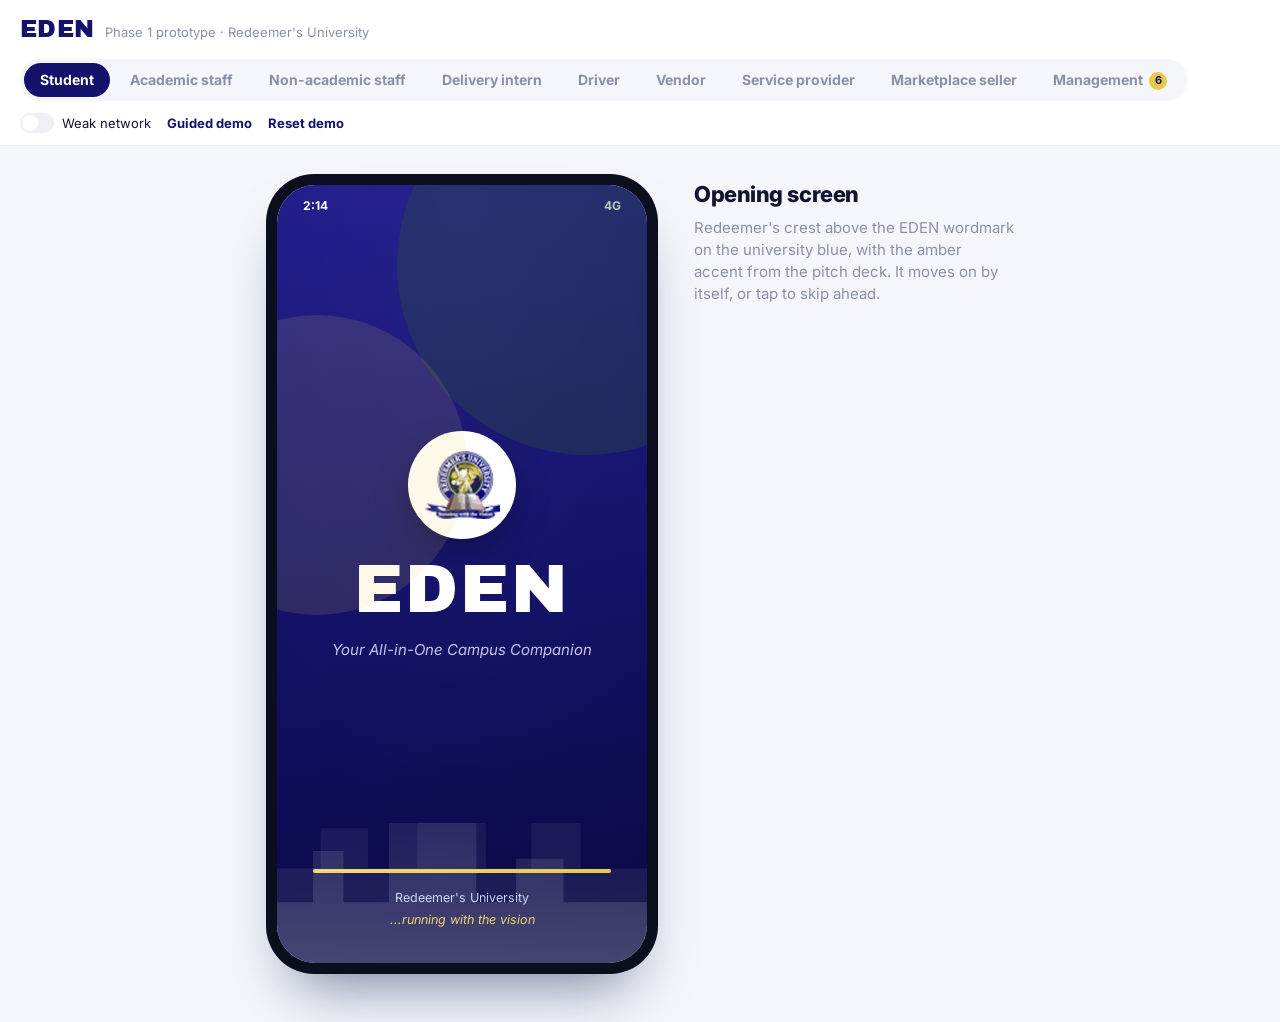
==== commit 95e6dd8f: "Guided demo walkthrough and revenue projection panel; fix admin table overflow on phones" ====
--- a/index.html
+++ b/index.html
@@ -245,8 +245,9 @@
 .tabs button{padding:8px 16px;border-radius:999px;font-weight:700;font-size:14px;color:var(--muted);border:1px solid var(--line);background:var(--surface)}
 .tabs button[aria-pressed="true"]{background:var(--brand);color:#fff;border-color:var(--brand)}
 .sel{padding:9px 12px;border-radius:12px;border:1px solid var(--line);background:var(--surface);font-weight:700}
+.grid2>div,.panel{min-width:0}
 .grid2{display:grid;grid-template-columns:minmax(0,1.3fr) minmax(0,1fr);gap:14px}
-@media (max-width:900px){.grid2{grid-template-columns:1fr}}
+@media (max-width:900px){.grid2{grid-template-columns:minmax(0,1fr)}}
 .panel{background:var(--surface);border:1px solid var(--line);border-radius:20px;padding:16px;margin-bottom:14px}
 .panel h3{font-size:17px;margin-bottom:10px}
 .panel .scrollx{overflow-x:auto}
@@ -428,7 +429,7 @@
 .bcard .btn.sm{width:auto;background:#fff;color:#14126B;box-shadow:none;padding:9px 16px;border-radius:999px}
 .qrow{display:grid;grid-template-columns:repeat(4,1fr);gap:10px;margin:18px 0 6px}
 .qrow button{display:flex;flex-direction:column;align-items:center;gap:7px;font-size:12.5px;font-weight:700;color:var(--ink)}
-.qi{width:58px;height:58px;border-radius:20px;background:var(--tint);color:var(--brandText);display:grid;place-items:center;flex:none}
+.qi{width:62px;height:62px;border-radius:22px;background:var(--tint);color:var(--brandText);display:grid;place-items:center;flex:none}
 .sech{display:flex;justify-content:space-between;align-items:baseline;margin:22px 2px 10px}
 .scroll .sech h2{margin:0;font-size:17px}
 .sech button{color:var(--brandText);font-weight:700;font-size:13px}
@@ -482,6 +483,10 @@
 @media (prefers-color-scheme: dark){:root:not([data-theme="light"]) .qi{background:#E3E7FB;color:#14126B}}
 :root[data-theme="dark"] .qi{background:#E3E7FB;color:#14126B}
 
+.tdots{display:inline-flex;gap:4px;align-items:center;height:16px}
+.tdots i{width:6px;height:6px;border-radius:50%;background:var(--muted);animation:tdot 1.1s infinite ease-in-out}
+.tdots i:nth-child(2){animation-delay:.15s}.tdots i:nth-child(3){animation-delay:.3s}
+@keyframes tdot{0%,60%,100%{opacity:.3;transform:translateY(0)}30%{opacity:1;transform:translateY(-3px)}}
 /* role + sign-in pages: navy hero with a sheet */
 .plain.nxp{padding-top:0;background:var(--screen)}
 .nxp-hero{position:relative;overflow:hidden;flex:none;background:linear-gradient(170deg,#0F0D56 0%,#14126B 55%,#0B0A3E 100%);color:#fff;padding:calc(env(safe-area-inset-top,0px) + 4px) 24px 54px}
@@ -501,6 +506,28 @@
 .nxp .in{background:var(--surface)}
 .nxp .ob-foot{padding:10px 22px 24px}
 
+
+/* ---- projection + guided demo ---- */
+.proj .pf{display:grid;grid-template-columns:1fr auto;gap:4px 10px;align-items:center;margin:10px 0}
+.proj .pf label{font-weight:600;font-size:13.5px}
+.proj .pf output{font-weight:700;color:var(--brandText);font-size:13.5px}
+.proj .pf input[type=range]{grid-column:1/-1;width:100%;accent-color:#14126B}
+.proj .res{display:grid;grid-template-columns:repeat(auto-fit,minmax(150px,1fr));gap:10px;margin-top:14px}
+.proj .res div{background:var(--bg2,#F3F4FB);border-radius:12px;padding:12px}
+.proj .res small{display:block;color:var(--muted);font-size:12px}
+.proj .res b{font-size:19px;color:var(--brandText)}
+.proj .res .big{background:#14126B}.proj .res .big small{color:#C7CEF8}.proj .res .big b{color:#E8C94A}
+#demoCard{position:fixed;left:0;right:0;margin:0 auto;bottom:calc(12px + env(safe-area-inset-bottom,0px));width:min(440px,calc(100vw - 20px));z-index:500;background:#14126B;color:#fff;border-radius:18px;padding:14px 16px 12px;box-shadow:0 14px 40px rgba(10,10,40,.5);font-size:14px;line-height:1.45}
+#demoCard .dw{display:flex;justify-content:space-between;align-items:center;gap:8px;font-size:11.5px;letter-spacing:.06em;text-transform:uppercase;color:#C7CEF8;font-weight:700}
+#demoCard h4{margin:6px 0 4px;font-size:16px;color:#E8C94A}
+#demoCard p{margin:0 0 10px;color:#EEF0FF}
+#demoCard .db{display:flex;gap:8px;justify-content:flex-end}
+#demoCard button{border:0;border-radius:10px;padding:9px 14px;font-weight:700;font-size:13.5px;cursor:pointer}
+#demoCard .dn{background:#E8C94A;color:#14126B}
+#demoCard .dx{background:rgba(255,255,255,.14);color:#fff}
+#demoCard .dots{display:flex;gap:4px;margin-top:2px}
+#demoCard .dots i{width:14px;height:4px;border-radius:2px;background:rgba(255,255,255,.25)}
+#demoCard .dots i.on{background:#E8C94A}
 /* ---- real-phone mode: the app fills the screen, no mockup frame ---- */
 #devbtn{display:none}
 @media (max-width:600px){
@@ -540,6 +567,7 @@
   <div class="roles" id="roles" role="group" aria-label="View as"></div>
   <div class="switches">
     <label class="sw"><input type="checkbox" id="off"> Weak network</label>
+    <button class="link" id="demoBtn">Guided demo</button>
     <button class="link" id="reset">Reset demo</button>
   </div>
 </header>
@@ -614,19 +642,19 @@
 const ic = (n, s = 20) => `<svg width="${s}" height="${s}" viewBox="0 0 24 24" fill="none" stroke="currentColor" stroke-width="1.8" stroke-linecap="round" stroke-linejoin="round" aria-hidden="true">${IC[n]}</svg>`;
 /* Duotone/gradient feature-badge icons (richer treatment for high-visibility tiles & category cards) */
 const ICD = {
-  fork:`<path d="M7 3v8a2 2 0 0 0 2 2v8M11 3v8" stroke="#14126B" stroke-width="2.1" fill="none" stroke-linecap="round"/><path d="M17 21V3c-2 1-3 4-3 8h3" fill="#14126B"/>`,
-  car:`<path d="M4 16l1.5-5a2 2 0 0 1 2-1.5h9a2 2 0 0 1 2 1.5L20 16v3h-2v-1.5H6V19H4z" fill="url(#iconNavy)"/><circle cx="7.3" cy="13.6" r="1.1" fill="#F4F6FB"/><circle cx="16.7" cy="13.6" r="1.1" fill="#F4F6FB" opacity="0.6"/>`,
-  tool:`<path d="M14.5 6.5a4 4 0 0 0 4.9 4.9l-8.6 8.6a2 2 0 0 1-2.8-2.8l8.6-8.6a4 4 0 0 0-2.1-2.1z" fill="url(#iconGreen)"/>`,
-  bag:`<path d="M5 8h14l-1 12H6z" fill="url(#iconPurple)"/><path d="M9 8V6a3 3 0 0 1 6 0v2" stroke="#5B3691" stroke-width="1.8" fill="none"/>`,
-  users:`<circle cx="9" cy="8" r="3.4" fill="url(#iconNavy)"/><circle cx="17" cy="9" r="2.6" fill="#8891A8" opacity="0.55"/><path d="M3.5 20a5.5 5.5 0 0 1 11 0z" fill="url(#iconNavy)"/><path d="M14.5 20a4 4 0 0 1 7 0z" fill="#8891A8" opacity="0.55"/>`,
+  fork:`<path d="M3.5 12h17a8.5 8.5 0 0 1-17 0z" fill="#E8C94A" stroke="#14126B" stroke-width="1.7" stroke-linejoin="round"/><path d="M8 4.2c-1.1 1.3 1.1 2.2 0 3.8M12 3.2c-1.1 1.3 1.1 2.2 0 3.8M16 4.2c-1.1 1.3 1.1 2.2 0 3.8" stroke="#14126B" stroke-width="1.7" fill="none" stroke-linecap="round"/><path d="M8.5 20.8h7" stroke="#14126B" stroke-width="1.7" stroke-linecap="round"/>`,
+  car:`<path d="M3.5 17v-4c0-.5.1-.9.3-1.3l1.5-3.7a2.5 2.5 0 0 1 2.3-1.7h8.8a2.5 2.5 0 0 1 2.3 1.7l1.5 3.7c.2.4.3.8.3 1.3v4a1 1 0 0 1-1 1h-1.5a1 1 0 0 1-1-1v-1H7v1a1 1 0 0 1-1 1H4.5a1 1 0 0 1-1-1z" fill="#C7CEF8" stroke="#14126B" stroke-width="1.7" stroke-linejoin="round"/><path d="M6.4 11.2l1.1-2.9h9l1.1 2.9z" fill="#E8C94A" stroke="#14126B" stroke-width="1.2" stroke-linejoin="round"/><circle cx="7.2" cy="14" r="1.2" fill="#14126B"/><circle cx="16.8" cy="14" r="1.2" fill="#14126B"/>`,
+  tool:`<path d="M14.6 3.6a4.4 4.4 0 0 0-4.3 5.9l-6 6a2.1 2.1 0 0 0 3 3l6-6a4.4 4.4 0 0 0 5.9-4.3l-2.8 2.8-2.5-.7-.7-2.5 2.8-2.8a4.4 4.4 0 0 0-1.4-.4z" fill="#E8C94A" stroke="#14126B" stroke-width="1.7" stroke-linejoin="round"/><circle cx="6.4" cy="17.6" r=".9" fill="#14126B"/>`,
+  bag:`<path d="M5 8.5h14l-1.2 10.7a1.6 1.6 0 0 1-1.6 1.4H7.8a1.6 1.6 0 0 1-1.6-1.4z" fill="#E8C94A" stroke="#14126B" stroke-width="1.7" stroke-linejoin="round"/><path d="M8.8 10.5V7.6a3.2 3.2 0 0 1 6.4 0v2.9" stroke="#14126B" stroke-width="1.7" fill="none" stroke-linecap="round"/><path d="M9.6 14.2c.8 1.5 4 1.5 4.8 0" stroke="#14126B" stroke-width="1.6" fill="none" stroke-linecap="round"/>`,
+  users:`<circle cx="9" cy="8" r="3.3" fill="#C7CEF8" stroke="#14126B" stroke-width="1.7"/><path d="M3 20a6 6 0 0 1 12 0z" fill="#C7CEF8" stroke="#14126B" stroke-width="1.7" stroke-linejoin="round"/><circle cx="17" cy="9" r="2.5" fill="#E8C94A" stroke="#14126B" stroke-width="1.5"/><path d="M16 14.2a4.6 4.6 0 0 1 5.6 4.3V20h-4.2" fill="#E8C94A" stroke="#14126B" stroke-width="1.5" stroke-linejoin="round"/>`,
   shuttle:`<path d="M3 11l1.8-6.2A2.5 2.5 0 0 1 7.2 3h9.6a2.5 2.5 0 0 1 2.4 1.8L21 11v6.8a1 1 0 0 1-1 1h-1a1 1 0 0 1-1-1v-1.3H6v1.3a1 1 0 0 1-1 1H4a1 1 0 0 1-1-1z" fill="url(#iconNavy)"/><rect x="5.2" y="7" width="5.6" height="3.4" rx="0.8" fill="#F4F6FB" opacity="0.9"/><rect x="13.2" y="7" width="5.6" height="3.4" rx="0.8" fill="#F4F6FB" opacity="0.55"/><circle cx="6.8" cy="18.6" r="1.5" fill="#14126B"/><circle cx="17.2" cy="18.6" r="1.5" fill="#14126B"/>`,
-  cab:`<path d="M4 16l1.5-5a2 2 0 0 1 2-1.5h9a2 2 0 0 1 2 1.5L20 16v3h-2v-1.5H6V19H4z" fill="url(#iconGold)"/><circle cx="7.3" cy="13.6" r="1.1" fill="#14126B"/><circle cx="16.7" cy="13.6" r="1.1" fill="#14126B" opacity="0.6"/>`,
+  cab:`<path d="M3.5 17v-4c0-.5.1-.9.3-1.3l1.5-3.7a2.5 2.5 0 0 1 2.3-1.7h8.8a2.5 2.5 0 0 1 2.3 1.7l1.5 3.7c.2.4.3.8.3 1.3v4a1 1 0 0 1-1 1h-1.5a1 1 0 0 1-1-1v-1H7v1a1 1 0 0 1-1 1H4.5a1 1 0 0 1-1-1z" fill="#E8C94A" stroke="#14126B" stroke-width="1.7" stroke-linejoin="round"/><path d="M6.4 11.2l1.1-2.9h9l1.1 2.9z" fill="#C7CEF8" stroke="#14126B" stroke-width="1.2" stroke-linejoin="round"/><circle cx="7.2" cy="14" r="1.2" fill="#14126B"/><circle cx="16.8" cy="14" r="1.2" fill="#14126B"/>`,
   sos:`<path d="M12 2l8.5 4.5v6c0 6-4 9.5-8.5 10.5C7.5 22 3.5 18.5 3.5 12.5v-6z" fill="url(#iconGold)"/><path d="M12 7v6M12 16.3v.1" stroke="#7A3A10" stroke-width="2" stroke-linecap="round"/>`,
   laundry:`<circle cx="12" cy="12" r="9" fill="url(#iconPurple)"/><circle cx="12" cy="12.5" r="5" fill="#F4F6FB" opacity="0.9"/><circle cx="8.5" cy="6.2" r="1" fill="#F4F6FB" opacity="0.8"/><circle cx="12" cy="5.4" r="1" fill="#F4F6FB" opacity="0.8"/>`,
   carpentry:`<path d="M19.5 3.5l1 1-13 13-2.2-0.8L4.5 14l13-13z" fill="url(#iconGreen)"/><path d="M4.5 14l-1.5 4.5L7.5 17z" fill="#C79A1E"/>`,
   plumbing:`<path d="M7 3v5a3 3 0 0 0 3 3h0a3 3 0 0 0 3-3V3" stroke="url(#iconNavy)" stroke-width="2" fill="none" stroke-linecap="round"/><path d="M10 11v5a4 4 0 0 0 4 4h3" stroke="url(#iconNavy)" stroke-width="2" fill="none" stroke-linecap="round"/><circle cx="18" cy="20" r="1.6" fill="#14126B"/>`,
   barbing:`<circle cx="7" cy="6" r="2.4" fill="url(#iconGold)"/><circle cx="7" cy="18" r="2.4" fill="url(#iconGold)"/><path d="M8.6 7.6L19 18M19 6L8.6 16.4" stroke="#14126B" stroke-width="1.6" stroke-linecap="round"/>`,
-  mega:`<path d="M3 11v3h3l8 4V7L6 11z" fill="#14126B"/><path d="M18 9a4 4 0 0 1 0 6" stroke="#14126B" stroke-width="1.8" fill="none" stroke-linecap="round"/><circle cx="8.5" cy="17.5" r="1.3" fill="#C79A1E"/>`,
+  mega:`<path d="M4 10v4a1 1 0 0 0 1 1h2.5l6.5 4V5L7.5 9H5a1 1 0 0 0-1 1z" fill="#E8C94A" stroke="#14126B" stroke-width="1.7" stroke-linejoin="round"/><path d="M17 9.2a4 4 0 0 1 0 5.6M19.4 6.8a7.5 7.5 0 0 1 0 10.4" stroke="#14126B" stroke-width="1.7" fill="none" stroke-linecap="round"/>`,
   cap:`<path d="M2 9l10-5 10 5-10 5z" fill="url(#iconNavy)"/><path d="M6 11.5V16c0 1.5 3 3 6 3s6-1.5 6-3v-4.5" stroke="#14126B" stroke-width="1.6" fill="none"/><circle cx="20" cy="10.3" r="1" fill="#14126B"/><path d="M20 10.3v4" stroke="#14126B" stroke-width="1.2"/>`,
   user:`<circle cx="12" cy="8" r="4" fill="url(#iconNavy)"/><path d="M4 21a8 8 0 0 1 16 0z" fill="url(#iconNavy)"/>`,
   brief:`<rect x="3" y="7" width="18" height="13" rx="2" fill="url(#iconGreen)"/><path d="M9 7V5a2 2 0 0 1 2-2h2a2 2 0 0 1 2 2v2" stroke="#1F3A26" stroke-width="1.8" fill="none"/>`,
@@ -780,7 +808,7 @@
     audit:[{t:'Yesterday', text:'Bursar approved Prof. A. Adeyemi (1 of 2)'}, {t:'Last week', text:'You (Registrar) approved Manna Palace'}],
     reqTab:'pending', reason:{}, reqSeq:5, myReq:null, verseSeen:{},
     complaints:[{id:1, from:'Amaka O.', role:'Student', text:'My delivery intern marked my order as delivered but I never got it — can someone look into this?', at:'Yesterday', status:'open'}],
-    complaintSeq:1, vcai:{open:false, msgs:[]},
+    complaintSeq:1, vcai:{open:false, msgs:[]}, proj:{students:6000, active:30, perWeek:2, aov:3000, weeks:30, take:11, share:50},
     checklist:[
       {t:'Vendor commission agreements signed', d:true},
       {t:'Delivery intern pay and training agreed', d:false},
@@ -1139,10 +1167,10 @@
   const hdr = tb(`<div class="tb-row hhead"><button class="avbtn" data-act="tab" data-id="profile" aria-label="Your profile">${avatarHtml()}</button><div class="hg"><div class="sm">Good afternoon${p !== 'student' && u.unit ? ' \u00b7 ' + esc(u.unit) : ','}</div><div class="h1">${esc(greetName())}</div></div><button class="bell" data-act="tab" data-id="updates" aria-label="Announcements">${ic('bell', 20)}${visibleAnn(p).length ? '<i></i>' : ''}</button></div>`);
   const bal = `<div class="bcard"><i class="arc"></i><i class="arc2"></i><div class="lbl">${ic('wallet', 16)} Wallet balance</div><div class="bamt">${N(S.wallet)}</div><div class="bf"><span>Pay for food, rides and more</span><button class="btn sm" data-act="topup">+ Top up</button></div></div>
     <div class="qrow">
-      <button data-act="kitchens"><span class="qi">${icd('fork', 24)}</span>Food</button>
-      <button data-act="go" data-id="rides"><span class="qi">${icd('car', 24)}</span>Rides</button>
-      <button data-act="go" data-id="services"><span class="qi">${icd('tool', 24)}</span>Services</button>
-      <button data-act="go" data-id="market"><span class="qi">${icd('bag', 24)}</span>Market</button>
+      <button data-act="kitchens"><span class="qi">${icd('fork', 32)}</span>Food</button>
+      <button data-act="go" data-id="rides"><span class="qi">${icd('car', 32)}</span>Rides</button>
+      <button data-act="go" data-id="services"><span class="qi">${icd('tool', 32)}</span>Services</button>
+      <button data-act="go" data-id="market"><span class="qi">${icd('bag', 32)}</span>Market</button>
     </div>`;
   let block = '';
   if(p === 'academic') block = `
@@ -1167,9 +1195,9 @@
     ${secHead('Quick actions')}
     <div class="qgrid">
       <button class="qcard" data-act="openLoc"><span class="qi">${ic('pin', 18)}</span><span class="t"><b>Deliver to</b><small>${loc.name}</small></span><em>${ic('back', 16)}</em></button>
-      <button class="qcard" data-act="go" data-id="social"><span class="qi">${icd('users', 18)}</span><span class="t"><b>Social</b><small>Feed, chats, groups</small></span><em>${ic('back', 16)}</em></button>
+      <button class="qcard" data-act="go" data-id="social"><span class="qi">${icd('users', 24)}</span><span class="t"><b>Social</b><small>Feed, chats, groups</small></span><em>${ic('back', 16)}</em></button>
       <button class="qcard" data-act="topup"><span class="qi">${ic('plus', 18)}</span><span class="t"><b>Top up</b><small>Add money</small></span><em>${ic('back', 16)}</em></button>
-      <button class="qcard" data-act="tab" data-id="updates"><span class="qi">${icd('mega', 18)}</span><span class="t"><b>Updates</b><small>Campus news</small></span><em>${ic('back', 16)}</em></button>
+      <button class="qcard" data-act="tab" data-id="updates"><span class="qi">${icd('mega', 24)}</span><span class="t"><b>Updates</b><small>Campus news</small></span><em>${ic('back', 16)}</em></button>
     </div>
     <div class="sech" id="kitchens"><h2>Kitchens</h2></div>
     <span class="in" style="margin-bottom:10px">${ic('search', 18)}<input data-foodsearch value="${esc(S.foodSearch)}" placeholder="Search kitchens or dishes" aria-label="Search food"></span>
@@ -1401,22 +1429,43 @@
   {ref:'Proverbs 16:3', text:'Commit thy works unto the LORD, and thy thoughts shall be established.'},
   {ref:'2 Timothy 1:7', text:'For God hath not given us the spirit of fear; but of power, and of love, and of a sound mind.'},
   {ref:'Matthew 6:33', text:'But seek ye first the kingdom of God, and his righteousness; and all these things shall be added unto you.'},
-  {ref:'Psalm 118:24', text:'This is the day which the LORD hath made; we will rejoice and be glad in it.'}
+  {ref:'Psalm 118:24', text:'This is the day which the LORD hath made; we will rejoice and be glad in it.'},
+  {ref:'Psalm 27:1', text:'The LORD is my light and my salvation; whom shall I fear? the LORD is the strength of my life; of whom shall I be afraid?'},
+  {ref:'Proverbs 22:6', text:'Train up a child in the way he should go: and when he is old, he will not depart from it.'},
+  {ref:'Psalm 119:105', text:'Thy word is a lamp unto my feet, and a light unto my path.'},
+  {ref:'Isaiah 40:31', text:'But they that wait upon the LORD shall renew their strength; they shall mount up with wings as eagles; they shall run, and not be weary; and they shall walk, and not faint.'},
+  {ref:'Philippians 4:6', text:'Be careful for nothing; but in every thing by prayer and supplication with thanksgiving let your requests be made known unto God.'},
+  {ref:'Romans 12:2', text:'And be not conformed to this world: but be ye transformed by the renewing of your mind, that ye may prove what is that good, and acceptable, and perfect, will of God.'},
+  {ref:'Psalm 37:4', text:'Delight thyself also in the LORD; and he shall give thee the desires of thine heart.'},
+  {ref:'Proverbs 18:10', text:'The name of the LORD is a strong tower: the righteous runneth into it, and is safe.'},
+  {ref:'Matthew 11:28', text:'Come unto me, all ye that labour and are heavy laden, and I will give you rest.'},
+  {ref:'John 14:27', text:'Peace I leave with you, my peace I give unto you: not as the world giveth, give I unto you. Let not your heart be troubled, neither let it be afraid.'},
+  {ref:'Colossians 3:23', text:'And whatsoever ye do, do it heartily, as to the Lord, and not unto men;'},
+  {ref:'Psalm 121:1–2', text:'I will lift up mine eyes unto the hills, from whence cometh my help. My help cometh from the LORD, which made heaven and earth.'},
+  {ref:'Proverbs 4:7', text:'Wisdom is the principal thing; therefore get wisdom: and with all thy getting get understanding.'},
+  {ref:'James 1:5', text:'If any of you lack wisdom, let him ask of God, that giveth to all men liberally, and upbraideth not; and it shall be given him.'},
+  {ref:'Galatians 6:9', text:'And let us not be weary in well doing: for in due season we shall reap, if we faint not.'},
+  {ref:'1 Corinthians 15:58', text:'Therefore, my beloved brethren, be ye stedfast, unmoveable, always abounding in the work of the Lord, forasmuch as ye know that your labour is not in vain in the Lord.'},
+  {ref:'Psalm 34:8', text:'O taste and see that the LORD is good: blessed is the man that trusteth in him.'},
+  {ref:'Micah 6:8', text:'He hath shewed thee, O man, what is good; and what doth the LORD require of thee, but to do justly, and to love mercy, and to walk humbly with thy God?'},
+  {ref:'Hebrews 11:1', text:'Now faith is the substance of things hoped for, the evidence of things not seen.'},
+  {ref:'Deuteronomy 31:6', text:'Be strong and of a good courage, fear not, nor be afraid of them: for the LORD thy God, he it is that doth go with thee; he will not fail thee, nor forsake thee.'}
 ];
-function verseHourIdx(){ return Math.floor(Date.now() / 3600000); }
+const VERSE_MS = 10 * 60 * 1000;
+function verseHourIdx(){ return Math.floor(Date.now() / VERSE_MS); }
 function currentVerse(){ return BIBLE_VERSES[verseHourIdx() % BIBLE_VERSES.length]; }
 function announceVerseIfNew(key){
   const h = verseHourIdx();
-  if(S.verseSeen[key] !== h){ S.verseSeen[key] = h; const v = currentVerse(); setTimeout(() => toast(`📖 Verse of the hour — ${v.ref}`), 420); }
+  if(S.verseSeen[key] !== h){ S.verseSeen[key] = h; const v = currentVerse(); setTimeout(() => toast(`📖 New verse — ${v.ref}`), 420); }
 }
 function opUpdatesList(){ return S.ann.filter(a => a.aud === 'Everyone'); }
 function updatesScreen(){
   const list = visibleAnn(S.persona);
   const v = currentVerse();
   const verseCard = `<div class="ann" style="background:linear-gradient(135deg,rgba(20,18,107,0.06),rgba(232,201,74,0.1));border:1px solid rgba(20,18,107,0.14)">
-      <small class="tag" style="margin-bottom:6px;display:inline-block">Verse of the hour</small>
+      <small class="tag" style="margin-bottom:6px;display:inline-block">Verse of the moment</small>
       <p style="font-style:italic;margin:2px 0 6px">&ldquo;${esc(v.text)}&rdquo;</p>
-      <small><b>${esc(v.ref)}</b> · refreshes every hour for everyone on EDEN</small></div>`;
+      <small><b>${esc(v.ref)}</b> · a new verse every 10 minutes</small></div>`;
   const body = verseCard + list.map(a => `<div class="ann"><b>${esc(a.title)}</b><p>${esc(a.body)}</p><small><span class="tag">${a.aud === 'Course' ? 'Course · ' + esc(a.course) : esc(a.aud)}</span>${esc(a.from)} · ${a.t}</small></div>`).join('');
   return frame(plainHdr('Updates', S.persona === 'student' ? 'Campus announcements and your course notices' : 'Announcements for staff'), body, navbar());
 }
@@ -1431,13 +1480,58 @@
   {kw:['wallet','top up','top-up','balance','fund my'], a:"Go to Wallet and tap Top up. Payments run through Paystack and your balance only updates once the payment is confirmed, so nothing is deducted silently."},
   {kw:['password','forgot','log in','login','sign in','sign up'], a:"On the sign-in screen, tap Forgot password to reset it, or Use demo account to get straight in for this preview. New vendor, staff and Management accounts need approval from Management before they can sign in."},
   {kw:['plate','driver','who is my driver'], a:"Once a driver accepts your ride, their name and their registered vehicle plate number appear on the ride card and in tracking — Management keeps the full registered fleet list."},
-  {kw:['about run','redeemer', 'university', 'school info', 'tell me about'], a:"Redeemer's University (RUN) is a private Nigerian university on the RCCG Redemption Camp estate in Ede, Osun State, with faculties spanning Arts, Law, Sciences, Engineering, Management Sciences, Social Sciences, Basic Medical Sciences, Environmental Sciences and Pharmacy. Ask me about a specific building or office and I'll point you the right way."},
+  {kw:['vice-chancellor','vice chancellor',' vc ','who is the vc','who runs'], a:"Redeemer's University is led by its Vice-Chancellor, Prof. Shadrach Olufemi Akindele (in office since 2023, as last reported). Office holders change, so check with the Registry for the latest."},
+  {kw:['pro-chancellor','pro chancellor','council chair','chairman of council'], a:"As last reported (October 2024), the Pro-Chancellor and Chairman of the Governing Council is Prof. Toyin Ogundipe, a former UNILAG Vice-Chancellor."},
+  {kw:['deputy vice','dvc'], a:"As last reported (March 2025), the Deputy Vice-Chancellor is Prof. Peter Aderonmu, a professor of Architecture."},
+  {kw:['provost','postgraduate'], a:"As last reported (March 2025), Prof. Adeleke Osho is Provost of the College of Postgraduate Studies."},
+  {kw:['registrar','bursar','librarian'], a:"As last reported in 2025: Pastor David Akintola was Acting Registrar, Dr. Pauline Adeniran was Acting University Librarian, and Mr. Samuel Momodu is the Bursar. These may have changed, so please confirm with the Registry."},
+  {kw:['dean','hod','head of department','director'], a:"Last known (2024/25; most terms ended July 2025, so these may have changed): Deans — Management Sciences, Prof. Kenneth Okpala; Engineering, Prof. Ife Adewumi; Built Environment, Prof. Peter Aderonmu (now Deputy VC). Ask me about a specific department, like Computer Science or Law, and I'll tell you who headed it. The Registry can confirm current holders."},
+  {kw:['about run','redeemer', 'university', 'school info', 'tell me about','founded','history'], a:"Redeemer's University (RUN) is a private university owned by the Redeemed Christian Church of God, in Ede, Osun State. It was licensed in January 2005 and began classes that October. The campus covers about 812 hectares and the motto is “Running with a Vision”. It has faculties including Humanities, Management Sciences, Social Sciences, Natural Sciences, Basic Medical Sciences, Law, Engineering and Built Environment. Ask me about a specific building or office and I'll point you the right way."},
   {kw:['hostel','cafeteria','library','faculty','where is'], a:"You can see every campus location — hostels, cafeterias, the Tekena Tamuno Library, faculties and staff areas — as pickup/delivery points across Food, Rides and Facilities Requests. Open any of those and tap the location selector to browse the full list."}
 ];
+const RUN_HODS = "Deans (2024/25): Built Environment Prof. Peter Aderonmu (since became DVC); Management Sciences Prof. Kenneth Okpala; Engineering Prof. Ife Adewumi. Directors: DEST Prof. Olumide Ekanade; General Studies Dr. Ayodeji Shittu; Entrepreneurial Development Dr. Olanrewaju Adeyanju; Gender, Humanitarian and Development Studies Dr. Oluwatoyin Ilesanmi; Research Innovations and Partnerships Dr. Chiagoziem Otuechere. Acting HODs 2024/25: English Dr. Olufemi Adebayo; Theatre Arts Dr. Rantimi Julius-Adeoye; History and International Studies Dr. Benjamin Anaemene; Psychology Dr. Aderonke Akintola; Private and Property Law Dr. Adebiyi Adepoju; Public Law Dr. Gideon Gasu; Jurisprudence and International Law Dr. Adetutu Aina-Pelemo; Civil Engineering Dr. Adeyemi Fajobi; Electrical and Electronics Engineering Dr. Oluropo Dairo; Mechanical Engineering Dr. Olanrewaju Adesina; Architecture Dr. Oladunni Izobo-Martins; Quantity Surveying Dr. Akintayo Opawole; Accounting Dr. Temitope Worimegbe; Finance Dr. Oyinlola Akinyede; Business Administration and Marketing Dr. Solomon Agada; Hospitality and Tourism Dr. Elizabeth Abiola-Oke; Transport Management Dr. Adeyinka Ajayi; Economics Dr. Olusola Oyeleke; Mass Communication Dr. Emmanuel Ifeduba; Political Science Dr. Leke Oluwalogbon; Sociology and Social Work Dr. Olubukola Wellington; Nursing Science Dr. Deborah Onisile; Public Health Dr. Oghenetega Avwioroko; Physiotherapy Dr. Opeyemi Idowu; Biochemistry Dr. Olusegun Adebayo; Anatomy Dr. Dayo Omotoso; Chemical Sciences Dr. Temidayo Oyetunde; Computer Science Dr. Bosede Oguntunde; Environmental Management and Toxicology Prof. Femi Ayoade.";
+const RUN_FACTS = "Private university owned by the RCCG, in Ede, Osun State; licensed Jan 2005, classes began Oct 2005; about 812 hectares; motto Running with a Vision. Visitor: Pastor E.A. Adeboye. Chancellor: Gen. T.Y. Danjuma (Rtd). Pro-Chancellor and Council Chair: Prof. Toyin Ogundipe (Oct 2024). Vice-Chancellor: Prof. Shadrach Olufemi Akindele (since 2023). Deputy VC: Prof. Peter Aderonmu (Mar 2025). Provost, Postgraduate College: Prof. Adeleke Osho (Mar 2025). Acting Registrar Pastor David Akintola and Acting Librarian Dr. Pauline Adeniran (Feb 2025); Bursar Mr. Samuel Momodu (2025). Past VCs: Tomori, Adeyewa, Akinlo. Faculties: Humanities, Management Sciences, Social Sciences, Natural Sciences, Basic Medical Sciences, Law, Engineering, Built Environment. Deans and HODs change every August; the 2024/25 list is given separately when asked, and must be presented as last known (terms mostly ended 31 Jul 2025), never as current. Fees and student numbers are unknown.";
 function vcaiMatch(text){
   const t = text.toLowerCase();
   const hit = VCAI_KB.find(e => e.kw.some(k => t.includes(k)));
   return hit ? hit.a : "I'm not completely sure about that one yet, but I can help with ordering food, booking rides or services, the Marketplace, your Wallet, or general info about RUN. You can also say “file a complaint” any time and I'll escalate it to Management.";
+}
+/* ---- VC's AI, live: the app asks a small server function, which asks the language model.
+   If the function is unreachable the scripted answers above take over, so the demo never breaks. ---- */
+const VCAI_ENDPOINT = 'https://fvyenmqoxwvrmmxlqxoj.supabase.co/functions/v1/vc-ai';
+const VCAI_KEY = 'sb_publishable_dukvgHjbaSdiv4avoefKxw_MMvLEPVn';
+function vcaiContext(q){
+  try{
+    const L = [], id = roleIdentity();
+    L.push(`User: ${id.name}${id.sub ? ' (' + id.sub + ')' : ''}. Role: ${S.role}.`);
+    if(PERSONAS.includes(S.role)){
+      L.push(`Wallet balance: ${N(S.wallet)}.`);
+      const mine = mineOrders().sort((a, b) => b.id - a.id).slice(0, 4);
+      L.push(mine.length ? 'Recent orders: ' + mine.map(o => `#${o.id} from ${vendorById(o.vendorId).name}, ${o.items.map(i => i.qty + 'x ' + i.name).join(', ')}, status: ${LABEL[o.status] || o.status}`).join(' | ') : 'No orders yet.');
+      L.push('Delivery locations and fees: ' + LOCS.filter(l => l.for.includes(S.persona)).map(l => `${l.name} ${N(l.fee)}`).join(', ') + '.');
+    }
+    L.push('Kitchens: ' + VENDORS.map(v => `${v.name} (${v.cuisine}, ${v.eta}, open ${v.hours}${S.closed[v.id] ? ', CLOSED right now' : ''})`).join('; ') + '.');
+    L.push('Local time: ' + new Date().toLocaleTimeString('en-NG', {hour:'2-digit', minute:'2-digit'}) + '.');
+    L.push('Redeemer\'s University facts (dated; if unsure, say so and refer to the Registry; never invent names): ' + RUN_FACTS);
+    if(/dean|hod|head|department|director|faculty|college/i.test(q || '')) L.push('2024/25 Deans, Directors and acting HODs (last known list; most terms ended 31 Jul 2025, so say these may have changed and the Registry can confirm): ' + RUN_HODS);
+    else L.push('How EDEN works: ' + VCAI_KB.map(e => e.a).join(' '));
+    return L.join('\n');
+  }catch(e){ return ''; }
+}
+async function vcaiLive(text, bubble){
+  const hist = S.vcai.msgs.filter(m => !m.typing).slice(0, -1).slice(-8).map(m => ({role: m.who === 'me' ? 'user' : 'assistant', text: m.text}));
+  let reply = '', dbg = 'empty reply';
+  try{
+    const ctl = new AbortController(), t = setTimeout(() => ctl.abort(), 20000);
+    const r = await fetch(VCAI_ENDPOINT, {method:'POST', signal:ctl.signal, headers:{'Content-Type':'application/json', apikey:VCAI_KEY}, body:JSON.stringify({message:text, history:hist, context:vcaiContext(text)})});
+    clearTimeout(t);
+    if(r.ok){ const j = await r.json(); reply = String(j.reply || '').trim(); }
+    else { dbg = 'HTTP ' + r.status + ' ' + (await r.text().catch(() => '')).slice(0, 200); }
+  }catch(e){ dbg = 'Error: ' + (e && e.message || e); }
+  if(!reply) console.warn('VC AI live call failed:', dbg);
+  bubble.typing = false; bubble.text = reply || (vcaiMatch(text) + (/[?&]debug/.test(location.search) ? '\n\n[debug] ' + dbg : '')); bubble.live = !!reply;
+  S.vcai.busy = false; render();
+  setTimeout(() => { const sc = document.getElementById('vcaiMsgs'); if(sc) sc.scrollTop = 1e6; const inp = document.getElementById('vcaiInput'); if(inp) inp.focus(); }, 30);
 }
 const COMPLAINT_WORDS = ['complaint','complain','issue','problem','report','not working','broken','refund','scam','rude','overcharged'];
 function vcaiOverlay(){
@@ -1445,7 +1539,7 @@
   const fab = `<button class="vcai-fab" data-act="vcaiToggle" aria-label="${open ? 'Close' : 'Open'} ${VCAI_NAME}" style="position:absolute;right:16px;bottom:80px;z-index:70;width:52px;height:52px;border-radius:50%;background:linear-gradient(145deg,#1C1878,#14126B);color:#E8C94A;border:none;box-shadow:0 10px 24px -8px rgba(20,18,107,0.55);display:flex;align-items:center;justify-content:center">${open ? ic('x', 22) : ic('chat', 22)}</button>`;
   if(!open) return fab;
   const msgs = S.vcai.msgs;
-  const bubbles = msgs.length ? msgs.map(m => `<div style="display:flex;justify-content:${m.who === 'me' ? 'flex-end' : 'flex-start'};margin:6px 0"><div style="max-width:78%;padding:9px 13px;border-radius:14px;font-size:13.5px;line-height:1.35;${m.who === 'me' ? 'background:var(--brand);color:#fff;border-bottom-right-radius:4px' : 'background:var(--screen);color:var(--ink);border-bottom-left-radius:4px'}">${esc(m.text)}</div></div>`).join('')
+  const bubbles = msgs.length ? msgs.map(m => `<div style="display:flex;justify-content:${m.who === 'me' ? 'flex-end' : 'flex-start'};margin:6px 0"><div style="max-width:78%;padding:9px 13px;border-radius:14px;font-size:13.5px;line-height:1.35;white-space:pre-wrap;${m.who === 'me' ? 'background:var(--brand);color:#fff;border-bottom-right-radius:4px' : 'background:var(--screen);color:var(--ink);border-bottom-left-radius:4px'}">${m.typing ? '<span class="tdots"><i></i><i></i><i></i></span>' : esc(m.text)}</div></div>`).join('')
     : `<div style="padding:10px 2px;color:var(--muted);font-size:13.5px">Hi${S.role === 'admin' ? '' : ' ' + esc(roleIdentity().name.split(' ')[0])}, I'm ${VCAI_NAME} — ask me how to use EDEN, about Redeemer's University, or say “file a complaint” and I'll send it straight to Management.</div>`;
   const chips = `<div style="display:flex;gap:6px;flex-wrap:wrap;padding:8px 2px 2px">
       <button class="btn sm ghost" data-act="vcaiQuick" data-id="howto">How do I use EDEN?</button>
@@ -1563,9 +1657,9 @@
     const v = currentVerse(), list = opUpdatesList();
     inner = `<h3>Updates</h3><p>Campus-wide announcements from Management.</p>
       <div class="ann" style="background:linear-gradient(135deg,rgba(20,18,107,0.06),rgba(232,201,74,0.1));border:1px solid rgba(20,18,107,0.14)">
-        <small class="tag" style="margin-bottom:6px;display:inline-block">Verse of the hour</small>
+        <small class="tag" style="margin-bottom:6px;display:inline-block">Verse of the moment</small>
         <p style="font-style:italic;margin:2px 0 6px">&ldquo;${esc(v.text)}&rdquo;</p>
-        <small><b>${esc(v.ref)}</b> · refreshes every hour for everyone on EDEN</small></div>
+        <small><b>${esc(v.ref)}</b> · a new verse every 10 minutes</small></div>
       ${list.length ? list.map(a => `<div class="ann"><b>${esc(a.title)}</b><p>${esc(a.body)}</p><small><span class="tag">${esc(a.aud)}</span>${esc(a.from)} · ${a.t}</small></div>`).join('') : `<div class="empty" style="padding:18px 6px"><b>Nothing else right now</b>Campus-wide notices from Management will show up here.</div>`}`;
   } else if(s.type === 'roleProfile'){
     const id = roleIdentity();
@@ -2312,6 +2406,36 @@
     <div class="tabs">${tab('pending', 'Pending')}${tab('approved', 'Approved')}${tab('declined', 'Declined')}</div>
     ${list.length ? list.map(reqCard).join('') : `<div class="empty" style="padding:22px 6px"><b>Nothing ${S.reqTab === 'pending' ? 'waiting' : S.reqTab}</b>${S.reqTab === 'pending' ? 'New sign-ups from vendors and staff will appear here.' : ''}</div>`}</div>`;
 }
+function projCalc(){
+  const p = S.proj, active = Math.round(p.students * p.active / 100);
+  const orders = active * p.perWeek * p.weeks, gmv = orders * p.aov;
+  const rev = Math.round(gmv * p.take / 100), school = Math.round(rev * p.share / 100);
+  return {active, orders, gmv, rev, school, eden:rev - school};
+}
+function projOut(){
+  const c = projCalc();
+  return `<div class="res"><div><small>Active weekly students</small><b>${c.active.toLocaleString('en-NG')}</b></div>
+    <div><small>Food orders a year</small><b>${c.orders.toLocaleString('en-NG')}</b></div>
+    <div><small>Food sales a year</small><b>${N(c.gmv)}</b></div>
+    <div class="big"><small>Platform revenue a year</small><b>${N(c.rev)}</b></div>
+    <div class="big"><small>University share</small><b>${N(c.school)}</b></div>
+    <div class="big"><small>EDEN share</small><b>${N(c.eden)}</b></div></div>`;
+}
+function projPanel(){
+  const p = S.proj;
+  const f = (k, label, min, max, step, fmt) => `<div class="pf"><label for="pj_${k}">${label}</label><output id="pjo_${k}">${fmt(p[k])}</output><input id="pj_${k}" type="range" min="${min}" max="${max}" step="${step}" value="${p[k]}" data-proj="${k}"></div>`;
+  return `<div class="panel proj" id="projPanel"><h3>What EDEN could earn the university: a projection</h3>
+    <p class="muted">This is a projection from adjustable assumptions, not results. Food only; rides, services and the marketplace would add to it. Replace the starting numbers with real figures from the pilot.</p>
+    ${f('students', 'Students on campus (assumption)', 1000, 15000, 500, v => v.toLocaleString('en-NG'))}
+    ${f('active', 'Students ordering in a typical week', 5, 80, 5, v => v + '%')}
+    ${f('perWeek', 'Orders per active student, per week', 1, 6, 1, v => v)}
+    ${f('aov', 'Average food order', 1500, 6000, 250, v => N(v))}
+    ${f('weeks', 'Teaching weeks a year', 20, 40, 1, v => v)}
+    ${f('take', 'Platform take (% of food sales)', 5, 20, 1, v => v + '%')}
+    ${f('share', "University's share of platform revenue", 0, 100, 5, v => v + '%')}
+    <div id="projOut">${projOut()}</div>
+    <p class="muted" style="margin-top:10px">The platform take follows this prototype's own split: 8% from the kitchen, 25% of the delivery fee and a ${N(50)} service fee, about 11% of a ${N(3500)} order. The university share is a placeholder for what you negotiate.</p></div>`;
+}
 function adminView(){
   const mine = S.orders.filter(o => o.by === 'you' && o.status !== 'cancelled' && o.status !== 'rejected' && o.status !== 'queued' && o.id >= 1042);
   const live = S.orders.filter(isLive);
@@ -2330,6 +2454,7 @@
       <div class="stat"><small>Revenue to university</small><b>${N(rev)}</b><i>commission and fees</i></div>
       <div class="stat"><small>Open complaints</small><b>${S.complaints.filter(c => c.status === 'open').length}</b><i>escalated by ${VCAI_NAME}</i></div>
     </div>
+    ${projPanel()}
     ${approvalsPanel()}
     <div class="grid2"><div>
       <div class="panel"><h3>Live orders</h3><div class="scrollx"><table><thead><tr><th>Order</th><th>Kitchen</th><th>Deliver to</th><th>Status</th><th style="text-align:right">Total</th></tr></thead><tbody>${rows}</tbody></table></div>
@@ -2346,7 +2471,7 @@
     </div><div>
       <div class="panel"><h3>Facilities requests</h3><p class="muted">Reported by staff, worked by the Works Department. Urgent items are flagged.</p>${facKanban()}</div>
       <div class="panel"><h3>Registered fleet</h3><p class="muted">Every shuttle and cab driver on EDEN, with the plate number on file. This is what shows on their own profile and on a rider's trip.</p>
-        <table><thead><tr><th>Driver</th><th>Type</th><th>Vehicle</th><th>Plate</th></tr></thead><tbody>${FLEET.map(f => `<tr><td>${esc(f.driver)}</td><td>${esc(rideTypeOf(f.type)?.name || f.type)}</td><td>${esc(f.vehicle)}</td><td><b>${esc(f.plate)}</b></td></tr>`).join('')}</tbody></table></div>
+        <div class="scrollx"><table><thead><tr><th>Driver</th><th>Type</th><th>Vehicle</th><th>Plate</th></tr></thead><tbody>${FLEET.map(f => `<tr><td>${esc(f.driver)}</td><td>${esc(rideTypeOf(f.type)?.name || f.type)}</td><td>${esc(f.vehicle)}</td><td><b>${esc(f.plate)}</b></td></tr>`).join('')}</tbody></table></div></div>
       <div class="panel"><h3>Approval log</h3><ul class="audit">${S.audit.slice(0, 6).map(a => `<li><time>${a.t}</time><span>${esc(a.text)}</span></li>`).join('')}</ul></div>
       <div class="panel"><h3>Launch checklist · ${done} of ${S.checklist.length}</h3>${S.checklist.map((c, i) => `<button class="check ${c.d ? 'done' : ''}" data-act="chk" data-id="${i}"><span class="box">${ic('check',14)}</span><span>${c.t}</span></button>`).join('')}</div>
     </div></div></div></div>`;
@@ -2404,6 +2529,10 @@
   render();
 }
 
+/* a fresh verse every 10 minutes, updated on screen without a reload */
+let lastVerseIdx = verseHourIdx();
+setInterval(() => { const i = verseHourIdx(); if(i !== lastVerseIdx){ lastVerseIdx = i; if(app.innerText.includes('Verse of the moment')) softRender(); } }, 15000);
+
 /* ---------- actions ---------- */
 const ACT = {
   sched(id, el){ const x = S.sched.find(y => y.id === id); x.on = el.checked; render(); toast(x.on ? `${x.label} is on` : `${x.label} is off`); },
@@ -2532,6 +2661,7 @@
     ACT.vcaiAsk(text);
   },
   vcaiAsk(text){
+    if(S.vcai.busy) return;
     const id = roleIdentity();
     S.vcai.msgs.push({who:'me', text});
     if(S.vcai.awaitingComplaint){
@@ -2551,7 +2681,7 @@
         logAudit(`${VCAI_NAME} escalated a complaint from ${id.name} (ticket #${cid})`);
       }
     } else {
-      S.vcai.msgs.push({who:'ai', text:vcaiMatch(text)});
+      const bubble = {who:'ai', text:'', typing:true}; S.vcai.msgs.push(bubble); S.vcai.busy = true; vcaiLive(text, bubble);
     }
     render();
     setTimeout(() => { const sc = document.getElementById('vcaiMsgs'); if(sc) sc.scrollTop = 1e6; const inp = document.getElementById('vcaiInput'); if(inp) inp.focus(); }, 30);
@@ -2928,6 +3058,14 @@
   if(t.dataset.sel === 'seller'){ S.sellerView = t.value; render(); }
 });
 document.addEventListener('input', e => {
+  const pk = e.target.dataset && e.target.dataset.proj;
+  if(pk){
+    S.proj[pk] = +e.target.value;
+    const o = document.getElementById('pjo_' + pk), fm = {students:v => v.toLocaleString('en-NG'), aov:v => N(v), active:v => v + '%', take:v => v + '%', share:v => v + '%'};
+    if(o) o.textContent = (fm[pk] || (v => v))(S.proj[pk]);
+    const out = document.getElementById('projOut'); if(out) out.innerHTML = projOut();
+    return;
+  }
   const k = e.target.dataset.model; if(k) S.compose[k] = e.target.value;
   const f = e.target.dataset.form; if(f){ S.form[f] = e.target.value; }
   if(e.target.dataset.note) S.notice.note = e.target.value;
@@ -2985,6 +3123,58 @@
 const returning = loadAuth();
 render();
 
+
+/* ---------- guided demo ---------- */
+let demoI = -1, demoV = null, demoO = null;
+const DEMO = [
+  {who:'Student', t:'A student opens EDEN', d:'Everything a student needs on campus lives in one app: food, rides, services, the marketplace and a wallet.', run(){
+    S = initState(); S.stage = 'app'; S.role = 'student'; S.persona = 'student'; S.tab = S.screen = 'home'; S.vcai.open = false; render(); window.scrollTo({top:0}); }},
+  {who:'Student', t:'Picks a kitchen', d:'Each kitchen shows its hours and delivery time. Closed kitchens can\'t take orders.', run(){
+    demoV = VENDORS.find(v => !S.closed[v.id] && MENU[v.id]).id; ACT.vendor(demoV); }},
+  {who:'Student', t:'Adds food and checks out', d:'The total shows food, delivery to the chosen hall, and a small service fee, before anything is paid.', run(){
+    const it = MENU[demoV]; ACT.add(it[0].id); ACT.add(it[0].id); if(it[1]) ACT.add(it[1].id); ACT.cart(); }},
+  {who:'Student', t:'Pays from the wallet', d:'The money leaves the wallet only when the order is placed. If the kitchen declines, it is refunded.', run(){
+    const q = quote(); if(q.total > S.wallet) S.wallet += q.total; ACT.place(); demoO = S.orders[S.orders.length - 1].id; }},
+  {who:'Kitchen', t:'The kitchen accepts', d:'The vendor sees the order on their own screen and accepts it. An order nobody accepts within 5 minutes cancels and refunds itself.', run(){
+    S.session.vendor = true; S.launched.vendor = true; S.role = 'vendor'; S.vendorView = demoV; render(); ACT.vAccept(demoO); }},
+  {who:'Kitchen', t:'Prepares it and marks it ready', d:'Ready orders appear for delivery interns straight away.', run(){ ACT.vPrep(demoO); ACT.vReady(demoO); }},
+  {who:'Delivery intern', t:'An intern picks it up', d:'Students on campus earn from deliveries, and the student sees who is bringing their order.', run(){
+    S.session.rider = true; S.launched.rider = true; S.role = 'rider'; render(); ACT.rTake(demoO); }},
+  {who:'Student', t:'Delivered', d:'The student follows every step with times, and can rate the kitchen afterwards.', run(){
+    ACT.rDone(demoO); S.role = 'student'; S.persona = 'student'; S.tab = 'orders'; S.screen = 'track'; S.activeId = demoO; render(); }},
+  {who:'VC\'s AI', t:'An assistant that knows the campus', d:'Students ask in plain words. It answers from their own orders and wallet and from verified Redeemer\'s University facts. Try: “Who is the Vice-Chancellor?”', run(){
+    S.tab = S.screen = 'home'; S.vcai.open = true; render(); }},
+  {who:'Management', t:'What it could earn the university', d:'Management sees live orders, approvals and complaints. The projection panel lets you change the assumptions and see the yearly numbers.', run(){
+    S.vcai.open = false; S.session.admin = true; S.launched.admin = true; S.role = 'admin'; render();
+    setTimeout(() => { const el = document.getElementById('projPanel'); if(el) el.scrollIntoView({behavior:'smooth', block:'start'}); }, 80); }},
+  {who:'Honest note', t:'What is real, what is simulated', d:'This walkthrough is a prototype: payments, kitchens and riders are simulated here, and the revenue figures are a projection. VC\'s AI is live. The separate working app already handles real sign-ups, orders and messages.', run(){ S.role = 'admin'; render(); }}
+];
+function demoCardEl(){
+  let el = document.getElementById('demoCard');
+  if(!el){ el = document.createElement('div'); el.id = 'demoCard'; el.setAttribute('role', 'dialog'); el.setAttribute('aria-label', 'Guided demo'); document.body.appendChild(el); }
+  return el;
+}
+function demoShow(){
+  const st = DEMO[demoI], el = demoCardEl(), last = demoI === DEMO.length - 1;
+  el.innerHTML = `<div class="dw"><span>${st.who} · ${demoI + 1} of ${DEMO.length}</span></div><h4>${st.t}</h4><p>${st.d}</p>
+    <div class="db"><button class="dx" data-demo="exit">${last ? 'Close' : 'Exit'}</button>${last ? '<button class="dn" data-demo="again">Run again</button>' : '<button class="dn" data-demo="next">Next</button>'}</div>
+    <div class="dots">${DEMO.map((_, i) => `<i class="${i <= demoI ? 'on' : ''}"></i>`).join('')}</div>`;
+}
+function demoStep(i){
+  demoI = i; document.body.classList.remove('show-top');
+  try{ DEMO[i].run(); }catch(e){ console.warn('demo step failed', e); }
+  demoShow();
+}
+function demoStart(){ demoStep(0); }
+function demoExit(){ demoI = -1; const el = document.getElementById('demoCard'); if(el) el.remove(); try{ localStorage.removeItem('eden-auth'); }catch(e){} S = initState(); startSplash(); render(); }
+document.addEventListener('click', e => {
+  const b = e.target.closest && e.target.closest('[data-demo]'); if(!b) return;
+  const a = b.dataset.demo;
+  if(a === 'next') demoStep(demoI + 1); else if(a === 'again') demoStart(); else demoExit();
+});
+document.getElementById('demoBtn').addEventListener('click', demoStart);
+if(/[?&]demo\b/.test(location.search)) setTimeout(demoStart, 400);
+
 document.getElementById('devbtn').addEventListener('click', () => document.body.classList.toggle('show-top'));
 document.getElementById('roles').addEventListener('click', e => { if(e.target.closest('[data-role]')) document.body.classList.remove('show-top'); });
 document.getElementById('reset').addEventListener('click', () => document.body.classList.remove('show-top'));
